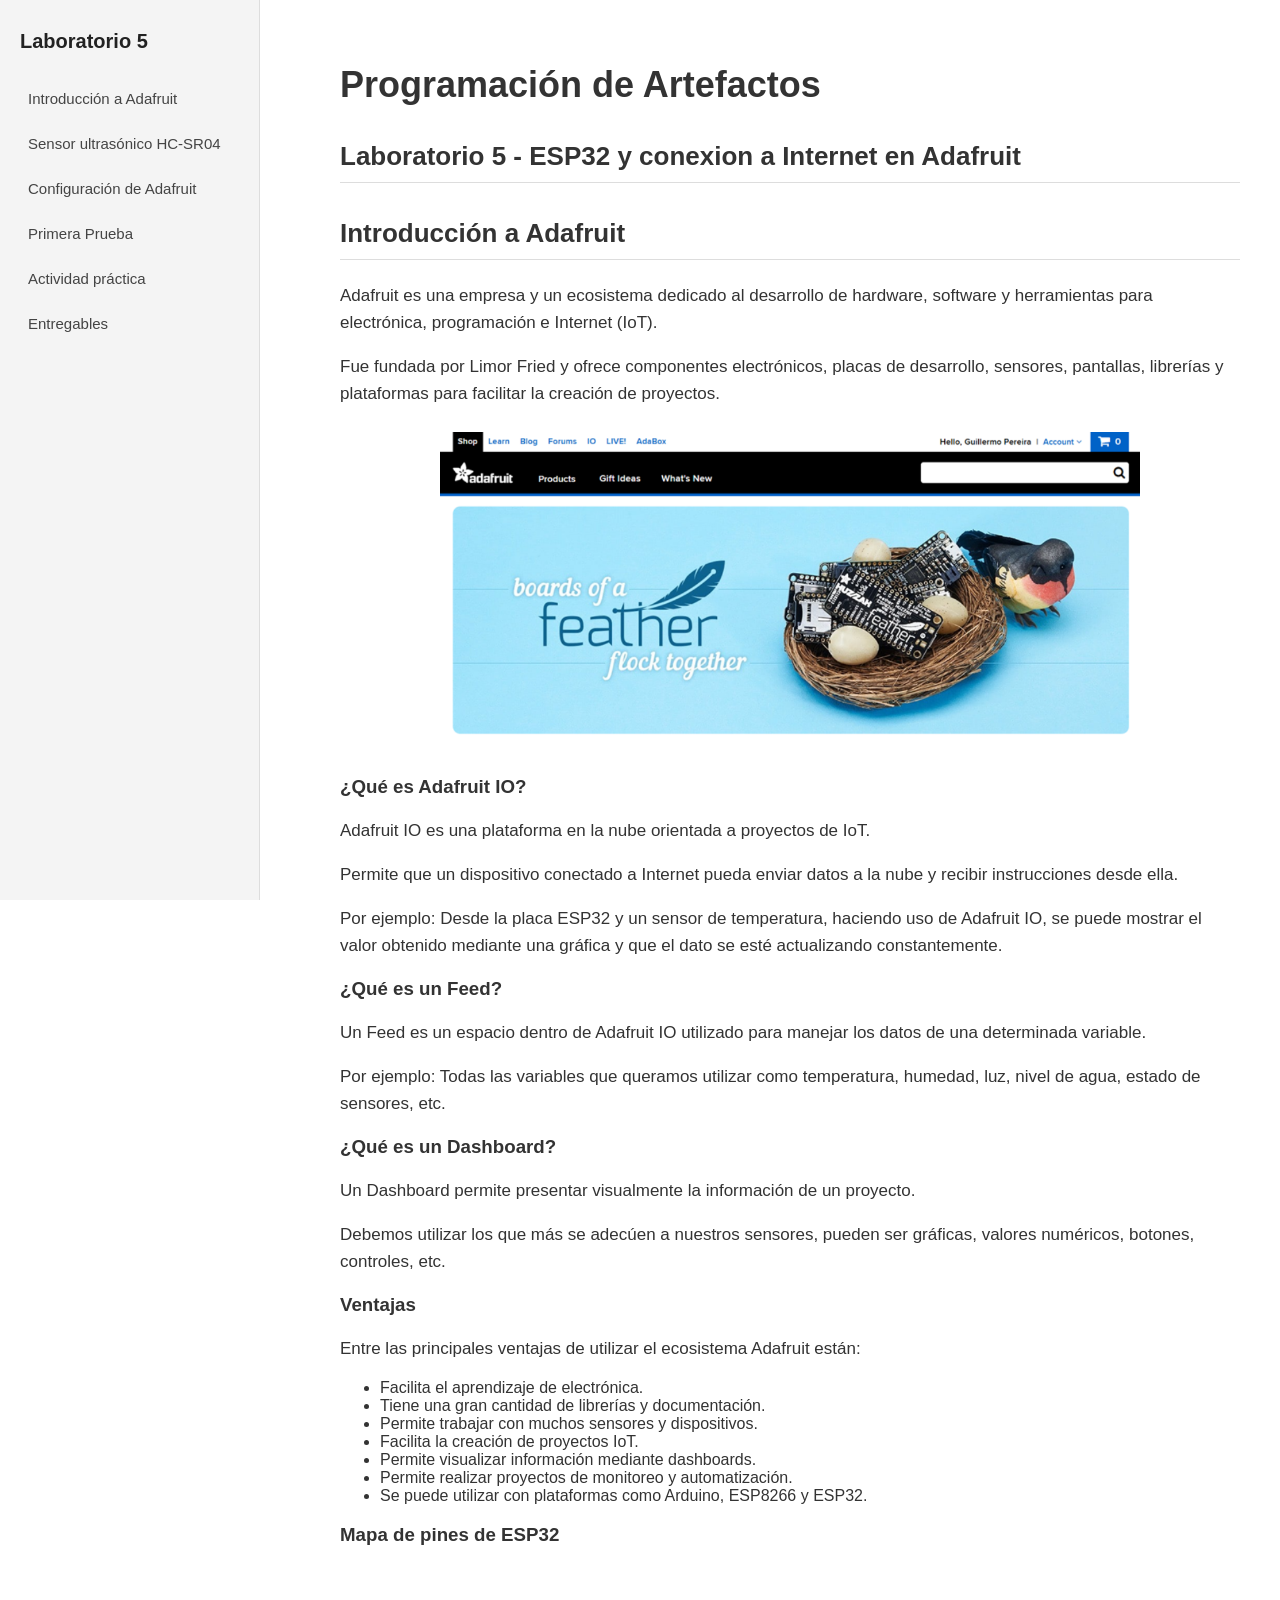
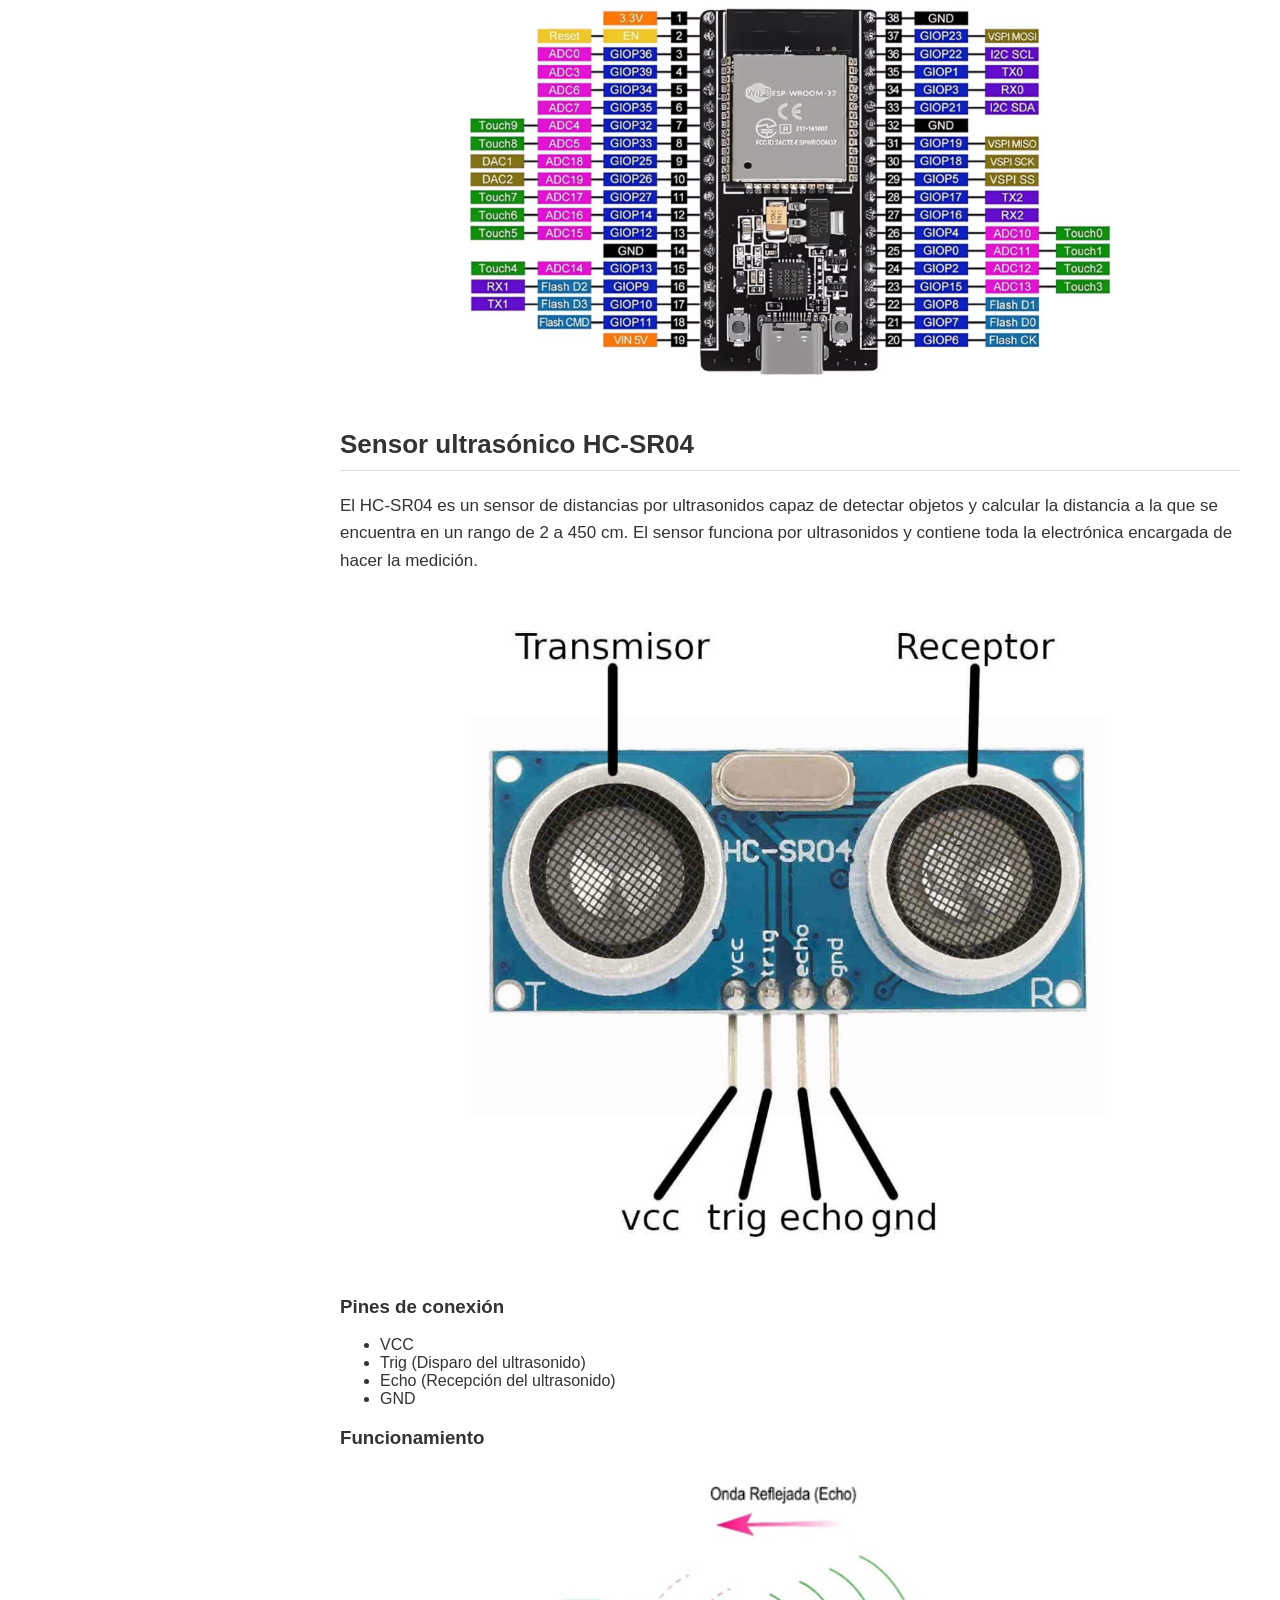
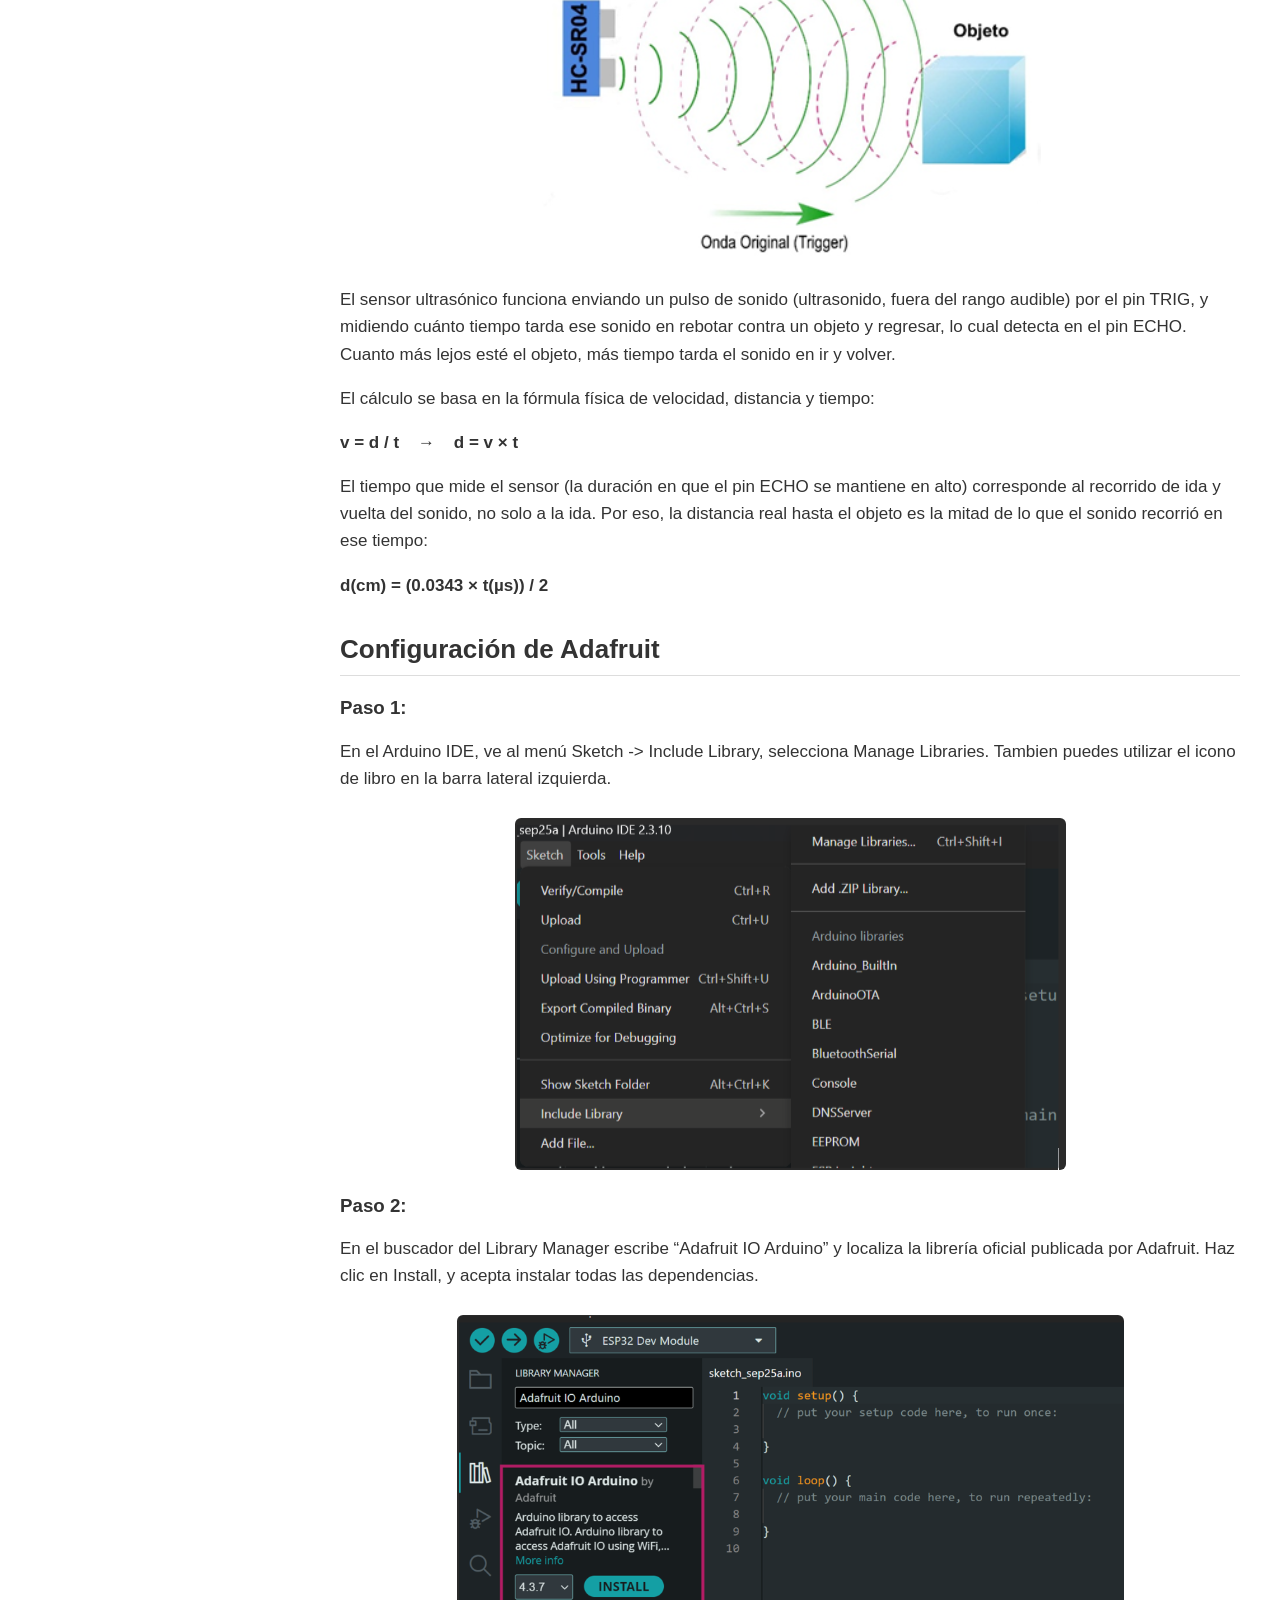
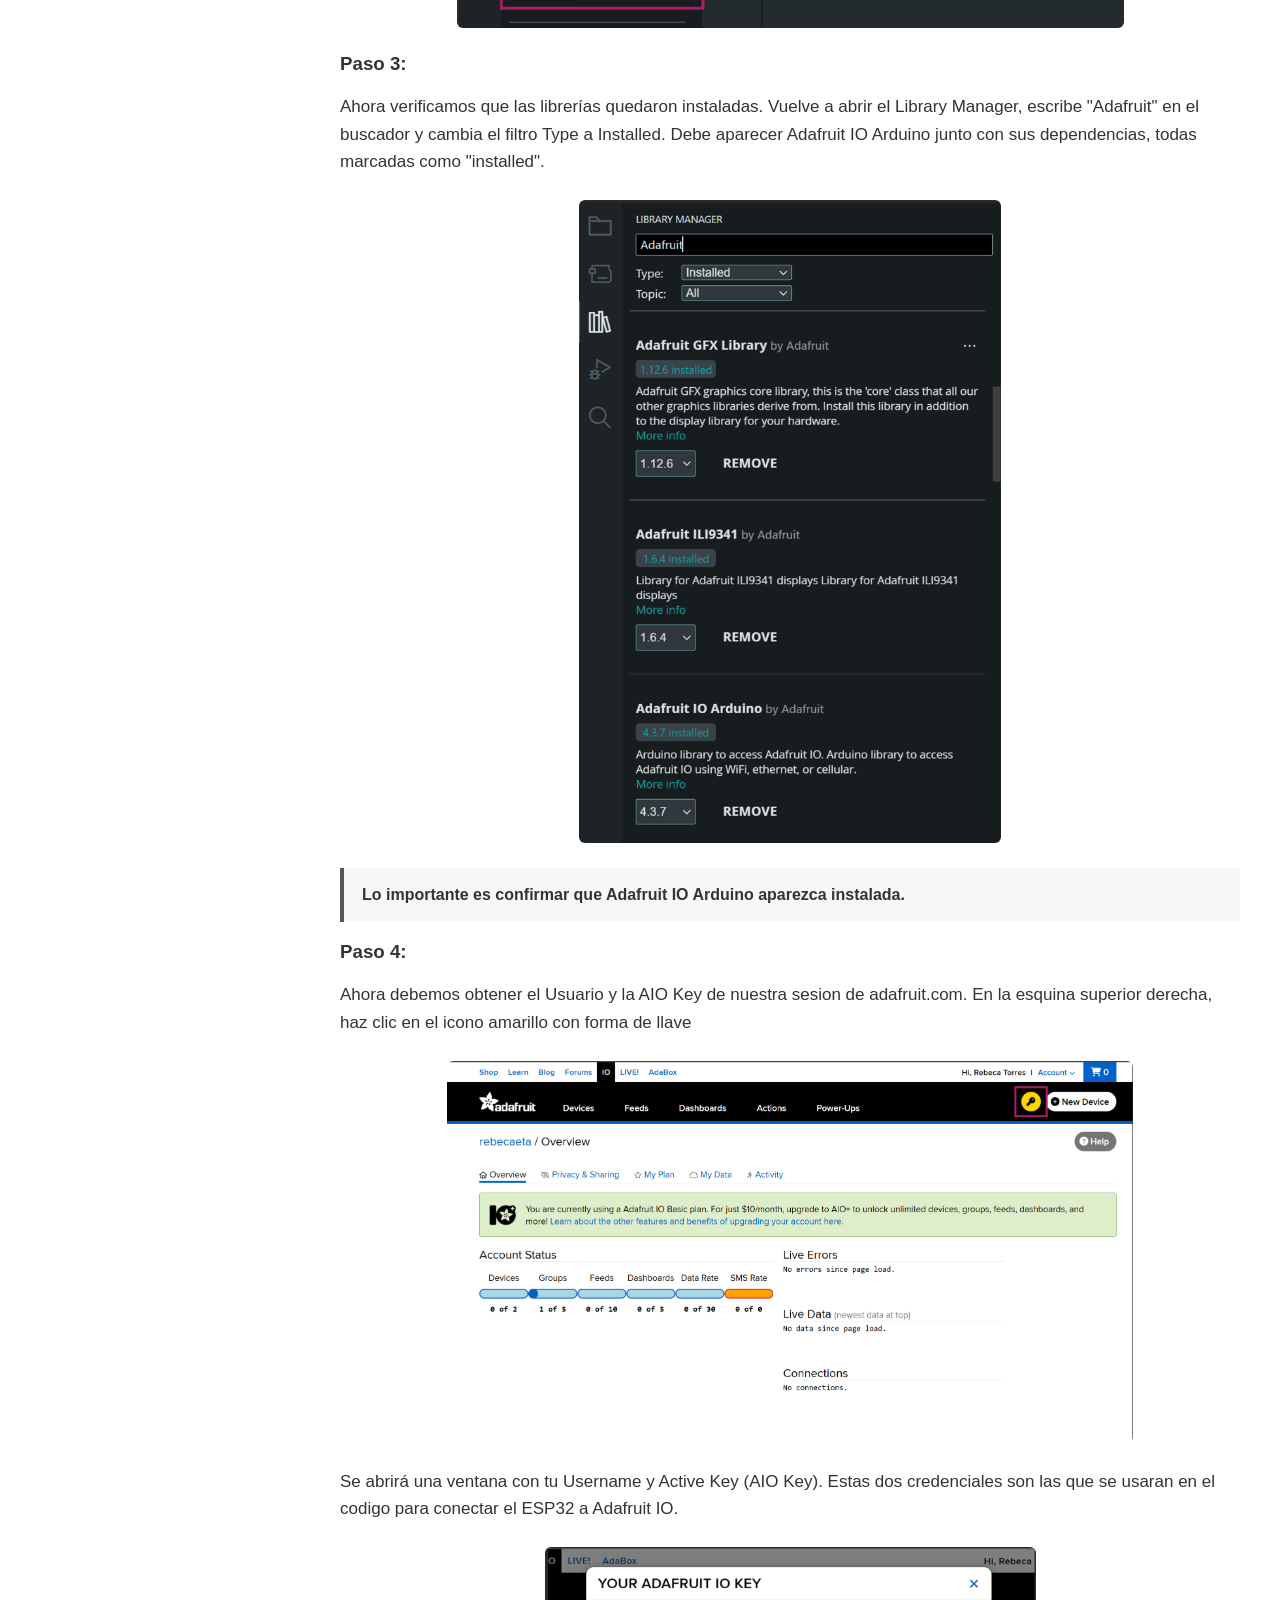
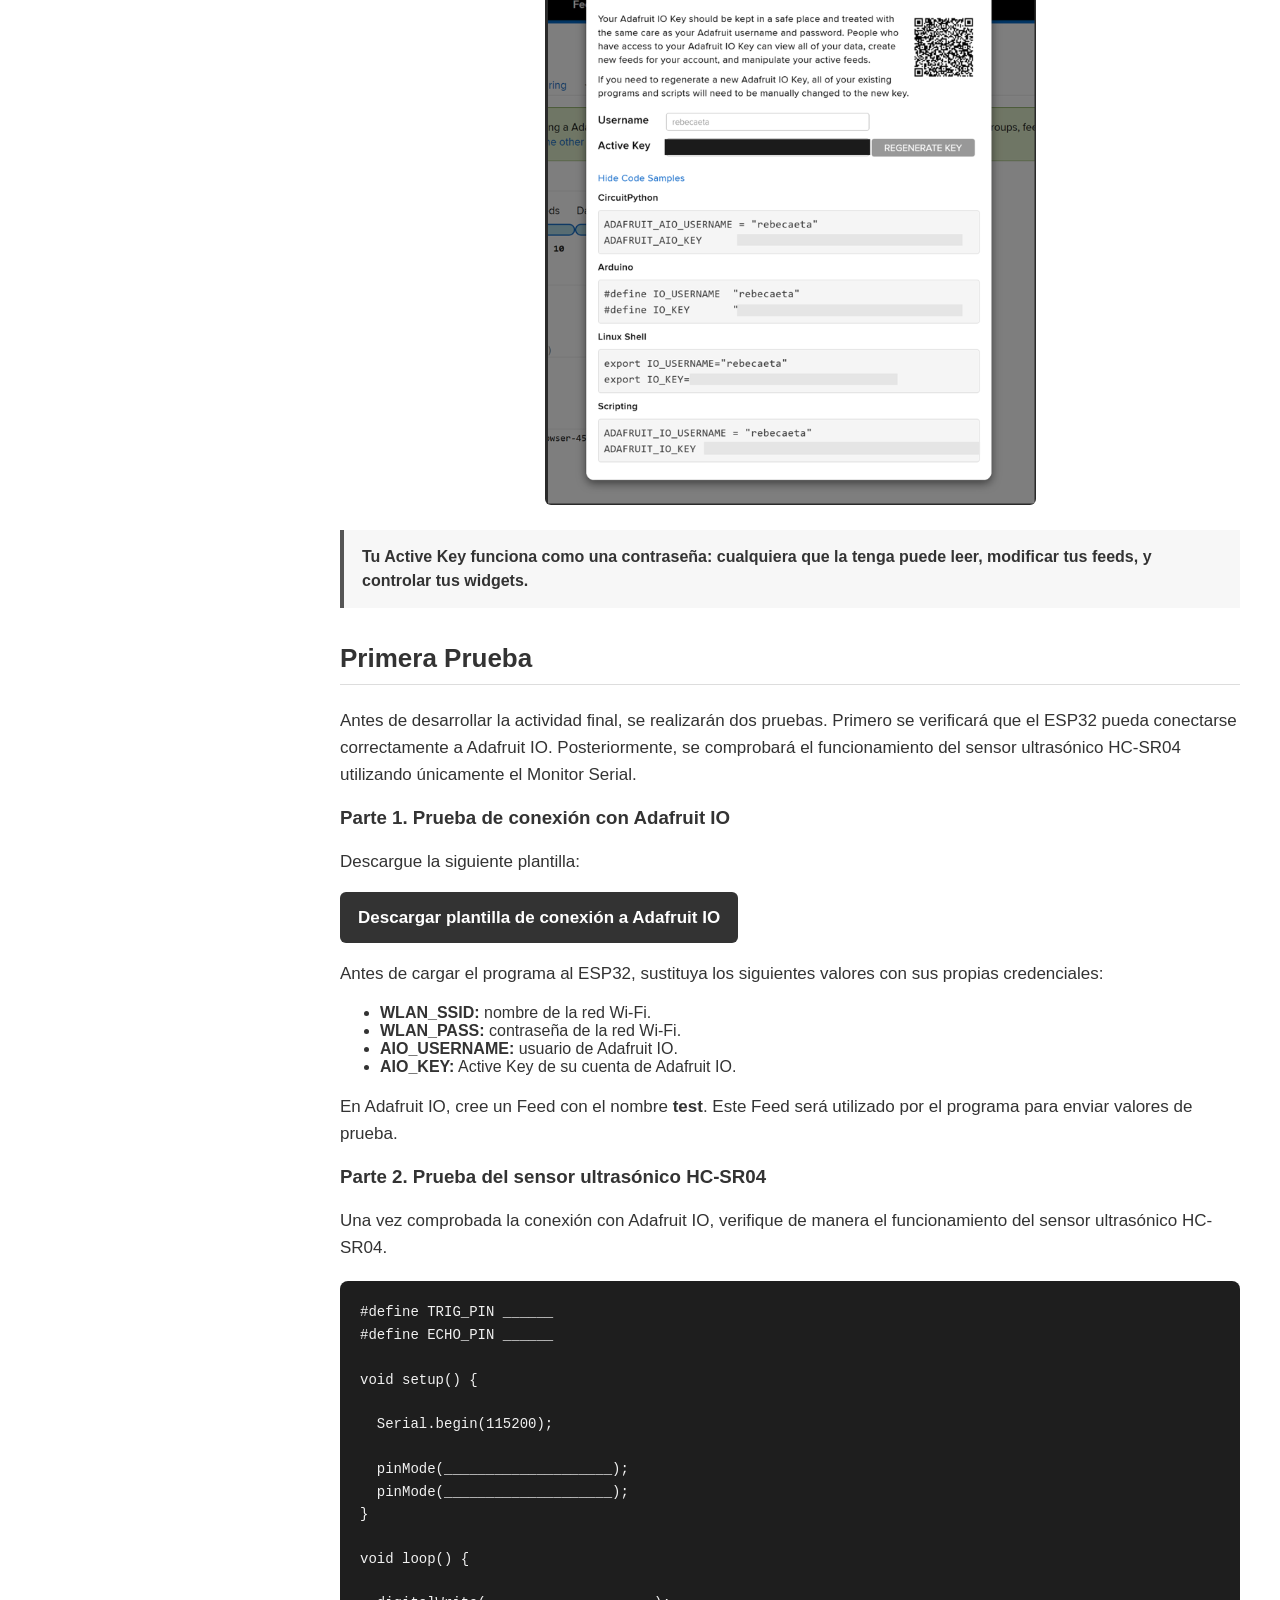
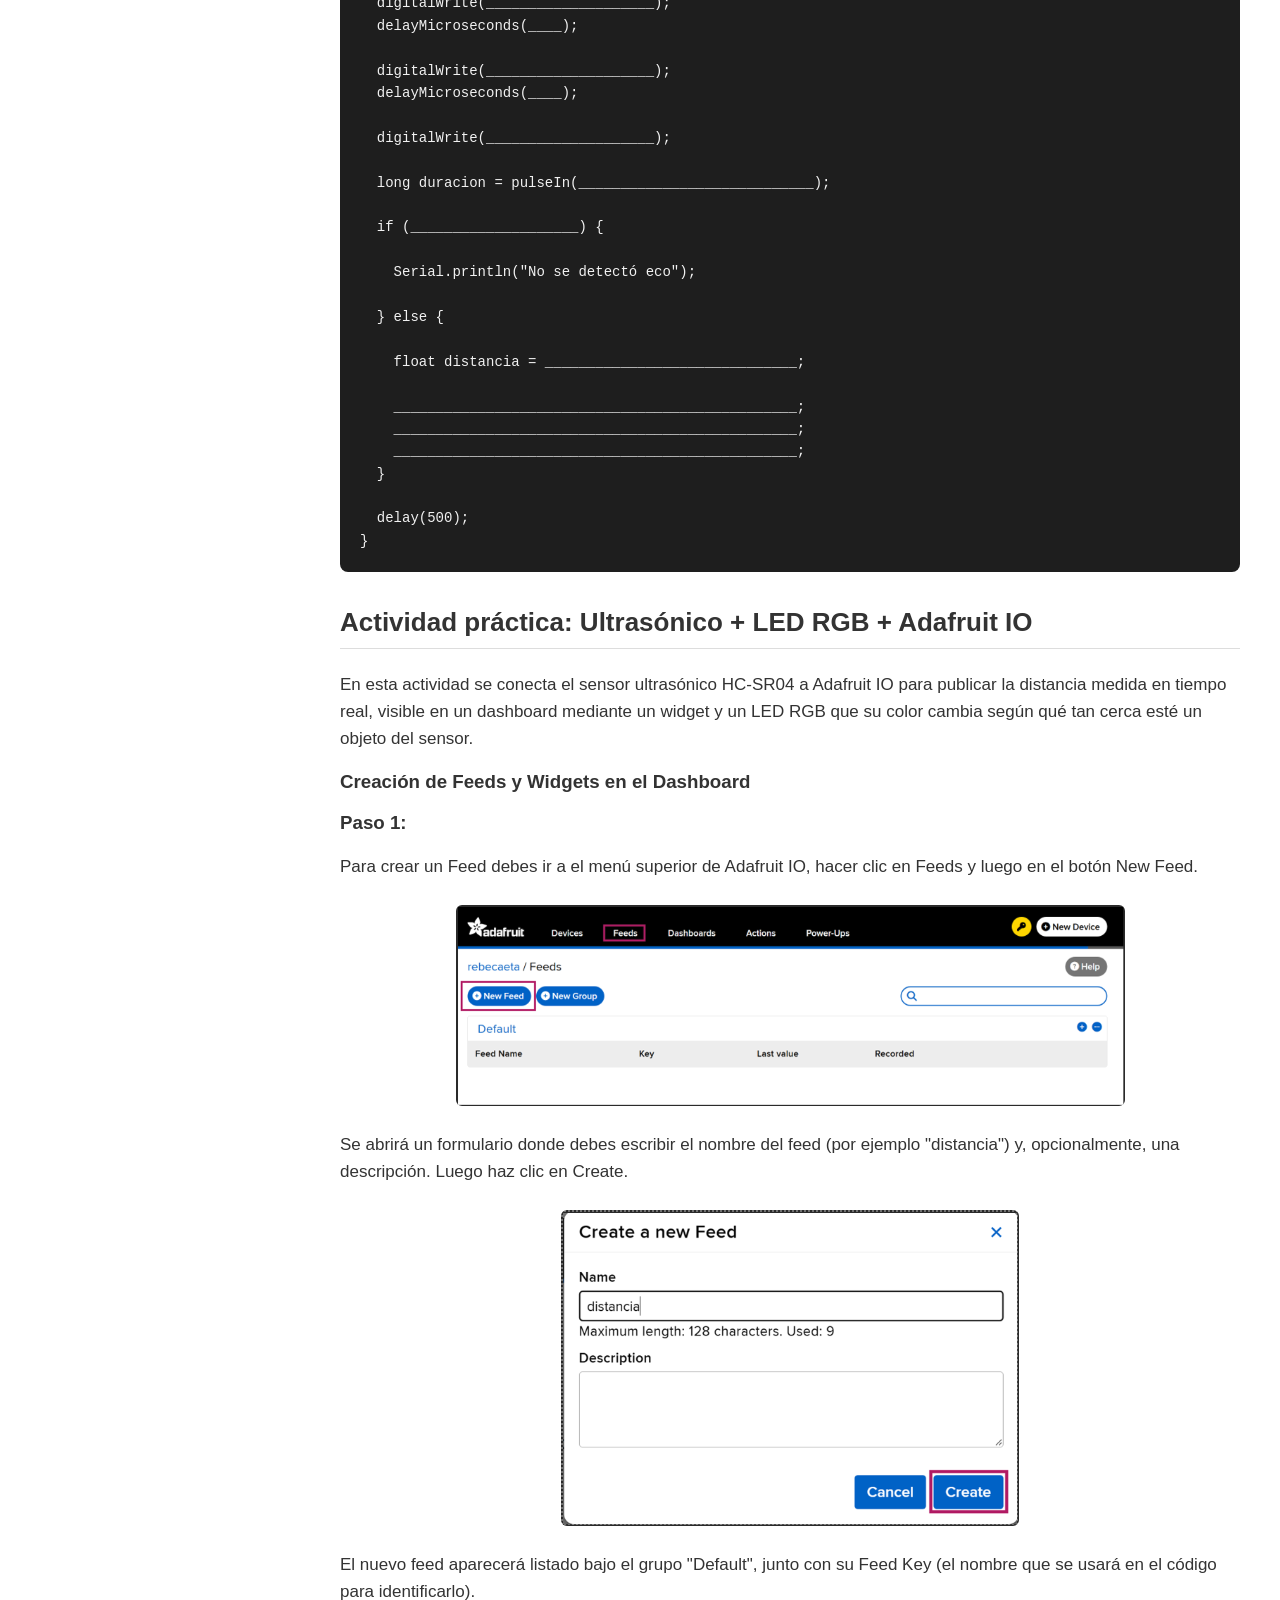
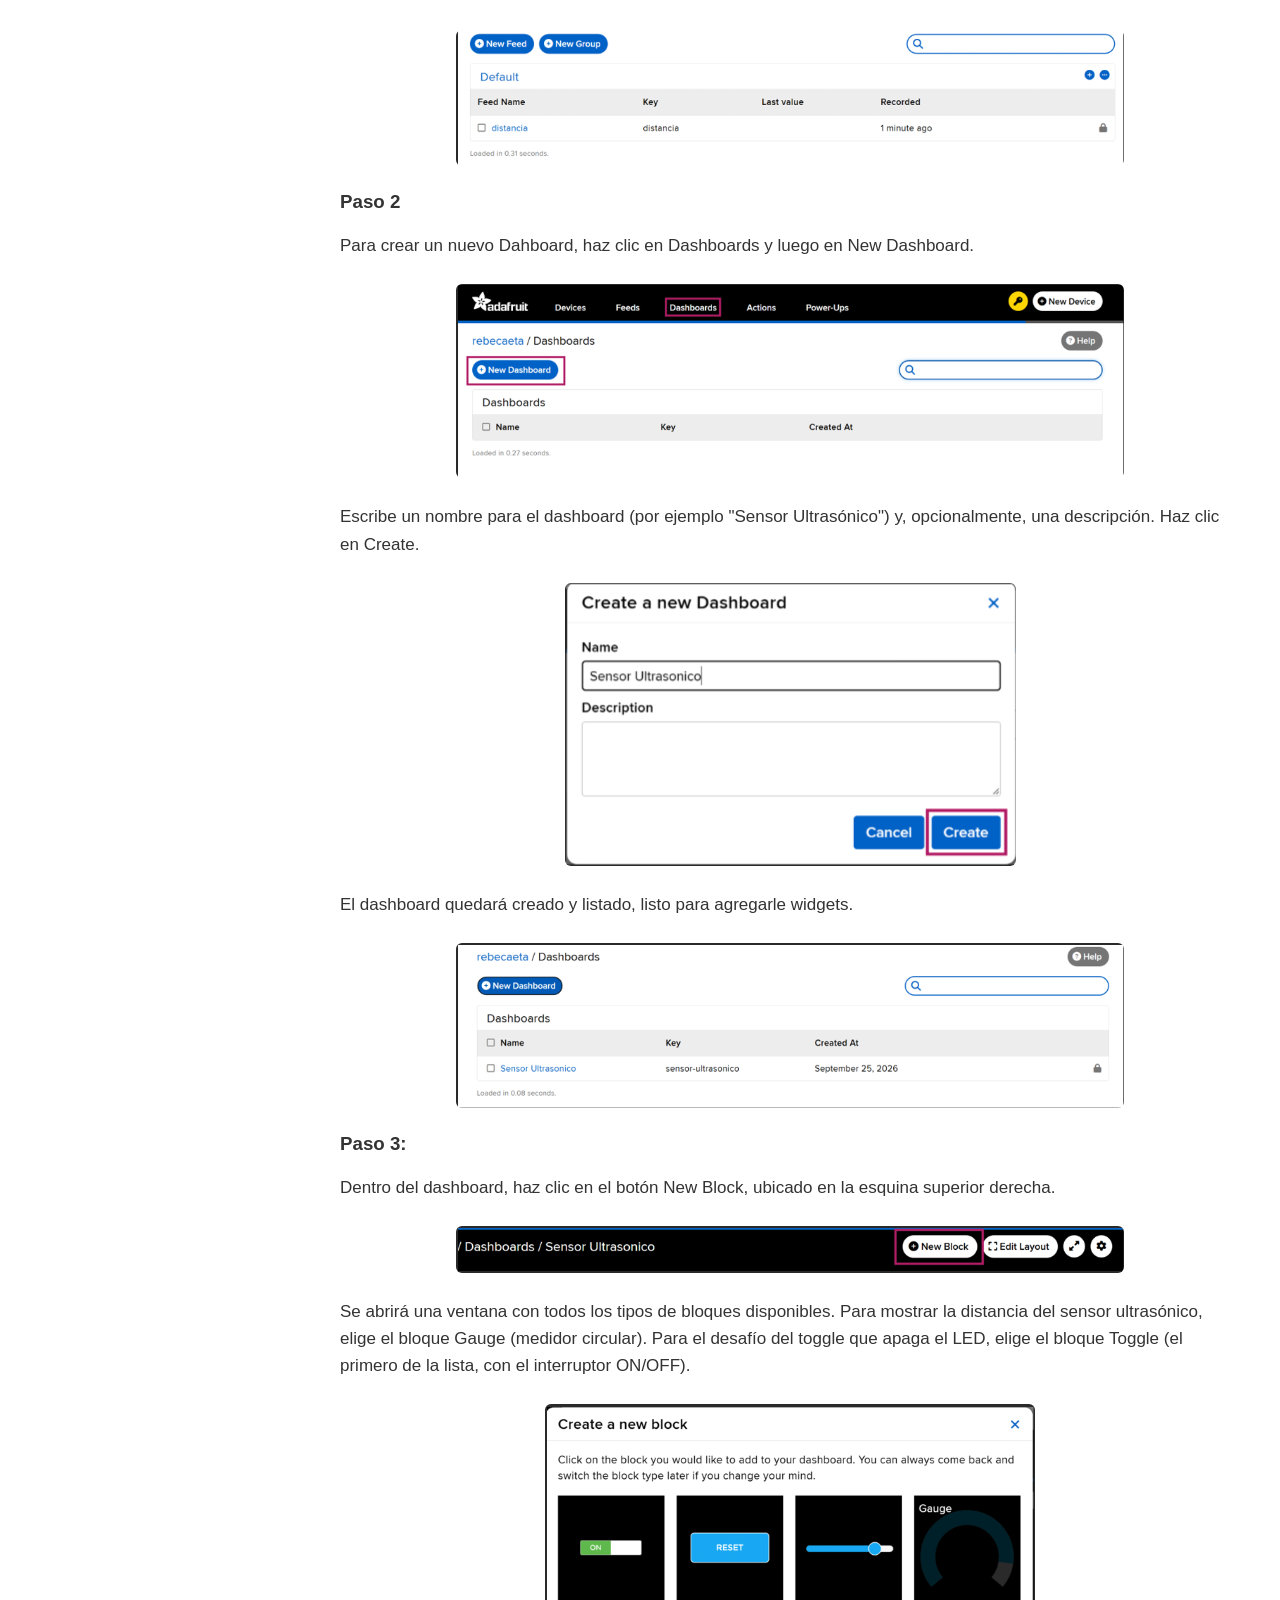
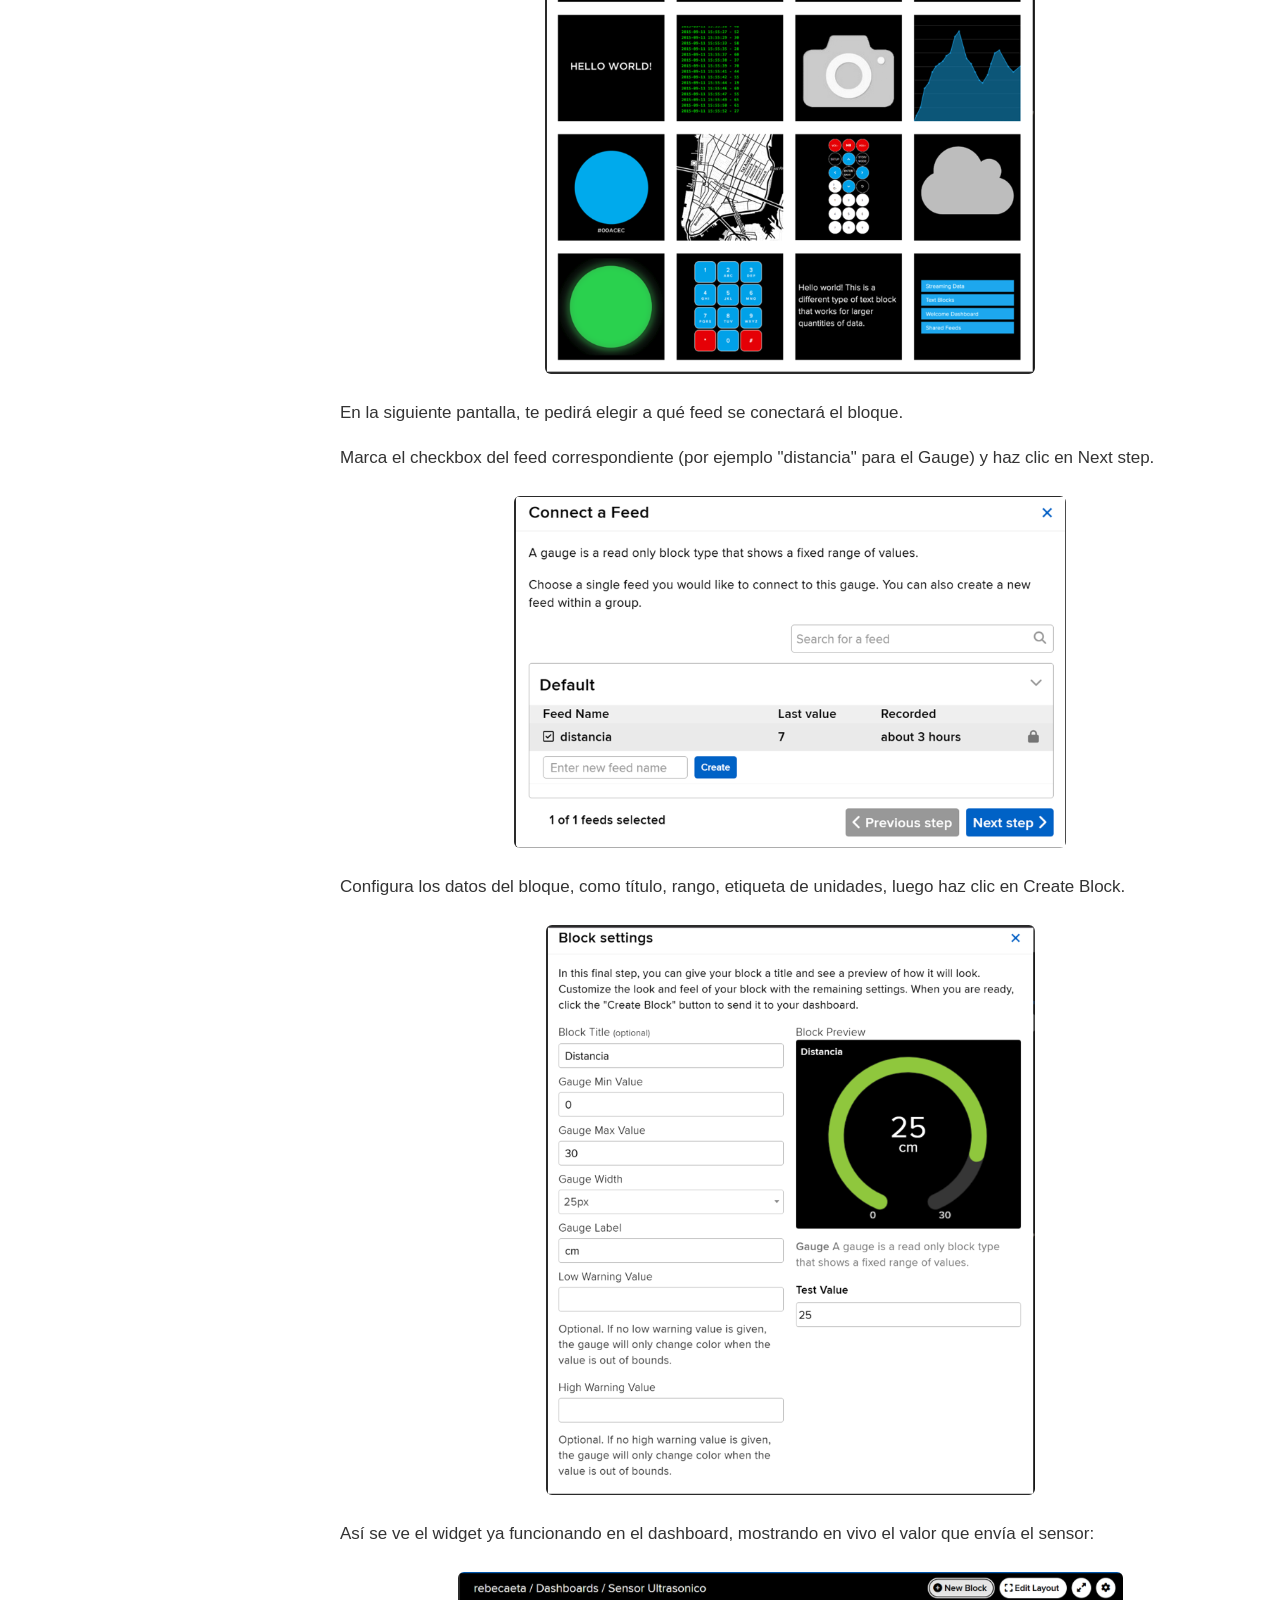
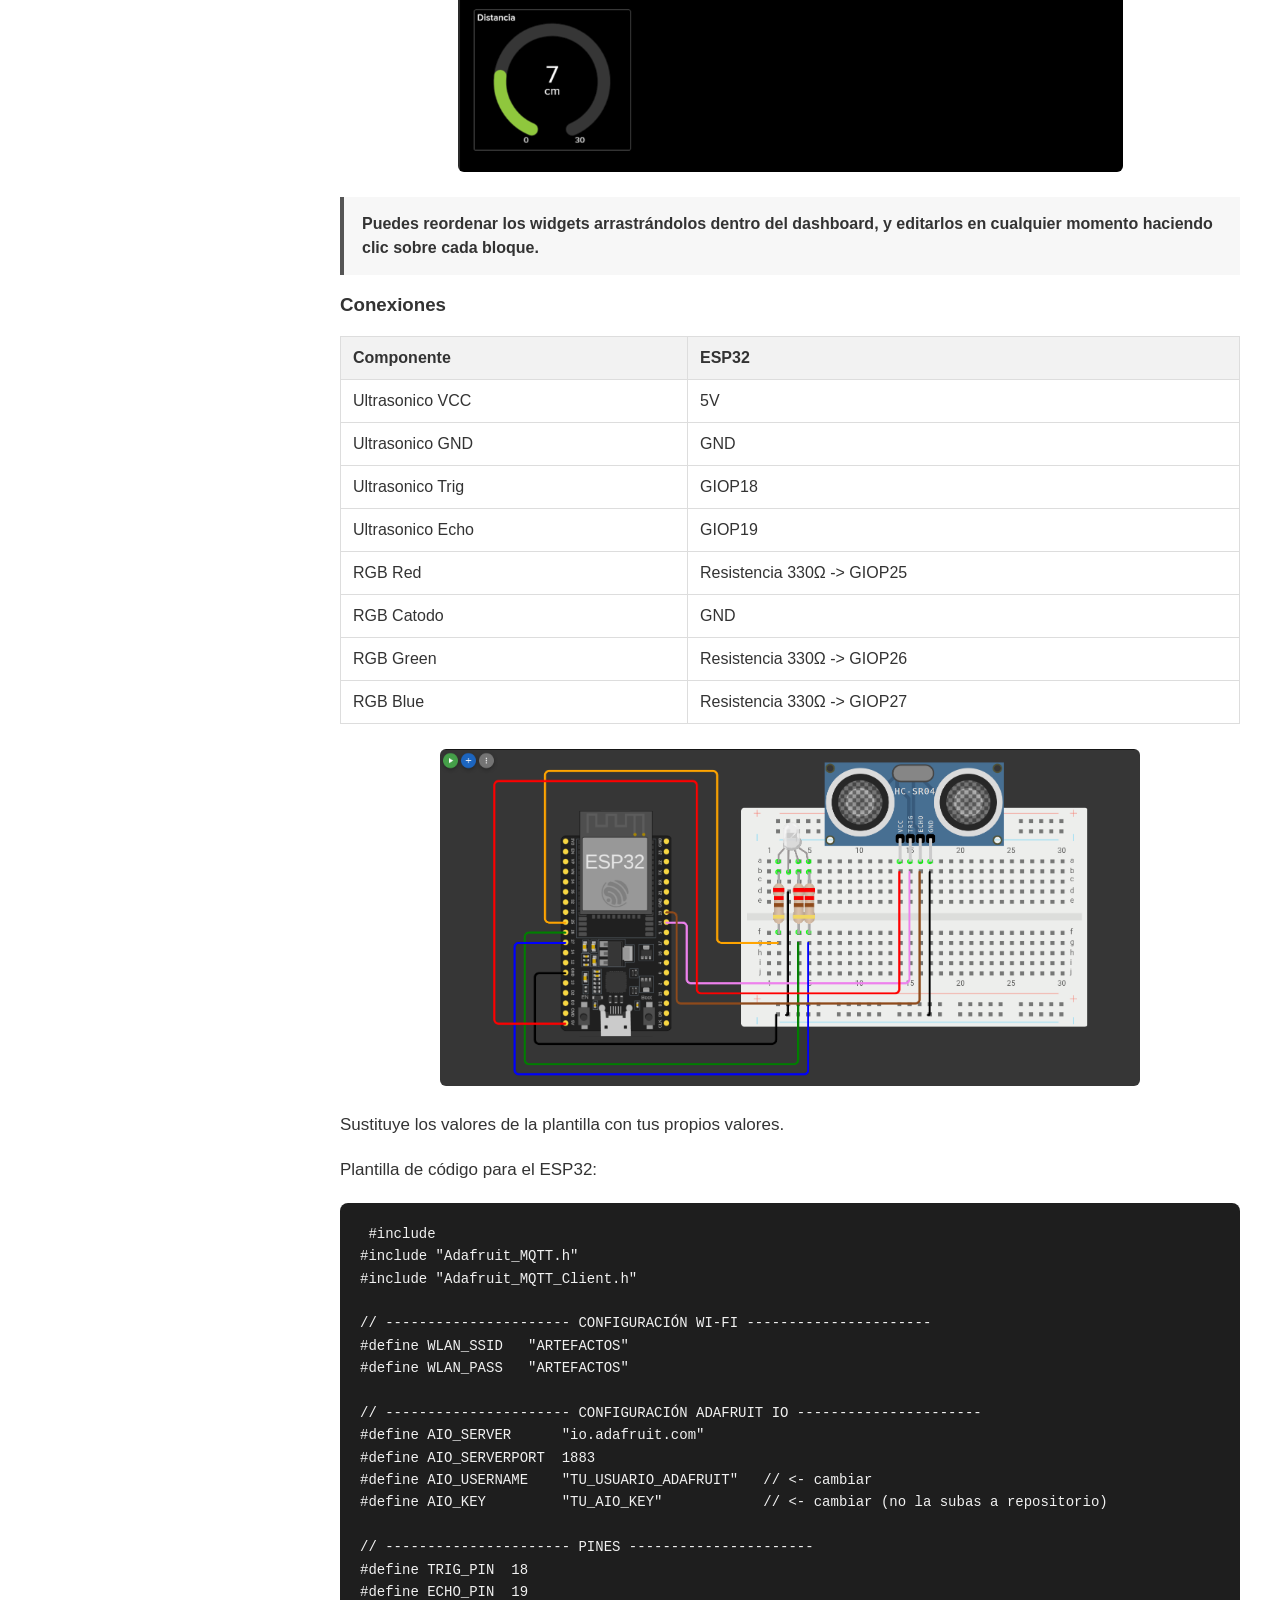
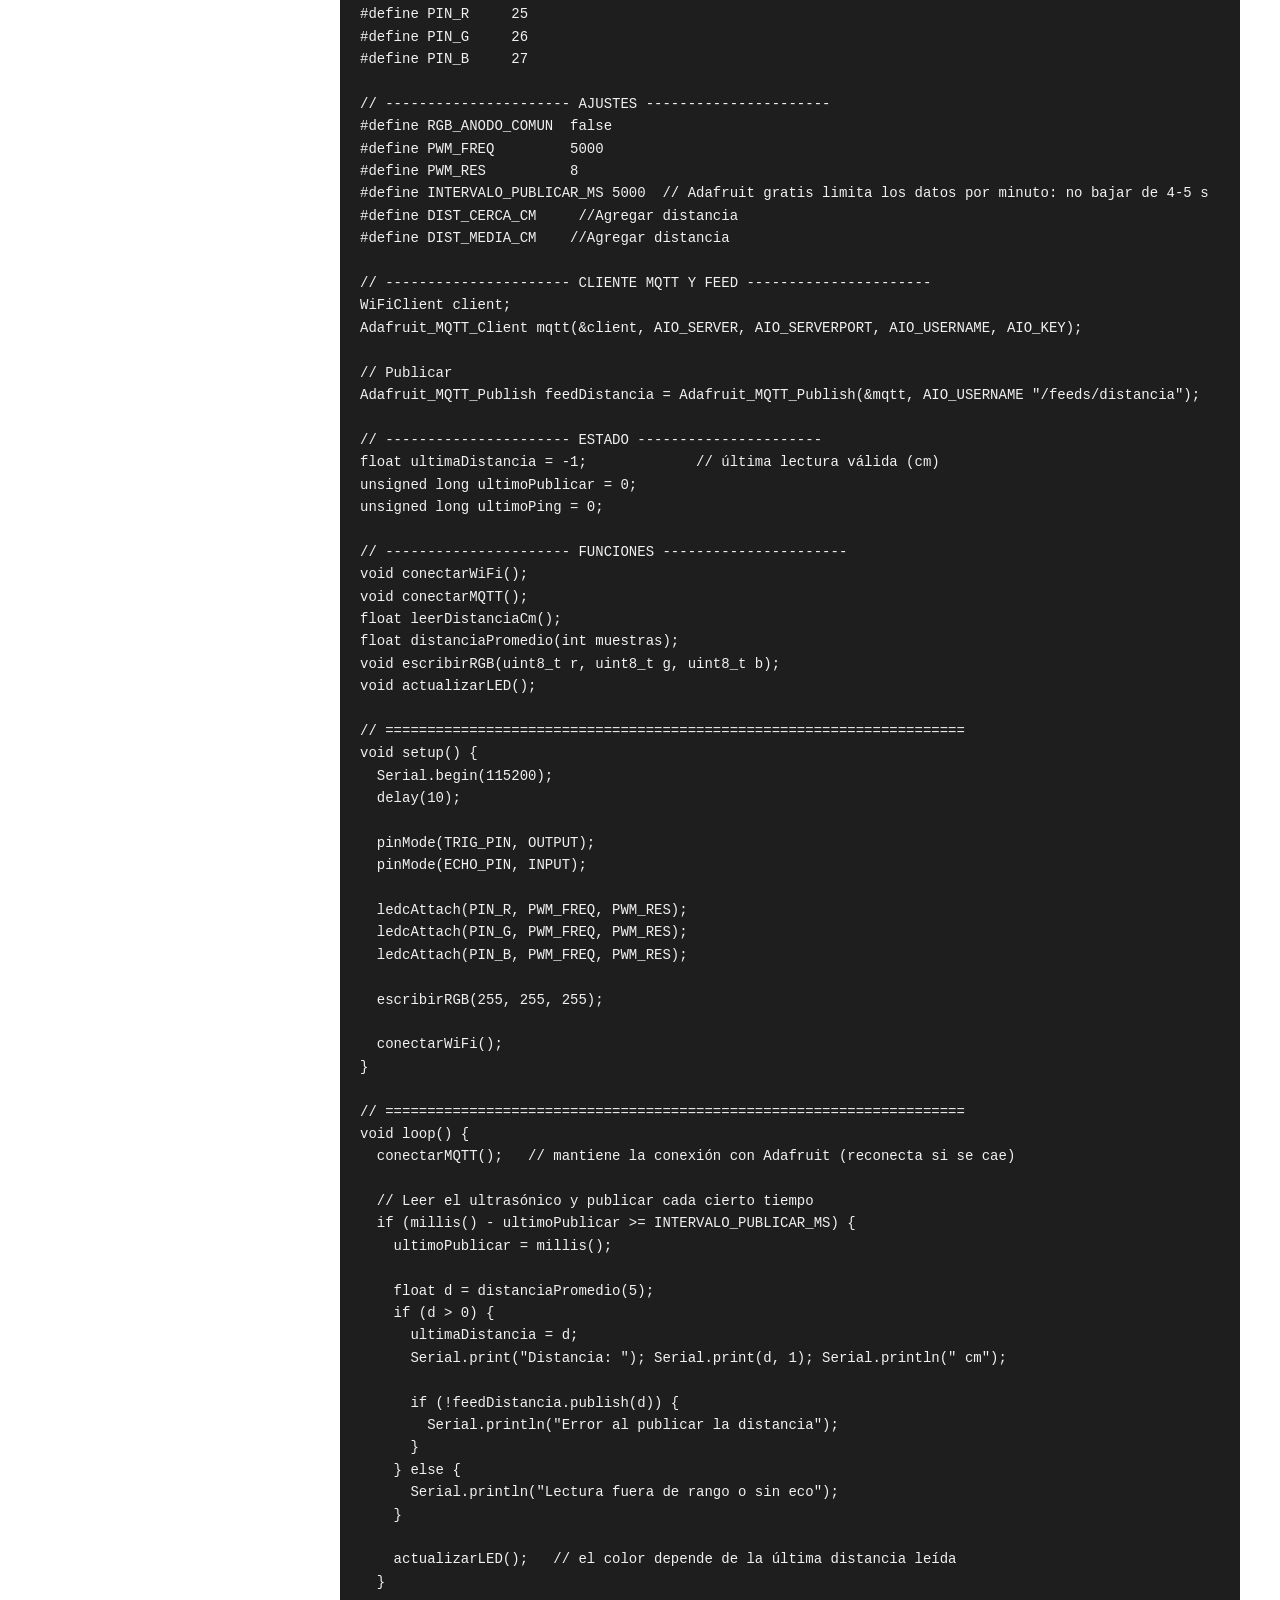
==== laboratorio5/index.html @ 47501abf "Enhance introduction and sensor details in index.html Added detailed introduction to Adafruit and it" ====
<!DOCTYPE html>
<html lang="es">

<head>
    <meta charset="UTF-8">
    <meta name="viewport" content="width=device-width, initial-scale=1.0">
    <title>Programación de Artefactos - Laboratorio 5</title>
    <link rel="stylesheet" href="styles.css">
</head>

<body>

    <nav class="menu-lateral">
        <h3>Laboratorio 5</h3>
        <a href="#introduccion">Introducción a Adafruit</a>
        <a href="#sensor">Sensor ultrasónico HC-SR04</a>
        <a href="#configuracion">Configuración de Adafruit</a>
        <a href="#prueba">Primera Prueba</a>
        <a href="#actividad">Actividad práctica</a>
        <a href="#entregables">Entregables</a>
    </nav>

    <main class="contenedor">
        <h1>Programación de Artefactos</h1>
        <h2>Laboratorio 5 - ESP32 y conexion a Internet en Adafruit</h2>

<section id="introduccion">

    <h2>Introducción a Adafruit</h2>

    <p>
        Adafruit es una empresa y un ecosistema dedicado al desarrollo de hardware,
        software y herramientas para electrónica, programación e Internet (IoT).
    </p>

    <p>
        Fue fundada por Limor Fried y ofrece componentes electrónicos, placas de
        desarrollo, sensores, pantallas, librerías y plataformas para facilitar la
        creación de proyectos.
    </p>

    <img
        src="imagenes/adafruit.png"
        alt="Página de Adafruit"
        class="imagen-instalacion"
    >

    <h3>¿Qué es Adafruit IO?</h3>

    <p>
        Adafruit IO es una plataforma en la nube orientada a proyectos de IoT.
    </p>

    <p>
        Permite que un dispositivo conectado a Internet pueda enviar datos a la
        nube y recibir instrucciones desde ella.
    </p>

    <p>
        Por ejemplo: Desde la placa ESP32 y un sensor de temperatura, haciendo uso
        de Adafruit IO, se puede mostrar el valor obtenido mediante una gráfica y
        que el dato se esté actualizando constantemente.
    </p>

    <h3>¿Qué es un Feed?</h3>

    <p>
        Un Feed es un espacio dentro de Adafruit IO utilizado para manejar los
        datos de una determinada variable.
    </p>

    <p>
        Por ejemplo: Todas las variables que queramos utilizar como temperatura,
        humedad, luz, nivel de agua, estado de sensores, etc.
    </p>

    <h3>¿Qué es un Dashboard?</h3>

    <p>
        Un Dashboard permite presentar visualmente la información de un proyecto.
    </p>

    <p>
        Debemos utilizar los que más se adecúen a nuestros sensores, pueden ser
        gráficas, valores numéricos, botones, controles, etc.
    </p>

    <h3>Ventajas</h3>

    <p>
        Entre las principales ventajas de utilizar el ecosistema Adafruit están:
    </p>

    <ul>
        <li>Facilita el aprendizaje de electrónica.</li>
        <li>Tiene una gran cantidad de librerías y documentación.</li>
        <li>Permite trabajar con muchos sensores y dispositivos.</li>
        <li>Facilita la creación de proyectos IoT.</li>
        <li>Permite visualizar información mediante dashboards.</li>
        <li>Permite realizar proyectos de monitoreo y automatización.</li>
        <li>Se puede utilizar con plataformas como Arduino, ESP8266 y ESP32.</li>
    </ul>

    <h3>Mapa de pines de ESP32</h3>

    <img
        src="imagenes/teoria2-mapa-esp32.png"
        alt="Mapa de pines del ESP32"
        class="imagen-instalacion"
    >

<section id="sensor">

    <h2>Sensor ultrasónico HC-SR04</h2>

    <p>
        El HC-SR04 es un sensor de distancias por ultrasonidos capaz de detectar
        objetos y calcular la distancia a la que se encuentra en un rango de
        2 a 450 cm. El sensor funciona por ultrasonidos y contiene toda la
        electrónica encargada de hacer la medición.
    </p>

    <img
        src="imagenes/teoria3-hcsr04-pines.jpg"
        alt="Pines del sensor ultrasónico HC-SR04"
        class="imagen-instalacion"
    >

    <h3>Pines de conexión</h3>

    <ul>
        <li>VCC</li>
        <li>Trig (Disparo del ultrasonido)</li>
        <li>Echo (Recepción del ultrasonido)</li>
        <li>GND</li>
    </ul>

    <h3>Funcionamiento</h3>

    <img
        src="imagenes/teoria4-hcsr04-funcionamiento.png"
        alt="Funcionamiento del sensor ultrasónico HC-SR04"
        class="imagen-instalacion"
    >

    <p>
        El sensor ultrasónico funciona enviando un pulso de sonido
        (ultrasonido, fuera del rango audible) por el pin TRIG, y midiendo
        cuánto tiempo tarda ese sonido en rebotar contra un objeto y regresar,
        lo cual detecta en el pin ECHO. Cuanto más lejos esté el objeto,
        más tiempo tarda el sonido en ir y volver.
    </p>

    <p>
        El cálculo se basa en la fórmula física de velocidad, distancia y tiempo:
    </p>

    <p>
        <strong>v = d / t &nbsp;&nbsp; → &nbsp;&nbsp; d = v × t</strong>
    </p>

    <p>
        El tiempo que mide el sensor (la duración en que el pin ECHO se mantiene
        en alto) corresponde al recorrido de ida y vuelta del sonido, no solo a
        la ida. Por eso, la distancia real hasta el objeto es la mitad de lo que
        el sonido recorrió en ese tiempo:
    </p>

    <p>
        <strong>d(cm) = (0.0343 × t(µs)) / 2</strong>
    </p>

</section>

        <section id="configuracion">
            <h2>Configuración de Adafruit</h2>
            <h3>Paso 1:</h3>
            <p>En el Arduino IDE, ve al menú Sketch -> Include Library, selecciona Manage Libraries. 
            Tambien puedes utilizar el icono de libro en la barra lateral izquierda.</p>
            <img
            src="imagenes/adafruit1.png"
            alt="Abrir Library Manager"
            class="imagen-instalacion">
            <h3>Paso 2:</h3>
            <p>En el buscador del Library Manager escribe “Adafruit IO Arduino” y localiza la librería oficial publicada por Adafruit. 
            Haz clic en Install, y acepta instalar todas las dependencias.</p>
            <img
            src="imagenes/adafruit2.png"
            alt="Instalar librería"
            class="imagen-instalacion">
            <h3>Paso 3:</h3>
            <p>Ahora verificamos que las librerías quedaron instaladas. Vuelve a abrir el Library Manager, escribe "Adafruit" en el buscador y cambia el filtro Type a Installed.
            Debe aparecer Adafruit IO Arduino junto con sus dependencias, todas marcadas como "installed". </p>
            <img
            src="imagenes/adafruit3.png"
            alt="Verificar instalación de librerías"
            class="imagen-instalacion">
            <div class="advertencia">
            <strong>Lo importante es confirmar que Adafruit IO Arduino aparezca instalada. </strong>
            </div>
            <h3>Paso 4:</h3>
            <p>Ahora debemos obtener el Usuario y la AIO Key de nuestra sesion de adafruit.com. 
            En la esquina superior derecha, haz clic en el icono amarillo con forma de llave </p>
            <img
            src="imagenes/adafruit4.png"
            alt="Obtener AIO Key"
            class="imagen-instalacion">
            <p>Se abrirá una ventana con tu Username y Active Key (AIO Key). Estas dos credenciales son las que se usaran en el codigo para conectar el ESP32 a Adafruit IO.</p>
            <img
            src="imagenes/adafruit5.png"
            alt="Obtener AIO Key"
            class="imagen-instalacion">
            <div class="advertencia">
            <strong>Tu Active Key funciona como una contraseña: cualquiera que la tenga puede leer, modificar tus feeds, y controlar tus widgets. </strong>
            </div>
        </section>

<section id="prueba">

    <h2>Primera Prueba</h2>

    <p>
        Antes de desarrollar la actividad final, se realizarán dos pruebas. 
        Primero se verificará que el ESP32 pueda conectarse
        correctamente a Adafruit IO. Posteriormente, se comprobará el
        funcionamiento del sensor ultrasónico HC-SR04 utilizando únicamente
        el Monitor Serial.
    </p>


    <h3>Parte 1. Prueba de conexión con Adafruit IO</h3>

    <p>
        Descargue la siguiente plantilla:
    </p>

    <p>
        <a href="archivos/plantillaAdafruitIO.ino"
           download
           class="boton-descarga">
            Descargar plantilla de conexión a Adafruit IO
        </a>
    </p>

    <p>
        Antes de cargar el programa al ESP32, sustituya los siguientes
        valores con sus propias credenciales:
    </p>

    <ul>
        <li><strong>WLAN_SSID:</strong> nombre de la red Wi-Fi.</li>
        <li><strong>WLAN_PASS:</strong> contraseña de la red Wi-Fi.</li>
        <li><strong>AIO_USERNAME:</strong> usuario de Adafruit IO.</li>
        <li><strong>AIO_KEY:</strong> Active Key de su cuenta de Adafruit IO.</li>
    </ul>

    <p>
        En Adafruit IO, cree un Feed con el nombre
        <strong>test</strong>. Este Feed será utilizado por el programa
        para enviar valores de prueba.
    </p>
    <h3>Parte 2. Prueba del sensor ultrasónico HC-SR04</h3>

    <p>
        Una vez comprobada la conexión con Adafruit IO, verifique de manera
        el funcionamiento del sensor ultrasónico HC-SR04.
    </p>
    
<pre><code>#define TRIG_PIN ______
#define ECHO_PIN ______

void setup() {

  Serial.begin(115200);

  pinMode(____________________);
  pinMode(____________________);
}

void loop() {

  digitalWrite(____________________);
  delayMicroseconds(____);

  digitalWrite(____________________);
  delayMicroseconds(____);

  digitalWrite(____________________);

  long duracion = pulseIn(____________________________);

  if (____________________) {

    Serial.println("No se detectó eco");

  } else {

    float distancia = ______________________________;

    ________________________________________________;
    ________________________________________________;
    ________________________________________________;
  }

  delay(500);
}</code></pre>
</section>
        <section id="actividad">
            <h2>Actividad práctica: Ultrasónico + LED RGB + Adafruit IO</h2>
<p>
    En esta actividad se conecta el sensor ultrasónico HC-SR04 a Adafruit IO para publicar
    la distancia medida en tiempo real, visible en un dashboard mediante un widget y un LED RGB que su color cambia según qué tan cerca esté un objeto del sensor.
</p>
            <h3>Creación de Feeds y Widgets en el Dashboard </h3>
            <h3>Paso 1:</h3>
            <p>Para crear un Feed debes ir a el menú superior de Adafruit IO, hacer clic en Feeds y luego en el botón New Feed.</p>
            <img src="imagenes/adafruit6.png" alt="Crear un nuevo Feed" class="imagen-instalacion">
            <p>Se abrirá un formulario donde debes escribir el nombre del feed (por ejemplo "distancia") y, opcionalmente, una descripción. Luego haz clic en Create. </p>
            <img src="imagenes/adafruit7.png" alt="Formulario para crear un nuevo Feed" class="imagen-instalacion">
            <p>El nuevo feed aparecerá listado bajo el grupo "Default", junto con su Feed Key (el nombre que se usará en el código para identificarlo). </p>
            <img src="imagenes/adafruit8.png" alt="Feed creado" class="imagen-instalacion">
            <h3>Paso 2</h3>
            <p>Para crear un nuevo Dahboard, haz clic en Dashboards y luego en New Dashboard. </p>
            <img src="imagenes/adafruit9.png" alt="Crear un nuevo Dashboard" class="imagen-instalacion">
            <p>Escribe un nombre para el dashboard (por ejemplo "Sensor Ultrasónico") y, opcionalmente, una descripción. Haz clic en Create. </p>
            <img src="imagenes/adafruit10.png" alt="Formulario para crear un nuevo Dashboard" class="imagen-instalacion">
            <p>El dashboard quedará creado y listado, listo para agregarle widgets.</p>
            <img src="imagenes/adafruit11.png" alt="Dashboard creado" class="imagen-instalacion">

            <h3>Paso 3:</h3>
            <p>Dentro del dashboard, haz clic en el botón New Block, ubicado en la esquina superior derecha. </p>
            <img src="imagenes/adafruit12.png" alt="Agregar un nuevo bloque al dashboard" class="imagen-instalacion">
            <p>Se abrirá una ventana con todos los tipos de bloques disponibles. Para mostrar la distancia del sensor ultrasónico, elige el bloque Gauge (medidor circular). Para el desafío del toggle que apaga el LED, elige el bloque Toggle (el primero de la lista, con el interruptor ON/OFF). </p>
            <img src="imagenes/adafruit13.png" alt="Elegir tipo de bloque" class="imagen-instalacion">
            <p>En la siguiente pantalla, te pedirá elegir a qué feed se conectará el bloque.  </p>
            <p>Marca el checkbox del feed correspondiente (por ejemplo "distancia" para el Gauge) y haz clic en Next step. </p>
            <img src="imagenes/adafruit14.png" alt="Elegir feed para el bloque" class="imagen-instalacion">
            <p>Configura los datos del bloque, como título, rango, etiqueta de unidades, luego haz clic en Create Block. </p>
            <img src="imagenes/adafruit15.png" alt="Configurar bloque" class="imagen-instalacion">
            <p>Así se ve el widget ya funcionando en el dashboard, mostrando en vivo el valor que envía el sensor: </p>
            <img src="imagenes/adafruit16.png" alt="Widget funcionando" class="imagen-instalacion">
            <div class="advertencia">
            <strong>Puedes reordenar los widgets arrastrándolos dentro del dashboard, y editarlos en cualquier momento haciendo clic sobre cada bloque. </strong>
            </div>

            <h3>Conexiones</h3>
            <table class="tabla-pines">
                <tr>
                    <th>Componente</th>
                    <th>ESP32</th>
                </tr>
                <tr>
                    <td>Ultrasonico VCC</td>
                    <td>5V</td>
                </tr>
                <tr>
                    <td>Ultrasonico GND</td>
                    <td>GND</td>
                </tr>
                <tr>
                    <td>Ultrasonico Trig</td>
                    <td>GIOP18</td>
                </tr>
                <tr>
                    <td>Ultrasonico Echo</td>
                    <td>GIOP19</td>
                </tr>
                 <tr>
                    <td>RGB Red</td>
                    <td>Resistencia 330Ω -> GIOP25</td>
                </tr>
                 <tr>
                    <td>RGB Catodo</td>
                    <td>GND</td>
                </tr>
                 <tr>
                    <td>RGB Green</td>
                    <td>Resistencia 330Ω -> GIOP26</td>
                </tr>
                <tr>
                    <td>RGB Blue</td>
                    <td>Resistencia 330Ω -> GIOP27</td>
                </tr>
            </table>
            <img src="imagenes/Circuito.png" alt="Circuito" class="imagen-instalacion">

        <p>Sustituye los valores de la plantilla con tus propios valores.</p>
        <p>Plantilla de código para el ESP32:</p>

<pre><code> #include <WiFi.h>                      
#include "Adafruit_MQTT.h"
#include "Adafruit_MQTT_Client.h"

// ---------------------- CONFIGURACIÓN WI-FI ----------------------
#define WLAN_SSID   "ARTEFACTOS"
#define WLAN_PASS   "ARTEFACTOS"

// ---------------------- CONFIGURACIÓN ADAFRUIT IO ----------------------
#define AIO_SERVER      "io.adafruit.com"
#define AIO_SERVERPORT  1883
#define AIO_USERNAME    "TU_USUARIO_ADAFRUIT"   // <- cambiar
#define AIO_KEY         "TU_AIO_KEY"            // <- cambiar (no la subas a repositorio)

// ---------------------- PINES ----------------------
#define TRIG_PIN  18
#define ECHO_PIN  19
#define PIN_R     25
#define PIN_G     26
#define PIN_B     27

// ---------------------- AJUSTES ----------------------
#define RGB_ANODO_COMUN  false      
#define PWM_FREQ         5000
#define PWM_RES          8         
#define INTERVALO_PUBLICAR_MS 5000  // Adafruit gratis limita los datos por minuto: no bajar de 4-5 s
#define DIST_CERCA_CM     //Agregar distancia  
#define DIST_MEDIA_CM    //Agregar distancia   

// ---------------------- CLIENTE MQTT Y FEED ----------------------
WiFiClient client;
Adafruit_MQTT_Client mqtt(&client, AIO_SERVER, AIO_SERVERPORT, AIO_USERNAME, AIO_KEY);

// Publicar
Adafruit_MQTT_Publish feedDistancia = Adafruit_MQTT_Publish(&mqtt, AIO_USERNAME "/feeds/distancia");

// ---------------------- ESTADO ----------------------
float ultimaDistancia = -1;             // última lectura válida (cm)
unsigned long ultimoPublicar = 0;
unsigned long ultimoPing = 0;

// ---------------------- FUNCIONES ----------------------
void conectarWiFi();
void conectarMQTT();
float leerDistanciaCm();
float distanciaPromedio(int muestras);
void escribirRGB(uint8_t r, uint8_t g, uint8_t b);
void actualizarLED();

// =====================================================================
void setup() {
  Serial.begin(115200);
  delay(10);

  pinMode(TRIG_PIN, OUTPUT);
  pinMode(ECHO_PIN, INPUT);

  ledcAttach(PIN_R, PWM_FREQ, PWM_RES);
  ledcAttach(PIN_G, PWM_FREQ, PWM_RES);
  ledcAttach(PIN_B, PWM_FREQ, PWM_RES);

  escribirRGB(255, 255, 255); 

  conectarWiFi();
}

// =====================================================================
void loop() {
  conectarMQTT();   // mantiene la conexión con Adafruit (reconecta si se cae)

  // Leer el ultrasónico y publicar cada cierto tiempo
  if (millis() - ultimoPublicar >= INTERVALO_PUBLICAR_MS) {
    ultimoPublicar = millis();

    float d = distanciaPromedio(5);
    if (d > 0) {
      ultimaDistancia = d;
      Serial.print("Distancia: "); Serial.print(d, 1); Serial.println(" cm");

      if (!feedDistancia.publish(d)) {
        Serial.println("Error al publicar la distancia");
      }
    } else {
      Serial.println("Lectura fuera de rango o sin eco");
    }

    actualizarLED();   // el color depende de la última distancia leída
  }

  // Mantener viva la conexión MQTT
  if (millis() - ultimoPing >= 30000) {
    ultimoPing = millis();
    mqtt.ping();
  }
}

// =====================================================================
//  ULTRASÓNICO HC-SR04
// =====================================================================
float leerDistanciaCm() {
  // Pulso de 10 us en TRIG
  digitalWrite(TRIG_PIN, LOW);
  delayMicroseconds(2);
  digitalWrite(TRIG_PIN, HIGH);
  delayMicroseconds(10);
  digitalWrite(TRIG_PIN, LOW);

  // Tiempo que ECHO permanece en alto
  long duracion = pulseIn(ECHO_PIN, HIGH, 30000);
  if (duracion == 0) return -1;   // no hubo eco

  float distancia = 0;   // <- reemplazar esta línea con formula

  // Rango útil del sensor: 2 a 100 cm
  if (distancia < 2 || distancia > 100) return -1;
  return distancia;
}

// Promedia varias lecturas para reducir el ruido
float distanciaPromedio(int muestras) {
  float suma = 0;
  int validas = 0;
  for (int i = 0; i < muestras; i++) {
    float d = leerDistanciaCm();
    if (d > 0) { suma += d; validas++; }
    delay(40);   // espera entre mediciones para que no se mezclen los ecos
  }
  return (validas > 0) ? suma / validas : -1;
}

// =====================================================================
//  LED RGB
// =====================================================================
void escribirRGB(uint8_t r, uint8_t g, uint8_t b) {
  if (RGB_ANODO_COMUN) {         
    r = 255 - r;  g = 255 - g;  b = 255 - b;
  }
  ledcWrite(PIN_R, r);
  ledcWrite(PIN_G, g);
  ledcWrite(PIN_B, b);
}

// El color debe cambiar solo según la última distancia leída.
void actualizarLED() {
  if (ultimaDistancia <= 0) {
    escribirRGB(255, 255, 255);   // aún no hay lectura válida -> blanco
    return;
  }

  // Usando las variables declaradas anteriormente que color mostrar:
  //   - Si ultimaDistancia es menor a DIST_CERCA_CM       -> rojo
  //   - Si ultimaDistancia es menor a DIST_MEDIA_CM        -> amarillo
  //   - Si ultimaDistancia es mayor o igual a DIST_MEDIA_CM -> verde
}

// =====================================================================
//  CONEXIONES
// =====================================================================
void conectarWiFi() {
  Serial.print("Conectando a "); Serial.println(WLAN_SSID);
  WiFi.begin(WLAN_SSID, WLAN_PASS);
  while (WiFi.status() != WL_CONNECTED) {
    delay(500);
    Serial.print(".");
  }
  Serial.println();
  Serial.print("WiFi conectado. IP: "); Serial.println(WiFi.localIP());
}

void conectarMQTT() {
  if (mqtt.connected()) return;

  Serial.print("Conectando a Adafruit IO... ");
  int8_t ret;
  uint8_t intentos = 3;
  while ((ret = mqtt.connect()) != 0) {     
    Serial.println(mqtt.connectErrorString(ret));
    Serial.println("Reintentando en 5 segundos...");
    mqtt.disconnect();
    delay(5000);
    if (--intentos == 0) {
      Serial.println("No se pudo conectar. Reiniciando la ESP32...");
      ESP.restart();
    }
  }
  Serial.println("¡Conectado a Adafruit IO!");
}
</code></pre>

<h3>Desafío: apagar el LED desde Adafruit con un Toggle</h3>
<p>
    Se debera agregar un botón tipo Toggle en el dashboard que permita encender o apagar el LED RGB desde Adafruit IO.
</p>
<p>
    Para esto es necesario crear un <strong>nuevo feed</strong>. A diferencia del feed
    <code>distancia</code>, este feed no lo publica el ESP32, sino que el ESP32 se <strong>suscribe</strong>
    a él para recibir los cambios que la persona haga desde el dashboard.
</p>

<ul>
    <li>Declarar una nueva suscripción con <code>Adafruit_MQTT_Subscribe</code> apuntando al nuevo feed.</li>
    <li>Suscribirse a ese feed dentro de <code>setup()</code> con <code>mqtt.subscribe(...)</code>.</li>
    <li>Dentro de <code>loop()</code>, revisar con <code>mqtt.readSubscription()</code> si llegó un mensaje nuevo de ese feed.</li>
</ul>
<div class="advertencia">
    <strong>Ambos feeds son independientes:</strong> uno se usa para publicar y el otro para recibir. No deben compartir el mismo nombre.
</div>            
        </section>

        <section id="entregables">

    <h2>Entregables</h2>

    <p>
        Al finalizar el laboratorio, deberá entregar las siguientes evidencias:
    </p>

    <ol class="lista-entregables">

        <li>
            <strong>Captura de pantalla de la prueba de la conexion del ESP32 a Adafruit IO.</strong>
            La captura deberá mostrar el código ejecutándose y el feed de prueba en Adafruit IO.
        </li>

        <li>
            <strong>Enlace al repositorio de GitHub.</strong>
            El repositorio deberá contener los dos programas desarrollados durante la actividad:
            <ul>
                <li>Código de prueba del sensor Ultrasonico.</li>
                <li>Código de integración del sensor Ultrasonico con Adafruit IO y el LED RGB.</li>
            </ul>
        </li>

        <li>
            <strong>Foto del circuito armado.</strong>
        </li>

    </ol>

</section>
    </main>

</body>

</html>
---- laboratorio5/styles.css ----
body {
    font-family: Arial, Helvetica, sans-serif;
    margin: 0;
    background-color: #ffffff;
    color: #333333;
}

.contenedor {
    max-width: 1000px;
    margin: 0 auto;
    padding: 40px;
}

h1 {
    font-size: 36px;
    margin-bottom: 10px;
}

h2 {
    font-size: 26px;
    margin-top: 35px;
    border-bottom: 1px solid #dddddd;
    padding-bottom: 10px;
}

p {
    font-size: 17px;
    line-height: 1.6;
}

.menu-lateral {
    position: fixed;
    top: 0;
    left: 0;
    width: 260px;
    height: 100vh;

    background-color: #f4f4f4;
    border-right: 1px solid #dddddd;

    padding: 30px 20px;
    box-sizing: border-box;

    overflow-y: auto;
}

.menu-lateral h3 {
    margin-top: 0;
    margin-bottom: 25px;

    font-size: 20px;
    color: #222222;
}

.menu-lateral a {
    display: block;

    color: #444444;
    text-decoration: none;

    font-size: 15px;
    line-height: 1.4;

    padding: 10px 8px;
    margin-bottom: 4px;

    border-radius: 5px;
}

.menu-lateral a:hover {
    background-color: #e5e5e5;
    color: #000000;
}

.contenedor {
    max-width: 1000px;
    margin-left: 300px;
    padding: 40px;
}

.imagen-pinout {
    display: block;
    max-width: 750px;
    width: 100%;
    height: auto;
    margin: 25px auto;
}

.tabla-pines {
    width: 100%;
    border-collapse: collapse;
    margin-top: 20px;
    margin-bottom: 25px;
}

.tabla-pines th,
.tabla-pines td {
    border: 1px solid #dddddd;
    padding: 12px;
    text-align: left;
}

.tabla-pines th {
    background-color: #f2f2f2;
}

.advertencia {
    background-color: #f7f7f7;
    border-left: 4px solid #555555;
    padding: 15px 18px;
    margin-top: 25px;
    line-height: 1.5;
}
.texto-justificado {
    text-align: justify;
}

.texto-justificado p {
    margin-bottom: 18px;
}

pre {
    background-color: #1e1e1e;
    padding: 20px;
    border-radius: 8px;
    overflow-x: auto;
    margin: 20px 0;
}

pre code {
    color: #f1f1f1;
    font-family: Consolas, Monaco, monospace;
    font-size: 14px;
    line-height: 1.6;
}
.imagen-prueba {
    display: block;
    width: 75%;
    max-width: 800px;
    height: auto;
    margin: 25px auto;
    border-radius: 6px;
}

.imagen-instalacion {
    display: block;
    width: auto;
    max-width: 700px;
    height: auto;

    margin-top: 25px;
    margin-bottom: 25px;
    margin-left: auto;
    margin-right: auto;

    border-radius: 6px;
}

.imagen-instalacion.pequena {
    max-width: 350px;
}

.url-configuracion {
    background-color: #f4f4f4;
    border-left: 4px solid #555555;
    padding: 15px;
    margin: 20px 0;
    font-family: Consolas, Monaco, monospace;
    font-size: 14px;
    overflow-wrap: anywhere;
}

.boton-descarga {
    display: inline-block;
    padding: 12px 18px;
    background-color: #333333;
    color: white;
    text-decoration: none;
    border-radius: 6px;
    font-weight: bold;
}

.boton-descarga:hover {
    background-color: #555555;
}
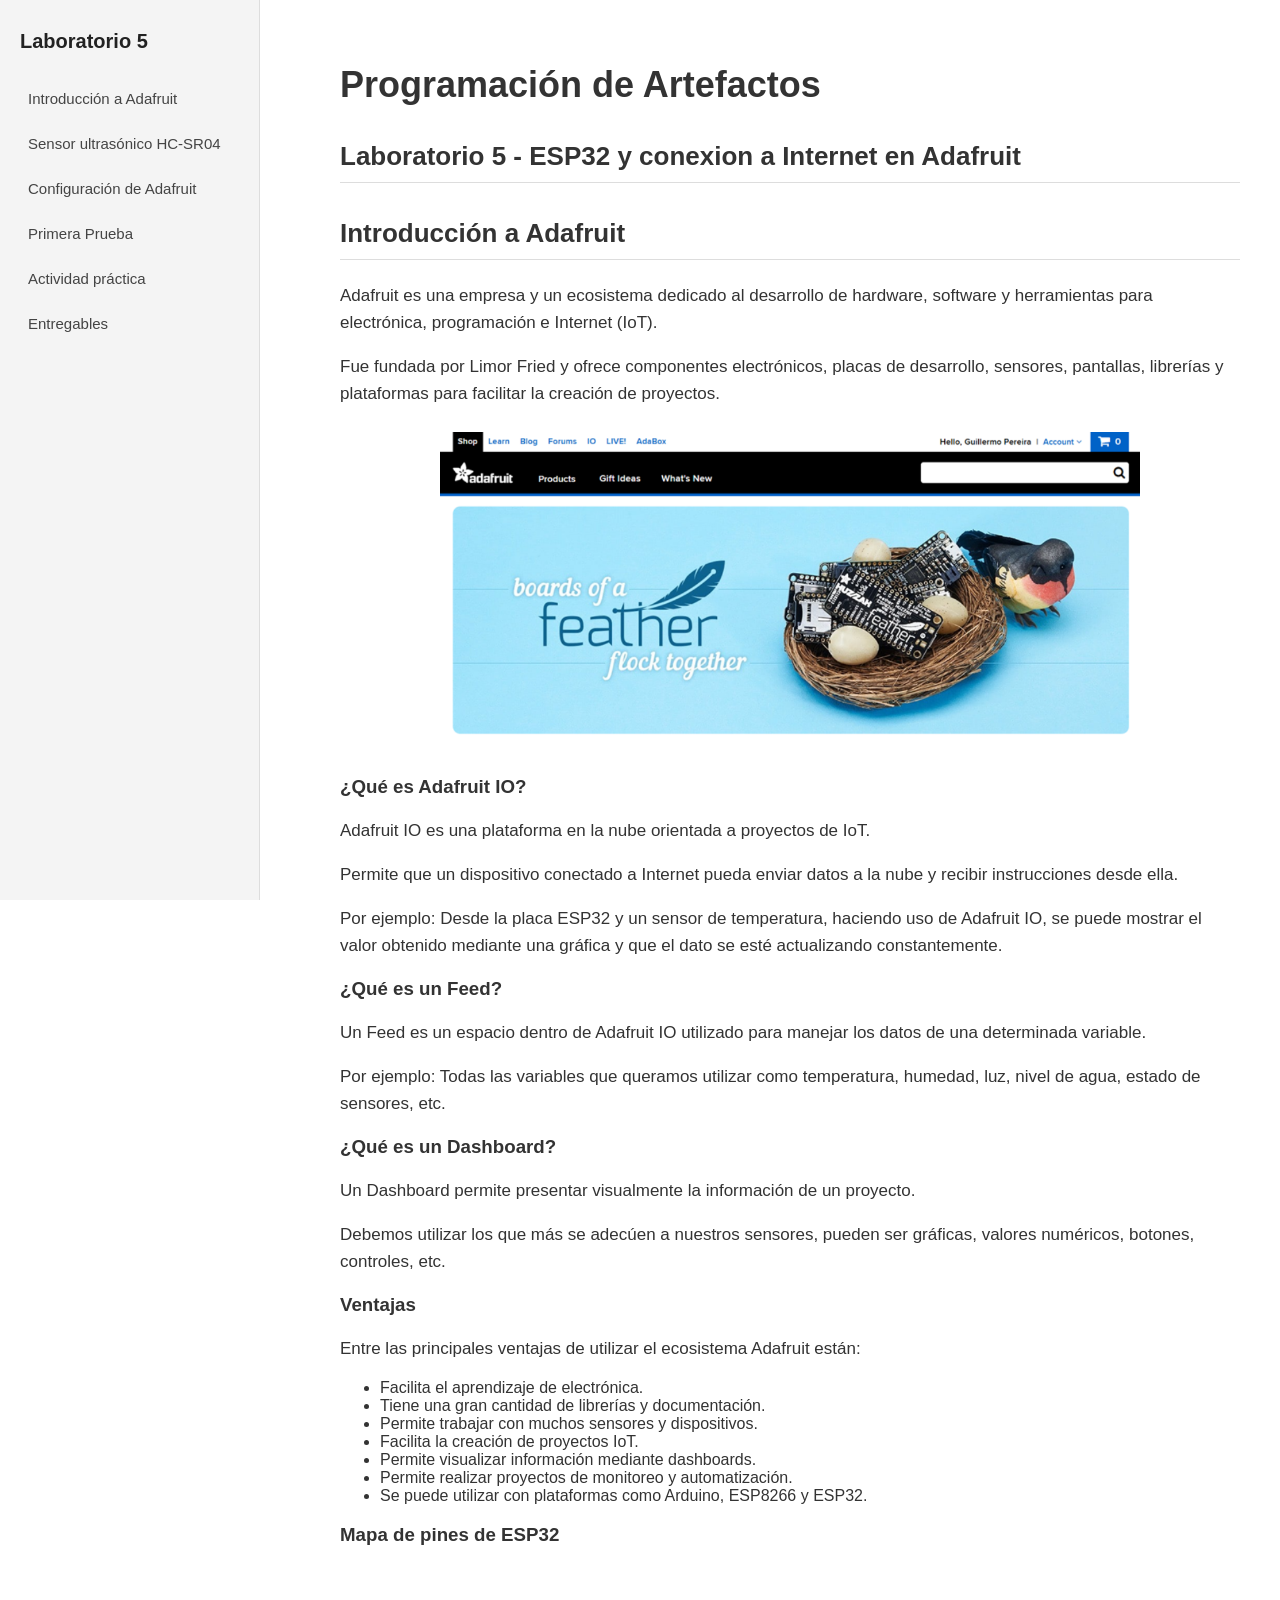
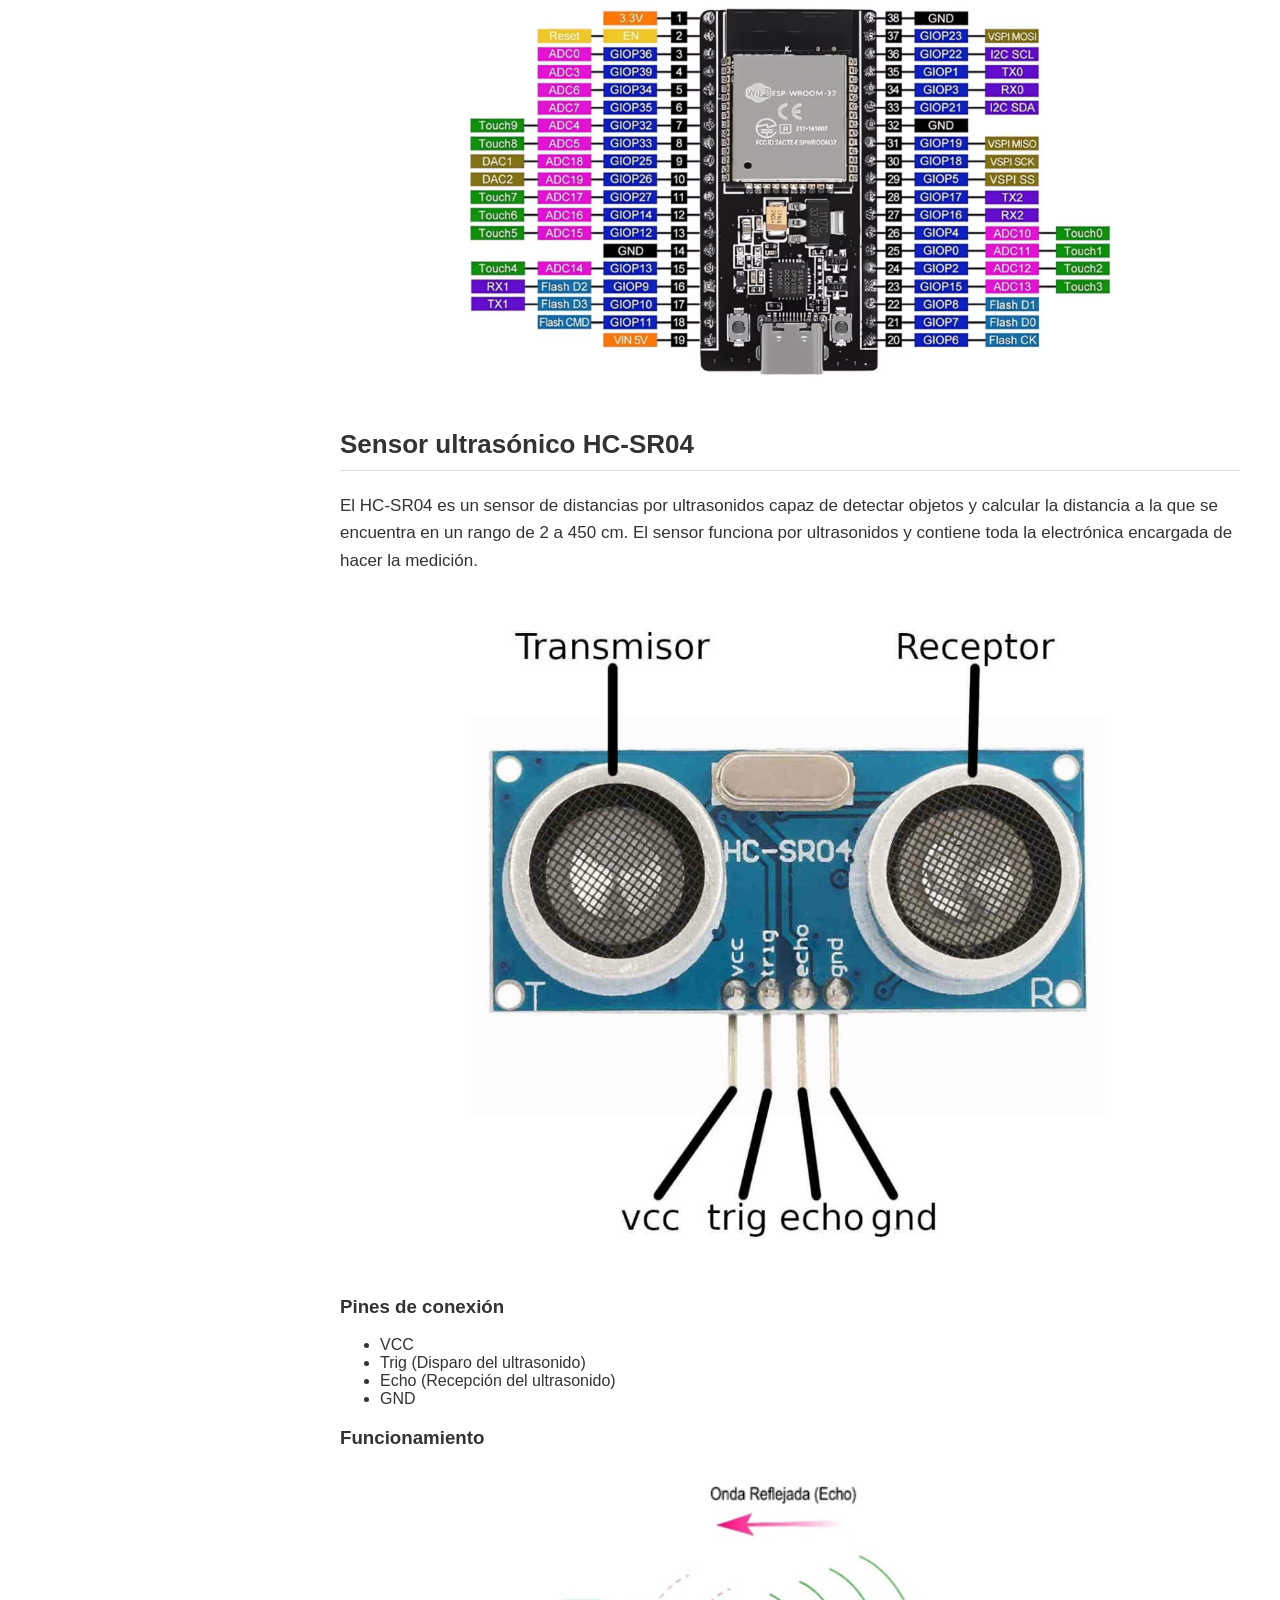
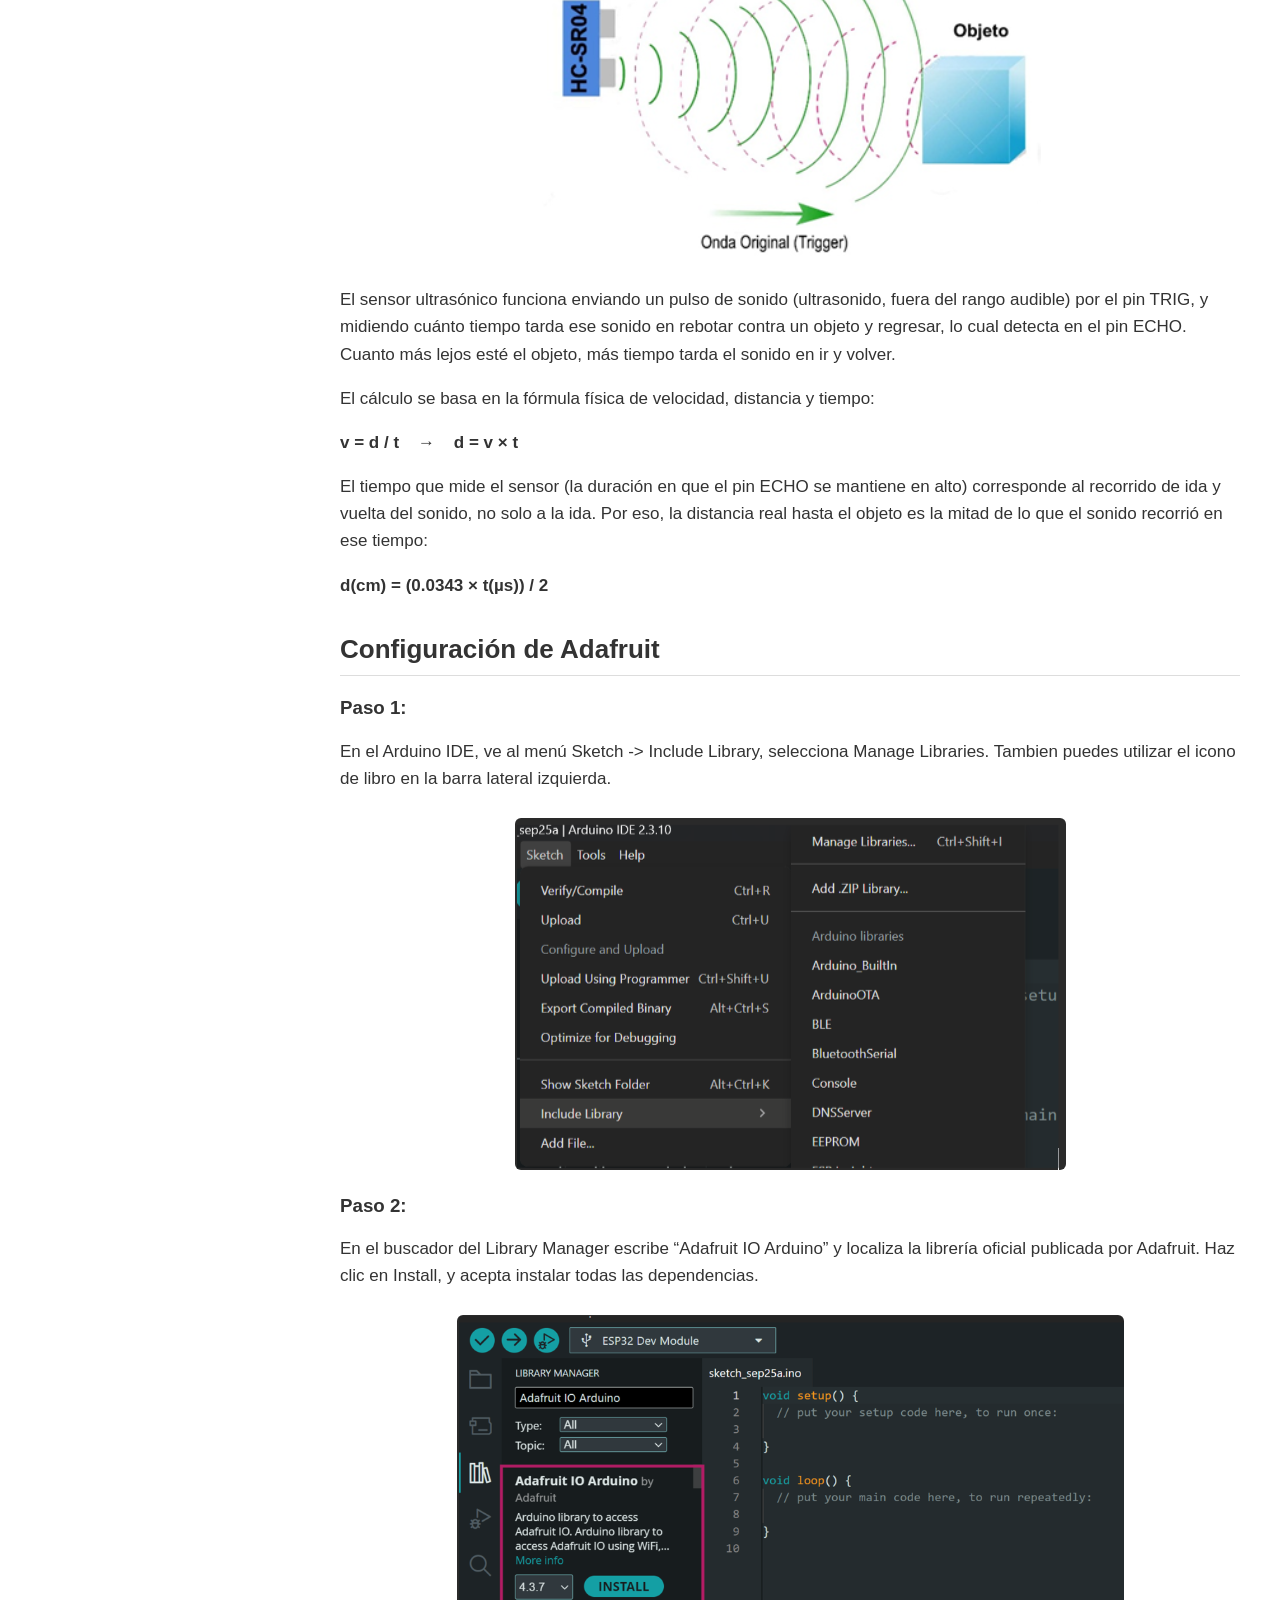
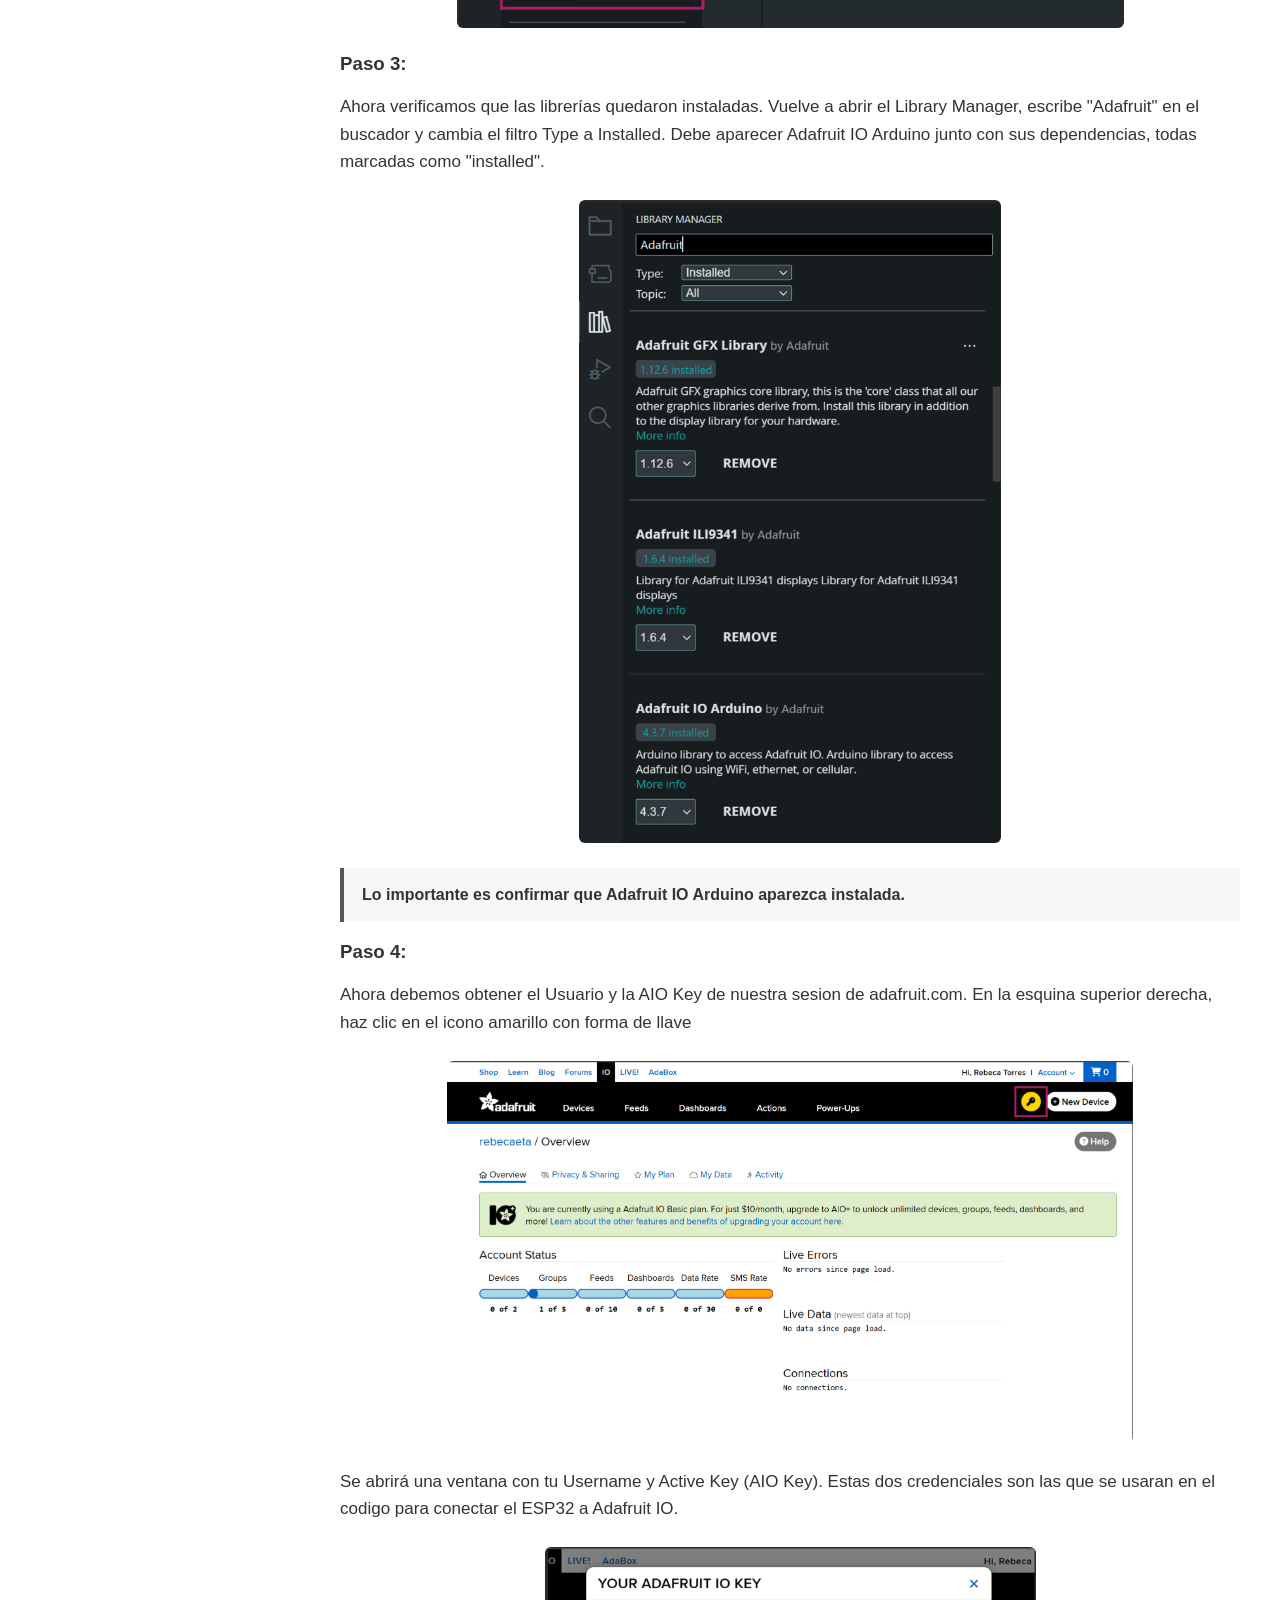
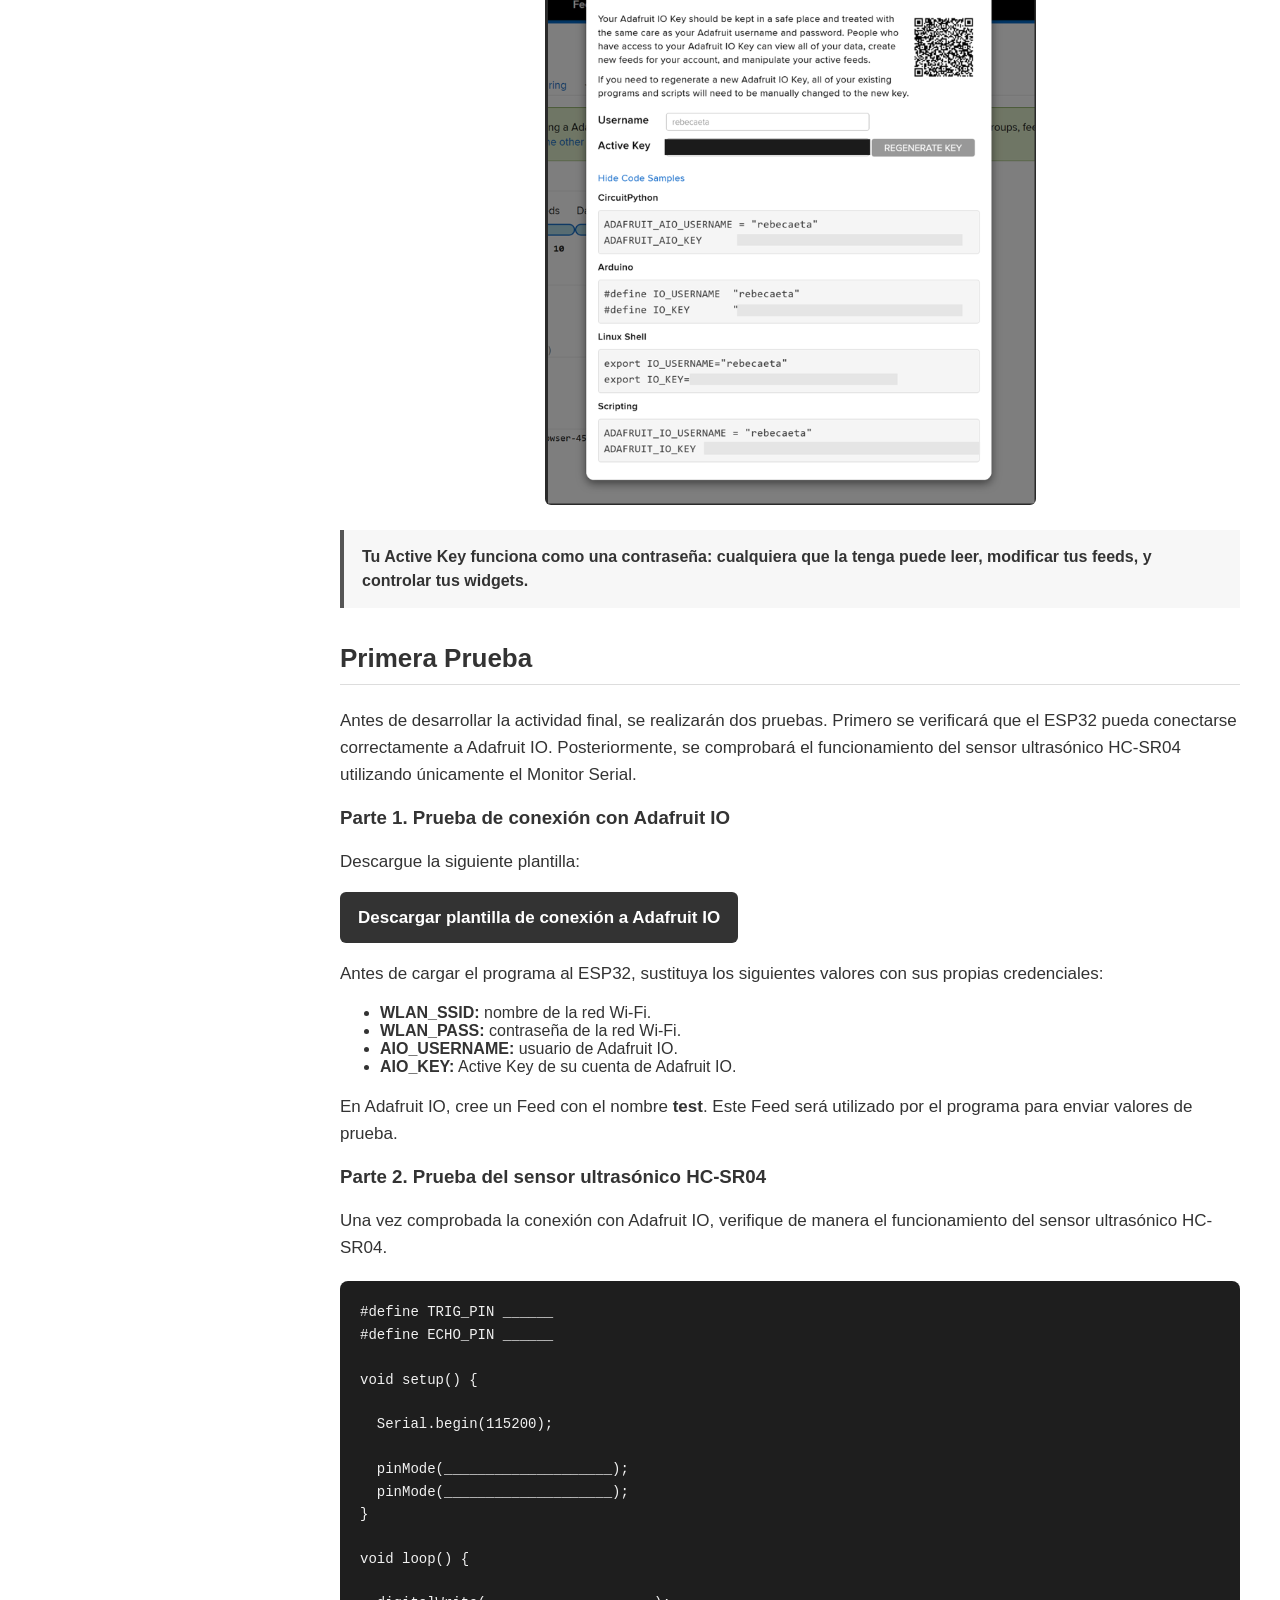
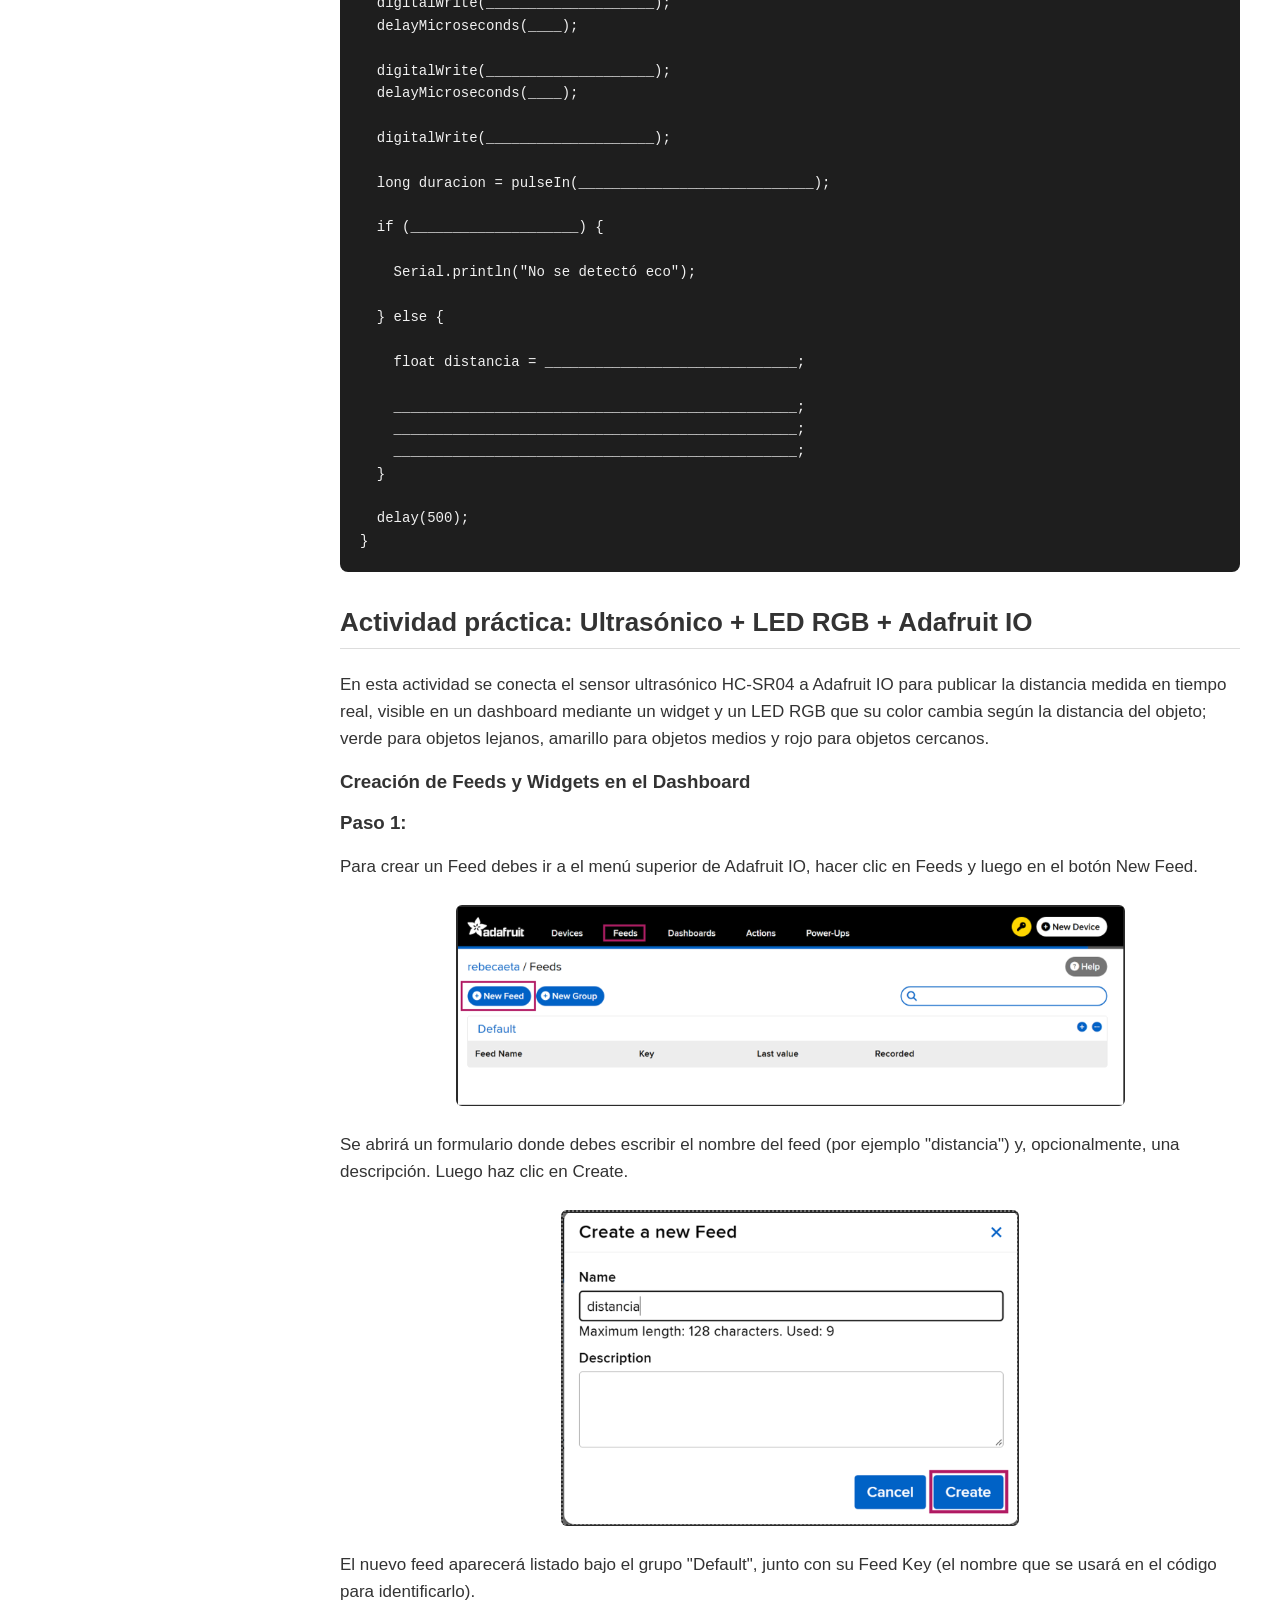
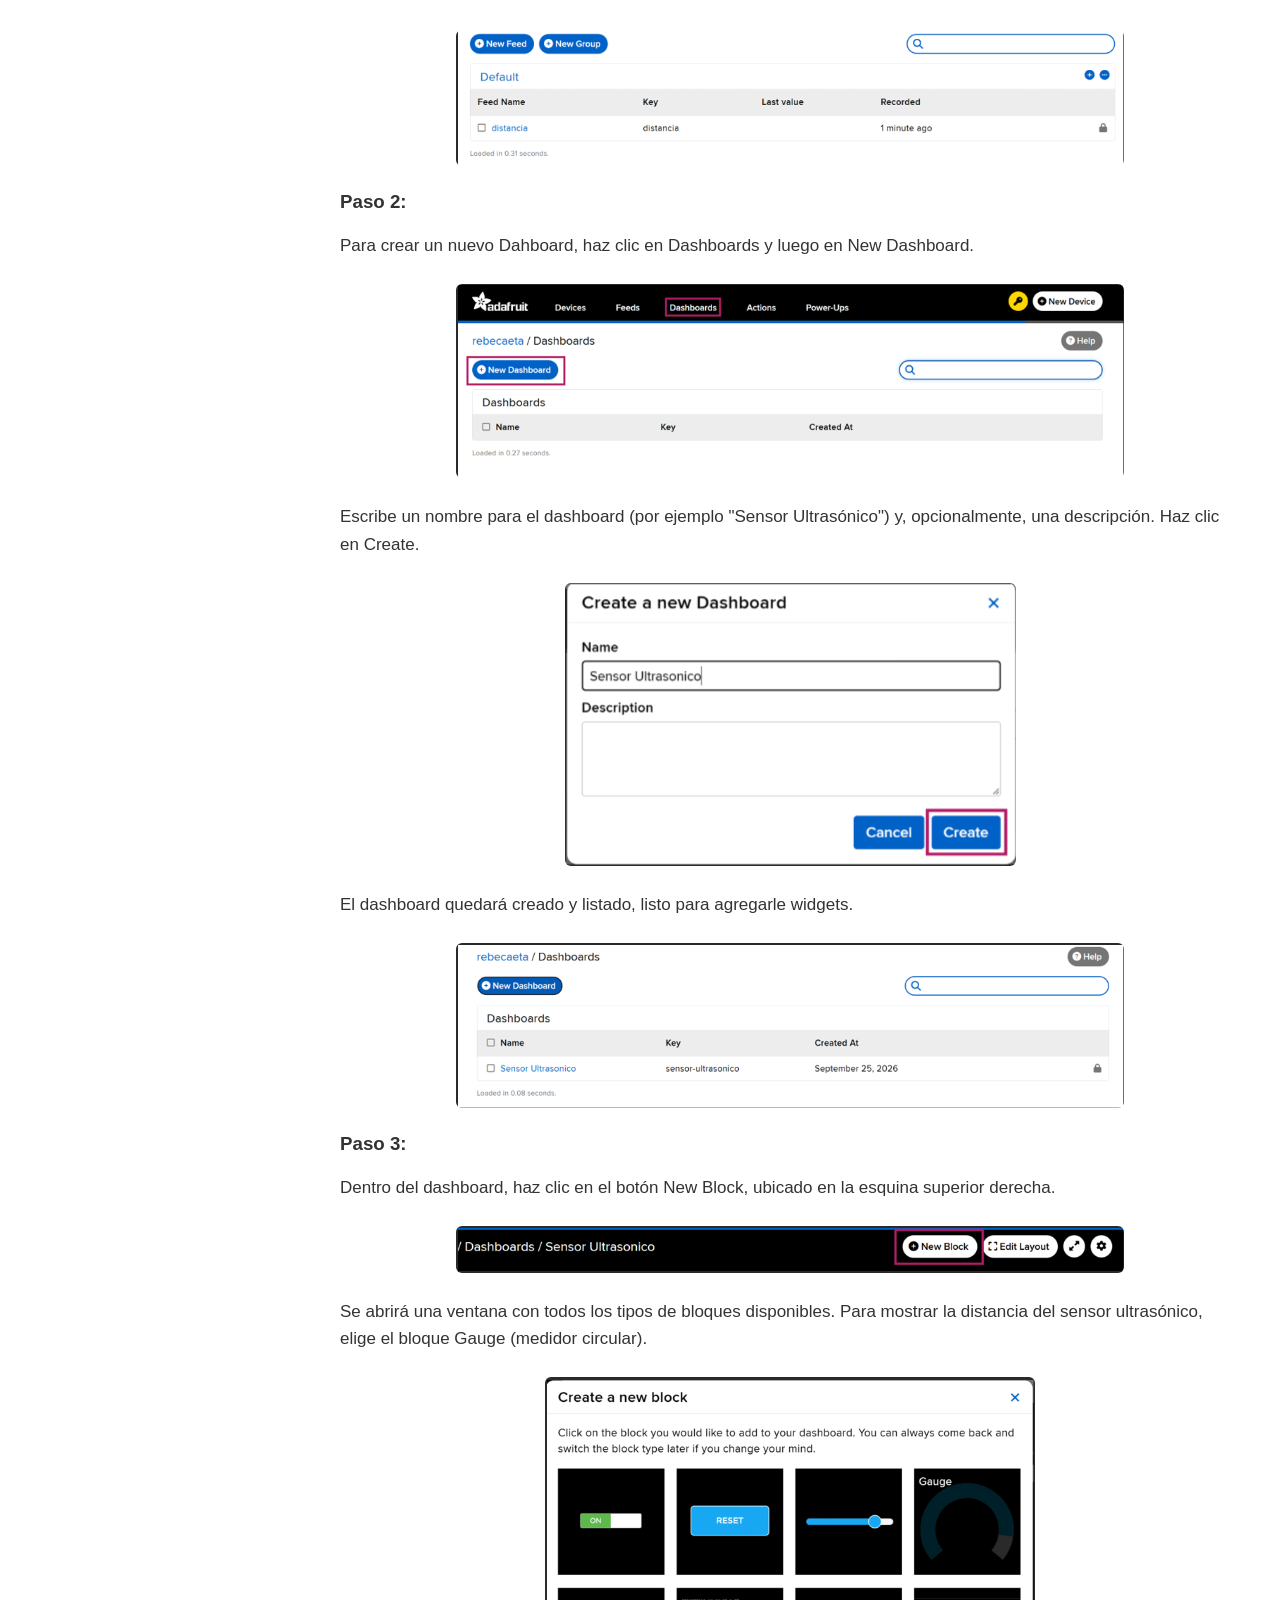
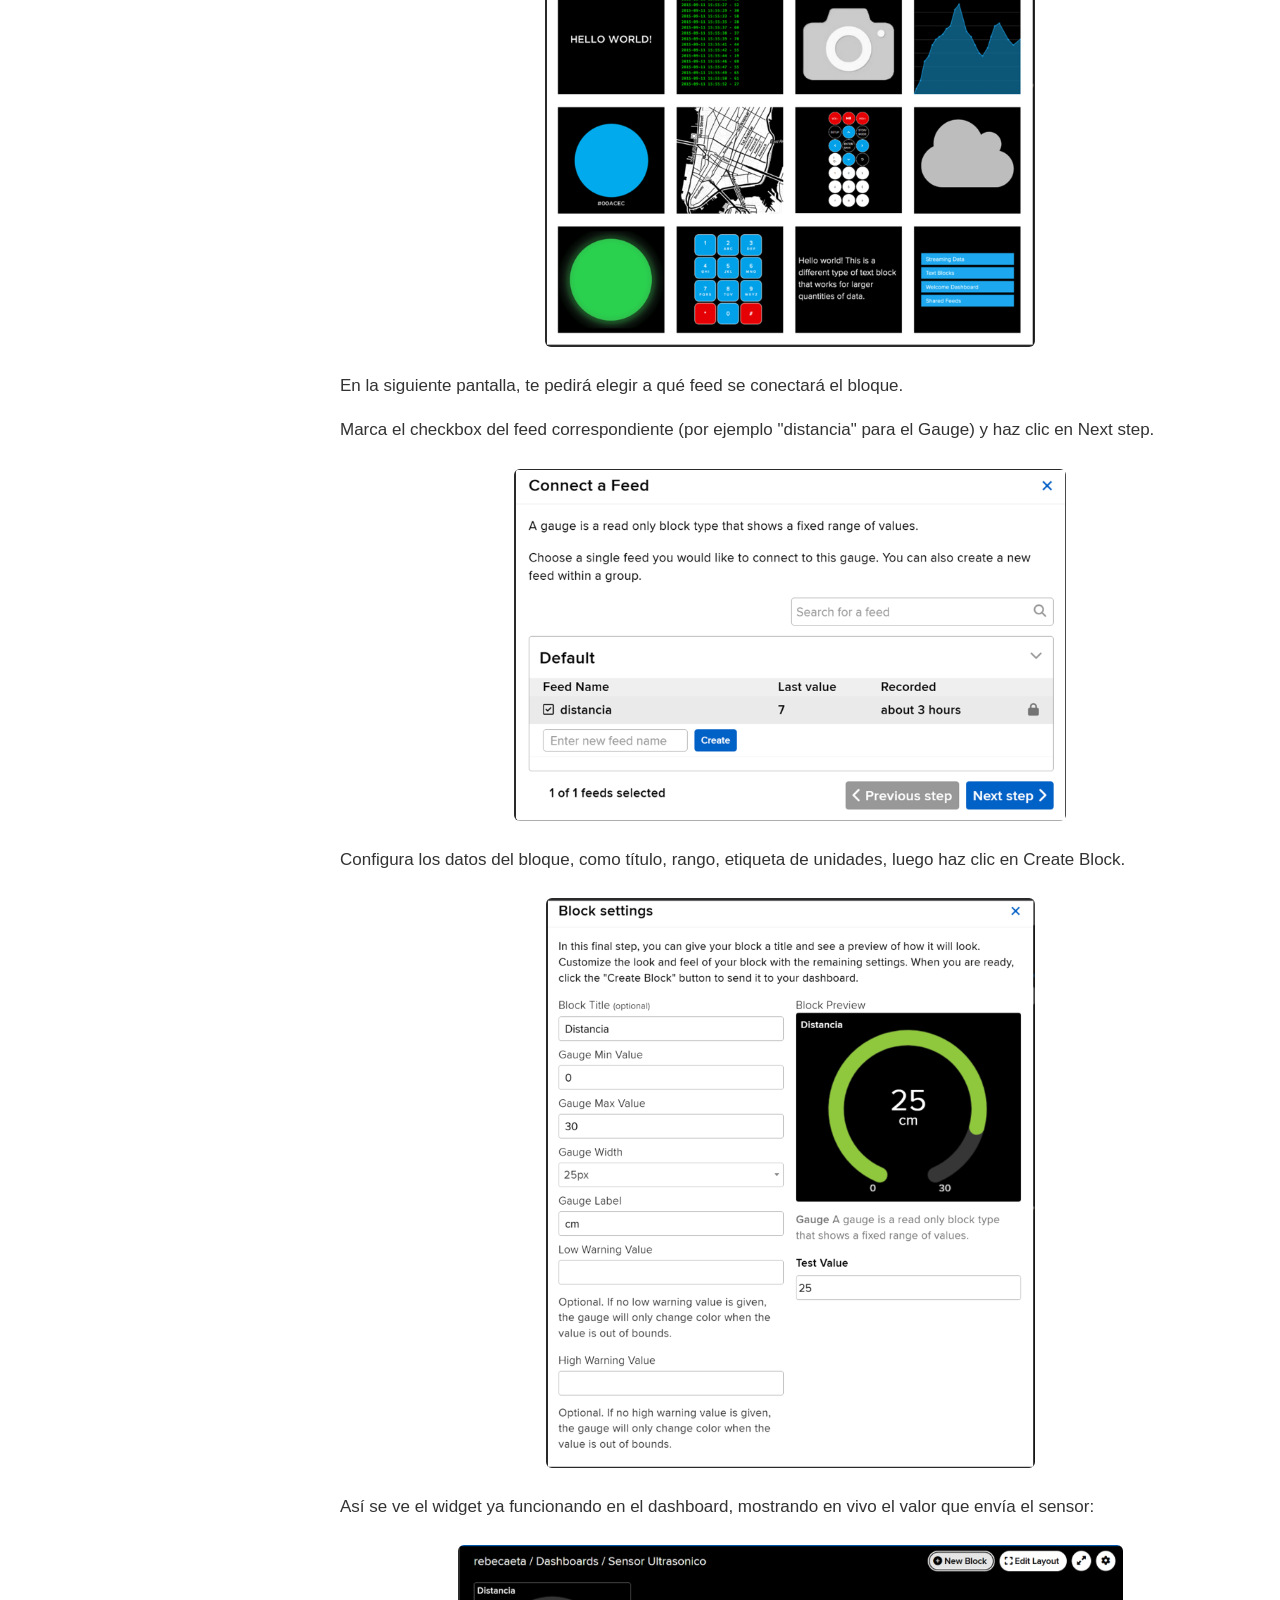
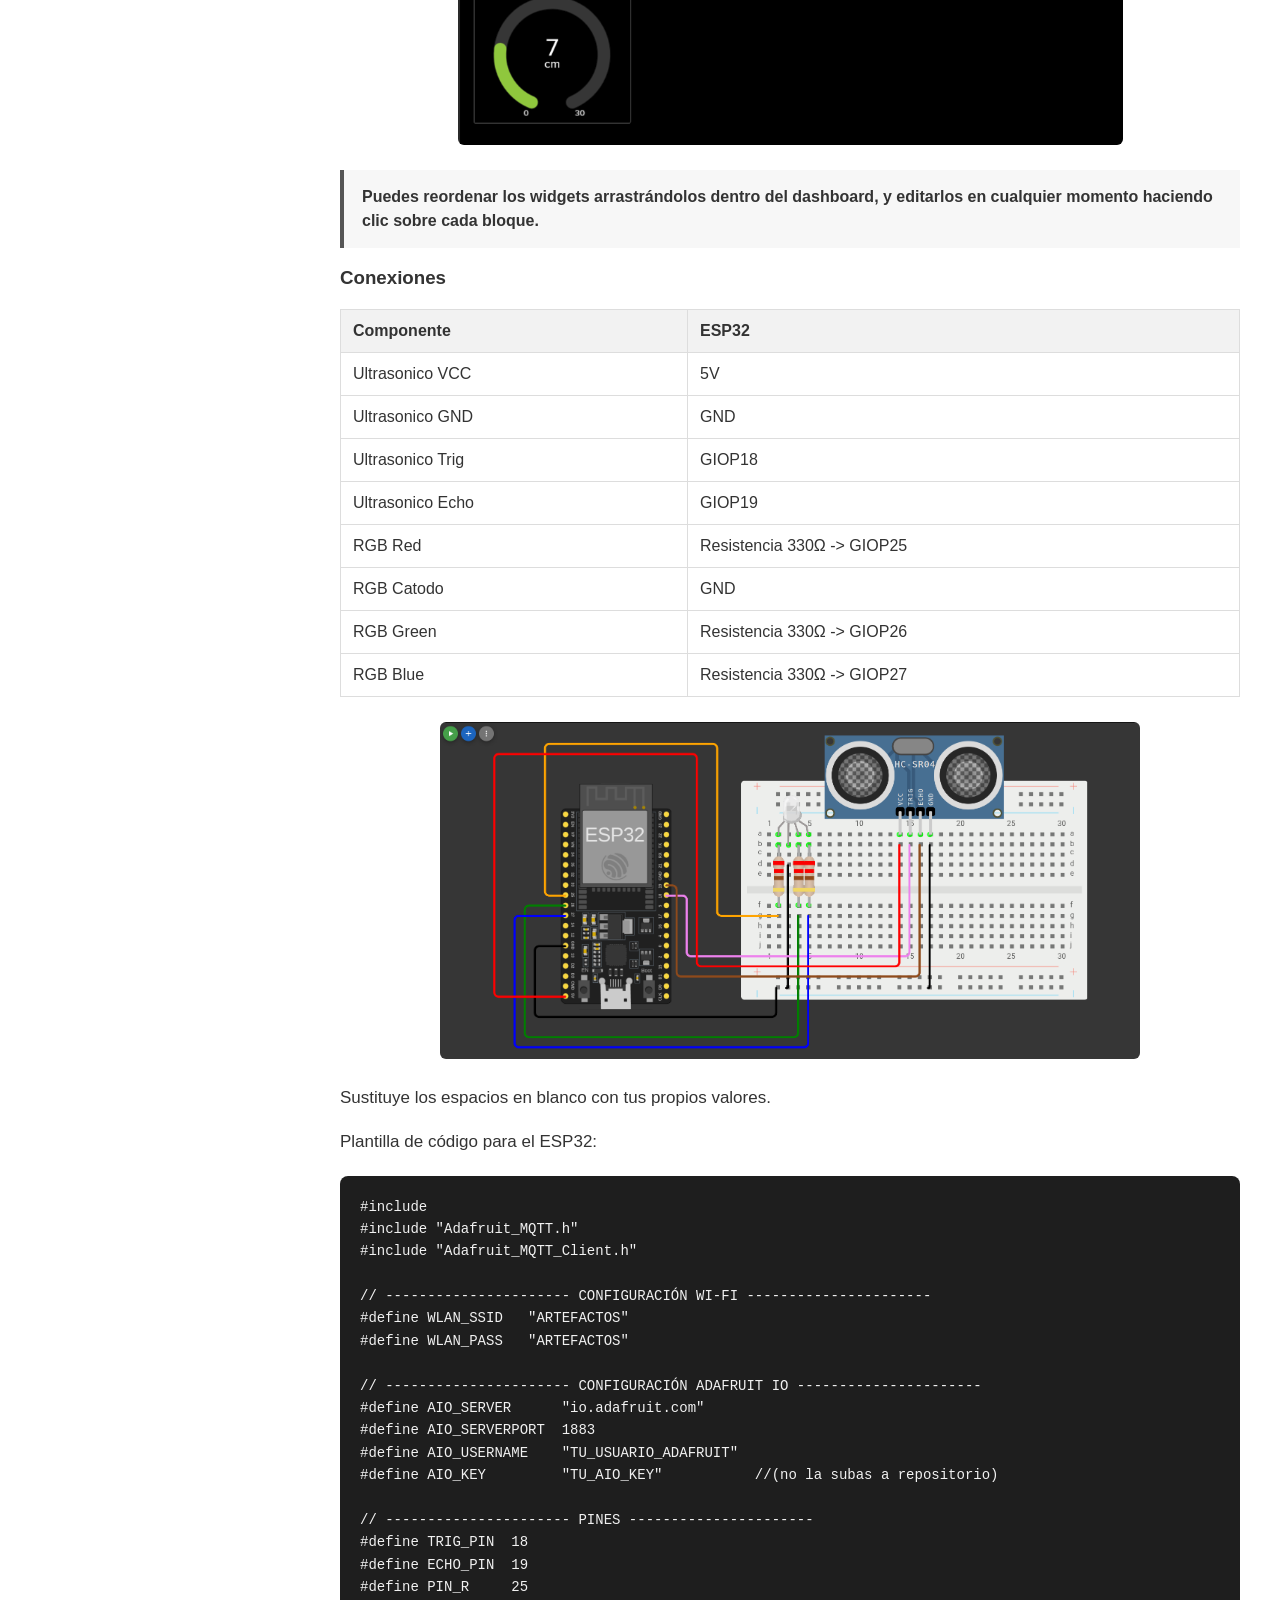
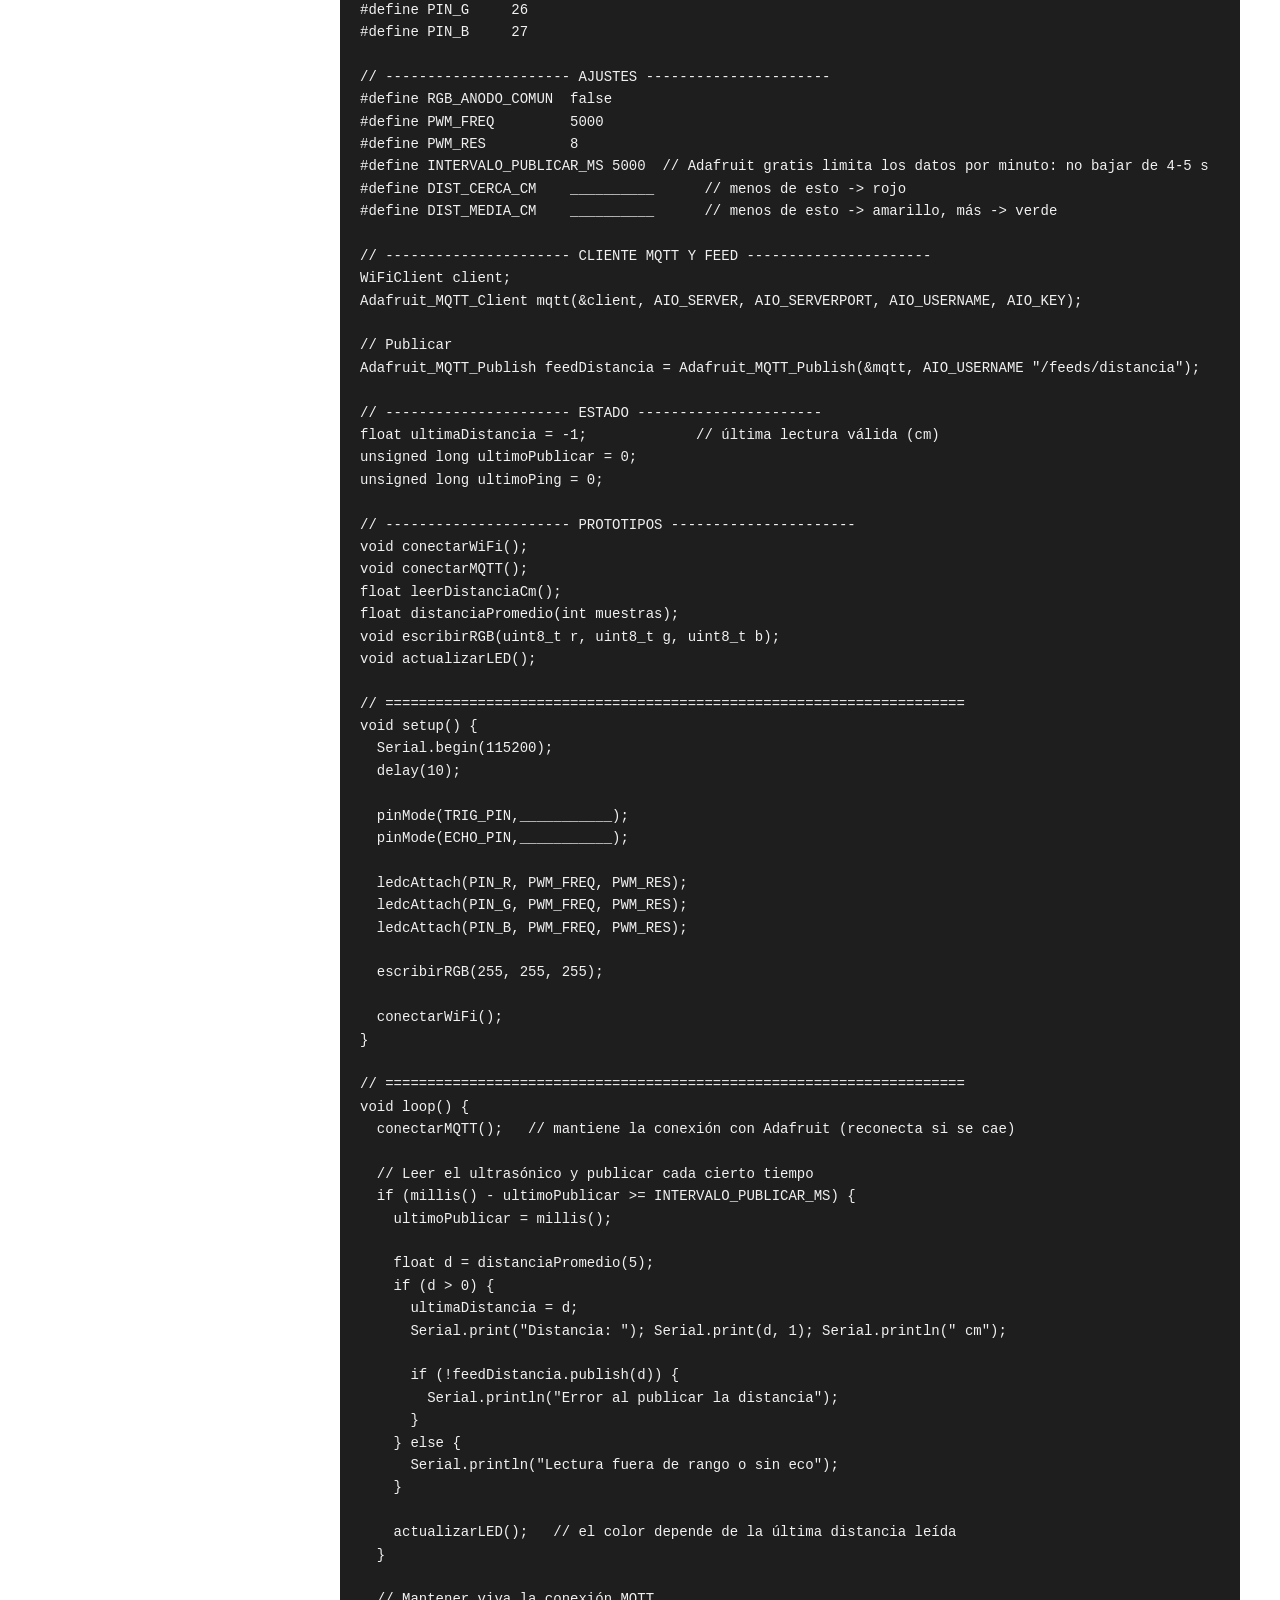
==== commit 73b5bfc2: "Correccion de codigo" ====
--- a/laboratorio5/index.html
+++ b/laboratorio5/index.html
@@ -309,7 +309,7 @@
             <h2>Actividad práctica: Ultrasónico + LED RGB + Adafruit IO</h2>
 <p>
     En esta actividad se conecta el sensor ultrasónico HC-SR04 a Adafruit IO para publicar
-    la distancia medida en tiempo real, visible en un dashboard mediante un widget y un LED RGB que su color cambia según qué tan cerca esté un objeto del sensor.
+    la distancia medida en tiempo real, visible en un dashboard mediante un widget y un LED RGB que su color cambia según la distancia del objeto; verde para objetos lejanos, amarillo para objetos medios y rojo para objetos cercanos.
 </p>
             <h3>Creación de Feeds y Widgets en el Dashboard </h3>
             <h3>Paso 1:</h3>
@@ -319,7 +319,7 @@
             <img src="imagenes/adafruit7.png" alt="Formulario para crear un nuevo Feed" class="imagen-instalacion">
             <p>El nuevo feed aparecerá listado bajo el grupo "Default", junto con su Feed Key (el nombre que se usará en el código para identificarlo). </p>
             <img src="imagenes/adafruit8.png" alt="Feed creado" class="imagen-instalacion">
-            <h3>Paso 2</h3>
+            <h3>Paso 2:</h3>
             <p>Para crear un nuevo Dahboard, haz clic en Dashboards y luego en New Dashboard. </p>
             <img src="imagenes/adafruit9.png" alt="Crear un nuevo Dashboard" class="imagen-instalacion">
             <p>Escribe un nombre para el dashboard (por ejemplo "Sensor Ultrasónico") y, opcionalmente, una descripción. Haz clic en Create. </p>
@@ -330,7 +330,7 @@
             <h3>Paso 3:</h3>
             <p>Dentro del dashboard, haz clic en el botón New Block, ubicado en la esquina superior derecha. </p>
             <img src="imagenes/adafruit12.png" alt="Agregar un nuevo bloque al dashboard" class="imagen-instalacion">
-            <p>Se abrirá una ventana con todos los tipos de bloques disponibles. Para mostrar la distancia del sensor ultrasónico, elige el bloque Gauge (medidor circular). Para el desafío del toggle que apaga el LED, elige el bloque Toggle (el primero de la lista, con el interruptor ON/OFF). </p>
+            <p>Se abrirá una ventana con todos los tipos de bloques disponibles. Para mostrar la distancia del sensor ultrasónico, elige el bloque Gauge (medidor circular). </p>
             <img src="imagenes/adafruit13.png" alt="Elegir tipo de bloque" class="imagen-instalacion">
             <p>En la siguiente pantalla, te pedirá elegir a qué feed se conectará el bloque.  </p>
             <p>Marca el checkbox del feed correspondiente (por ejemplo "distancia" para el Gauge) y haz clic en Next step. </p>
@@ -384,10 +384,10 @@
             </table>
             <img src="imagenes/Circuito.png" alt="Circuito" class="imagen-instalacion">
 
-        <p>Sustituye los valores de la plantilla con tus propios valores.</p>
+        <p>Sustituye los espacios en blanco con tus propios valores.</p>
         <p>Plantilla de código para el ESP32:</p>
 
-<pre><code> #include <WiFi.h>                      
+<pre><code>#include <WiFi.h>                     
 #include "Adafruit_MQTT.h"
 #include "Adafruit_MQTT_Client.h"
 
@@ -398,12 +398,12 @@
 // ---------------------- CONFIGURACIÓN ADAFRUIT IO ----------------------
 #define AIO_SERVER      "io.adafruit.com"
 #define AIO_SERVERPORT  1883
-#define AIO_USERNAME    "TU_USUARIO_ADAFRUIT"   // <- cambiar
-#define AIO_KEY         "TU_AIO_KEY"            // <- cambiar (no la subas a repositorio)
+#define AIO_USERNAME    "TU_USUARIO_ADAFRUIT"   
+#define AIO_KEY         "TU_AIO_KEY"           //(no la subas a repositorio)
 
 // ---------------------- PINES ----------------------
 #define TRIG_PIN  18
-#define ECHO_PIN  19
+#define ECHO_PIN  19  
 #define PIN_R     25
 #define PIN_G     26
 #define PIN_B     27
@@ -413,8 +413,8 @@
 #define PWM_FREQ         5000
 #define PWM_RES          8         
 #define INTERVALO_PUBLICAR_MS 5000  // Adafruit gratis limita los datos por minuto: no bajar de 4-5 s
-#define DIST_CERCA_CM     //Agregar distancia  
-#define DIST_MEDIA_CM    //Agregar distancia   
+#define DIST_CERCA_CM    __________      // menos de esto -> rojo
+#define DIST_MEDIA_CM    __________      // menos de esto -> amarillo, más -> verde
 
 // ---------------------- CLIENTE MQTT Y FEED ----------------------
 WiFiClient client;
@@ -428,7 +428,7 @@
 unsigned long ultimoPublicar = 0;
 unsigned long ultimoPing = 0;
 
-// ---------------------- FUNCIONES ----------------------
+// ---------------------- PROTOTIPOS ----------------------
 void conectarWiFi();
 void conectarMQTT();
 float leerDistanciaCm();
@@ -441,14 +441,14 @@
   Serial.begin(115200);
   delay(10);
 
-  pinMode(TRIG_PIN, OUTPUT);
-  pinMode(ECHO_PIN, INPUT);
+  pinMode(TRIG_PIN,___________);
+  pinMode(ECHO_PIN,___________);
 
   ledcAttach(PIN_R, PWM_FREQ, PWM_RES);
   ledcAttach(PIN_G, PWM_FREQ, PWM_RES);
   ledcAttach(PIN_B, PWM_FREQ, PWM_RES);
 
-  escribirRGB(255, 255, 255); 
+  escribirRGB(255, 255, 255);   
 
   conectarWiFi();
 }
@@ -487,18 +487,16 @@
 //  ULTRASÓNICO HC-SR04
 // =====================================================================
 float leerDistanciaCm() {
-  // Pulso de 10 us en TRIG
   digitalWrite(TRIG_PIN, LOW);
   delayMicroseconds(2);
   digitalWrite(TRIG_PIN, HIGH);
   delayMicroseconds(10);
   digitalWrite(TRIG_PIN, LOW);
 
-  // Tiempo que ECHO permanece en alto
-  long duracion = pulseIn(ECHO_PIN, HIGH, 30000);
+  long duracion = pulseIn(ECHO_PIN,_________, 30000);
   if (duracion == 0) return -1;   // no hubo eco
 
-  float distancia = 0;   // <- reemplazar esta línea con formula
+  float distancia = ______________________________;
 
   // Rango útil del sensor: 2 a 100 cm
   if (distancia < 2 || distancia > 100) return -1;
@@ -521,7 +519,7 @@
 //  LED RGB
 // =====================================================================
 void escribirRGB(uint8_t r, uint8_t g, uint8_t b) {
-  if (RGB_ANODO_COMUN) {         
+  if (RGB_ANODO_COMUN) {          
     r = 255 - r;  g = 255 - g;  b = 255 - b;
   }
   ledcWrite(PIN_R, r);
@@ -532,14 +530,17 @@
 // El color debe cambiar solo según la última distancia leída.
 void actualizarLED() {
   if (ultimaDistancia <= 0) {
-    escribirRGB(255, 255, 255);   // aún no hay lectura válida -> blanco
+    escribirRGB(255, 255, 255);   
     return;
   }
 
-  // Usando las variables declaradas anteriormente que color mostrar:
-  //   - Si ultimaDistancia es menor a DIST_CERCA_CM       -> rojo
-  //   - Si ultimaDistancia es menor a DIST_MEDIA_CM        -> amarillo
-  //   - Si ultimaDistancia es mayor o igual a DIST_MEDIA_CM -> verde
+  if (____________________________) {
+    ________________________________________________;
+  } else if (____________________________) {
+    ________________________________________________;
+  } else {
+    ________________________________________________;
+  }
 }
 
 // =====================================================================
@@ -562,7 +563,7 @@
   Serial.print("Conectando a Adafruit IO... ");
   int8_t ret;
   uint8_t intentos = 3;
-  while ((ret = mqtt.connect()) != 0) {     
+  while ((ret = mqtt.connect()) != 0) {         
     Serial.println(mqtt.connectErrorString(ret));
     Serial.println("Reintentando en 5 segundos...");
     mqtt.disconnect();
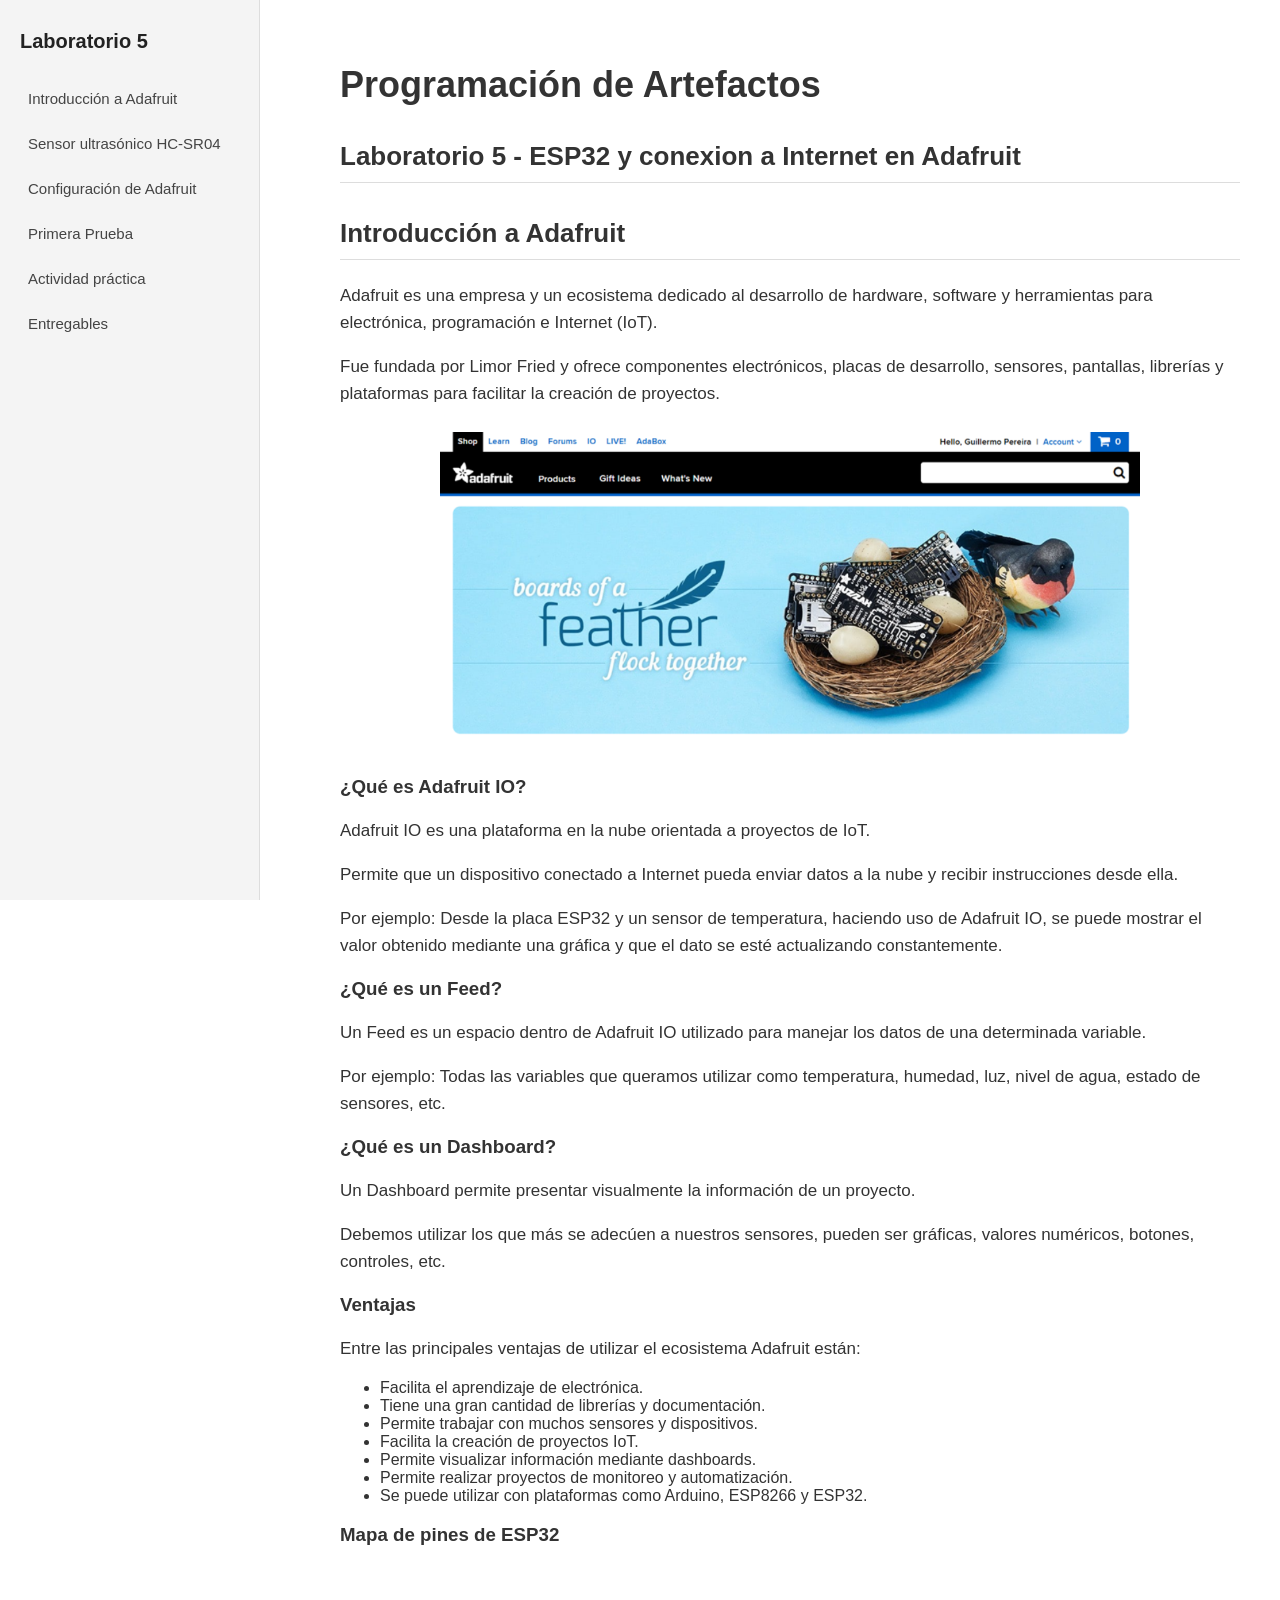
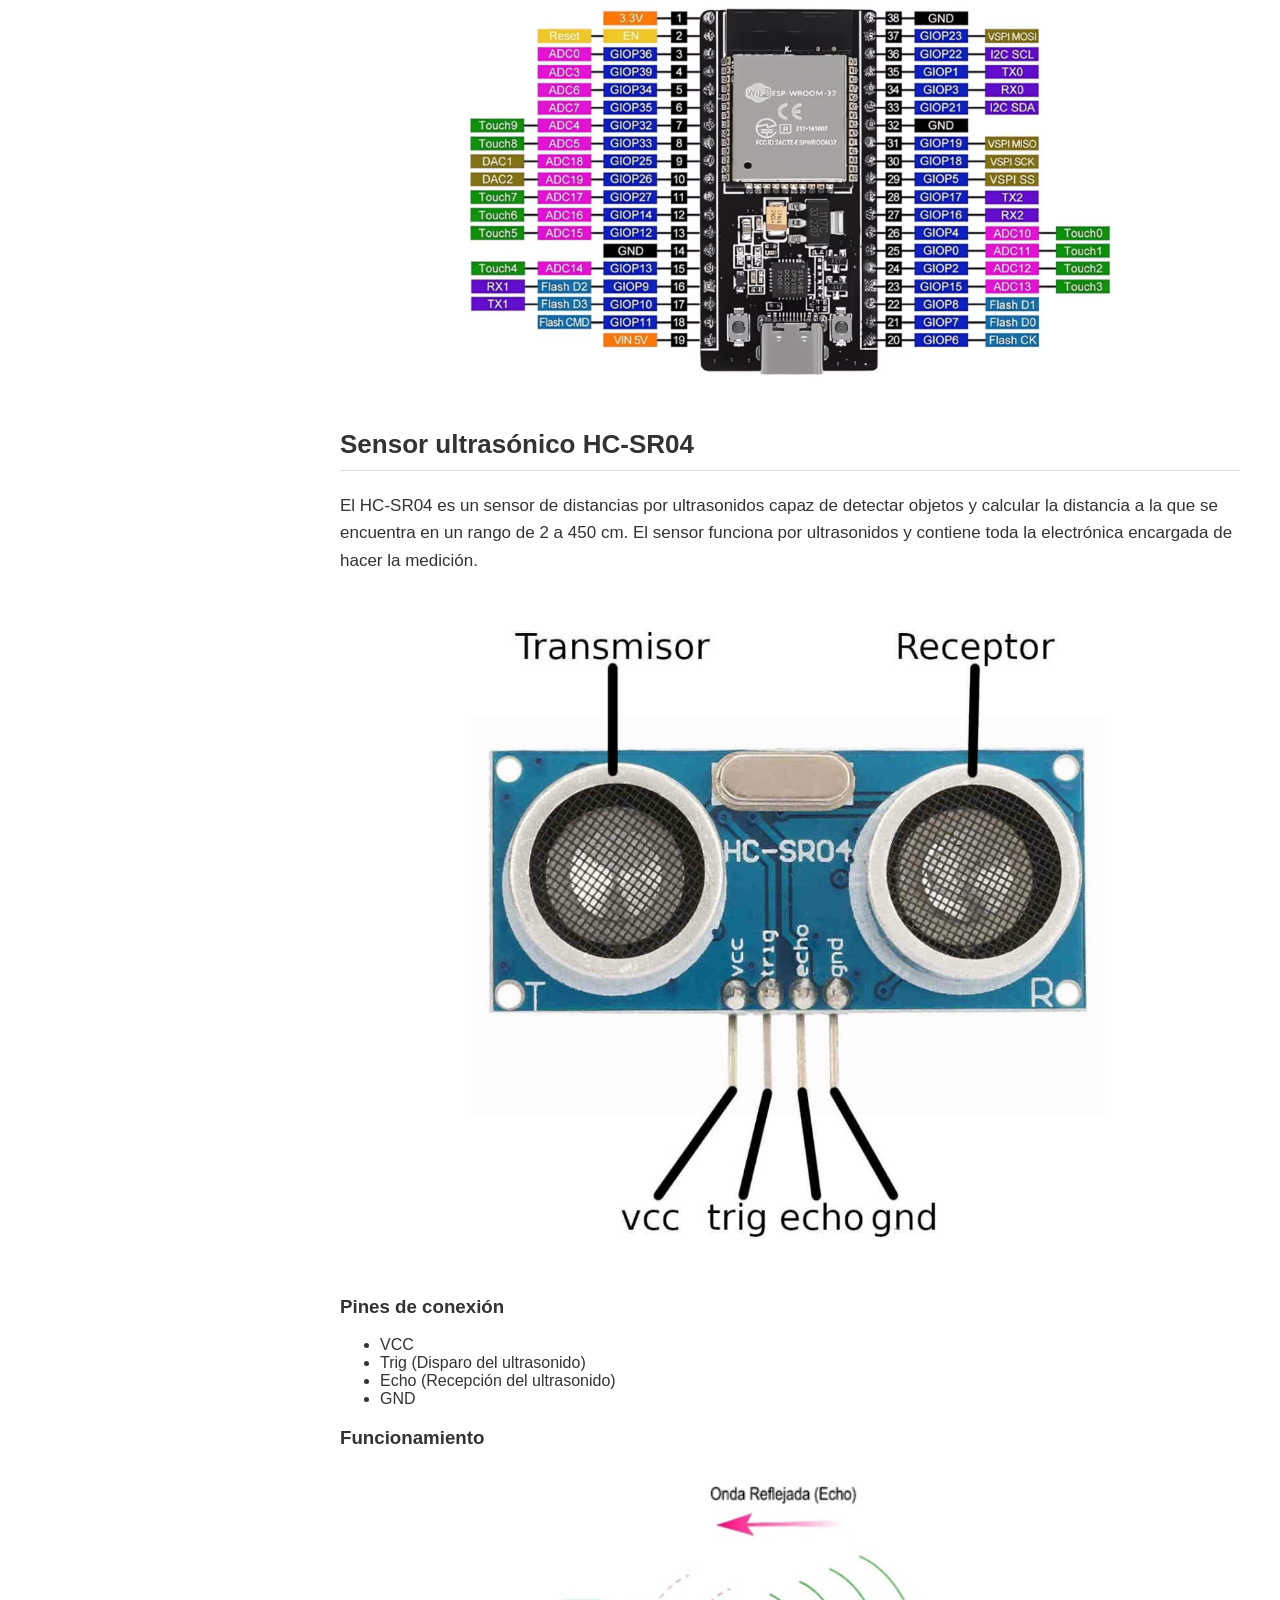
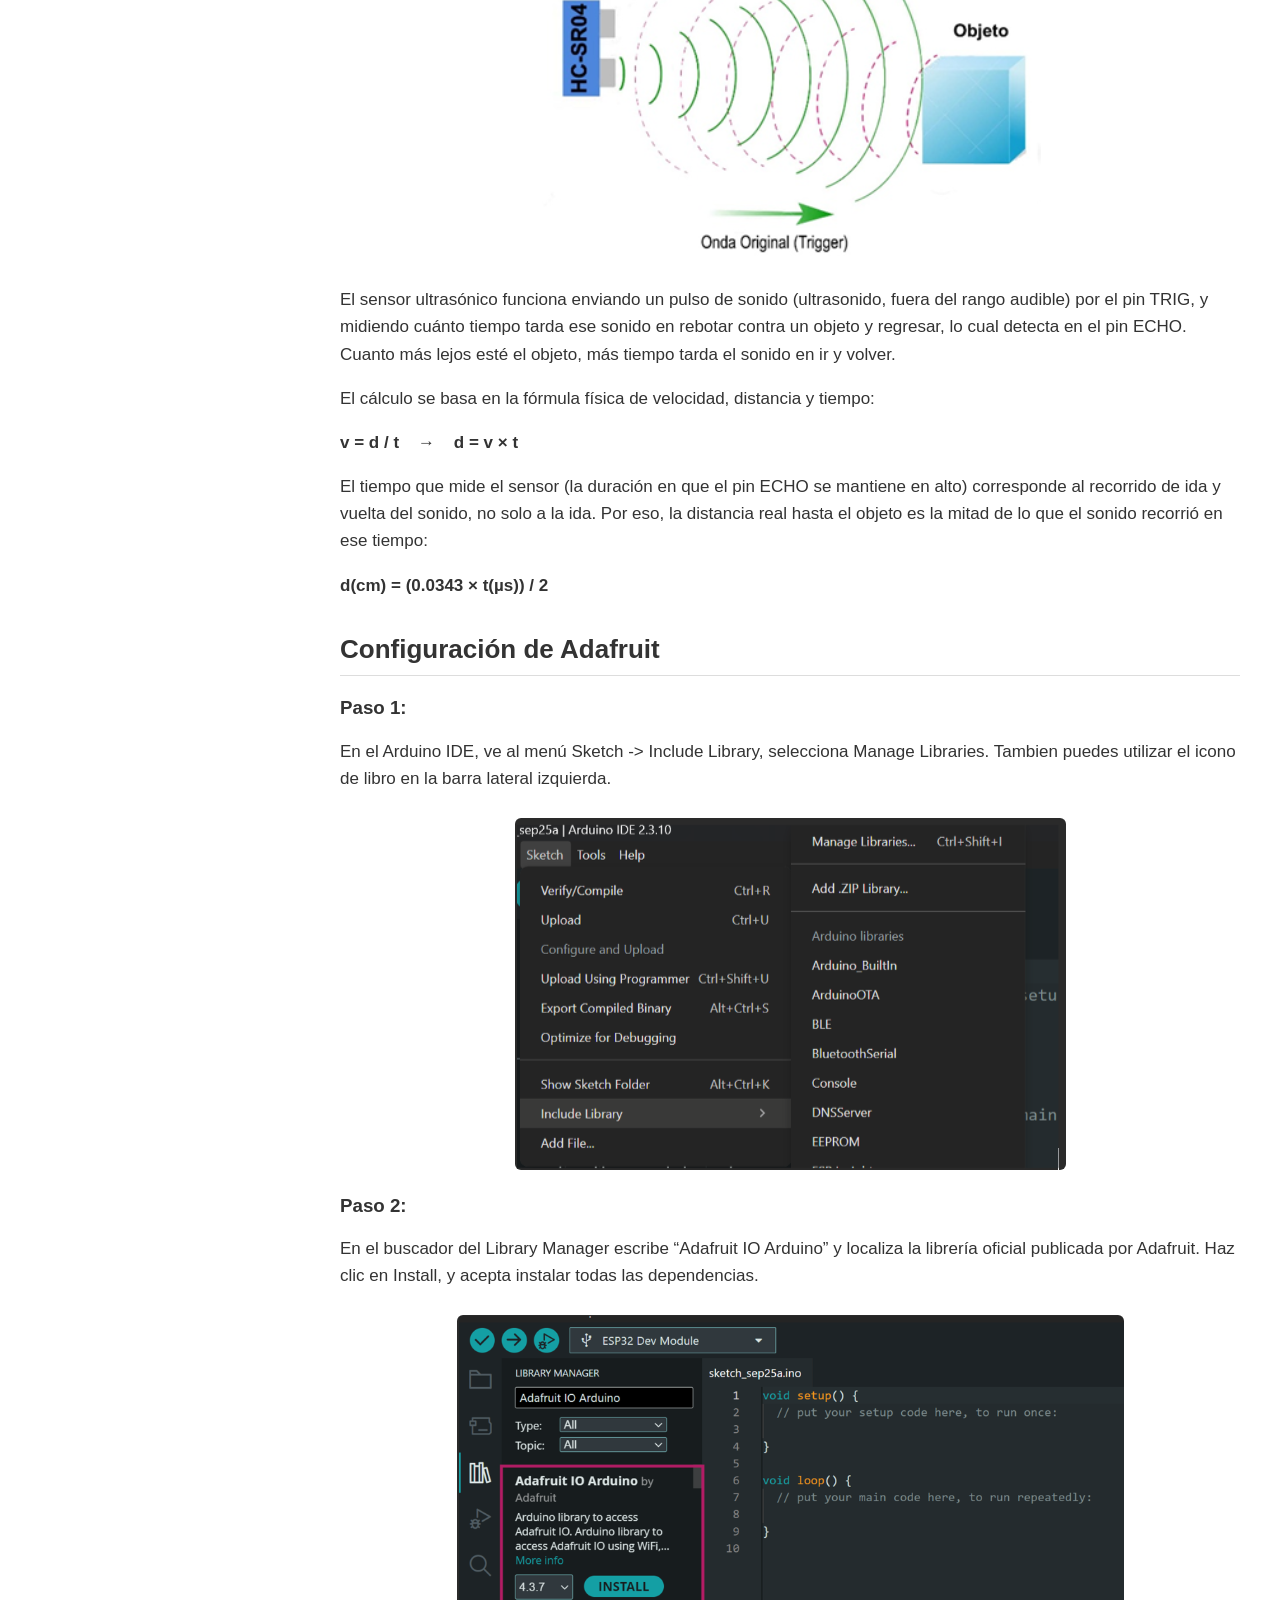
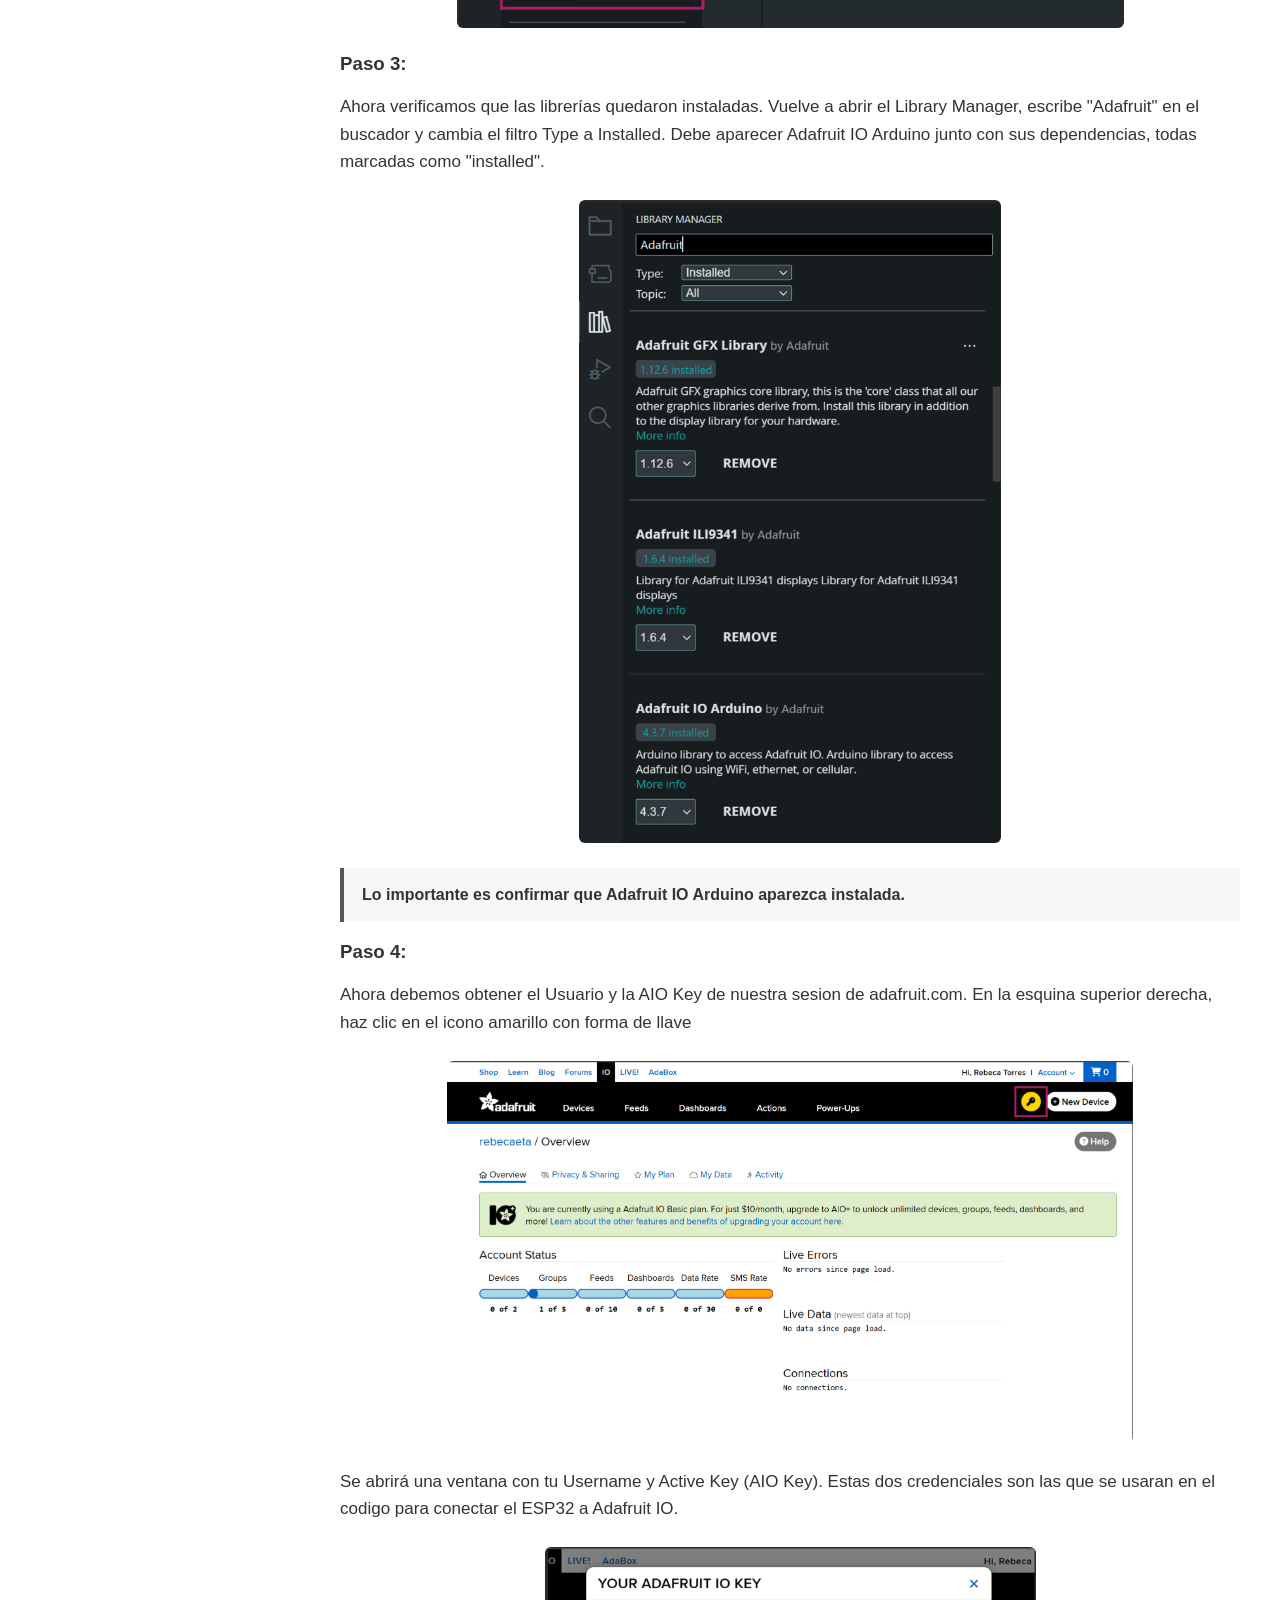
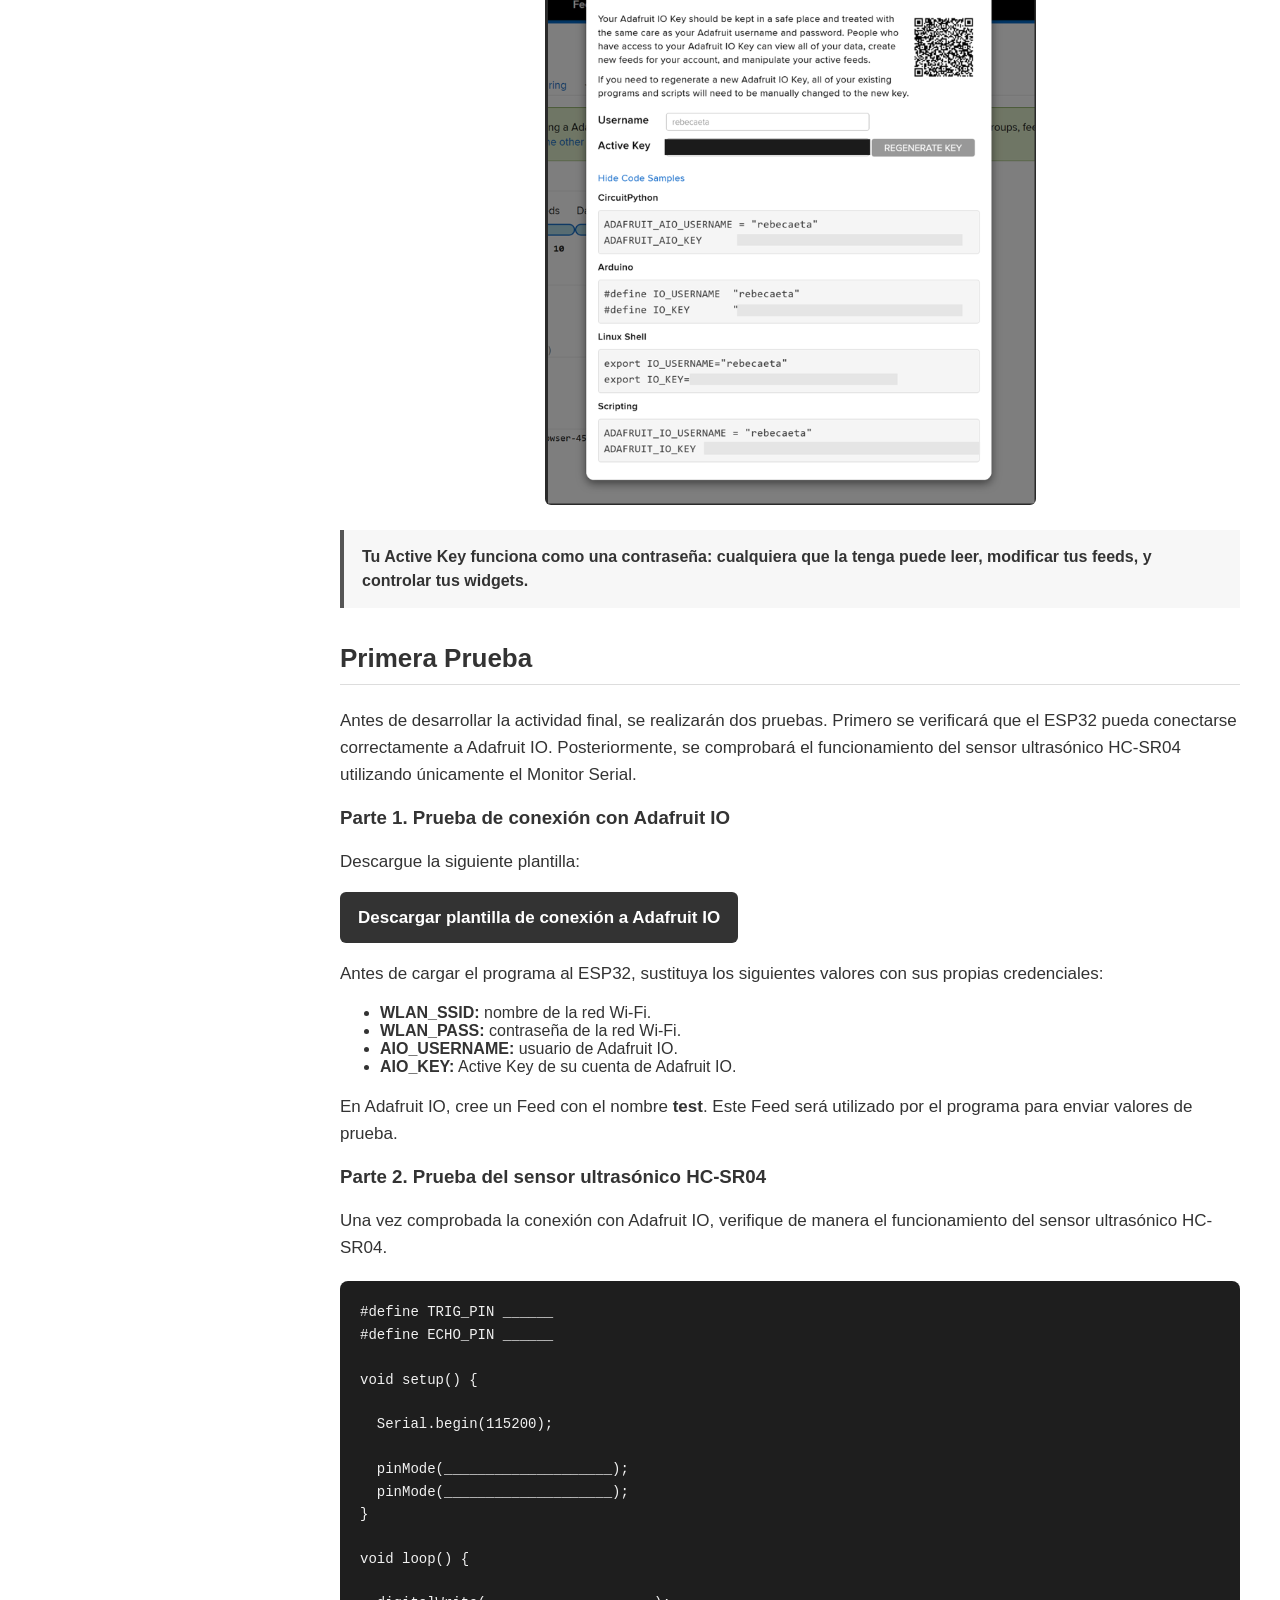
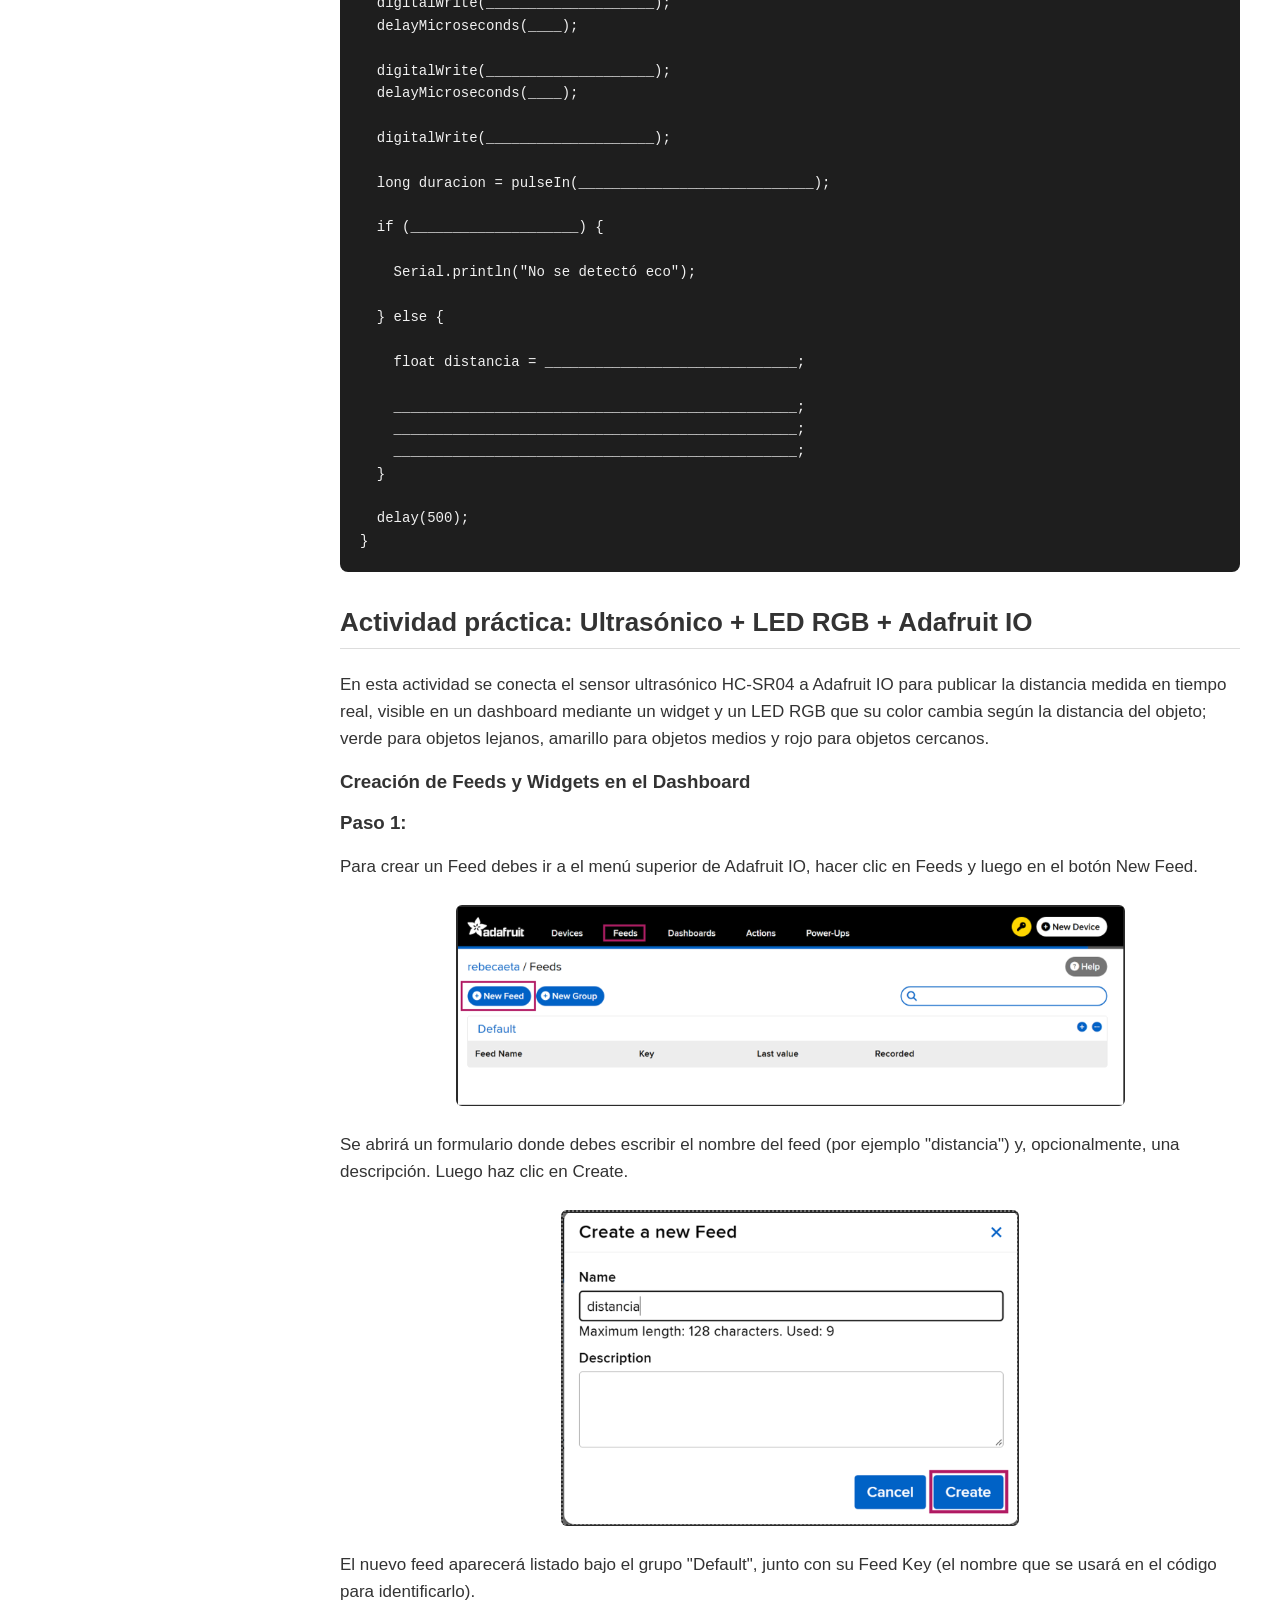
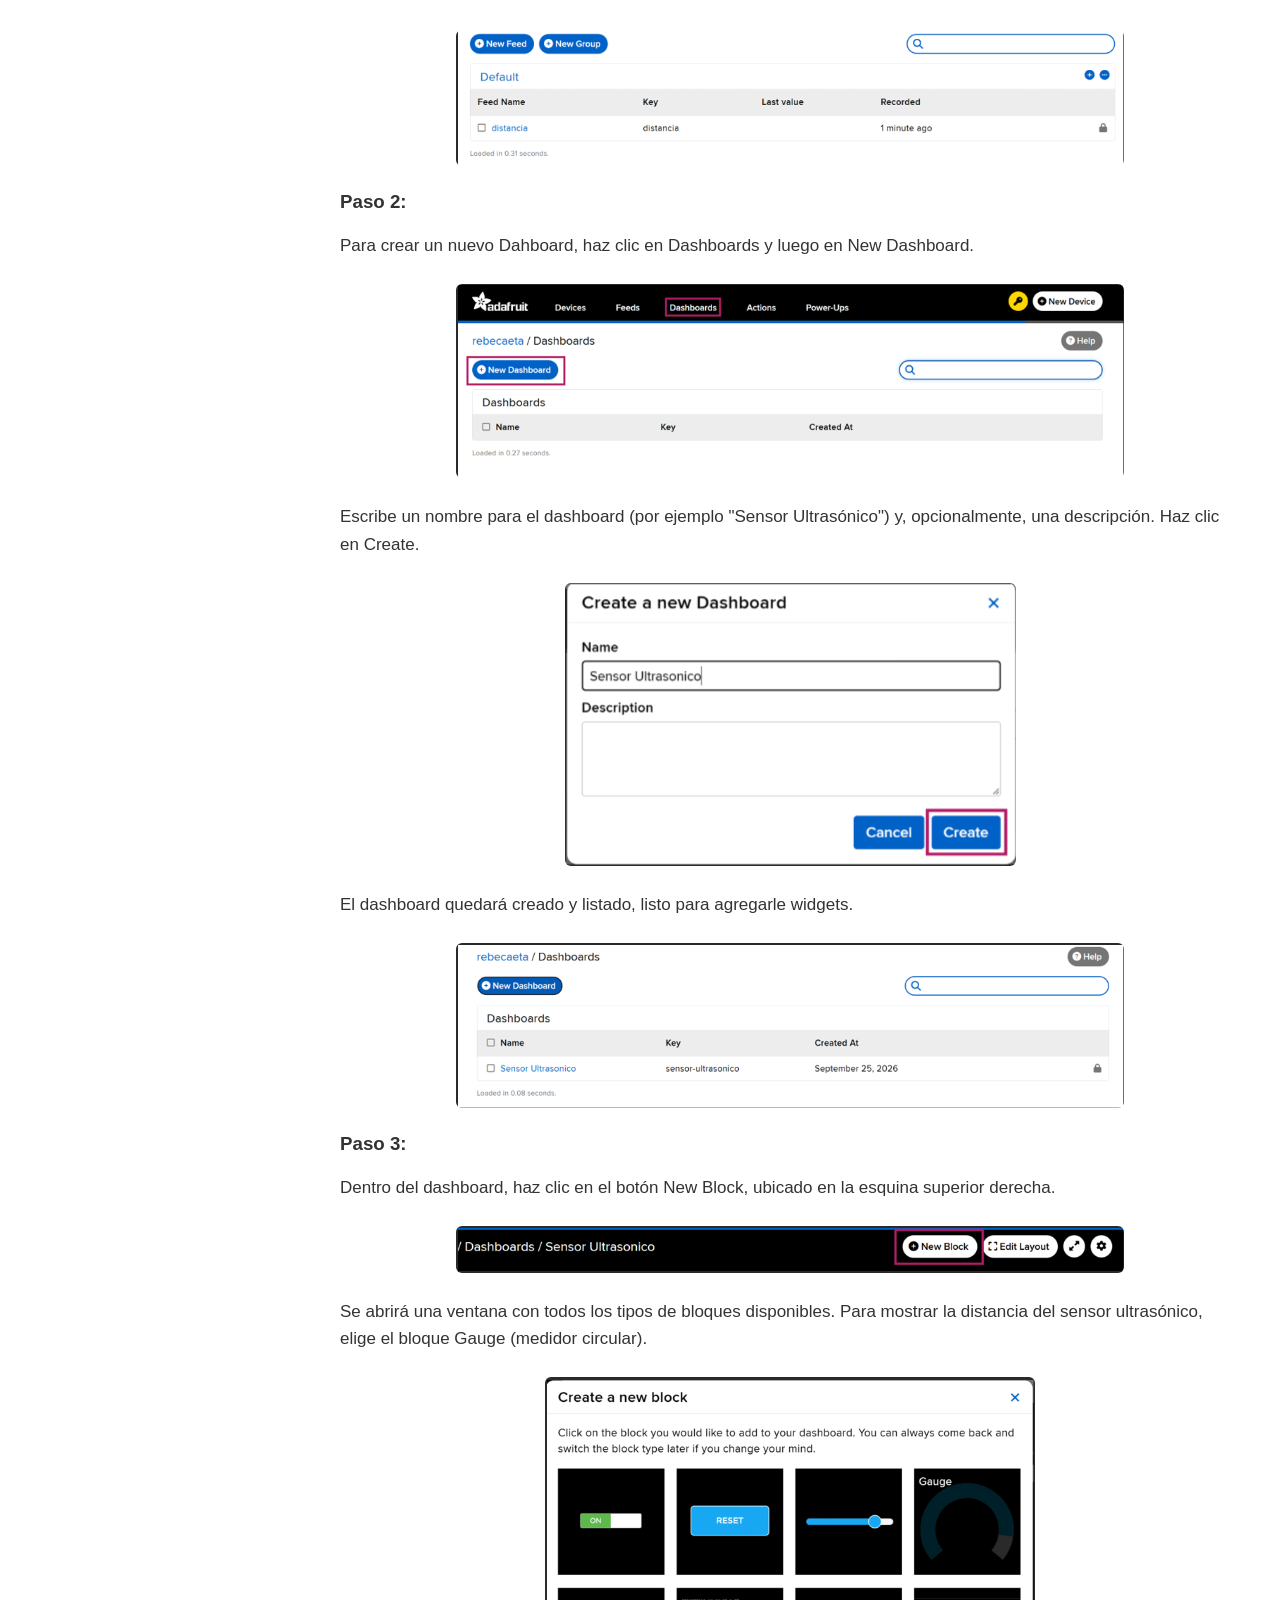
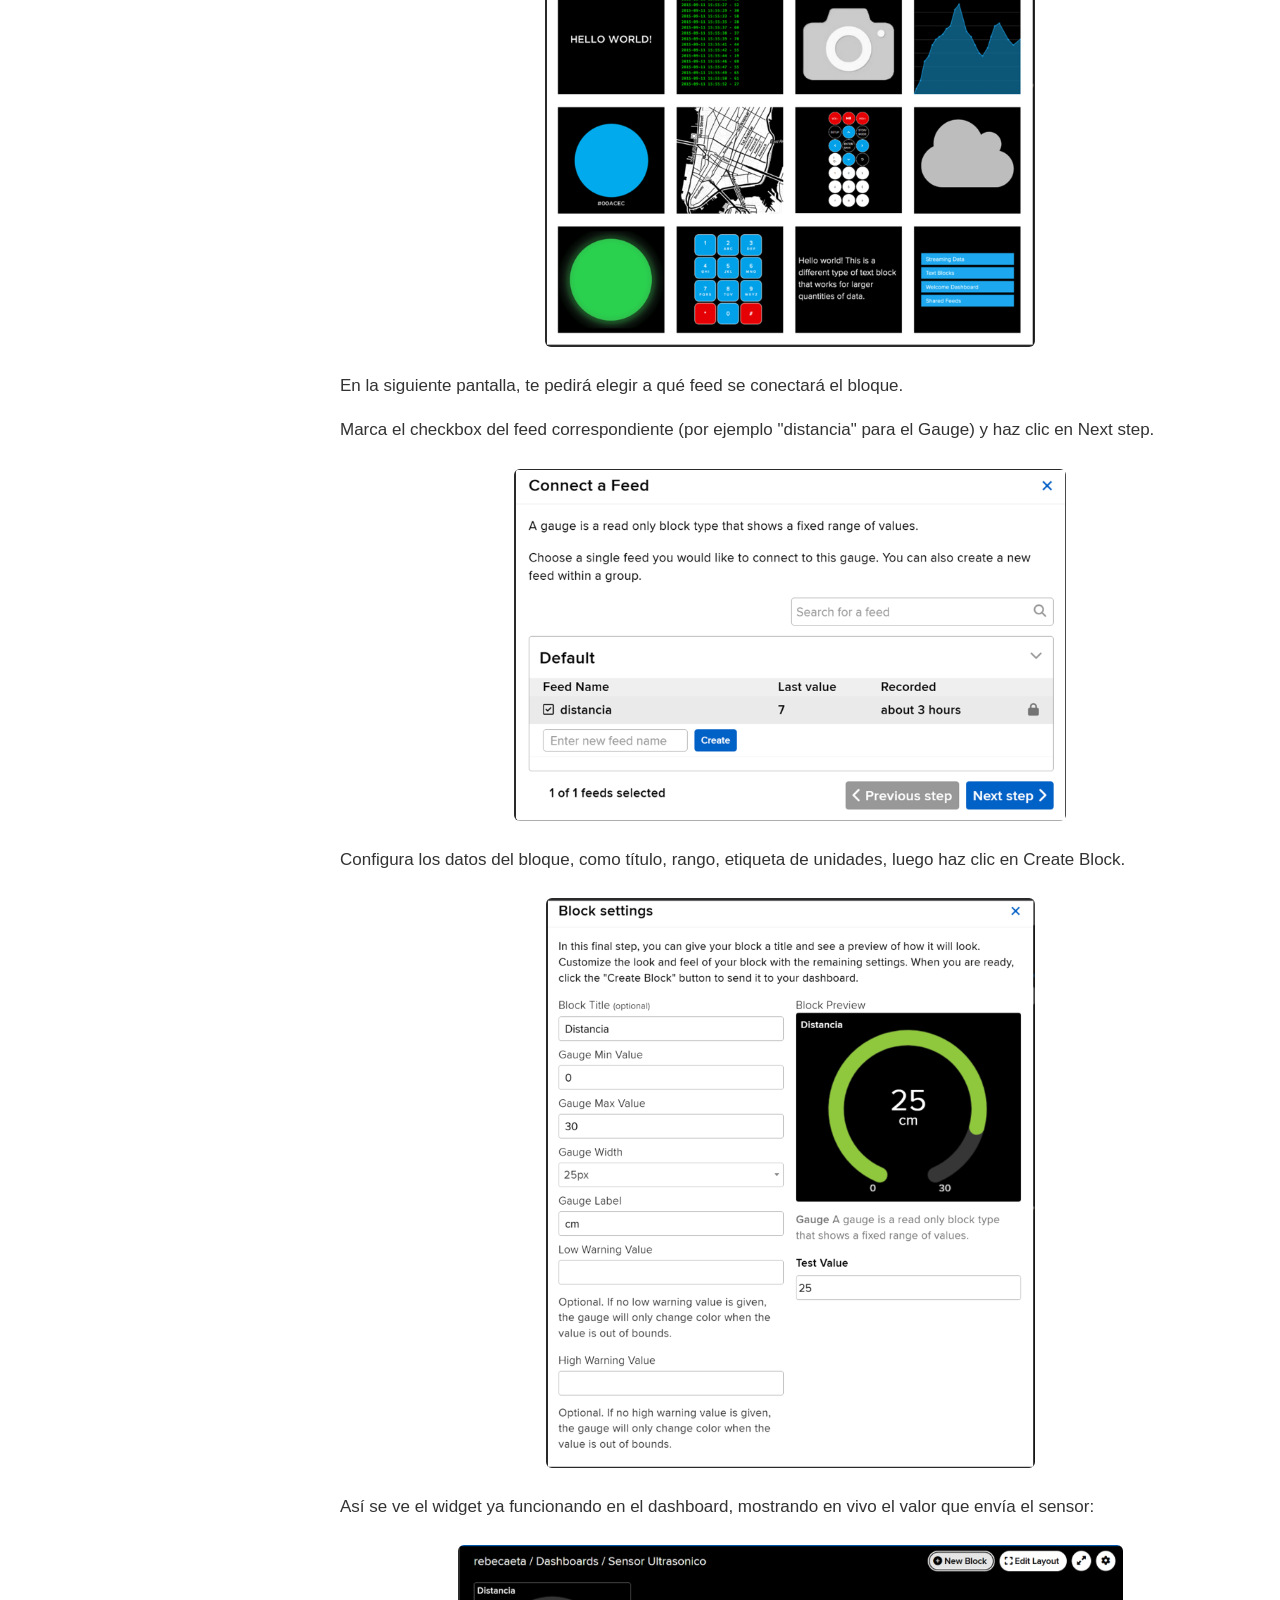
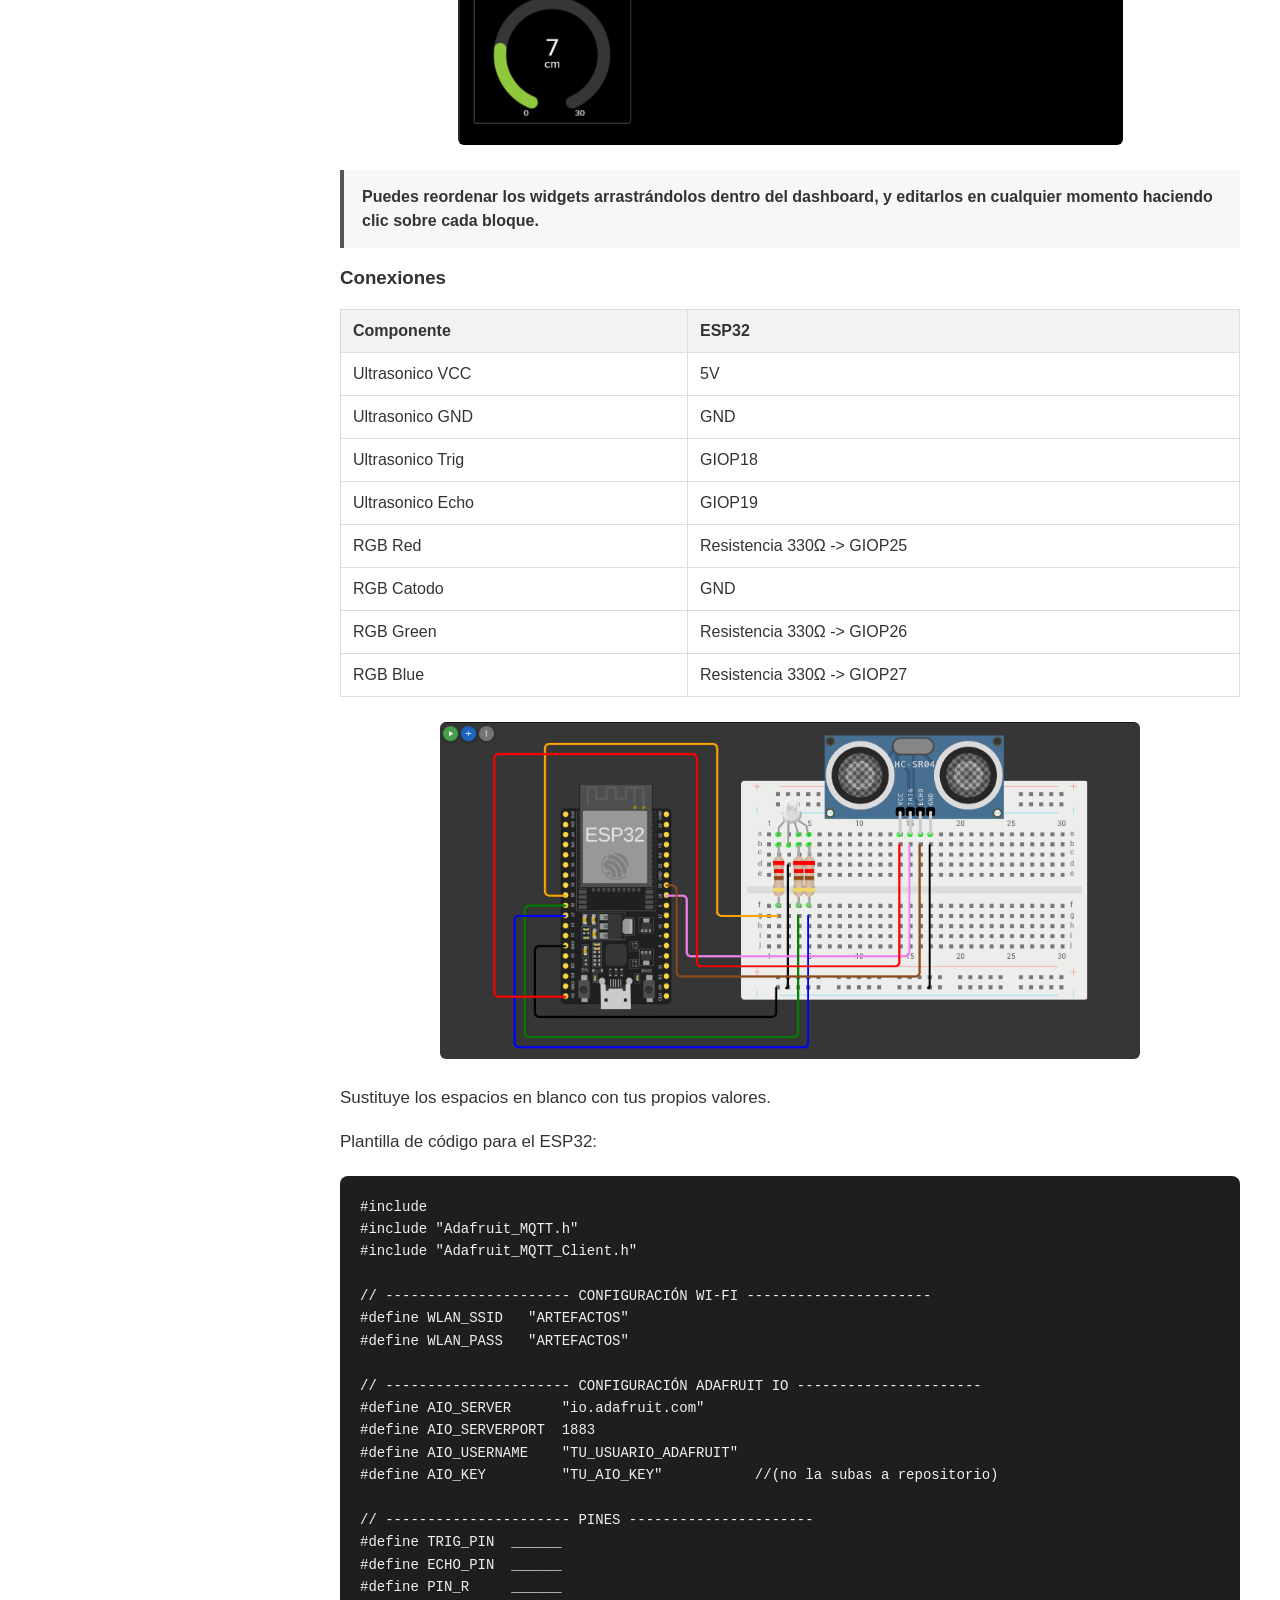
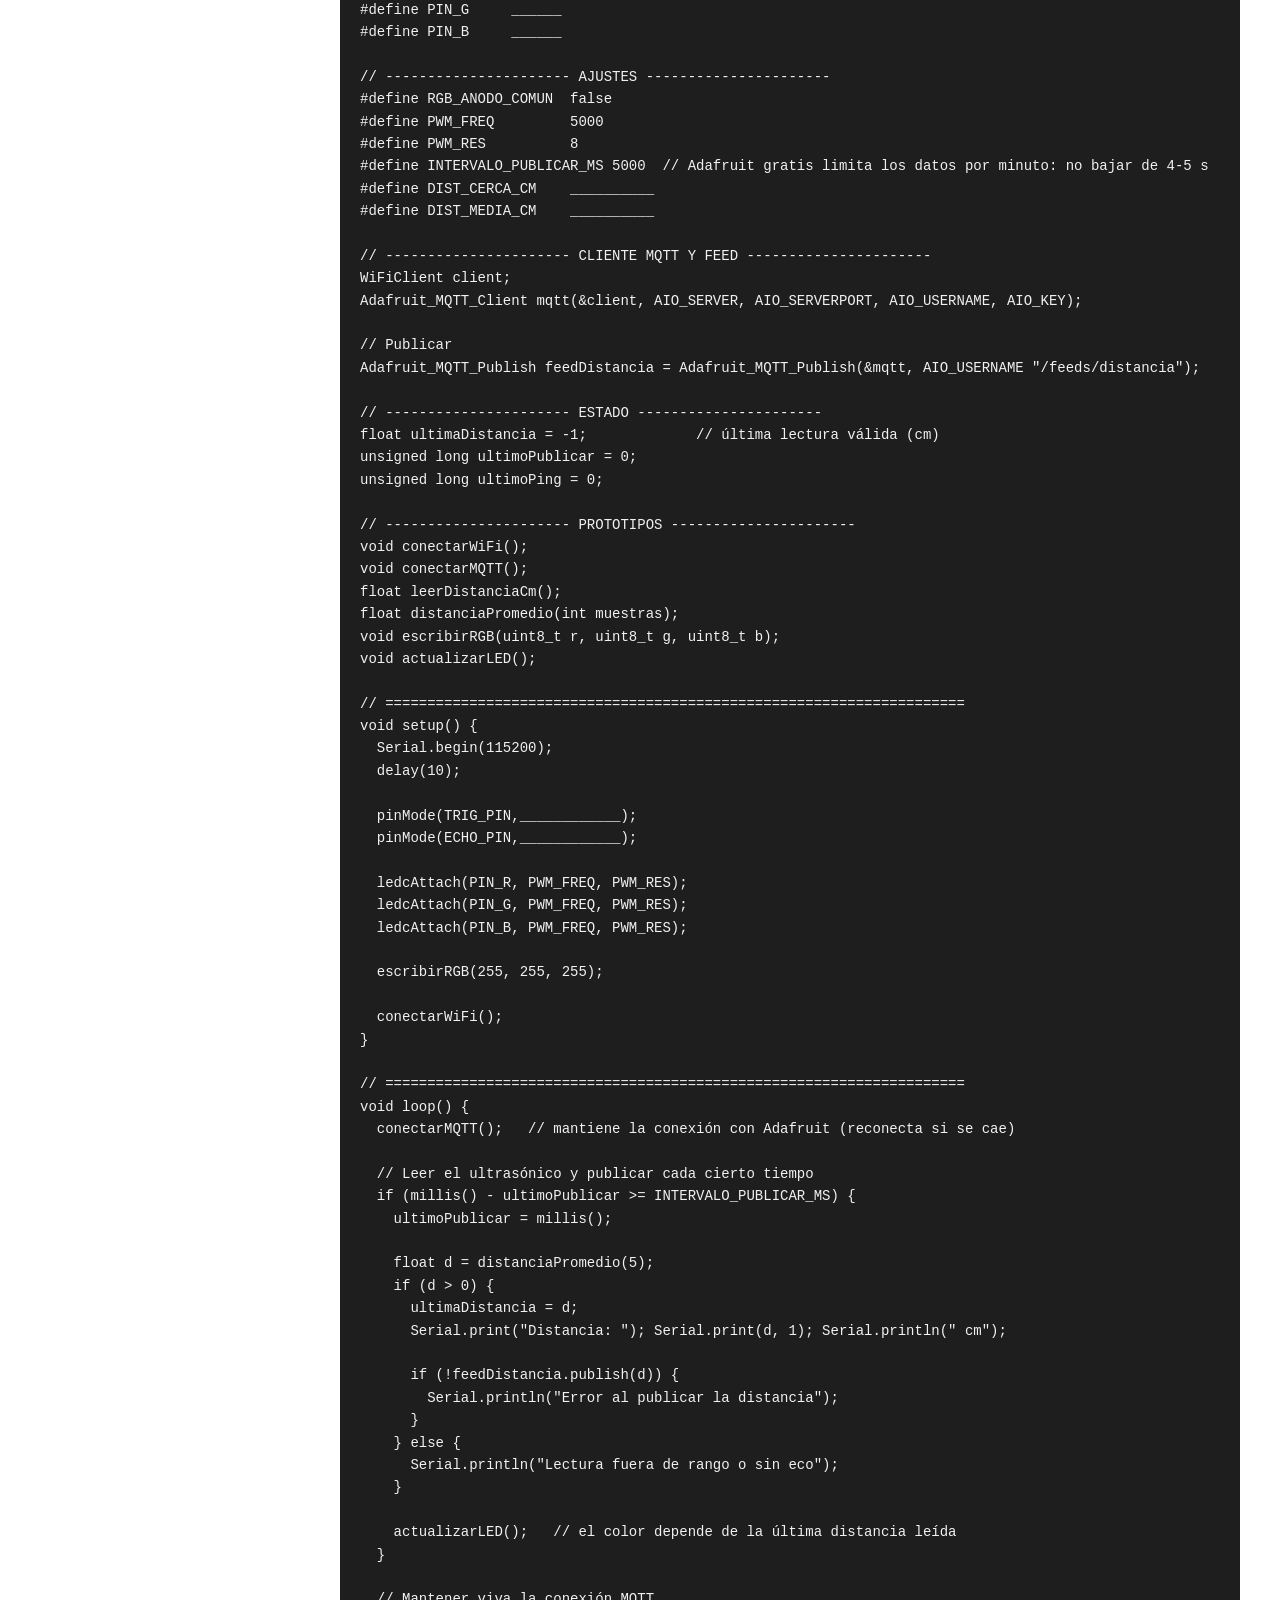
==== commit 6e071b60: "Cambio de definicion de pines" ====
--- a/laboratorio5/index.html
+++ b/laboratorio5/index.html
@@ -402,19 +402,19 @@
 #define AIO_KEY         "TU_AIO_KEY"           //(no la subas a repositorio)
 
 // ---------------------- PINES ----------------------
-#define TRIG_PIN  18
-#define ECHO_PIN  19  
-#define PIN_R     25
-#define PIN_G     26
-#define PIN_B     27
+#define TRIG_PIN  ______
+#define ECHO_PIN  ______
+#define PIN_R     ______
+#define PIN_G     ______
+#define PIN_B     ______
 
 // ---------------------- AJUSTES ----------------------
 #define RGB_ANODO_COMUN  false      
 #define PWM_FREQ         5000
 #define PWM_RES          8         
 #define INTERVALO_PUBLICAR_MS 5000  // Adafruit gratis limita los datos por minuto: no bajar de 4-5 s
-#define DIST_CERCA_CM    __________      // menos de esto -> rojo
-#define DIST_MEDIA_CM    __________      // menos de esto -> amarillo, más -> verde
+#define DIST_CERCA_CM    __________     
+#define DIST_MEDIA_CM    __________    
 
 // ---------------------- CLIENTE MQTT Y FEED ----------------------
 WiFiClient client;
@@ -441,8 +441,8 @@
   Serial.begin(115200);
   delay(10);
 
-  pinMode(TRIG_PIN,___________);
-  pinMode(ECHO_PIN,___________);
+  pinMode(TRIG_PIN,____________);
+  pinMode(ECHO_PIN,____________);
 
   ledcAttach(PIN_R, PWM_FREQ, PWM_RES);
   ledcAttach(PIN_G, PWM_FREQ, PWM_RES);
@@ -493,7 +493,7 @@
   delayMicroseconds(10);
   digitalWrite(TRIG_PIN, LOW);
 
-  long duracion = pulseIn(ECHO_PIN,_________, 30000);
+  long duracion = pulseIn(ECHO_PIN,__________, 30000);
   if (duracion == 0) return -1;   // no hubo eco
 
   float distancia = ______________________________;
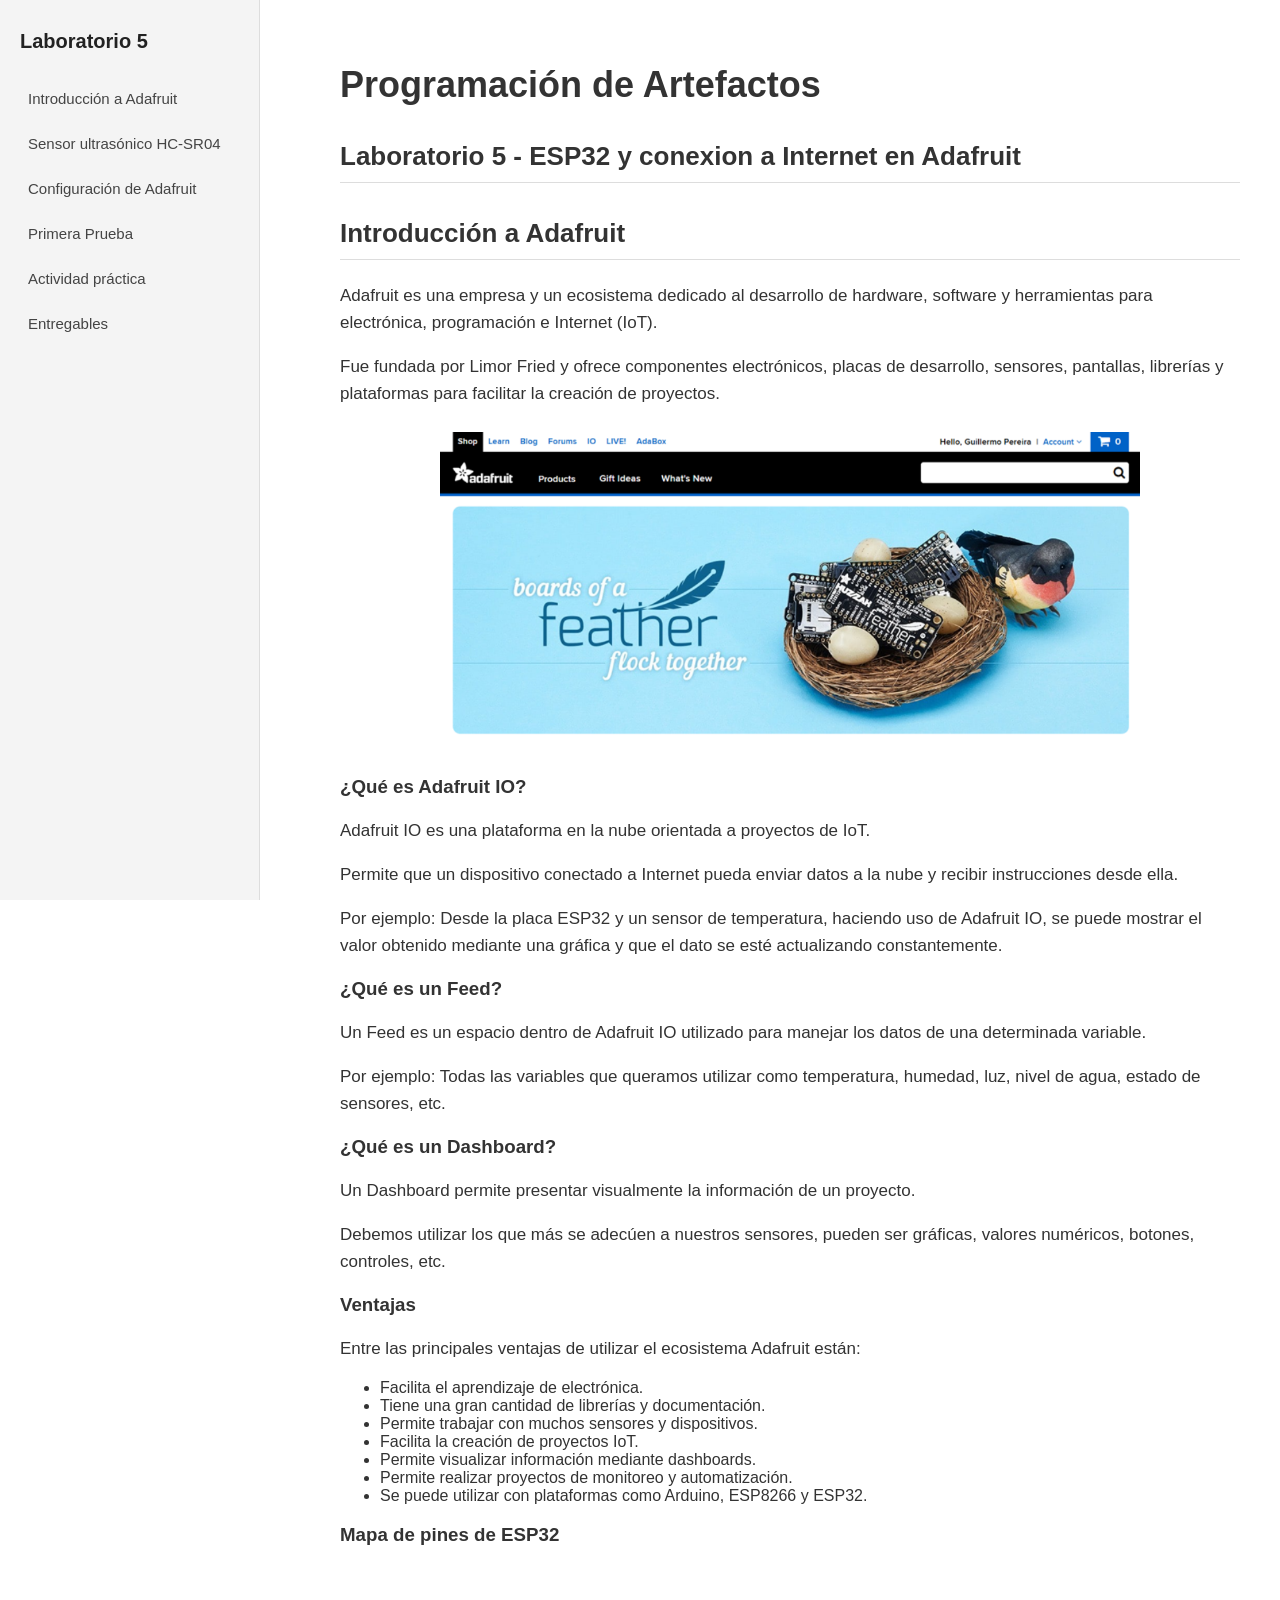
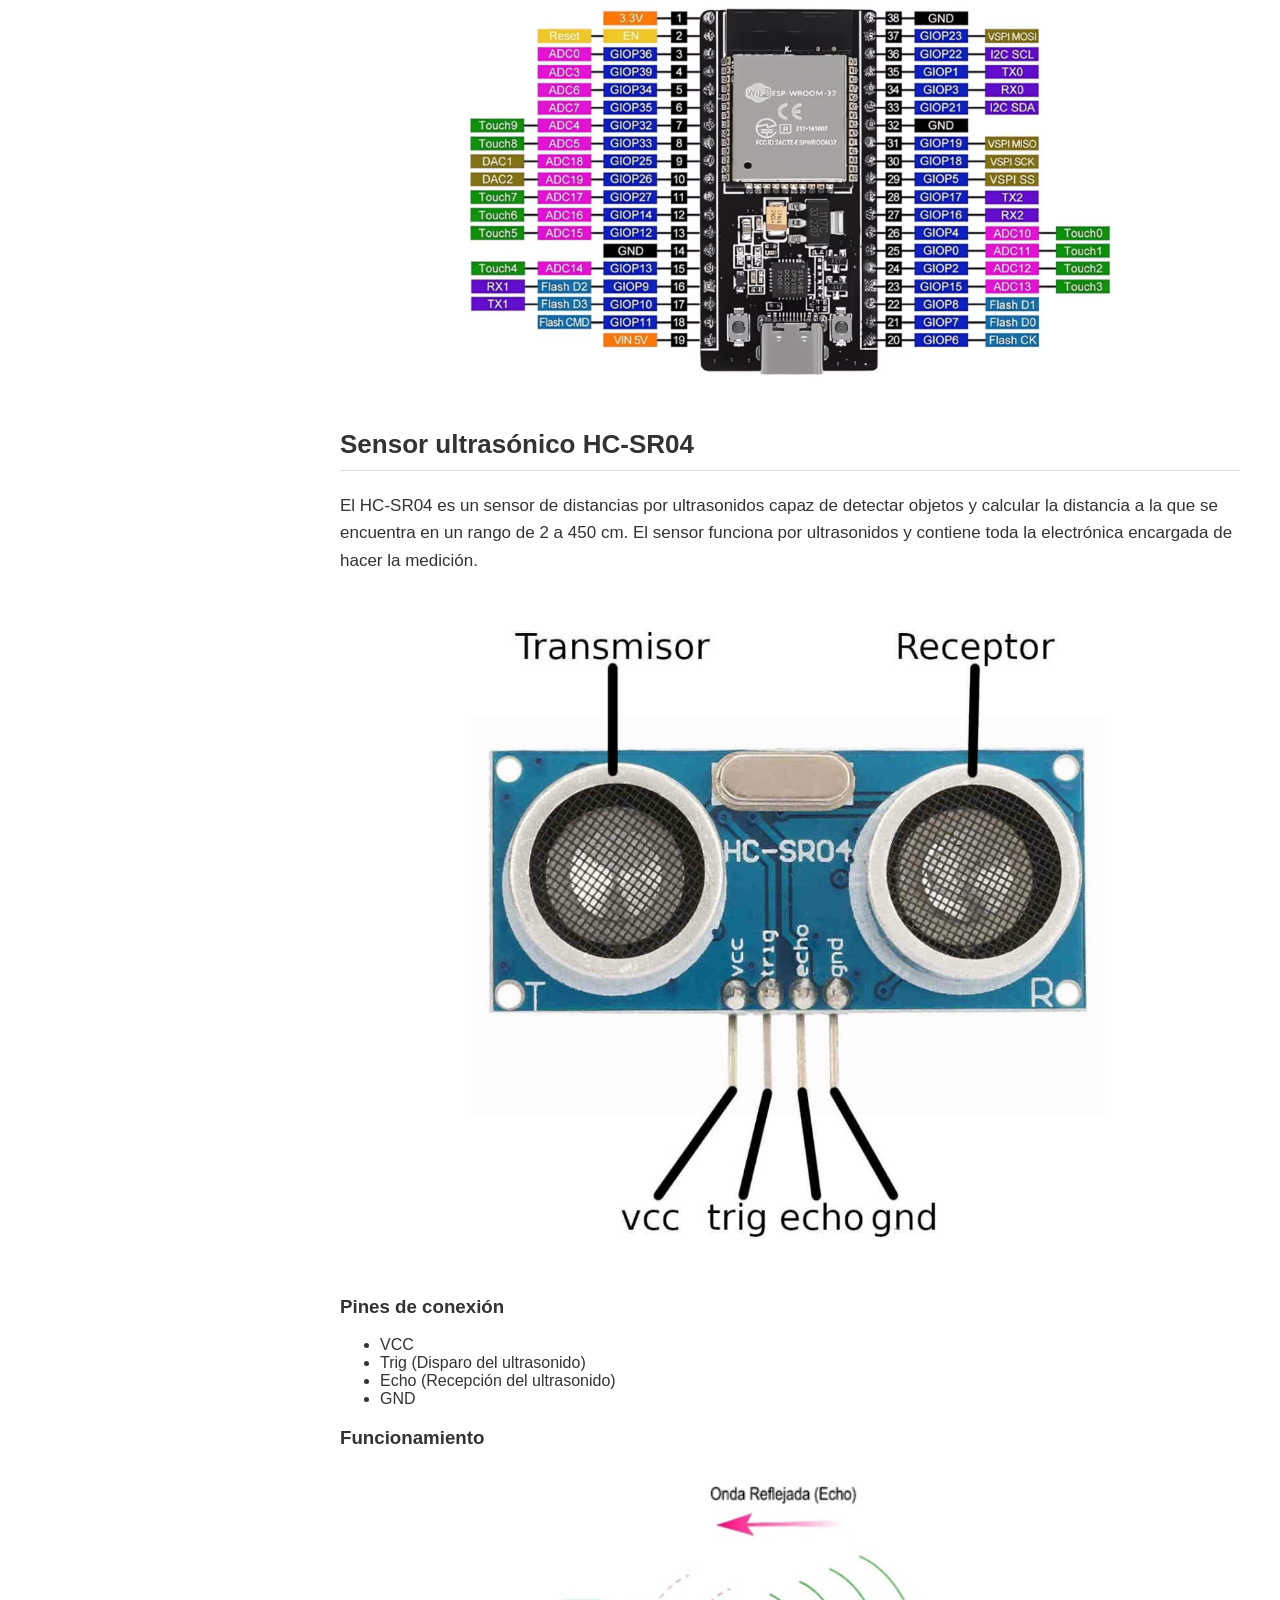
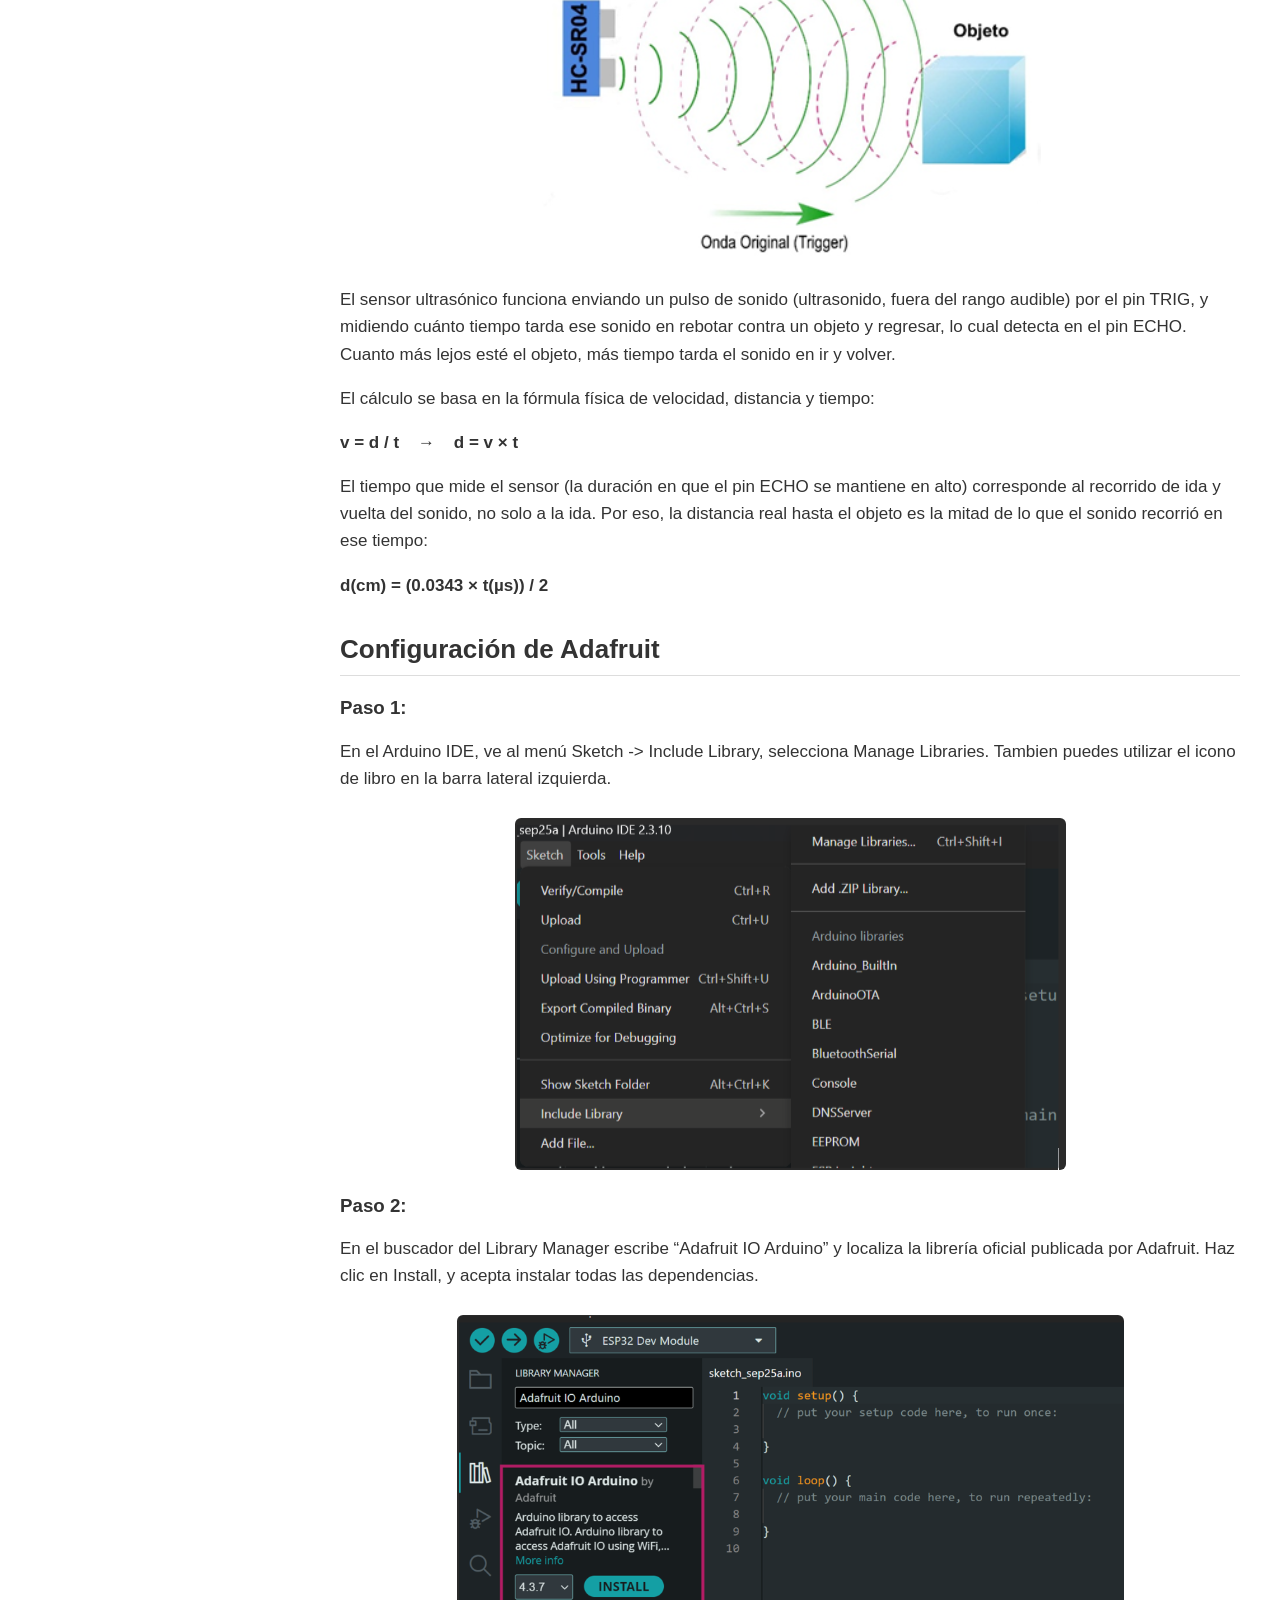
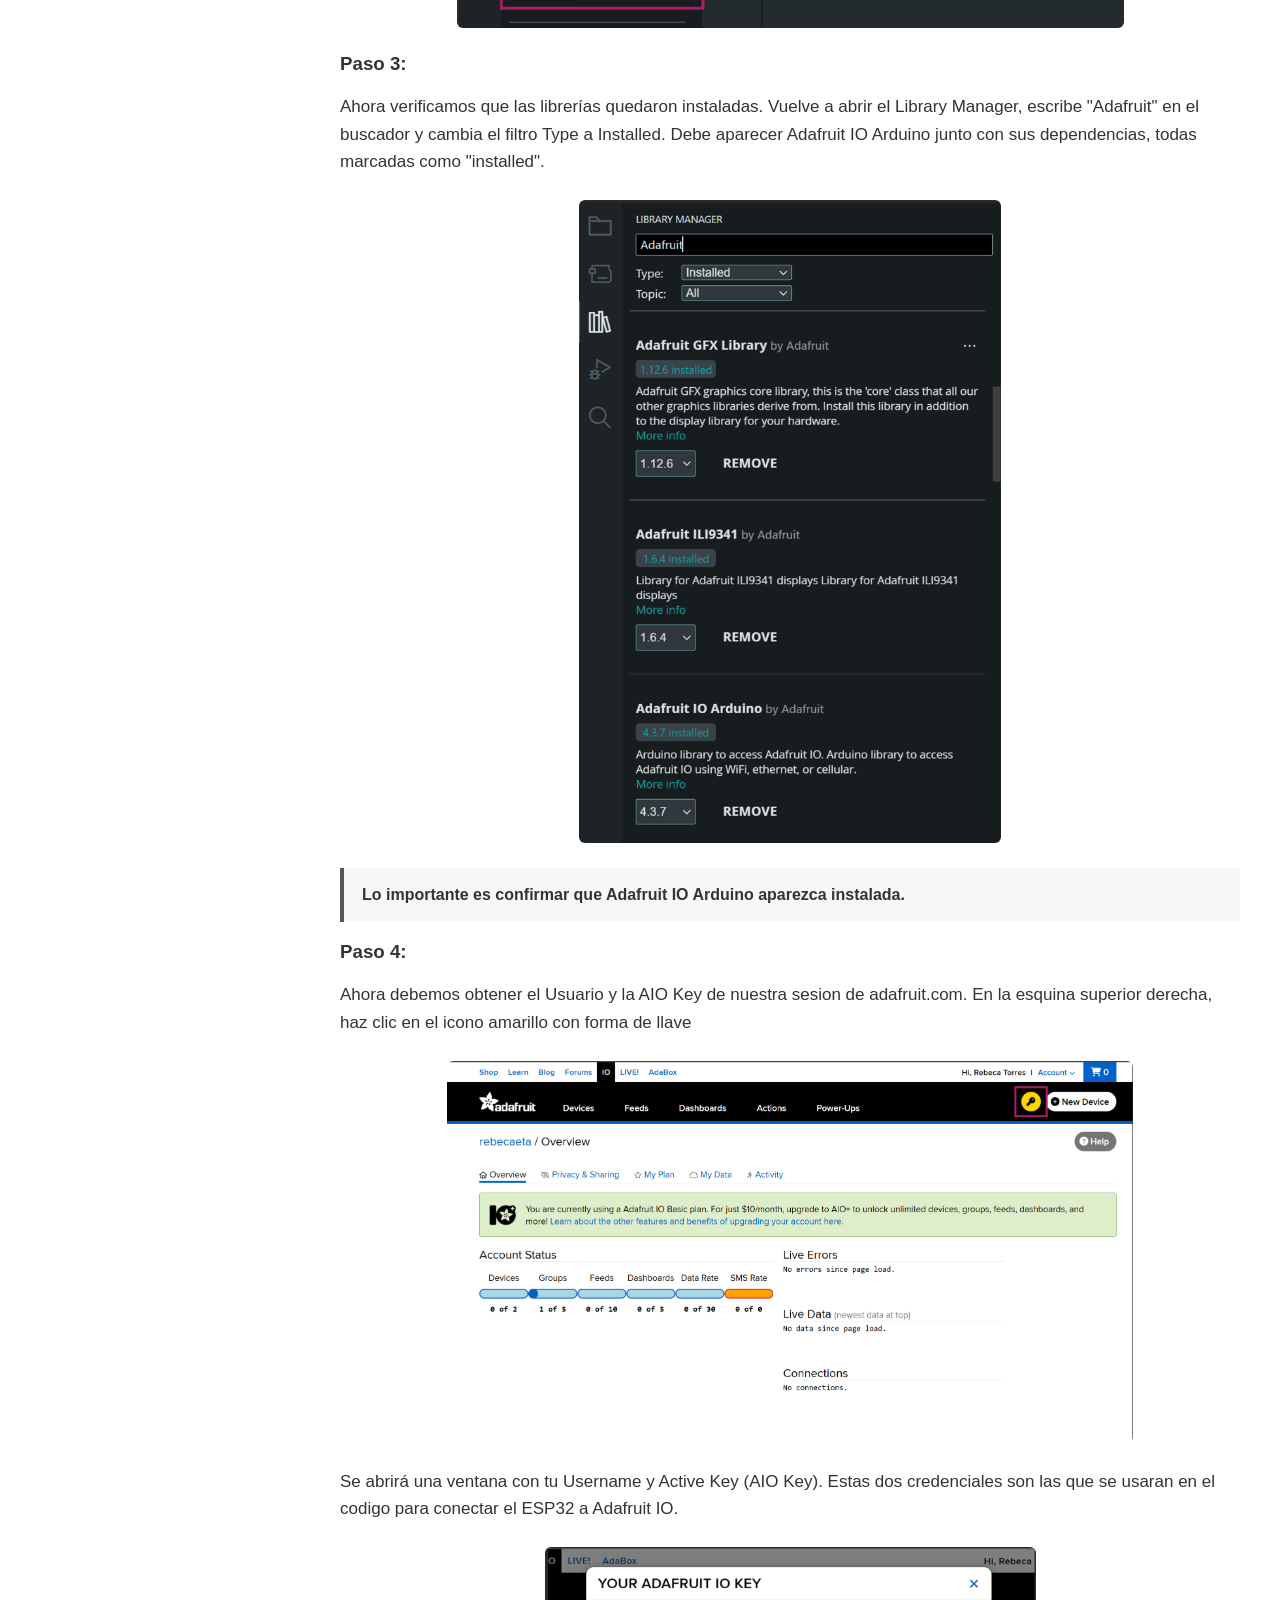
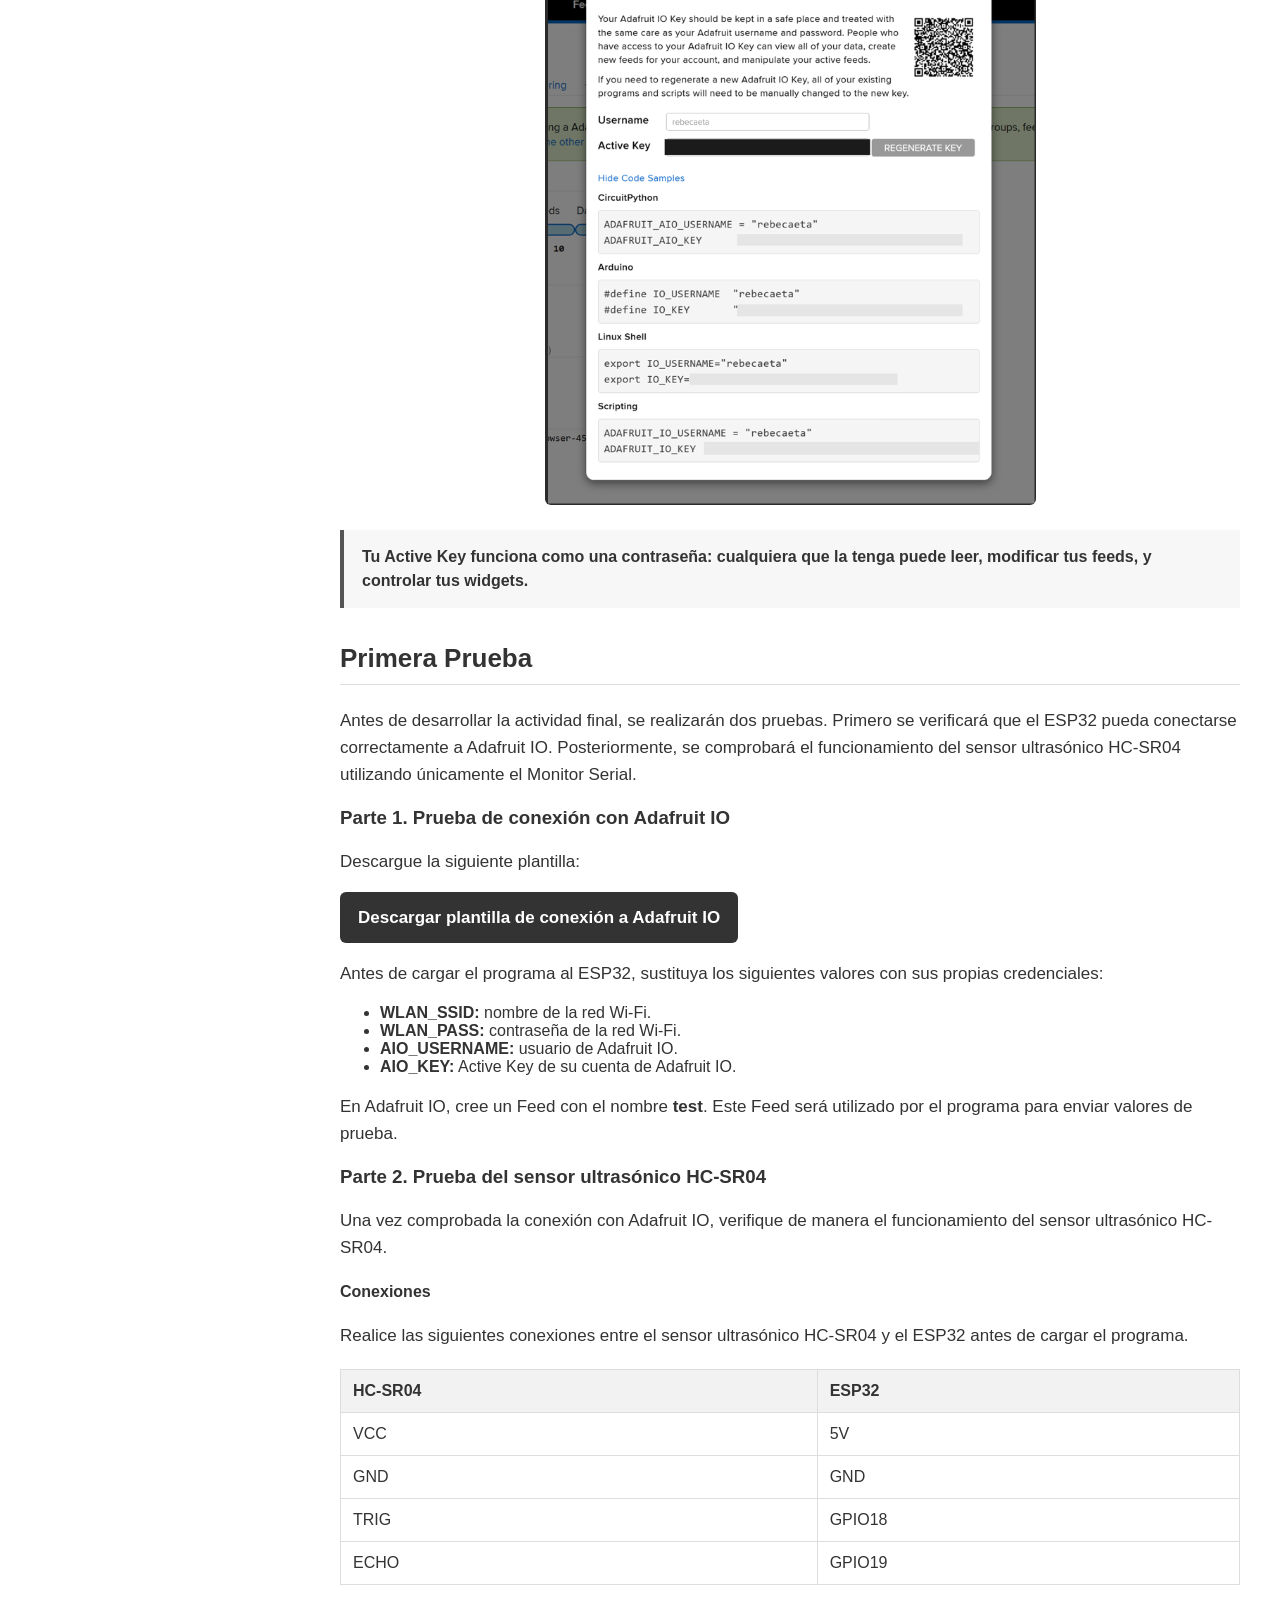
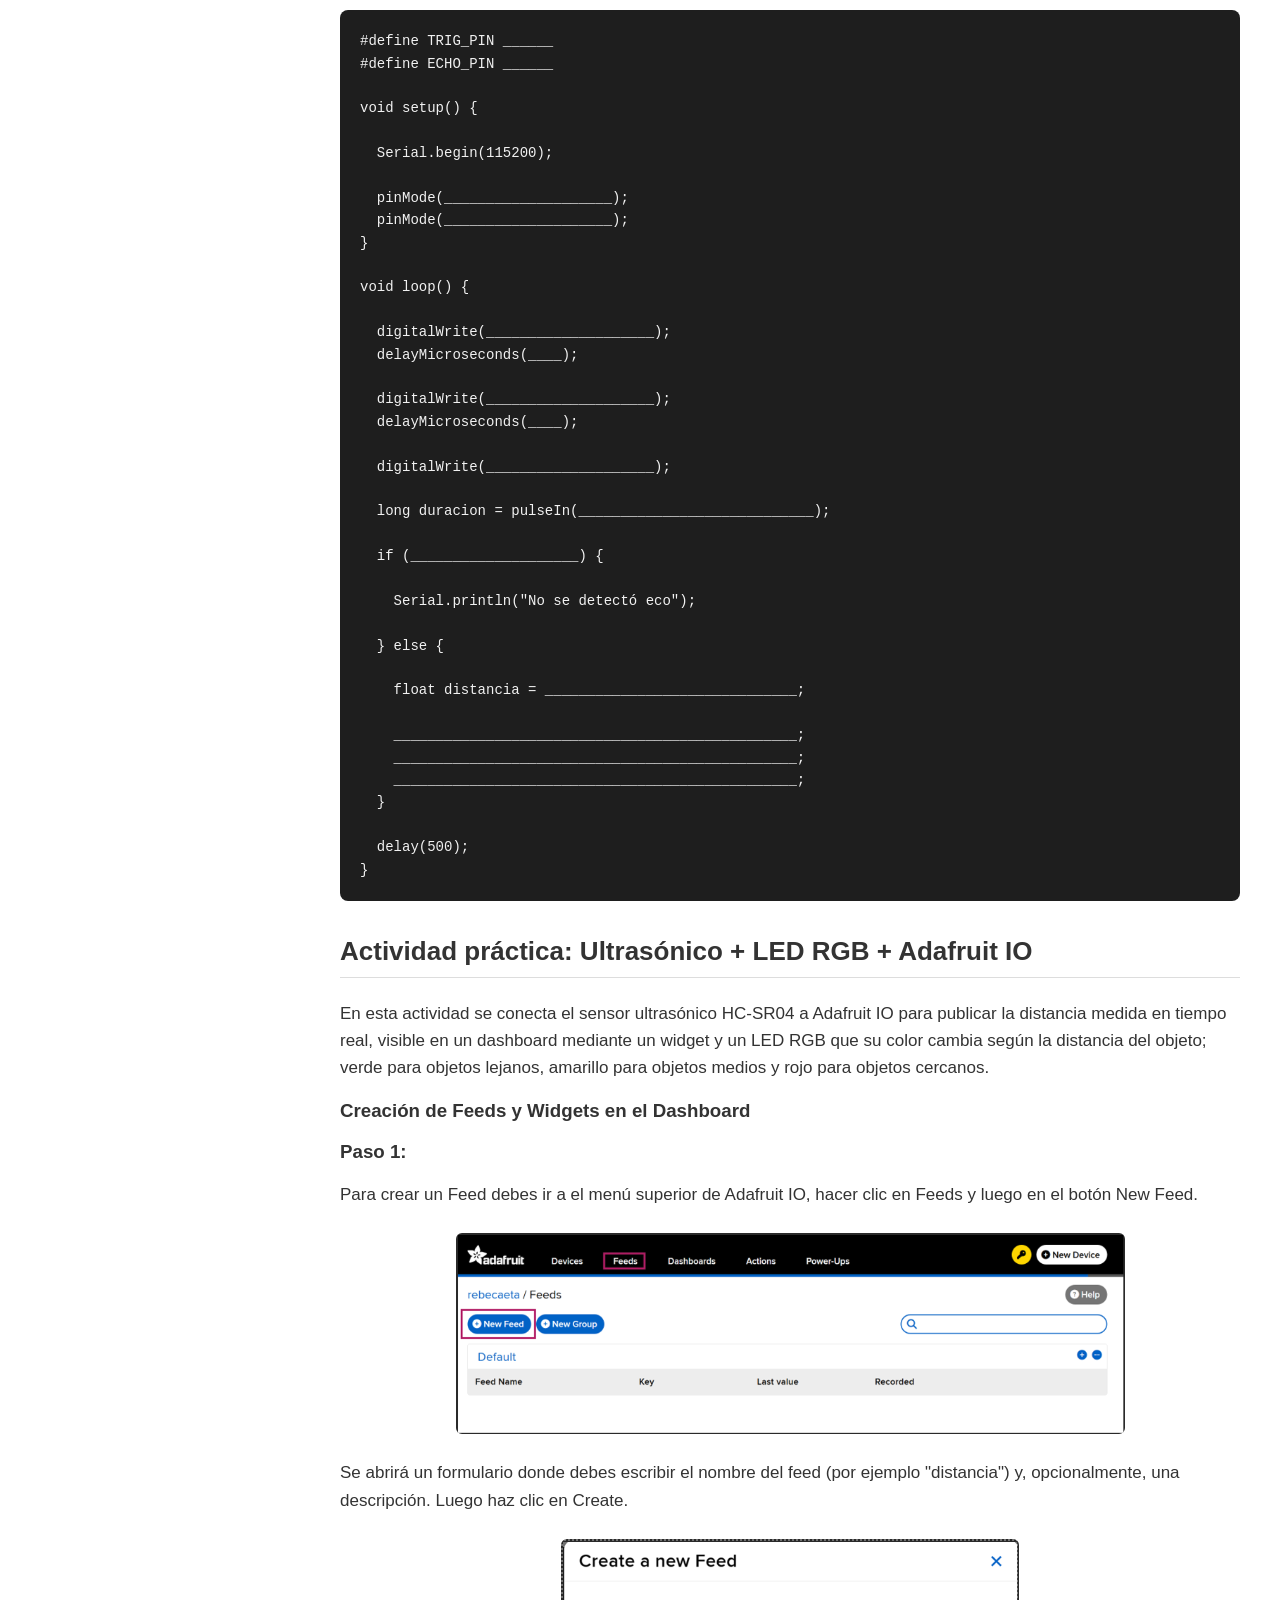
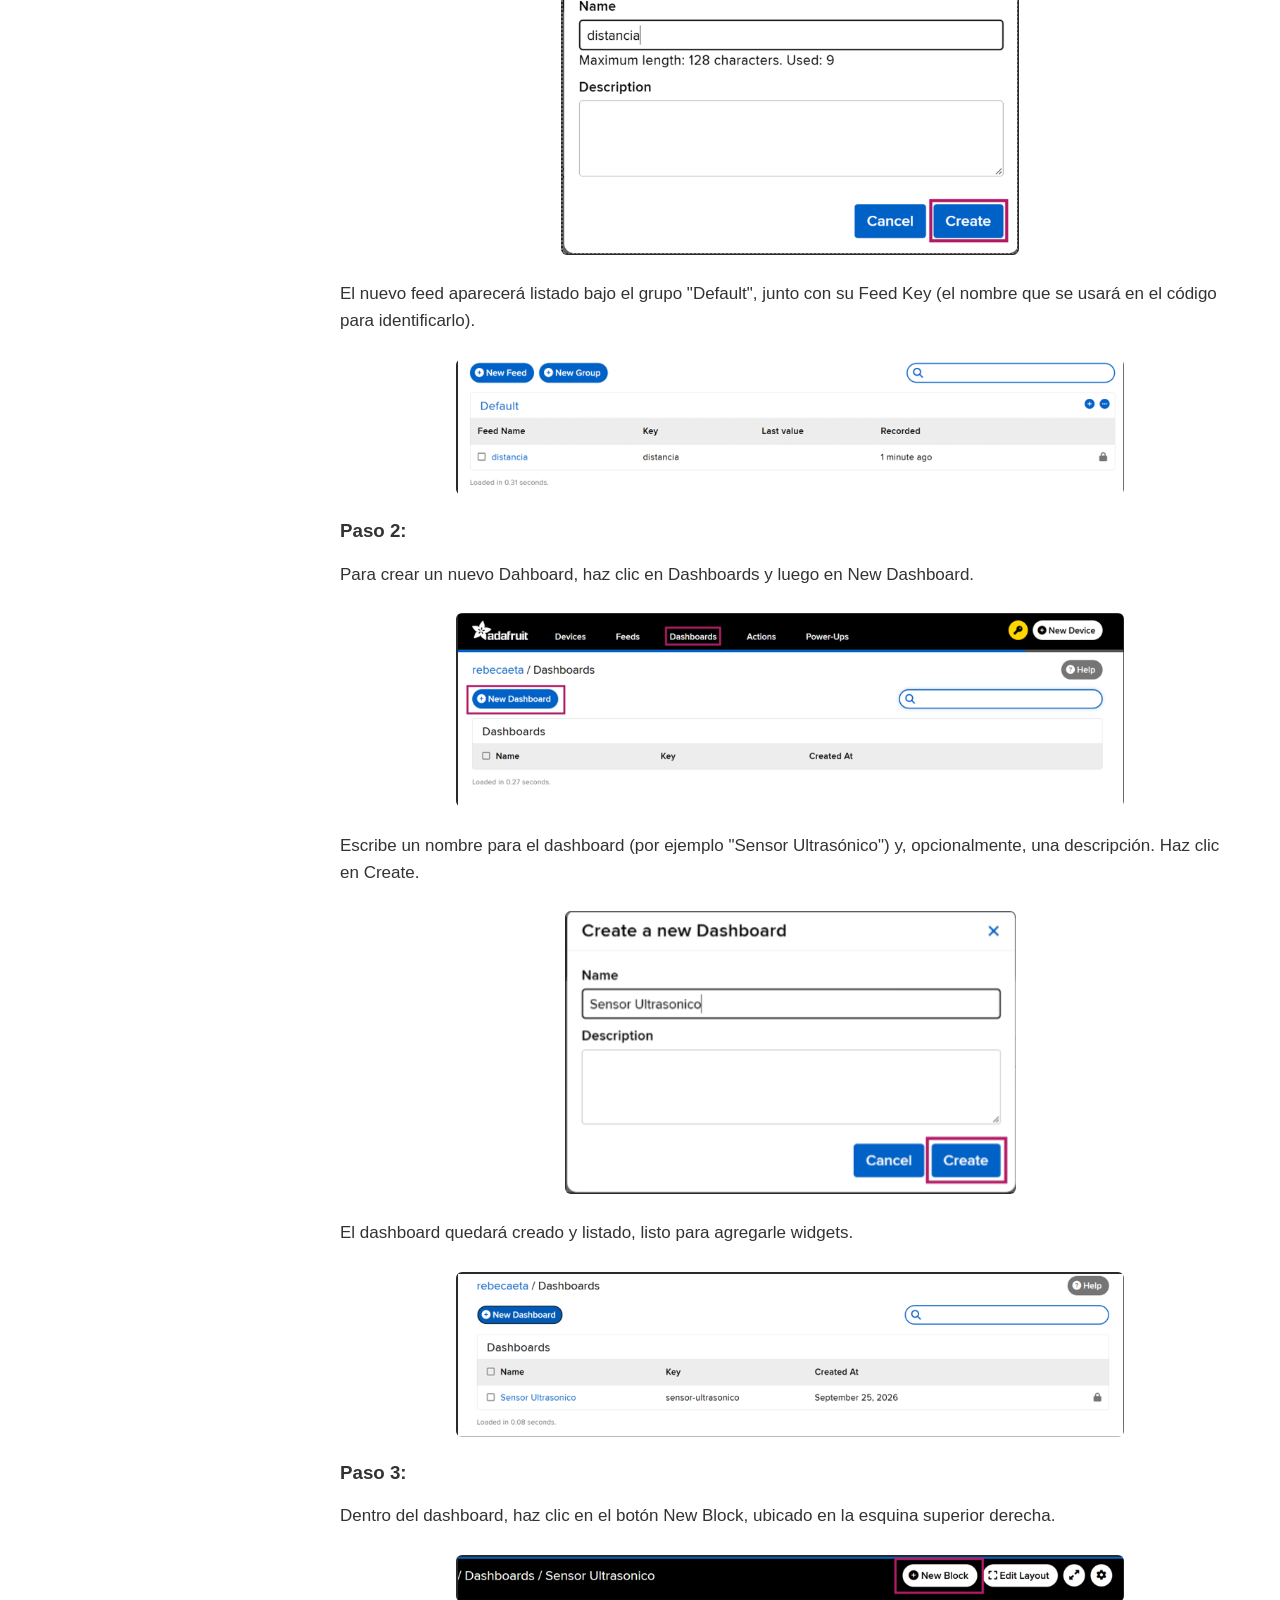
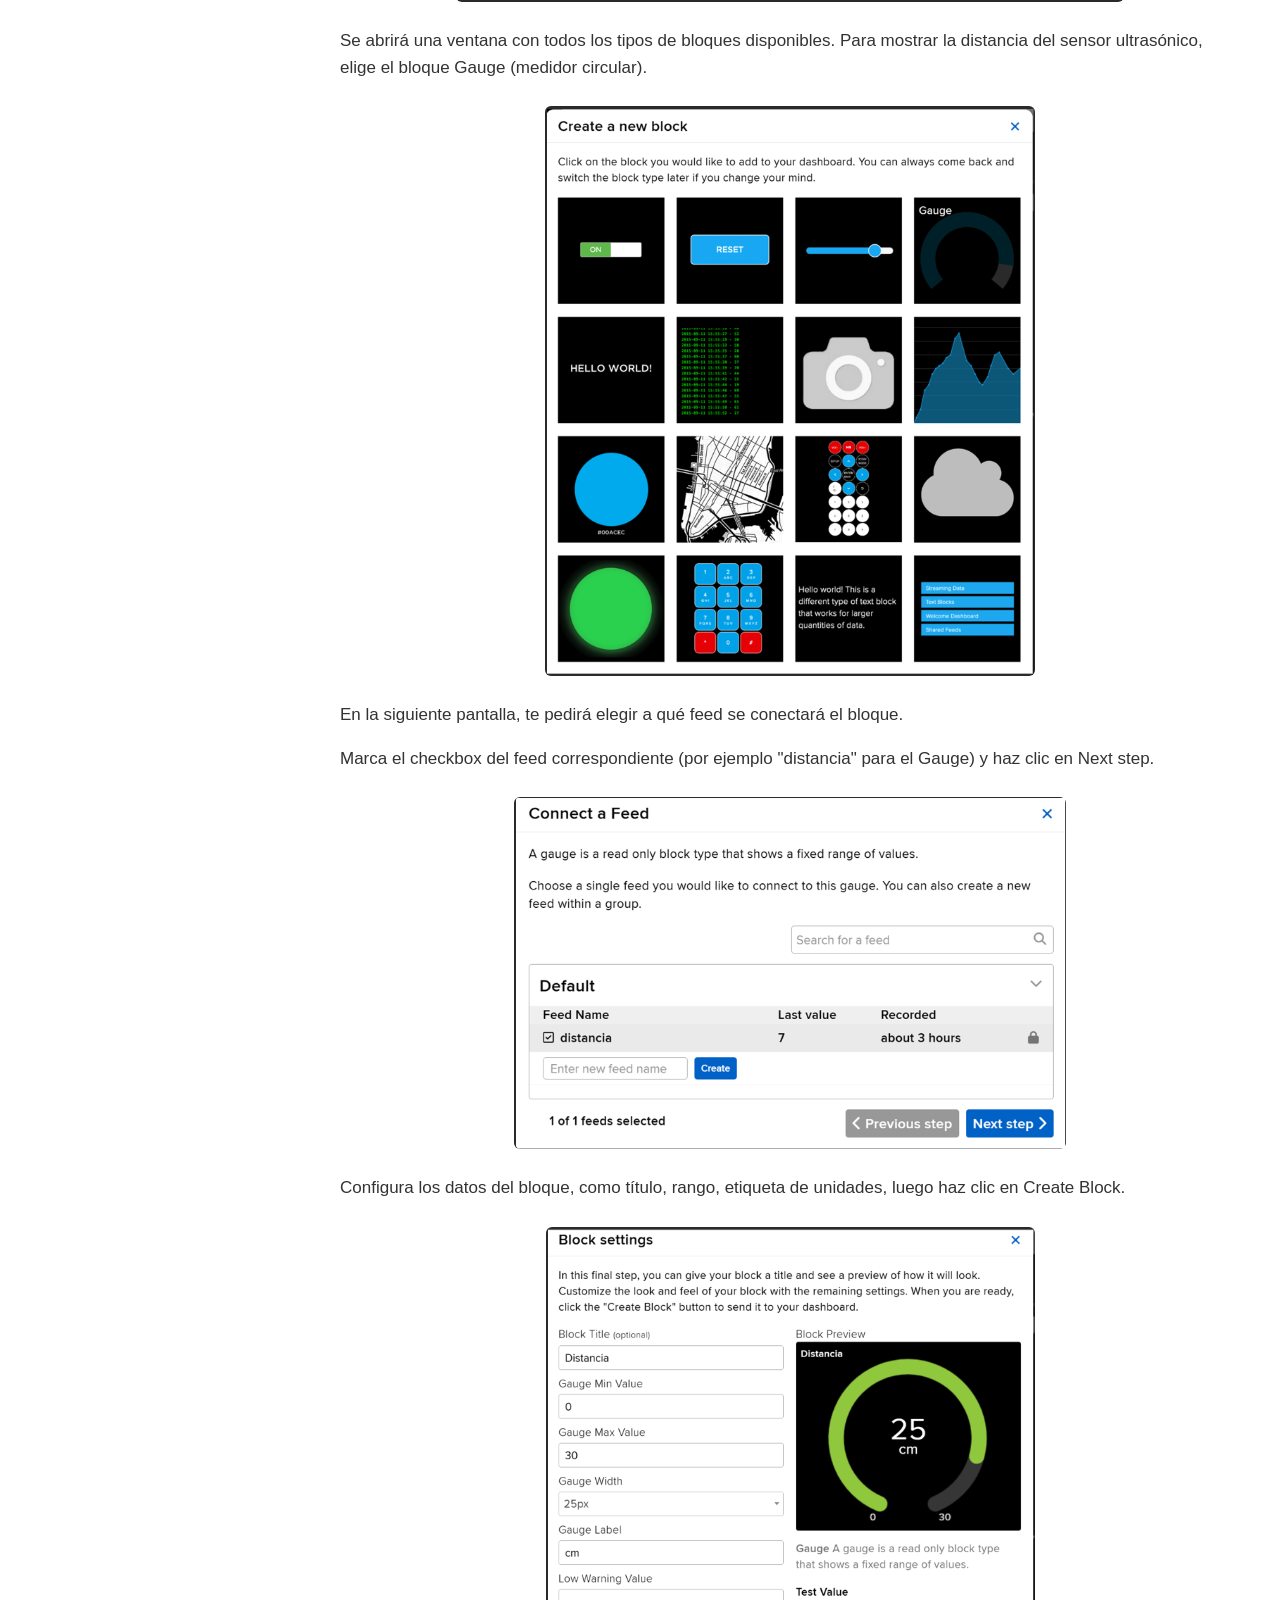
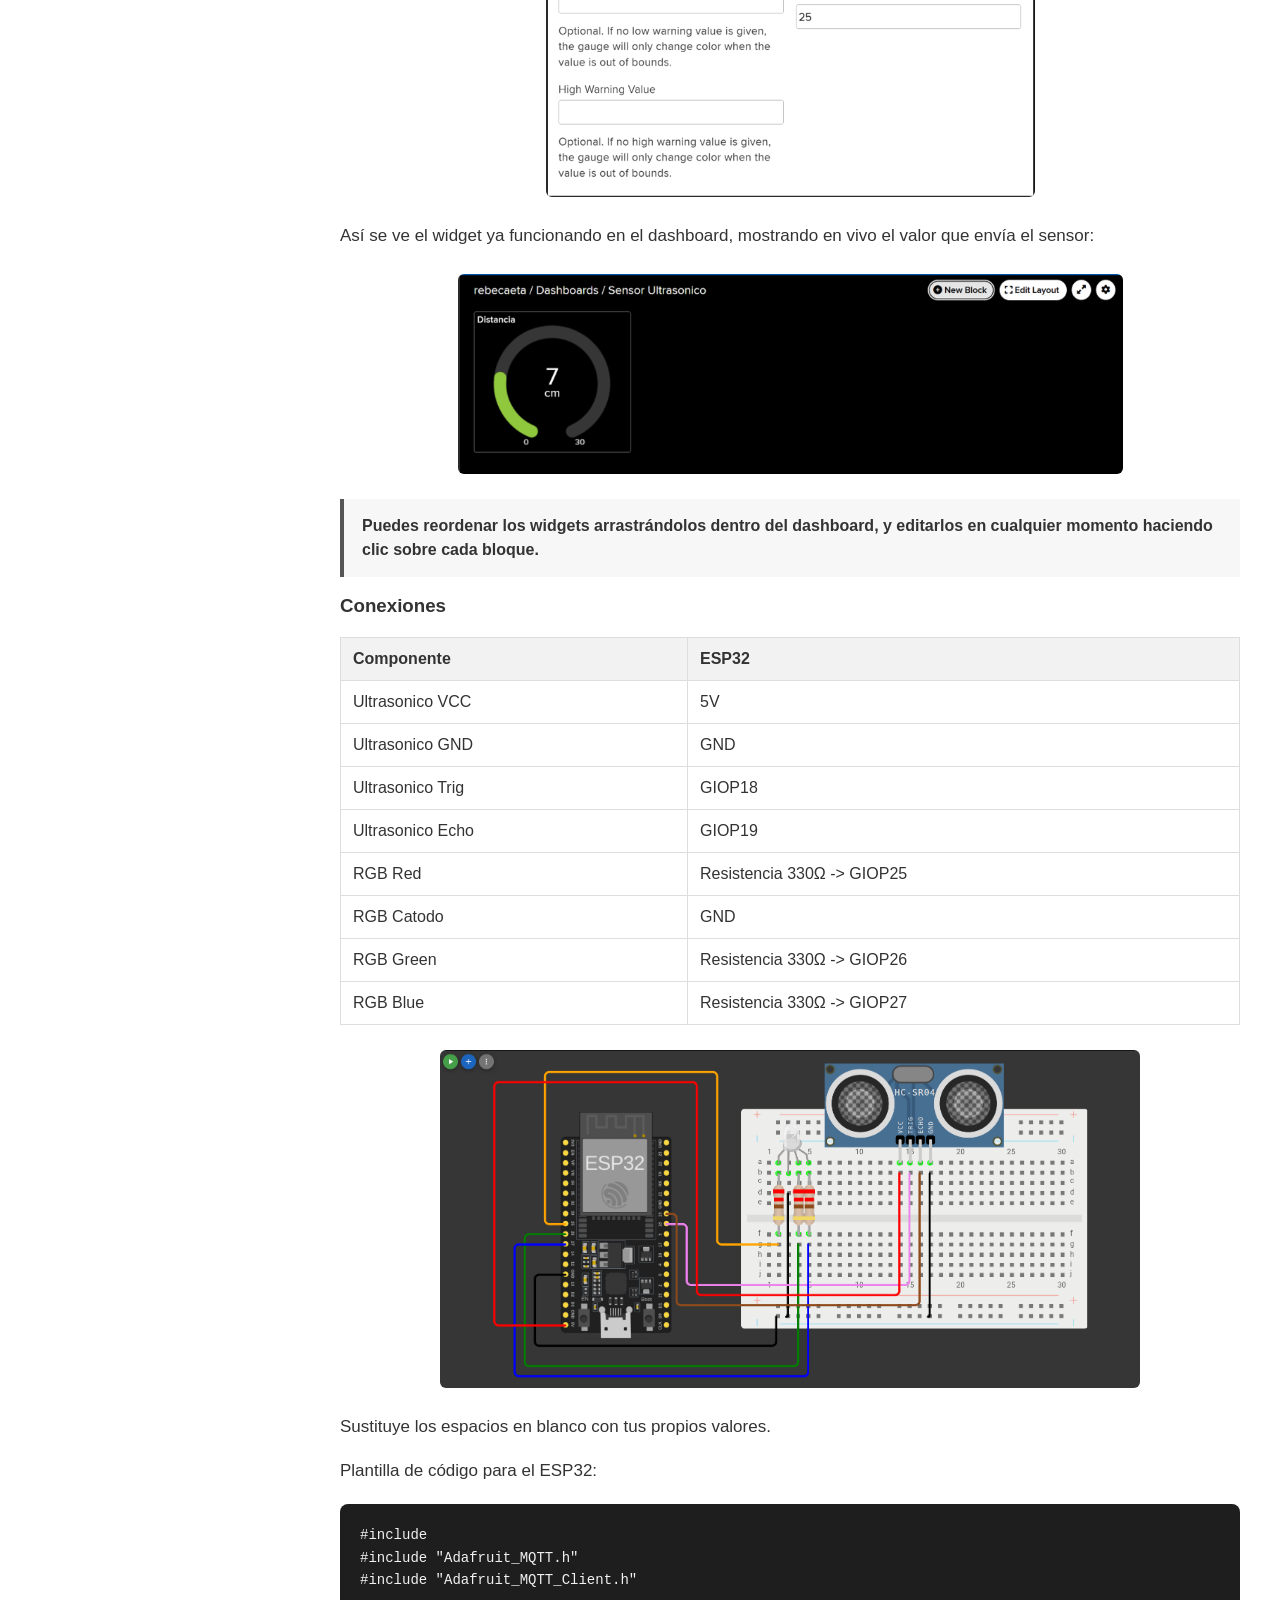
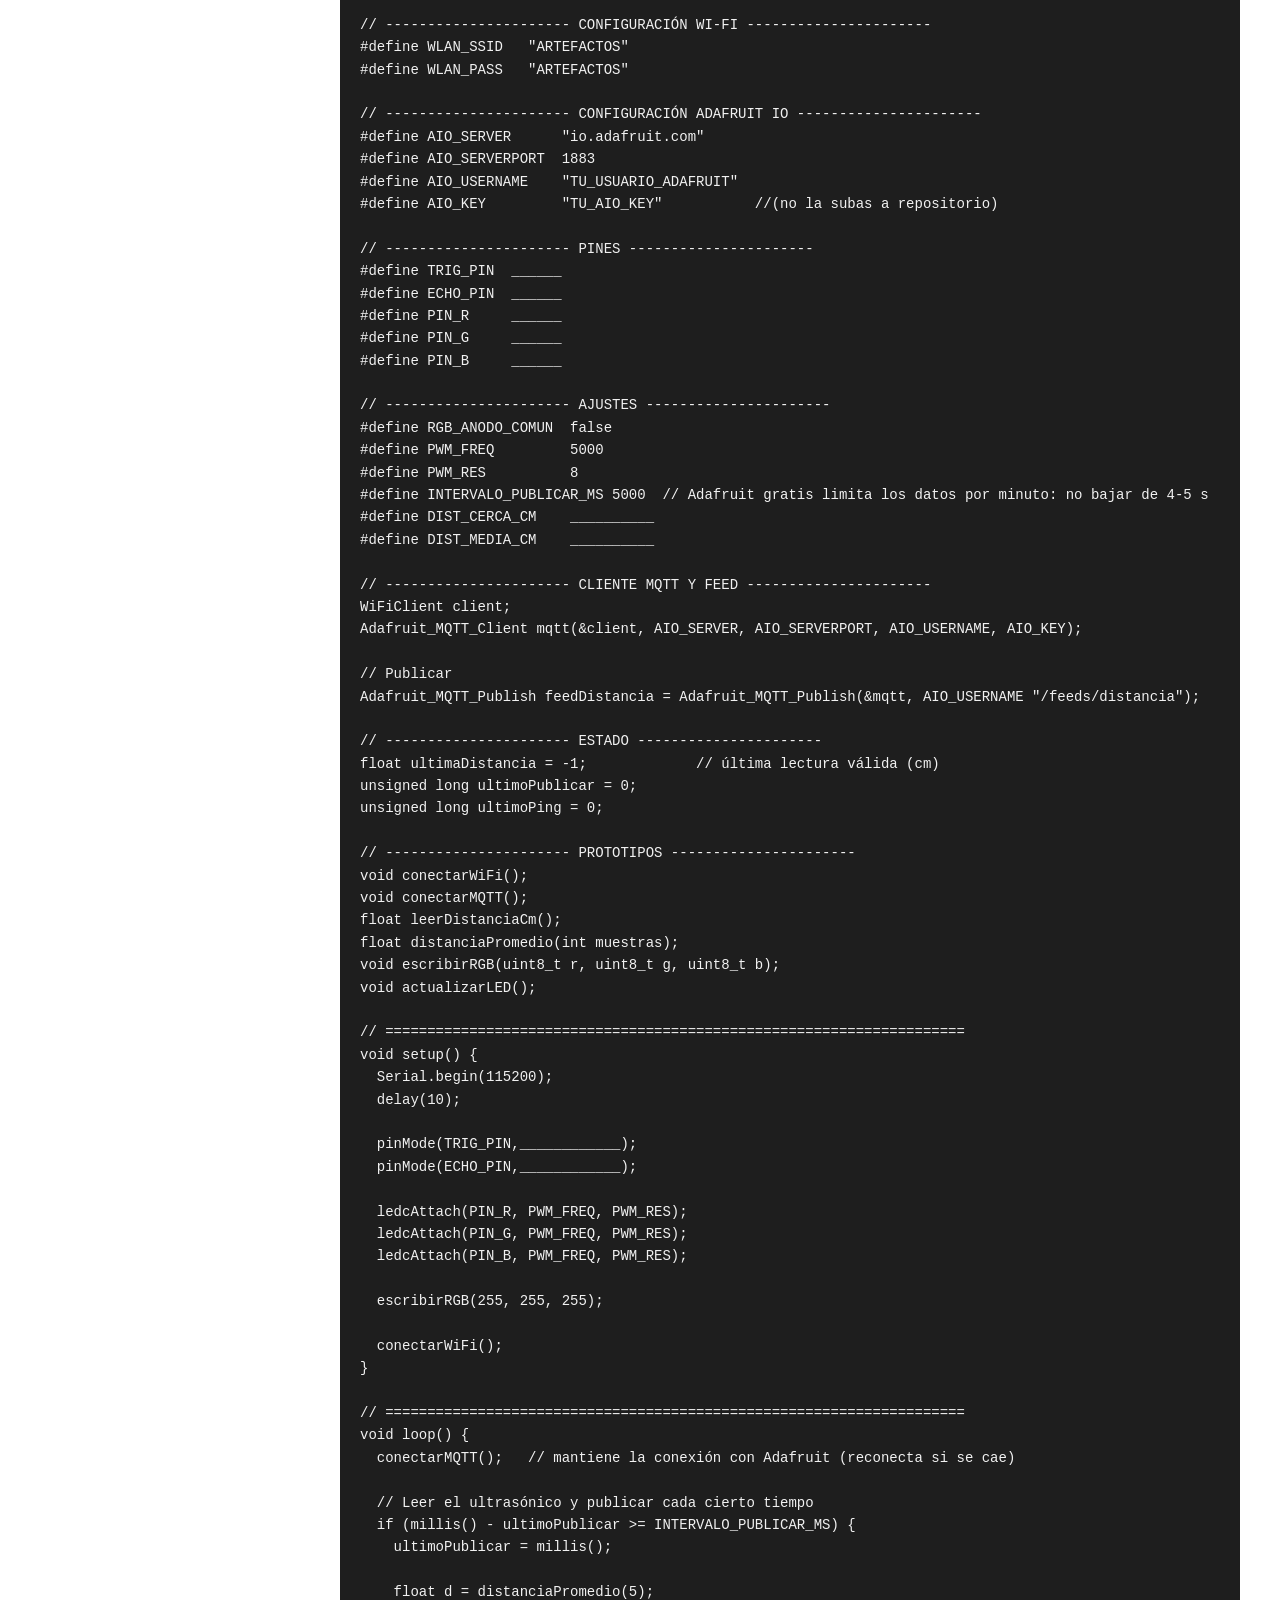
==== commit 6d7c1e88: "Document HC-SR04 connections in index.html Added connection details for HC-SR04 sensor to ESP32." ====
--- a/laboratorio5/index.html
+++ b/laboratorio5/index.html
@@ -265,6 +265,41 @@
         Una vez comprobada la conexión con Adafruit IO, verifique de manera
         el funcionamiento del sensor ultrasónico HC-SR04.
     </p>
+<h4>Conexiones</h4>
+
+<p>
+    Realice las siguientes conexiones entre el sensor ultrasónico HC-SR04
+    y el ESP32 antes de cargar el programa.
+</p>
+
+<table class="tabla-pines">
+
+    <tr>
+        <th>HC-SR04</th>
+        <th>ESP32</th>
+    </tr>
+
+    <tr>
+        <td>VCC</td>
+        <td>5V</td>
+    </tr>
+
+    <tr>
+        <td>GND</td>
+        <td>GND</td>
+    </tr>
+
+    <tr>
+        <td>TRIG</td>
+        <td>GPIO18</td>
+    </tr>
+
+    <tr>
+        <td>ECHO</td>
+        <td>GPIO19</td>
+    </tr>
+
+</table>
     
 <pre><code>#define TRIG_PIN ______
 #define ECHO_PIN ______
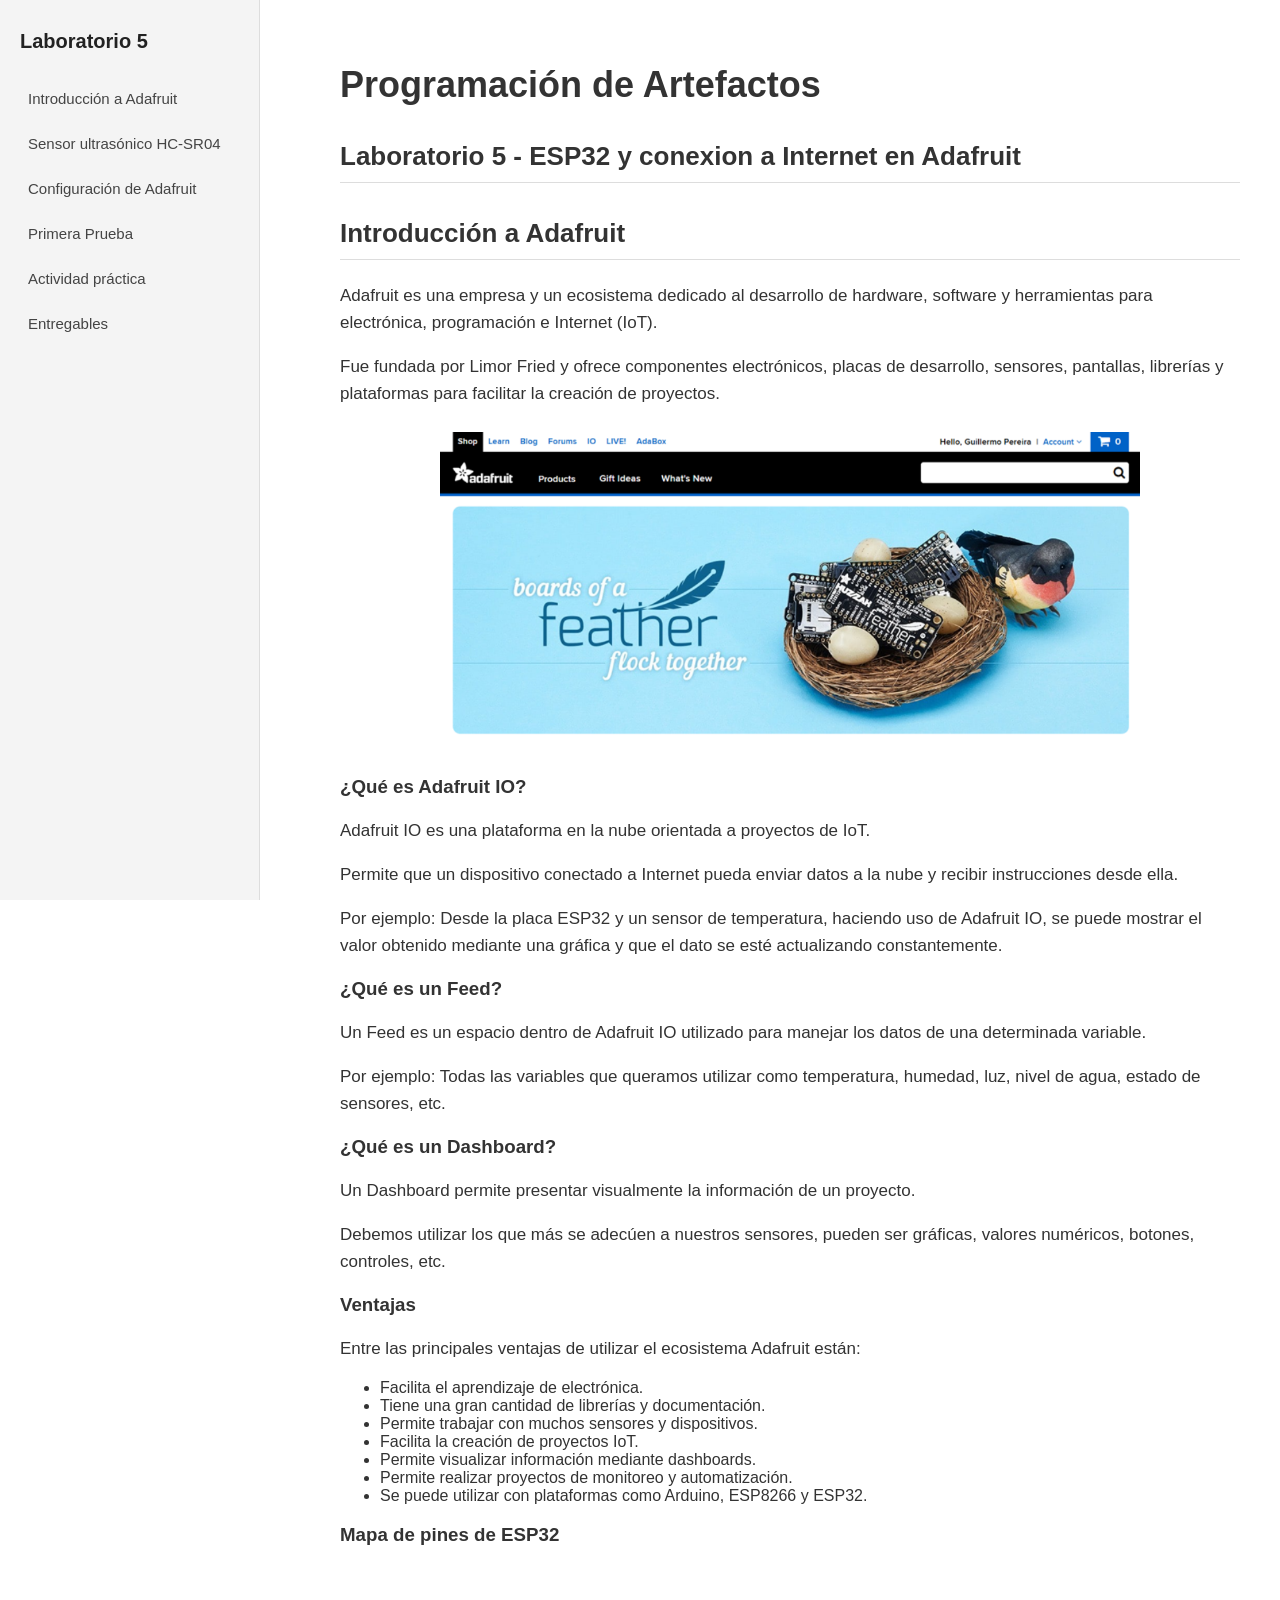
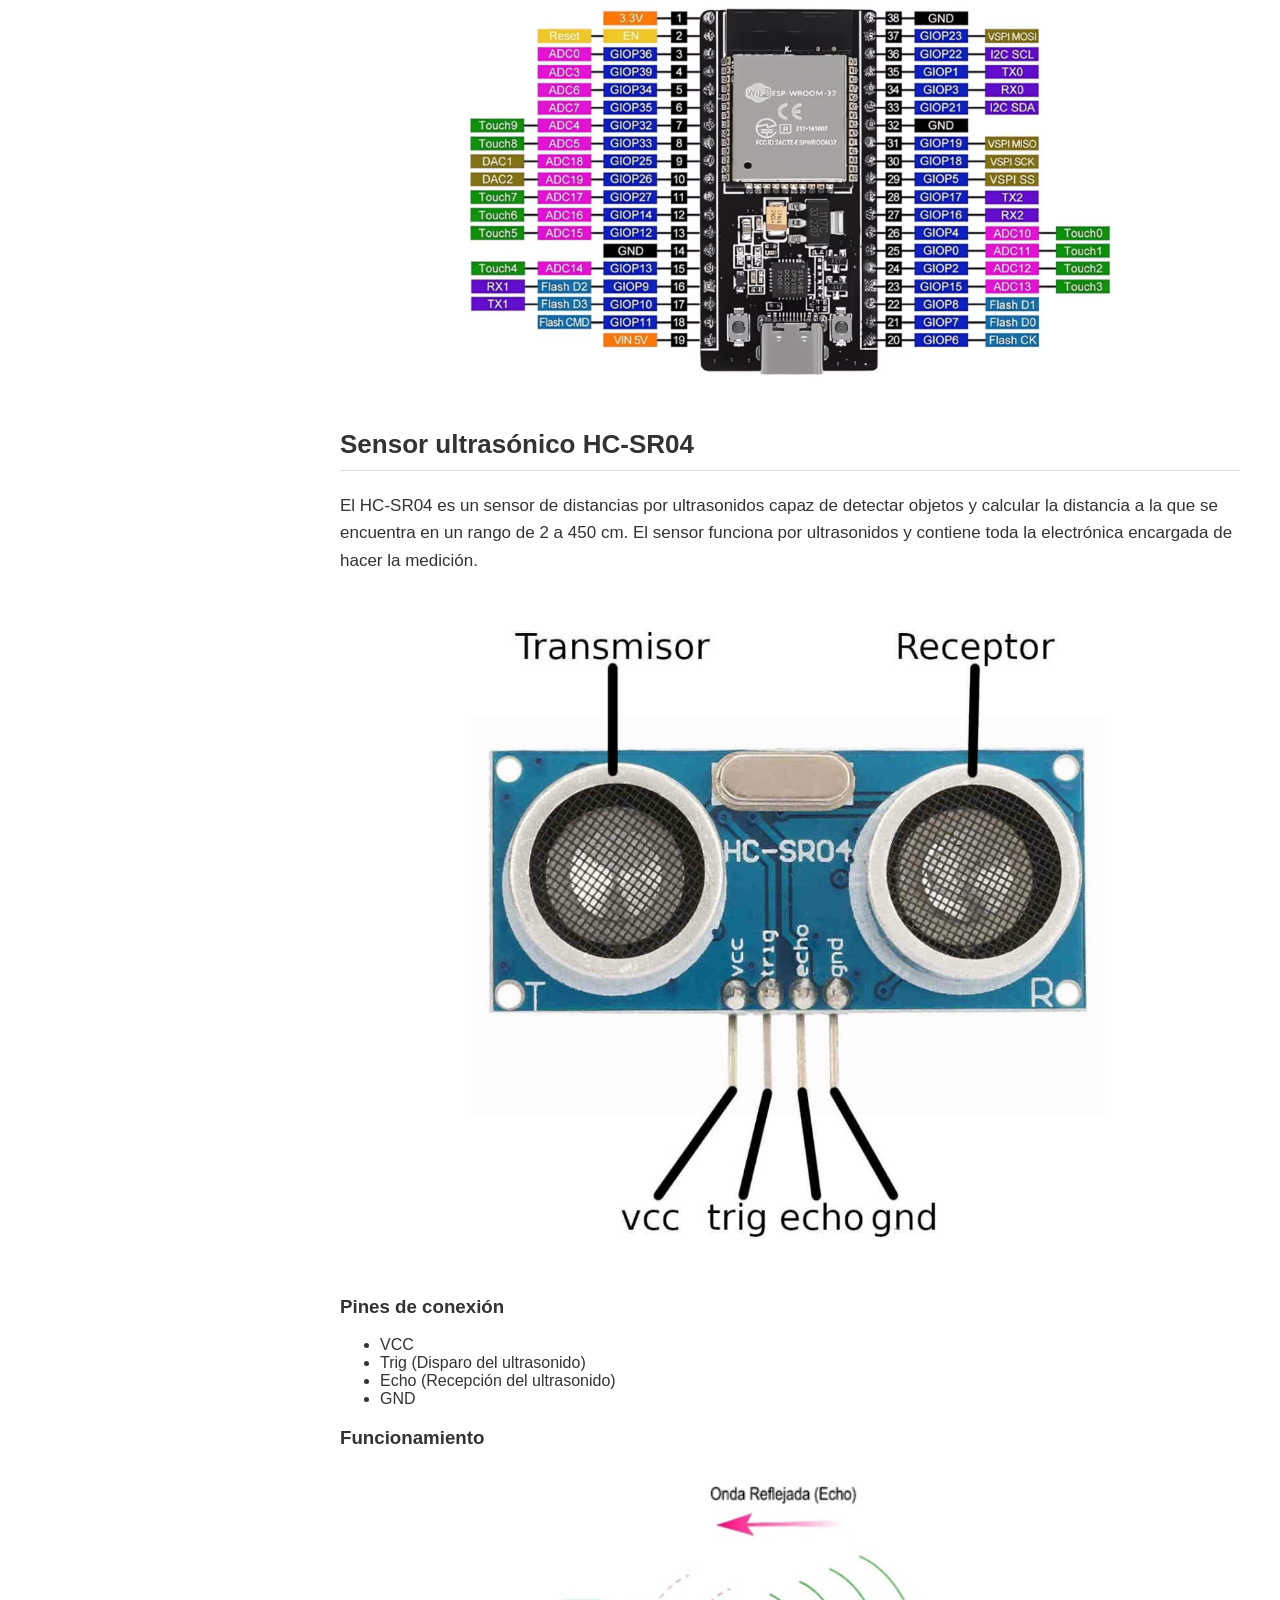
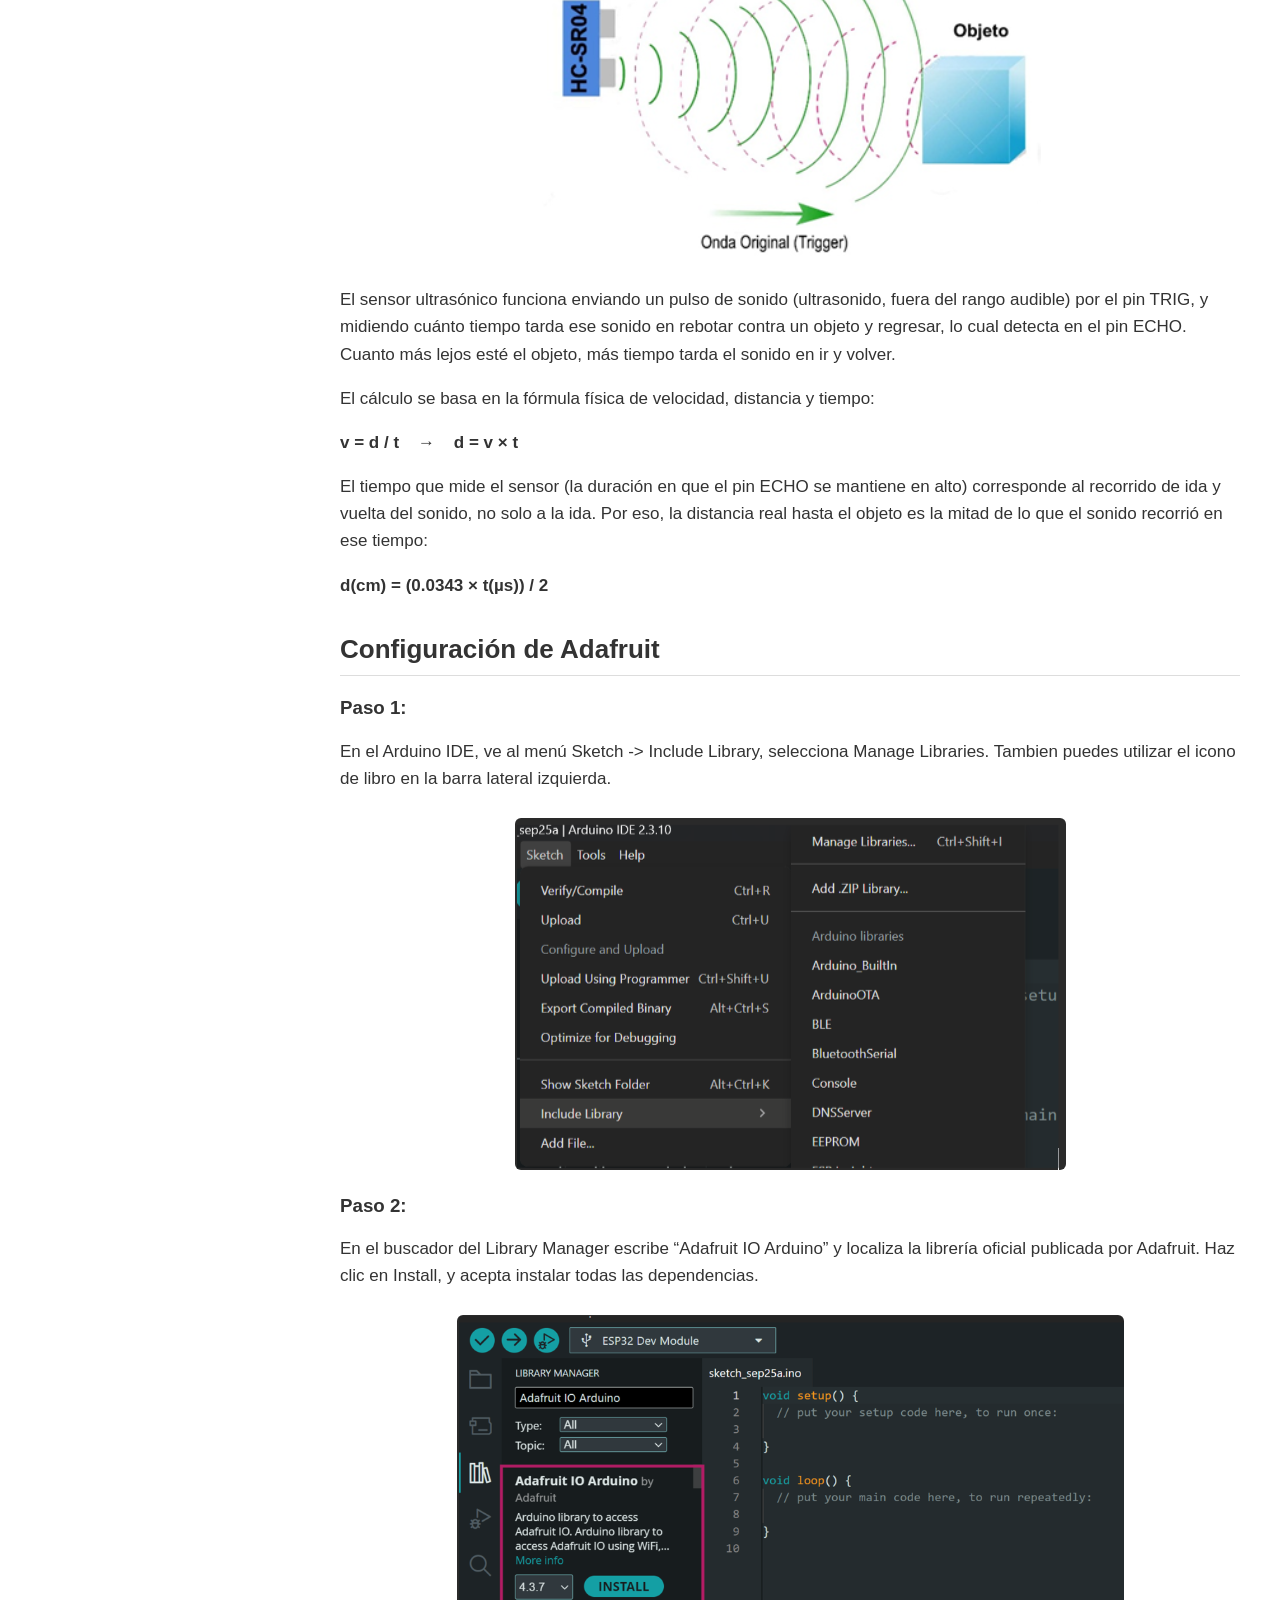
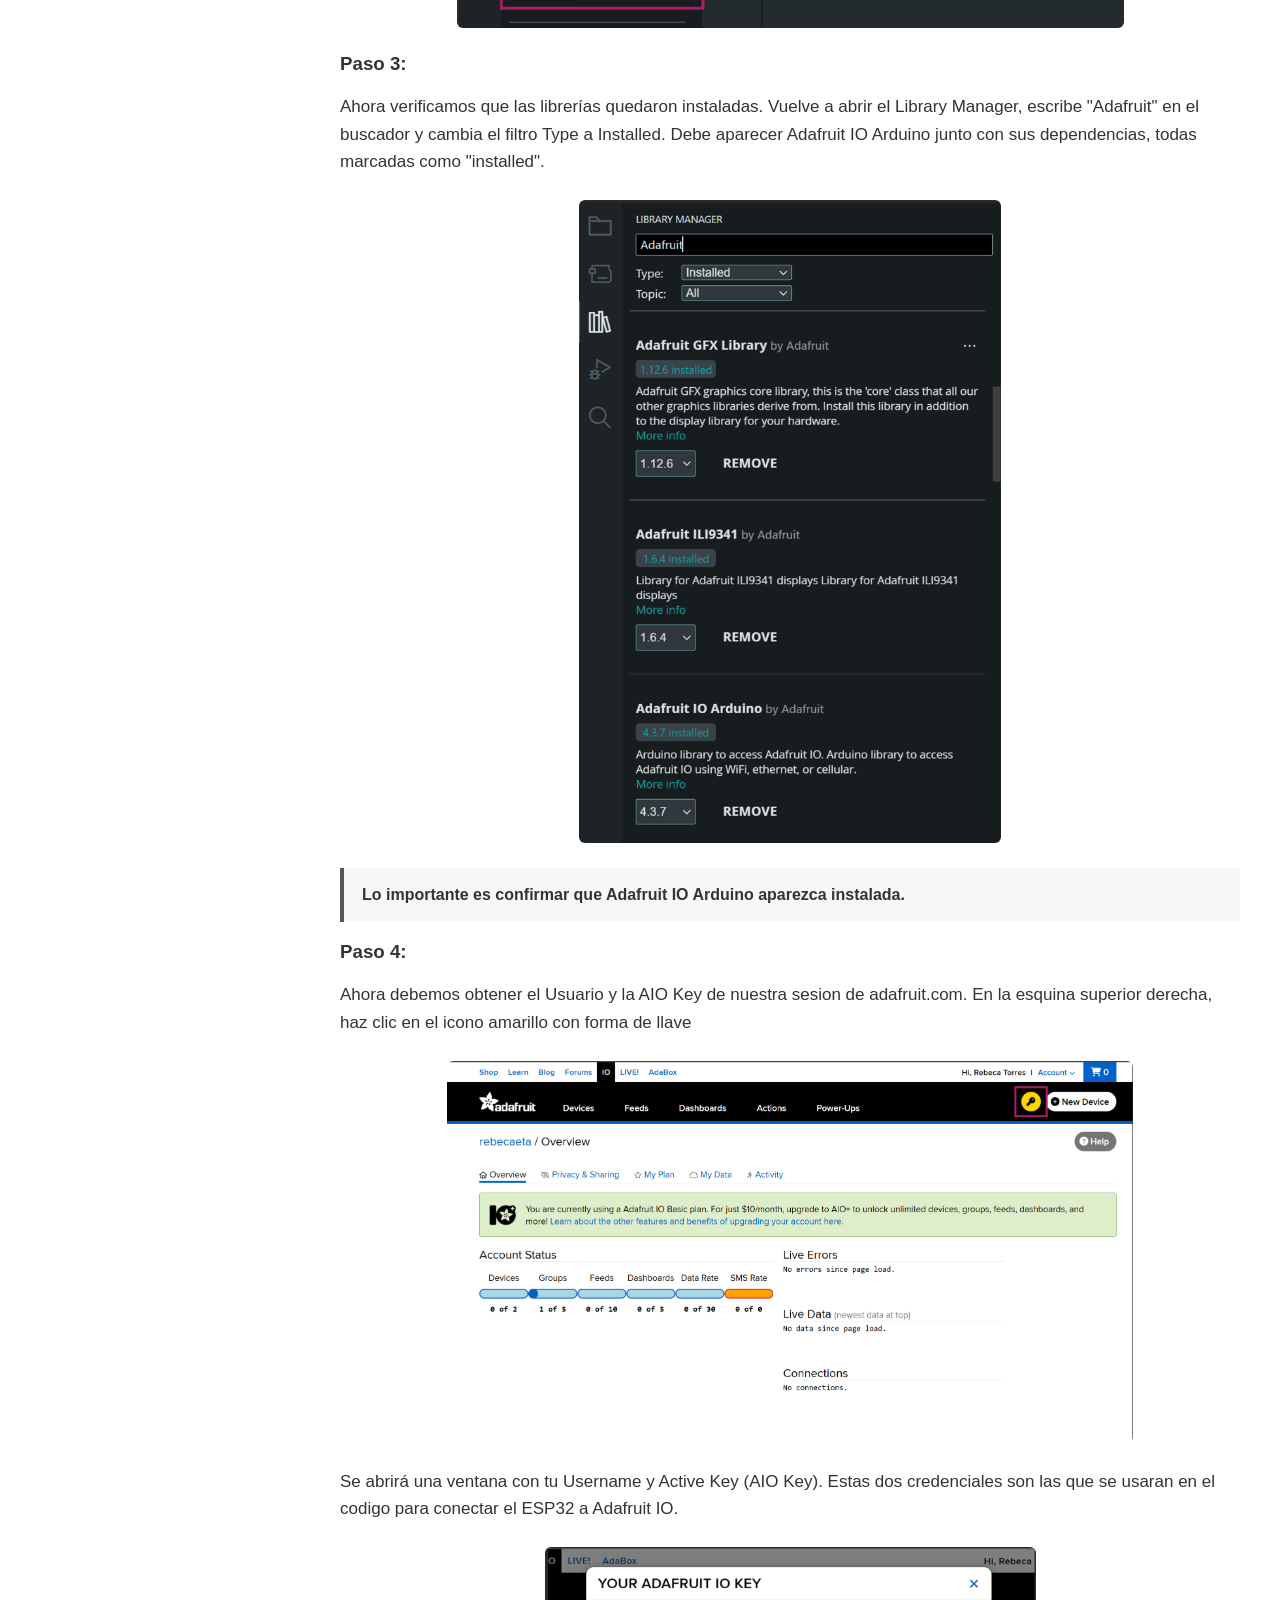
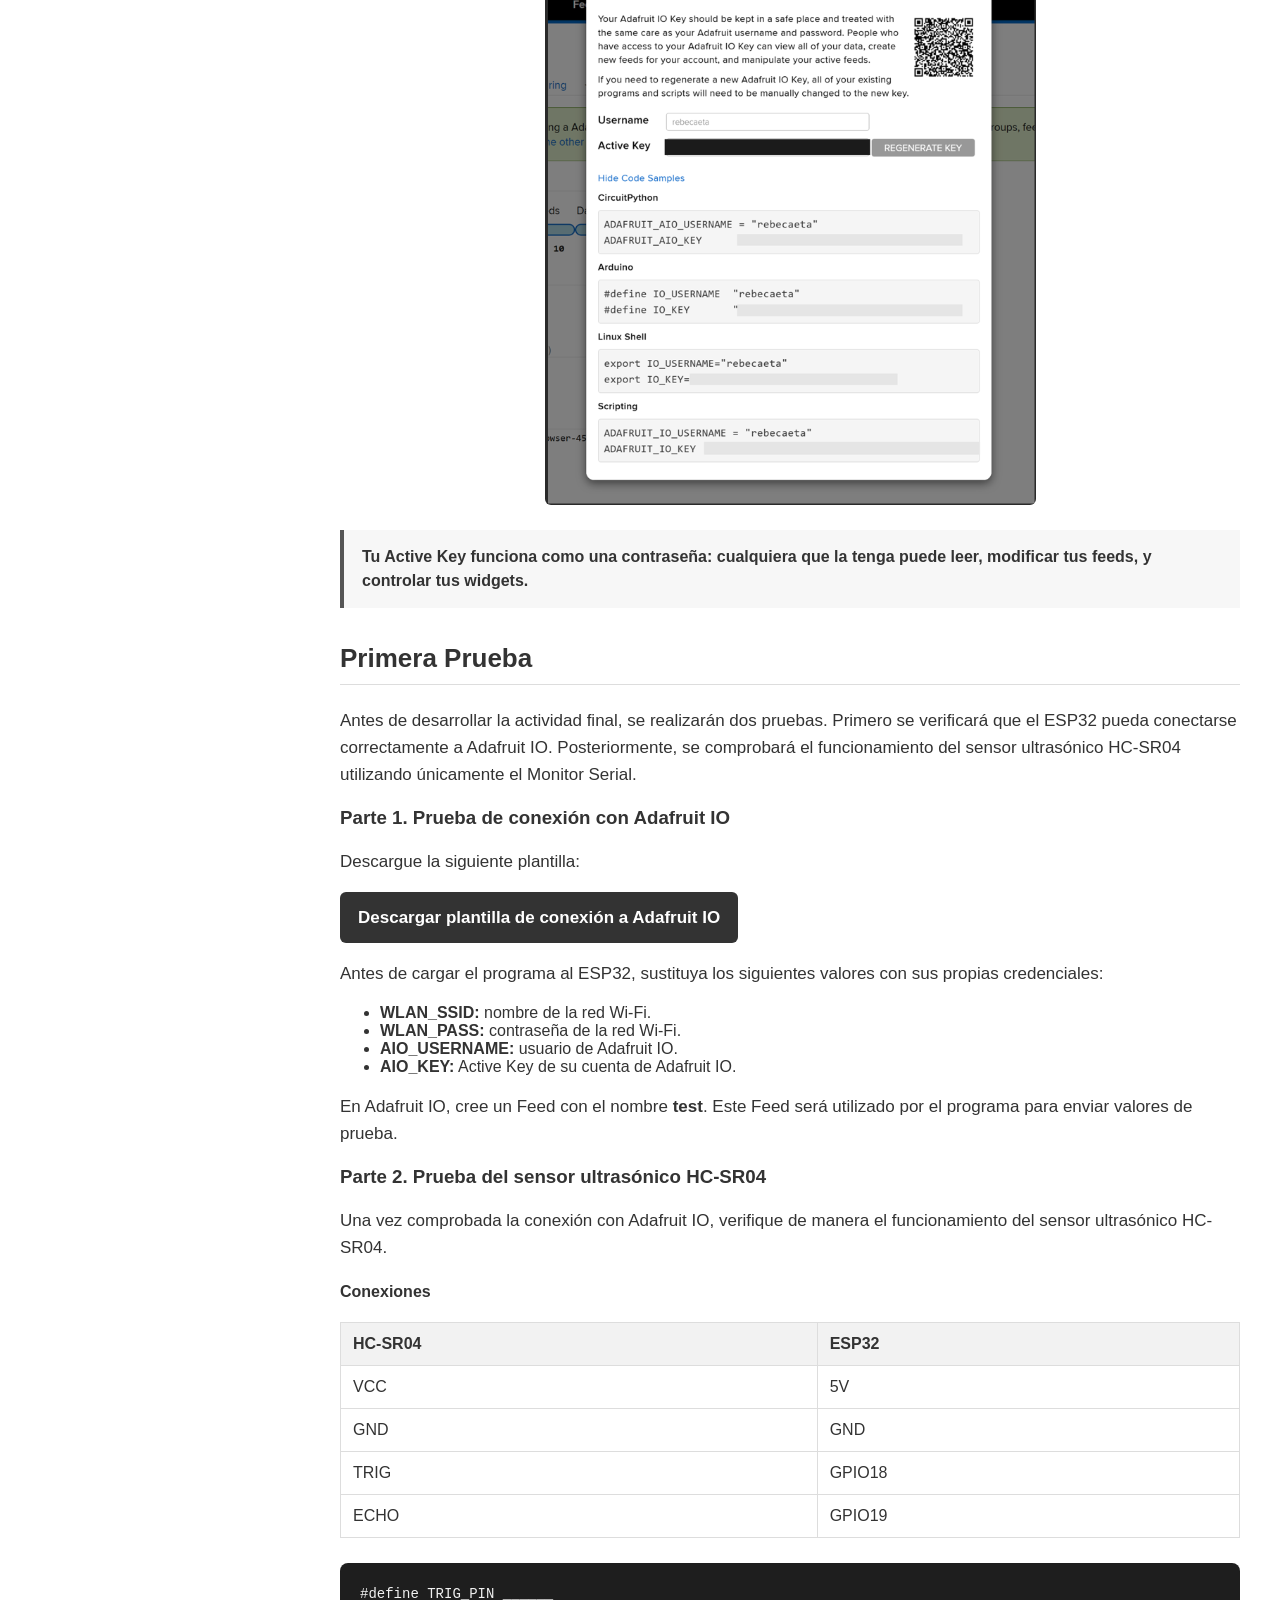
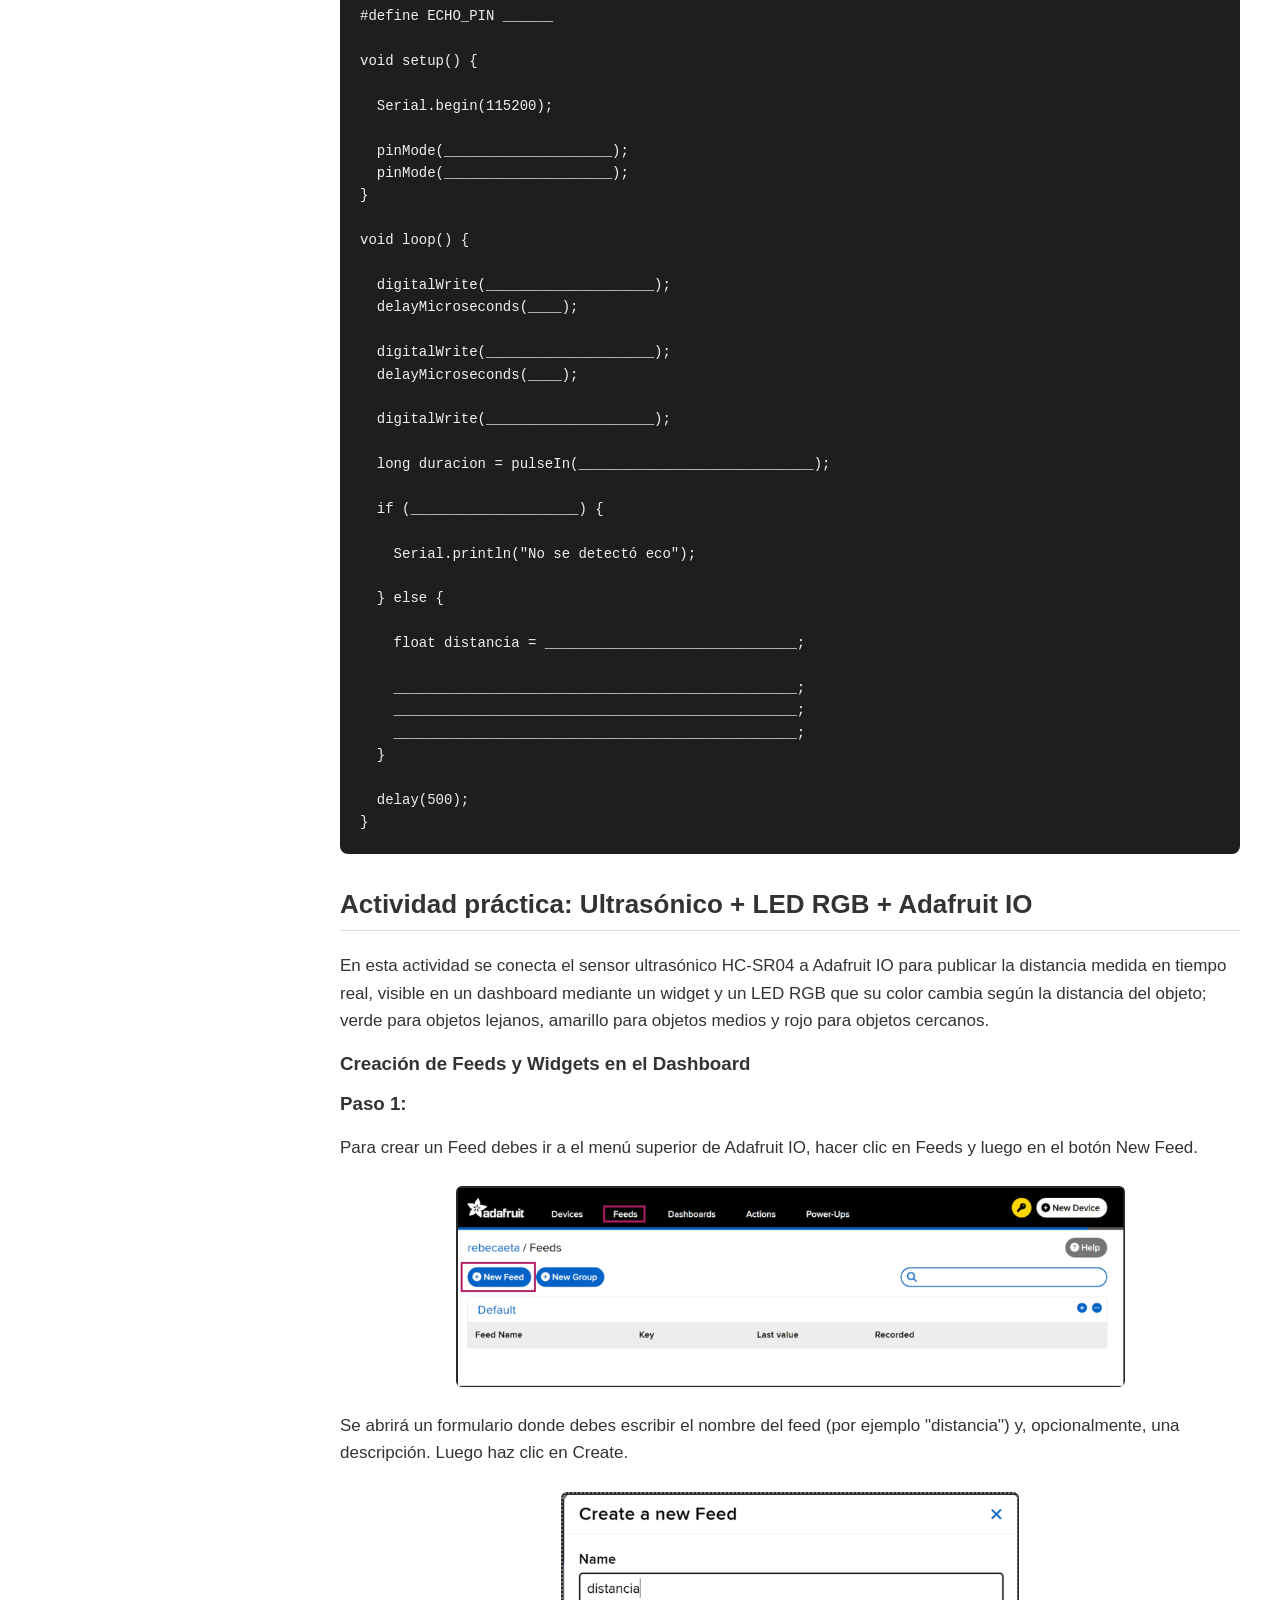
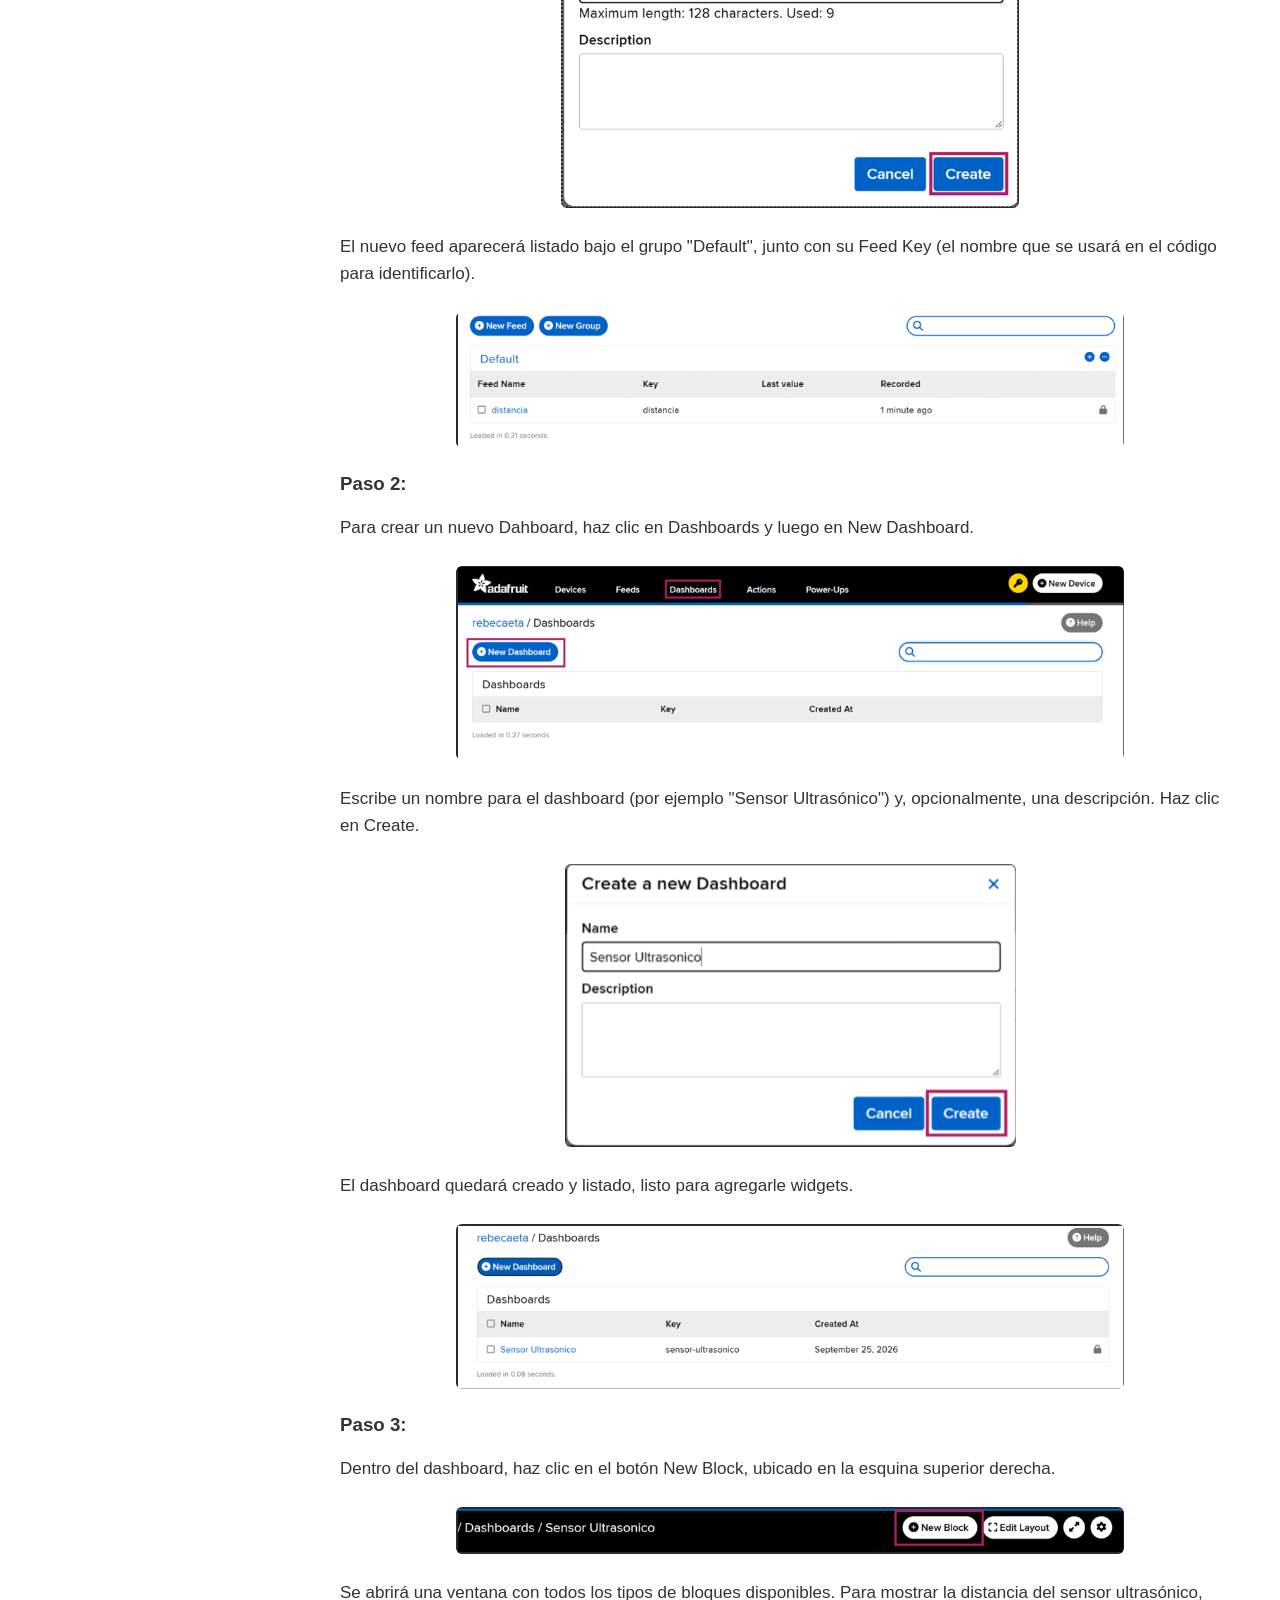
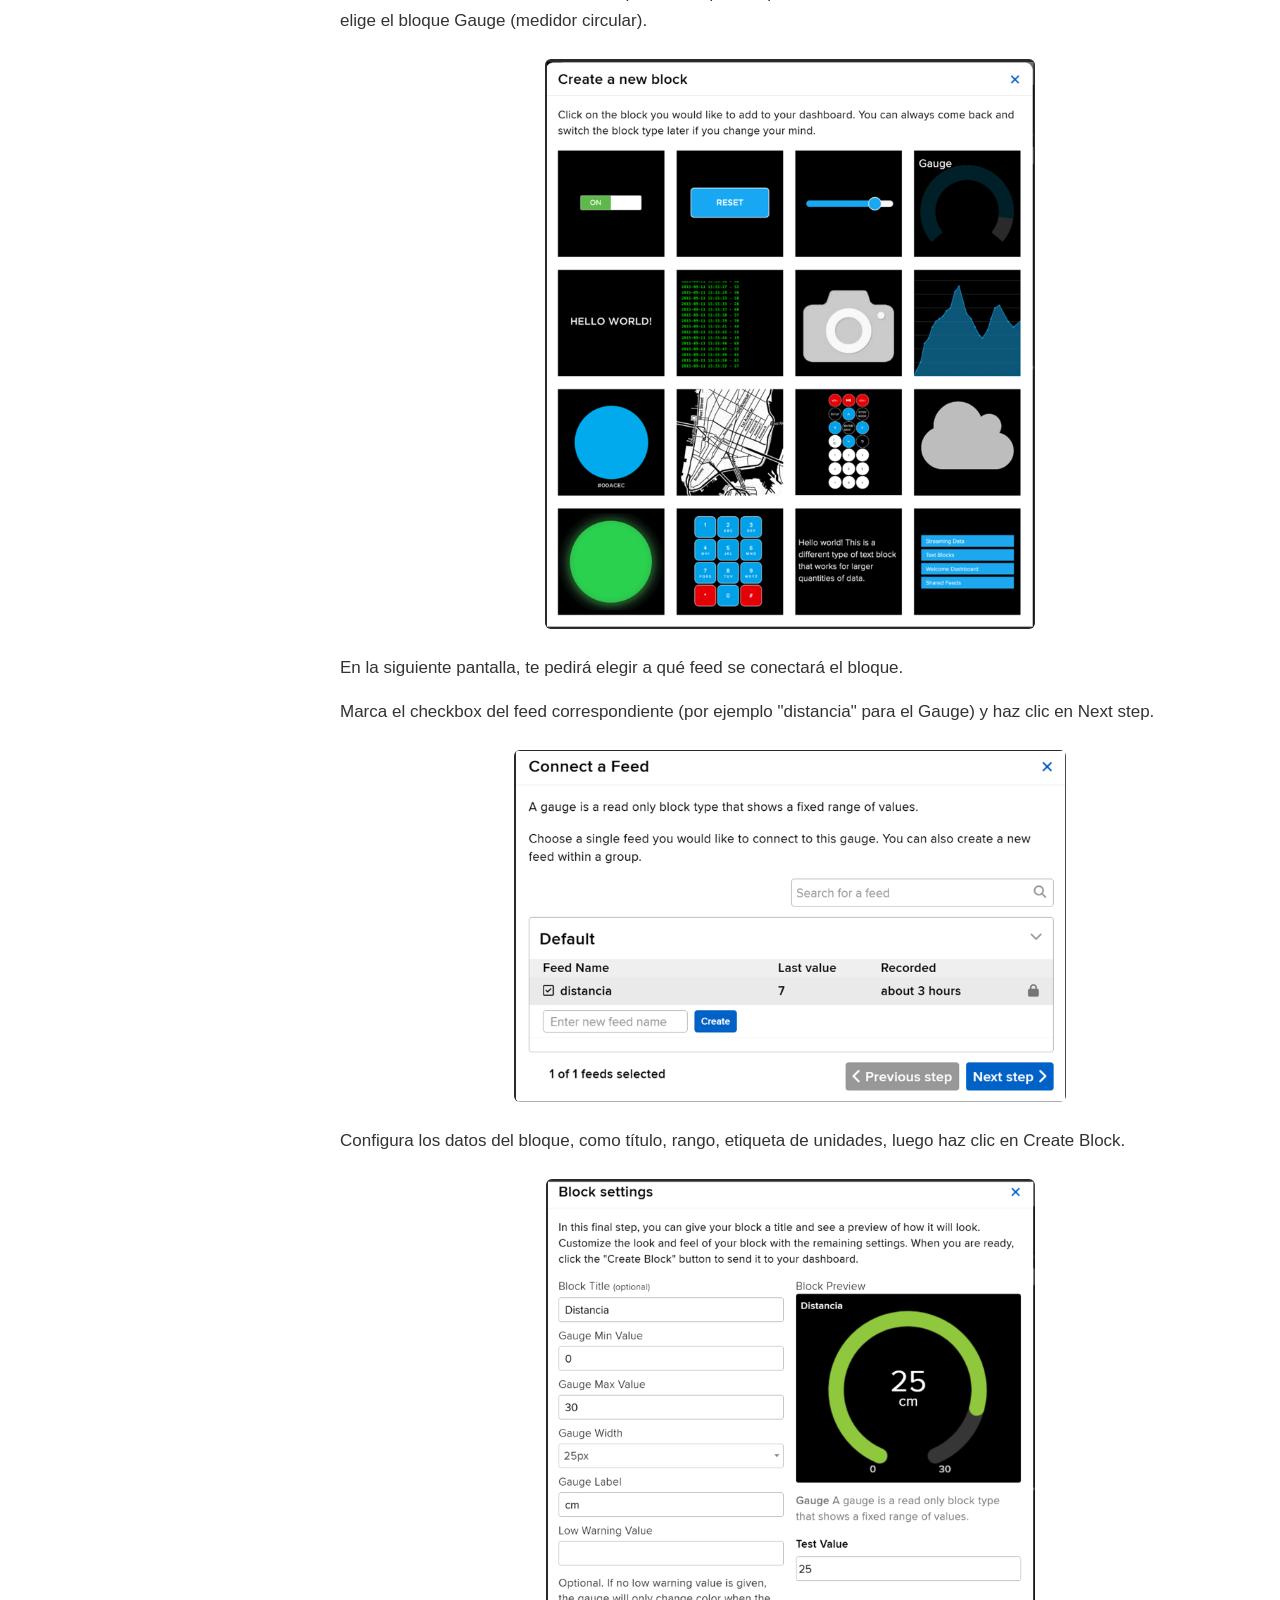
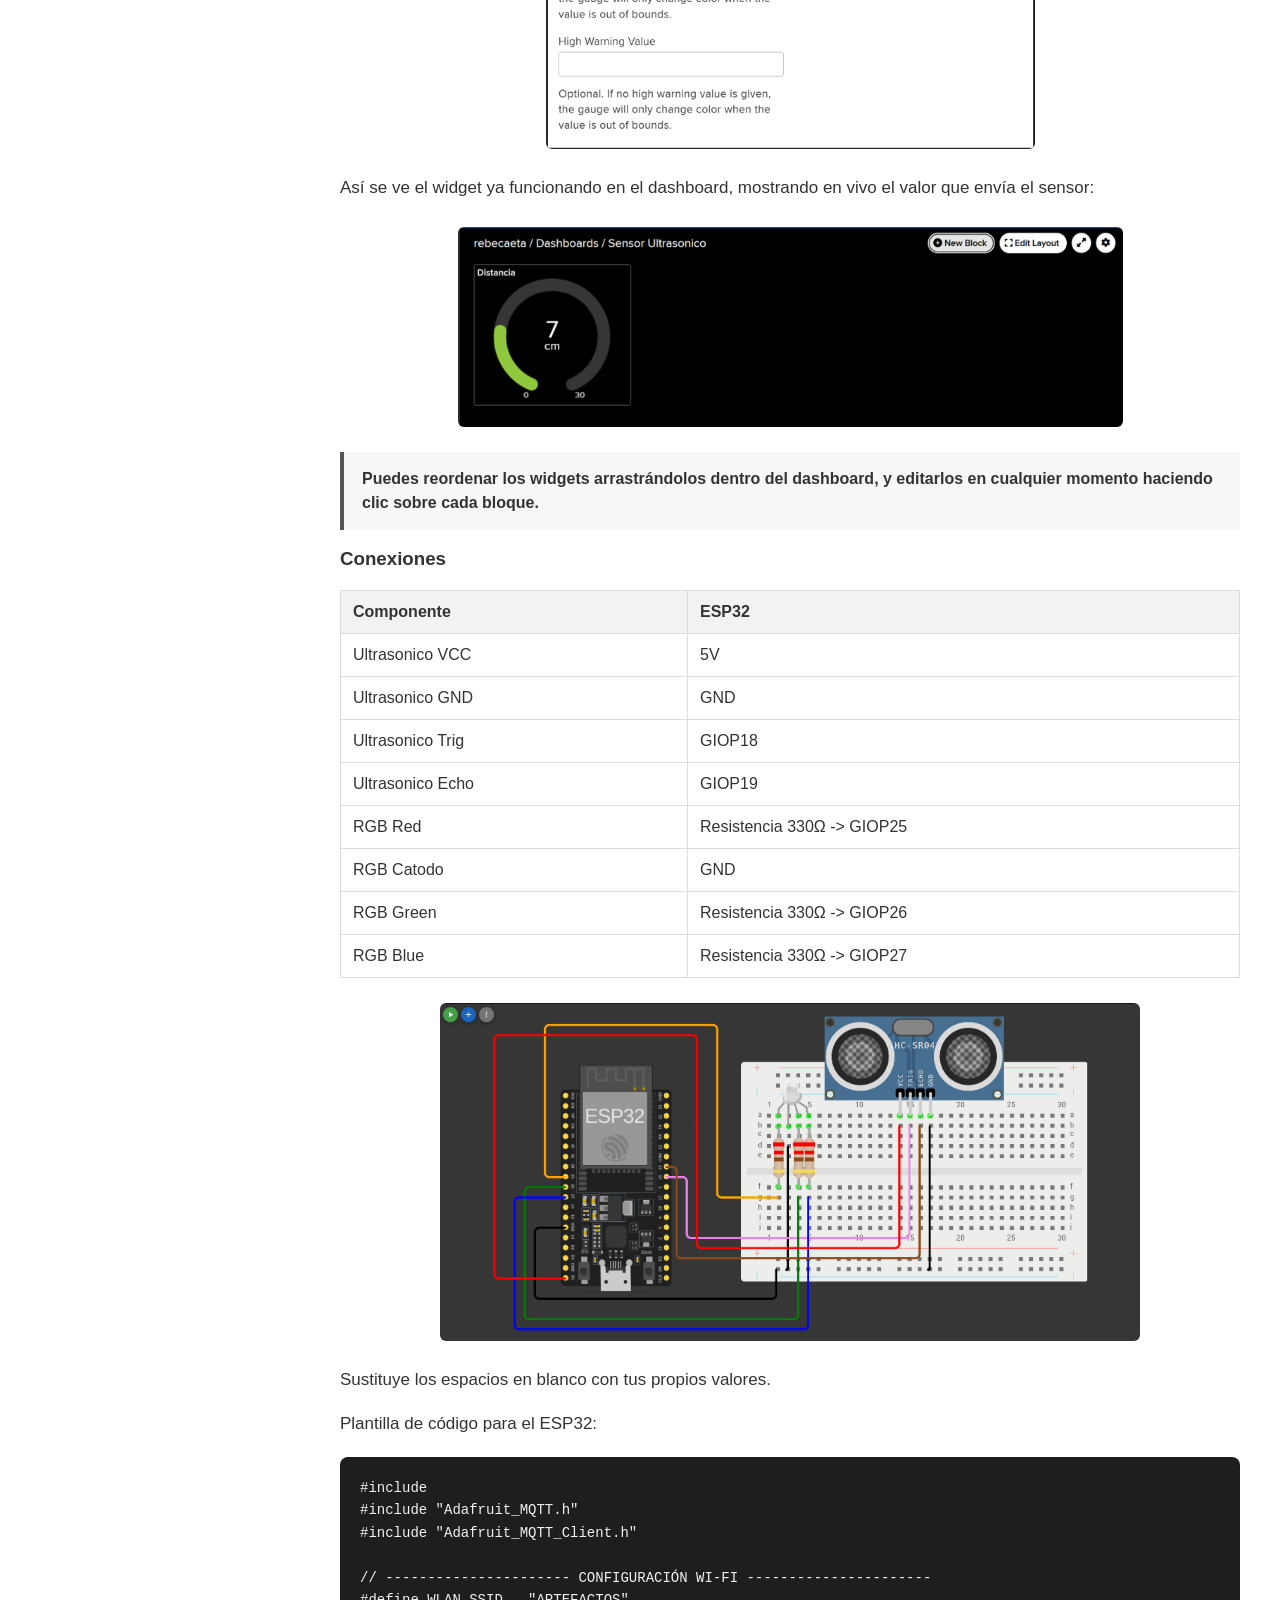
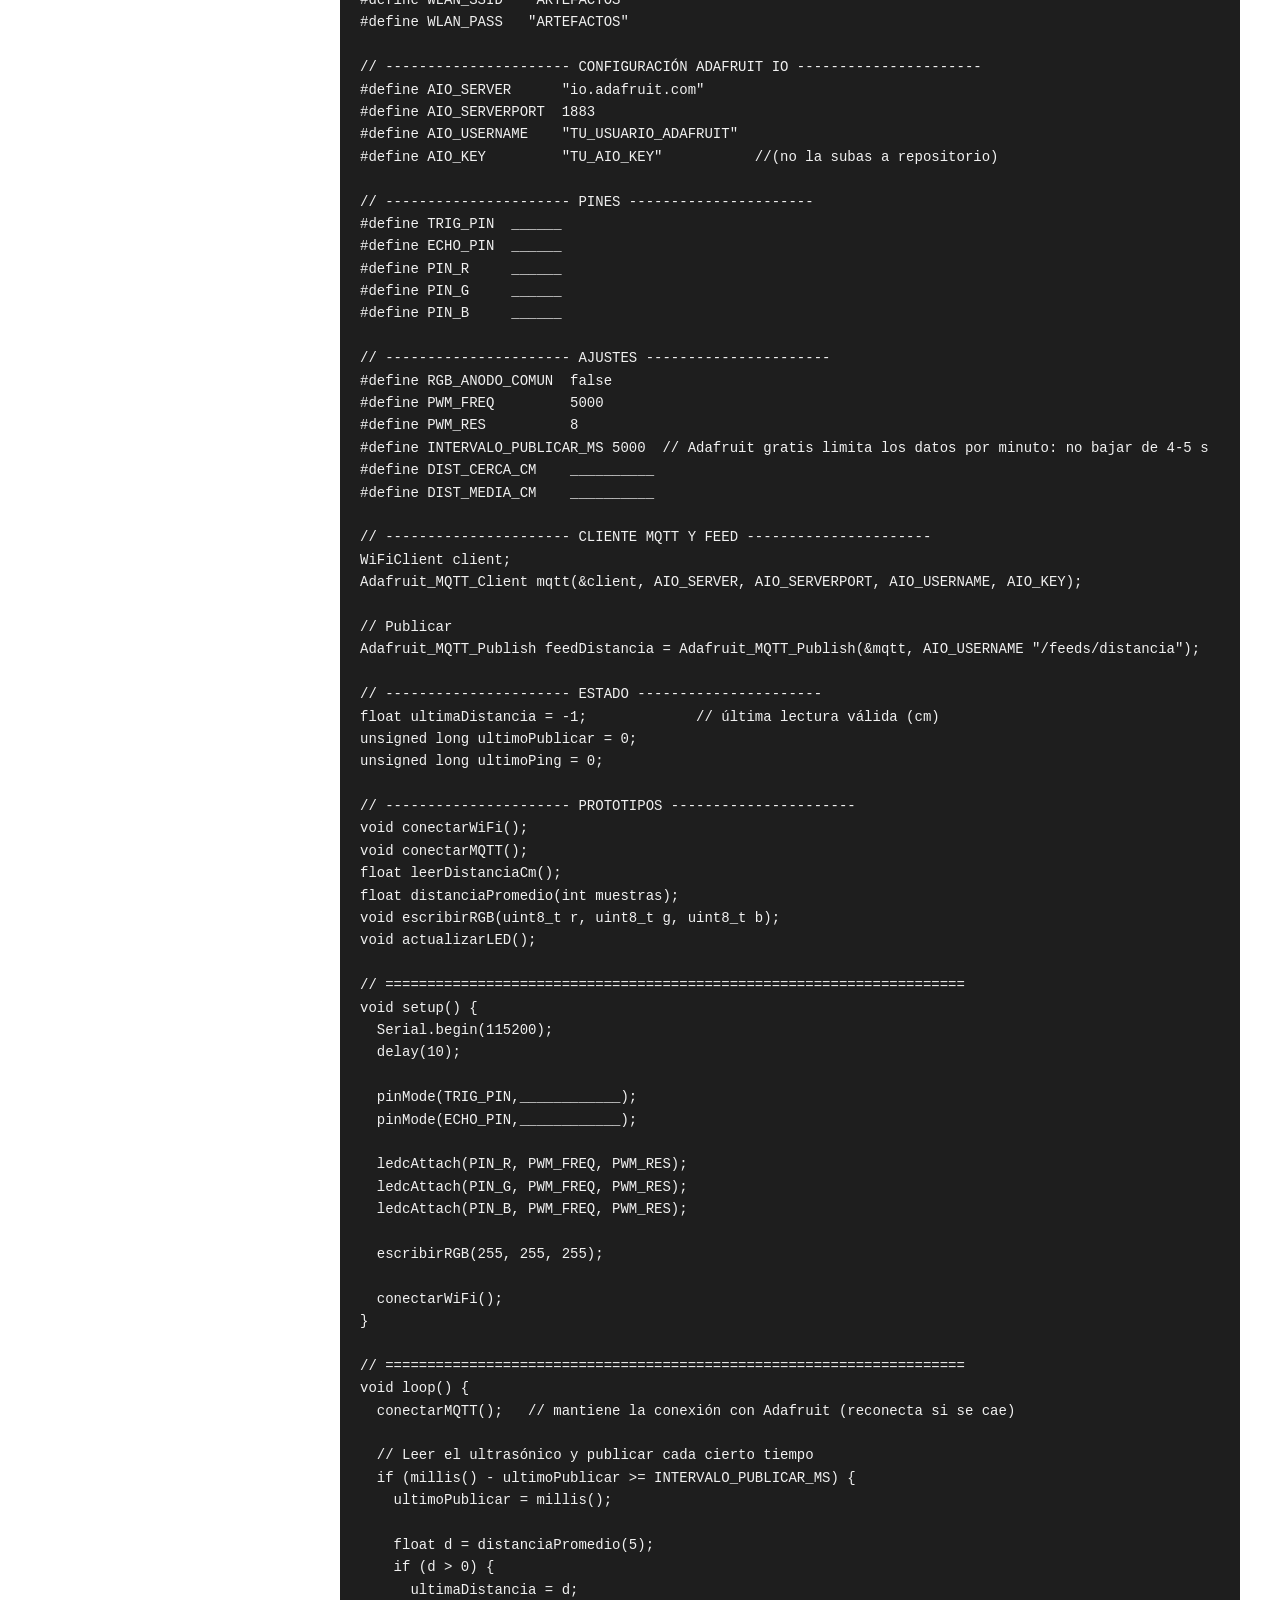
==== commit e8ed90ef: "Remove connection instructions for HC-SR04 sensor Removed instructions for connecting the HC-SR04 se" ====
--- a/laboratorio5/index.html
+++ b/laboratorio5/index.html
@@ -267,11 +267,6 @@
     </p>
 <h4>Conexiones</h4>
 
-<p>
-    Realice las siguientes conexiones entre el sensor ultrasónico HC-SR04
-    y el ESP32 antes de cargar el programa.
-</p>
-
 <table class="tabla-pines">
 
     <tr>
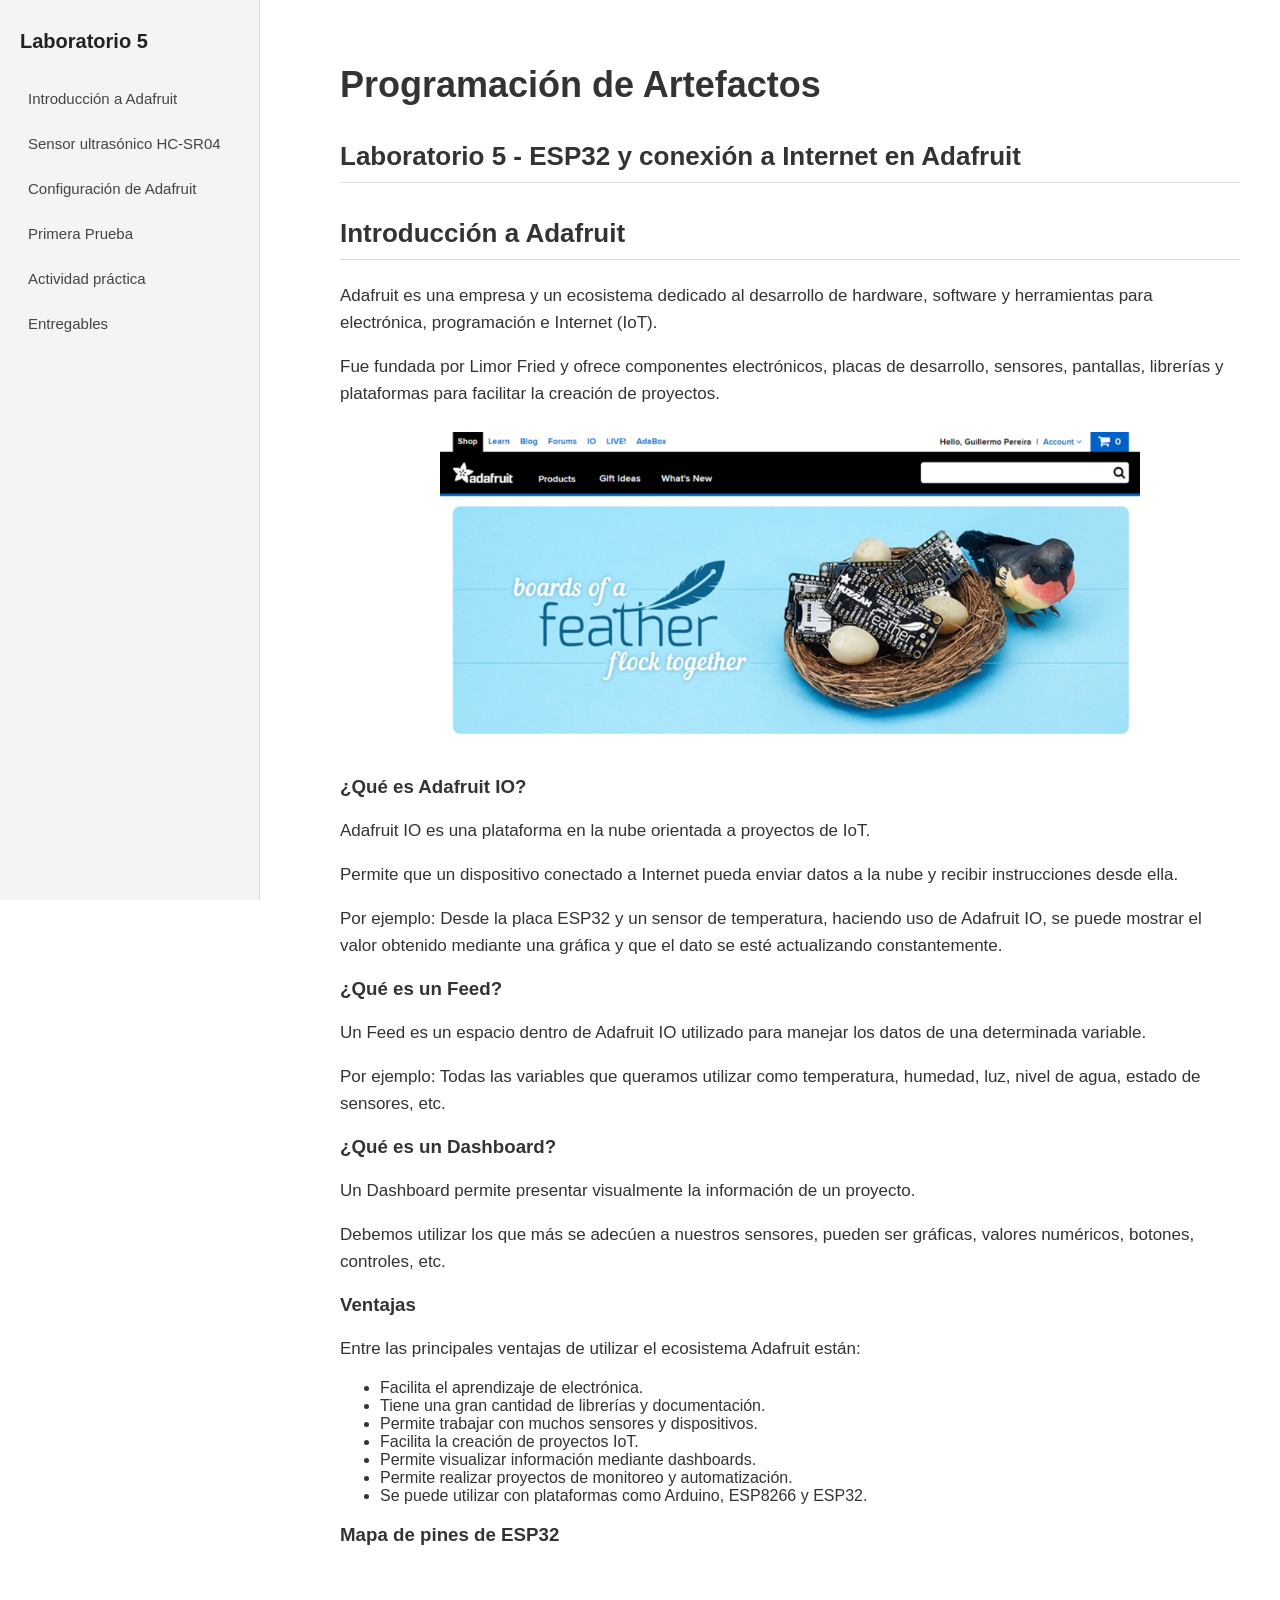
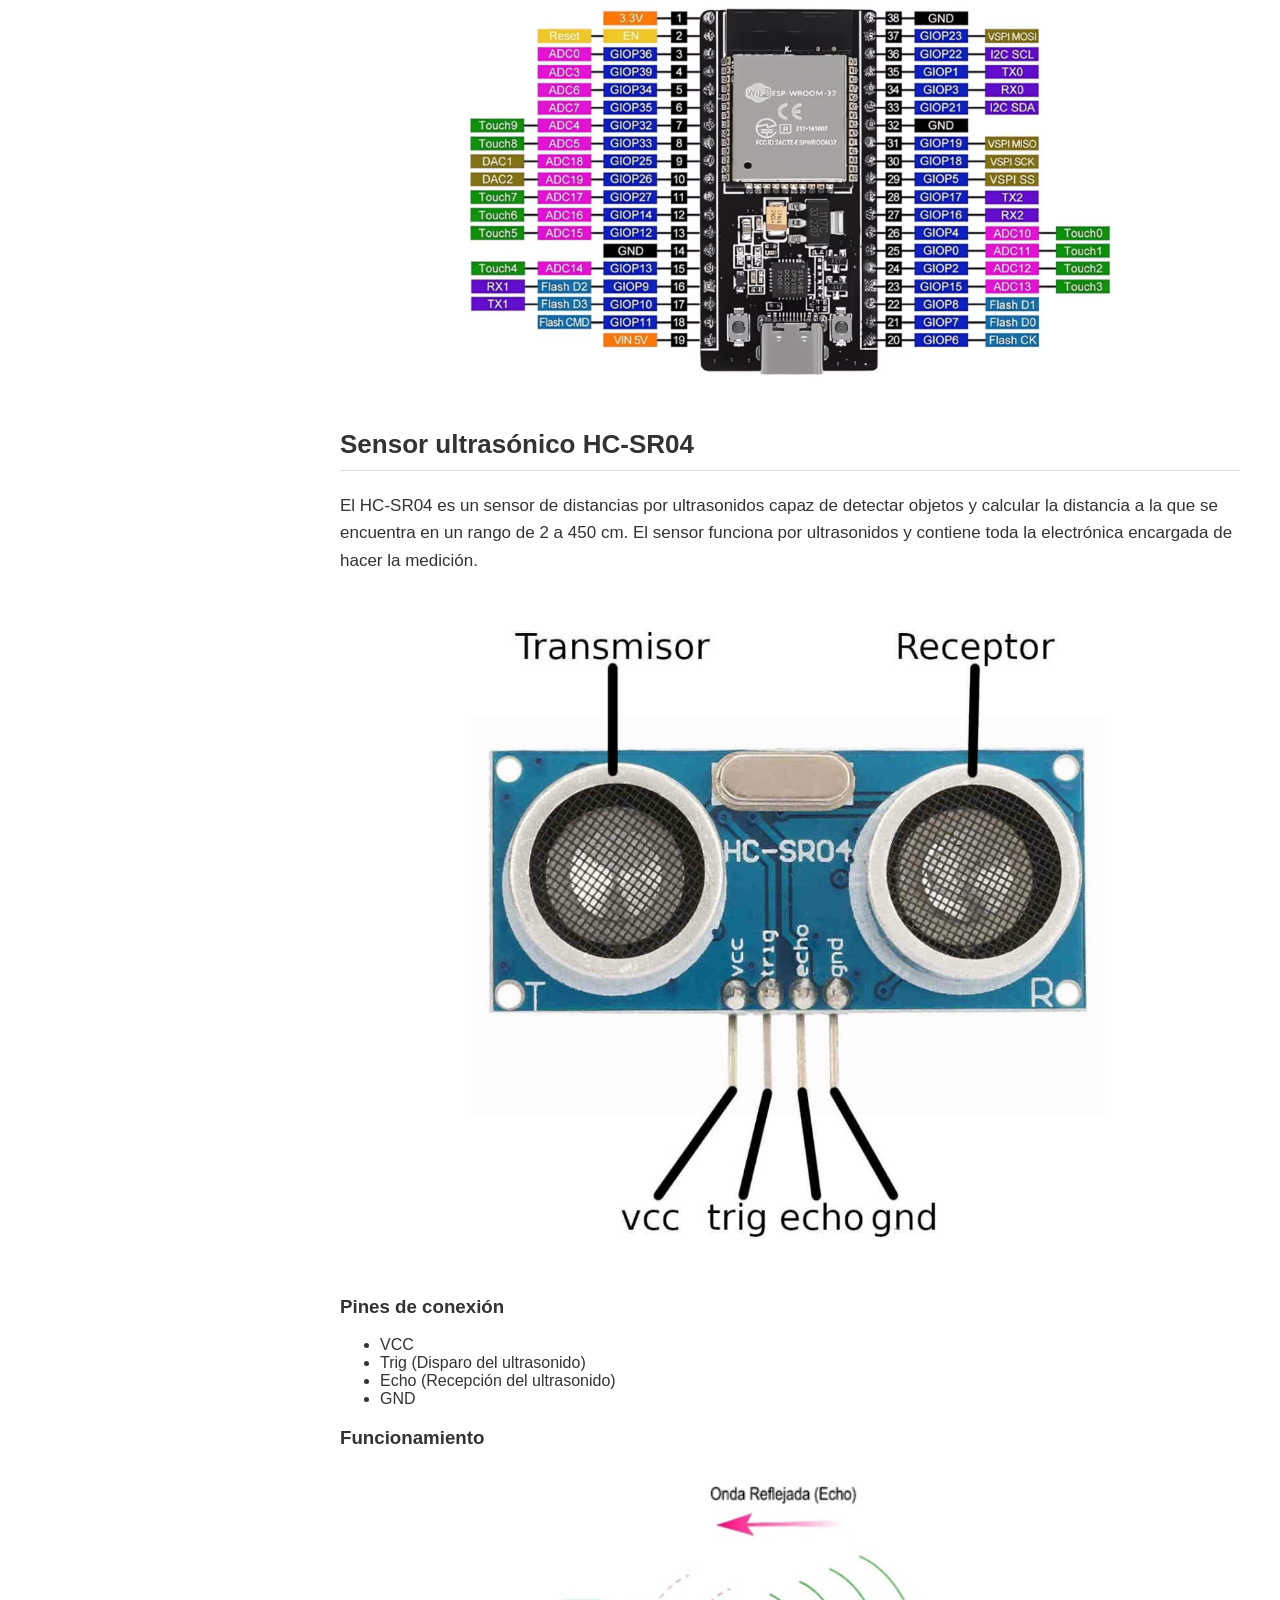
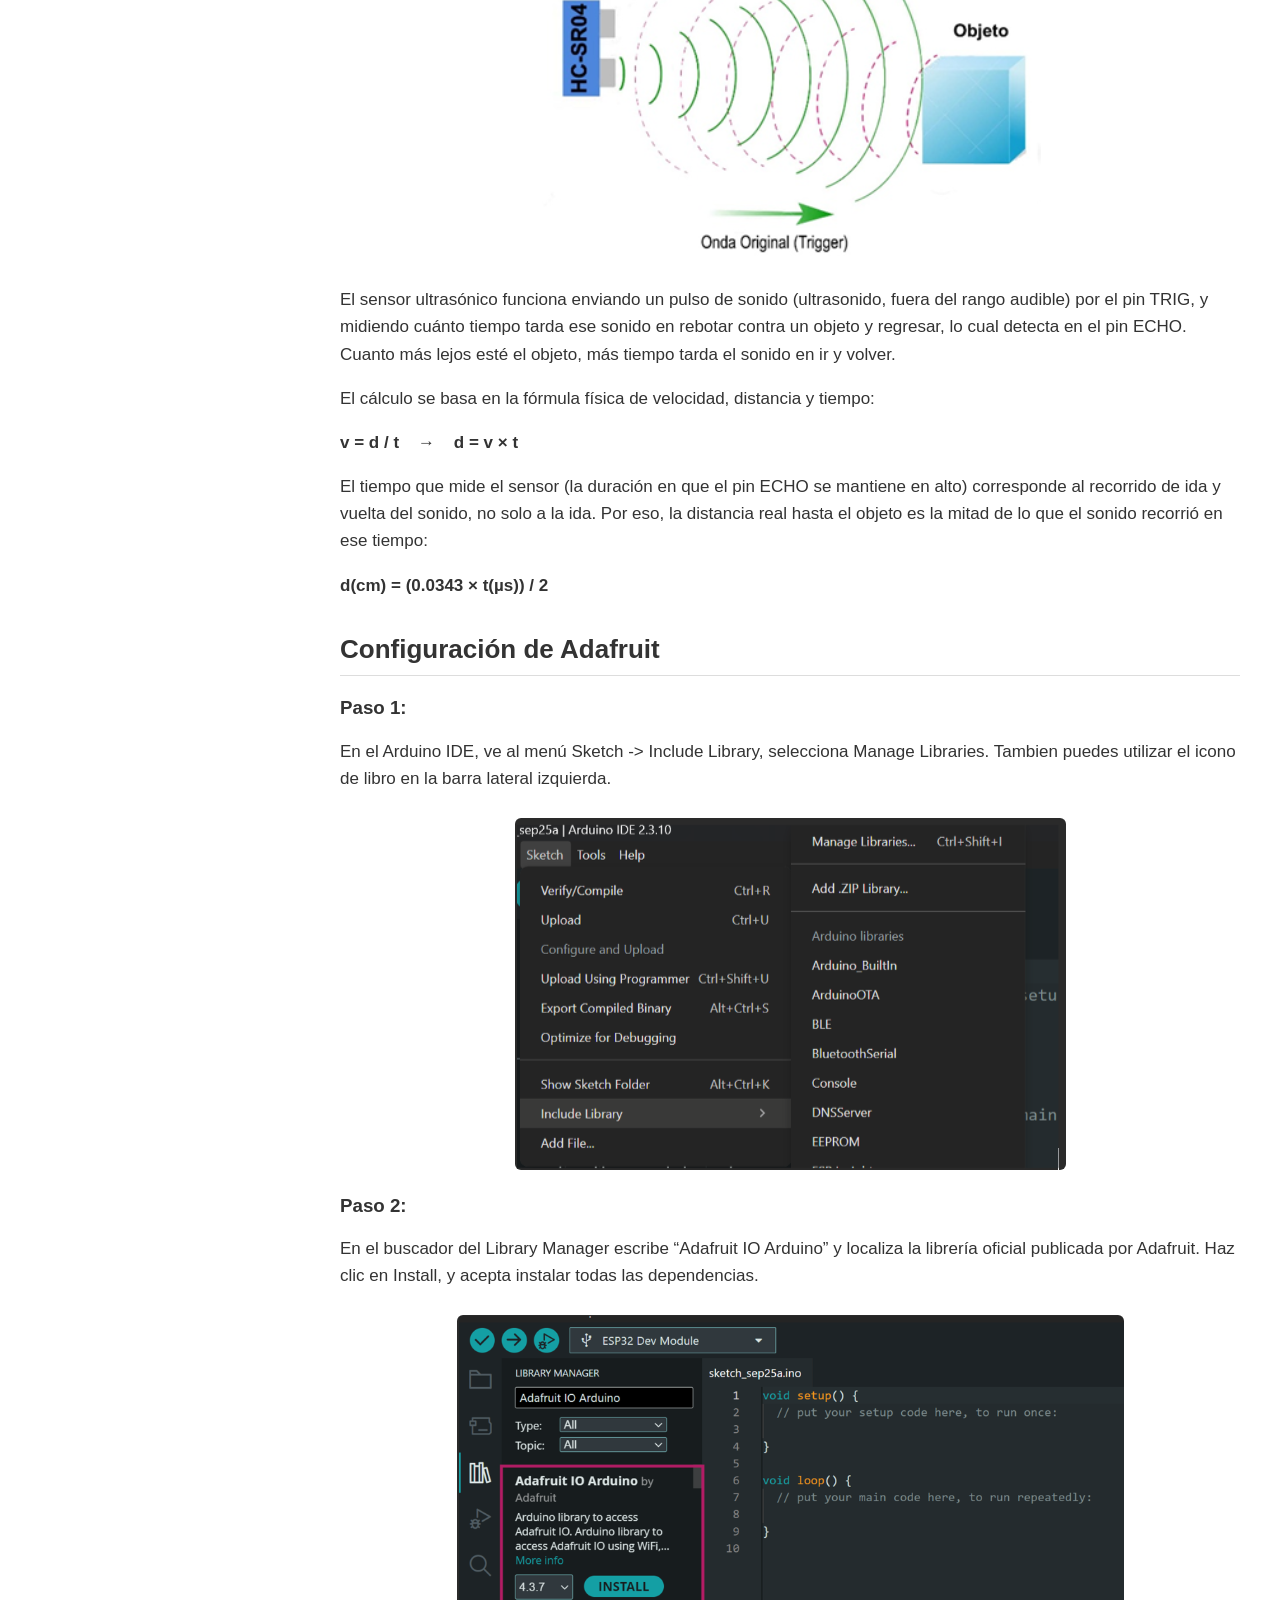
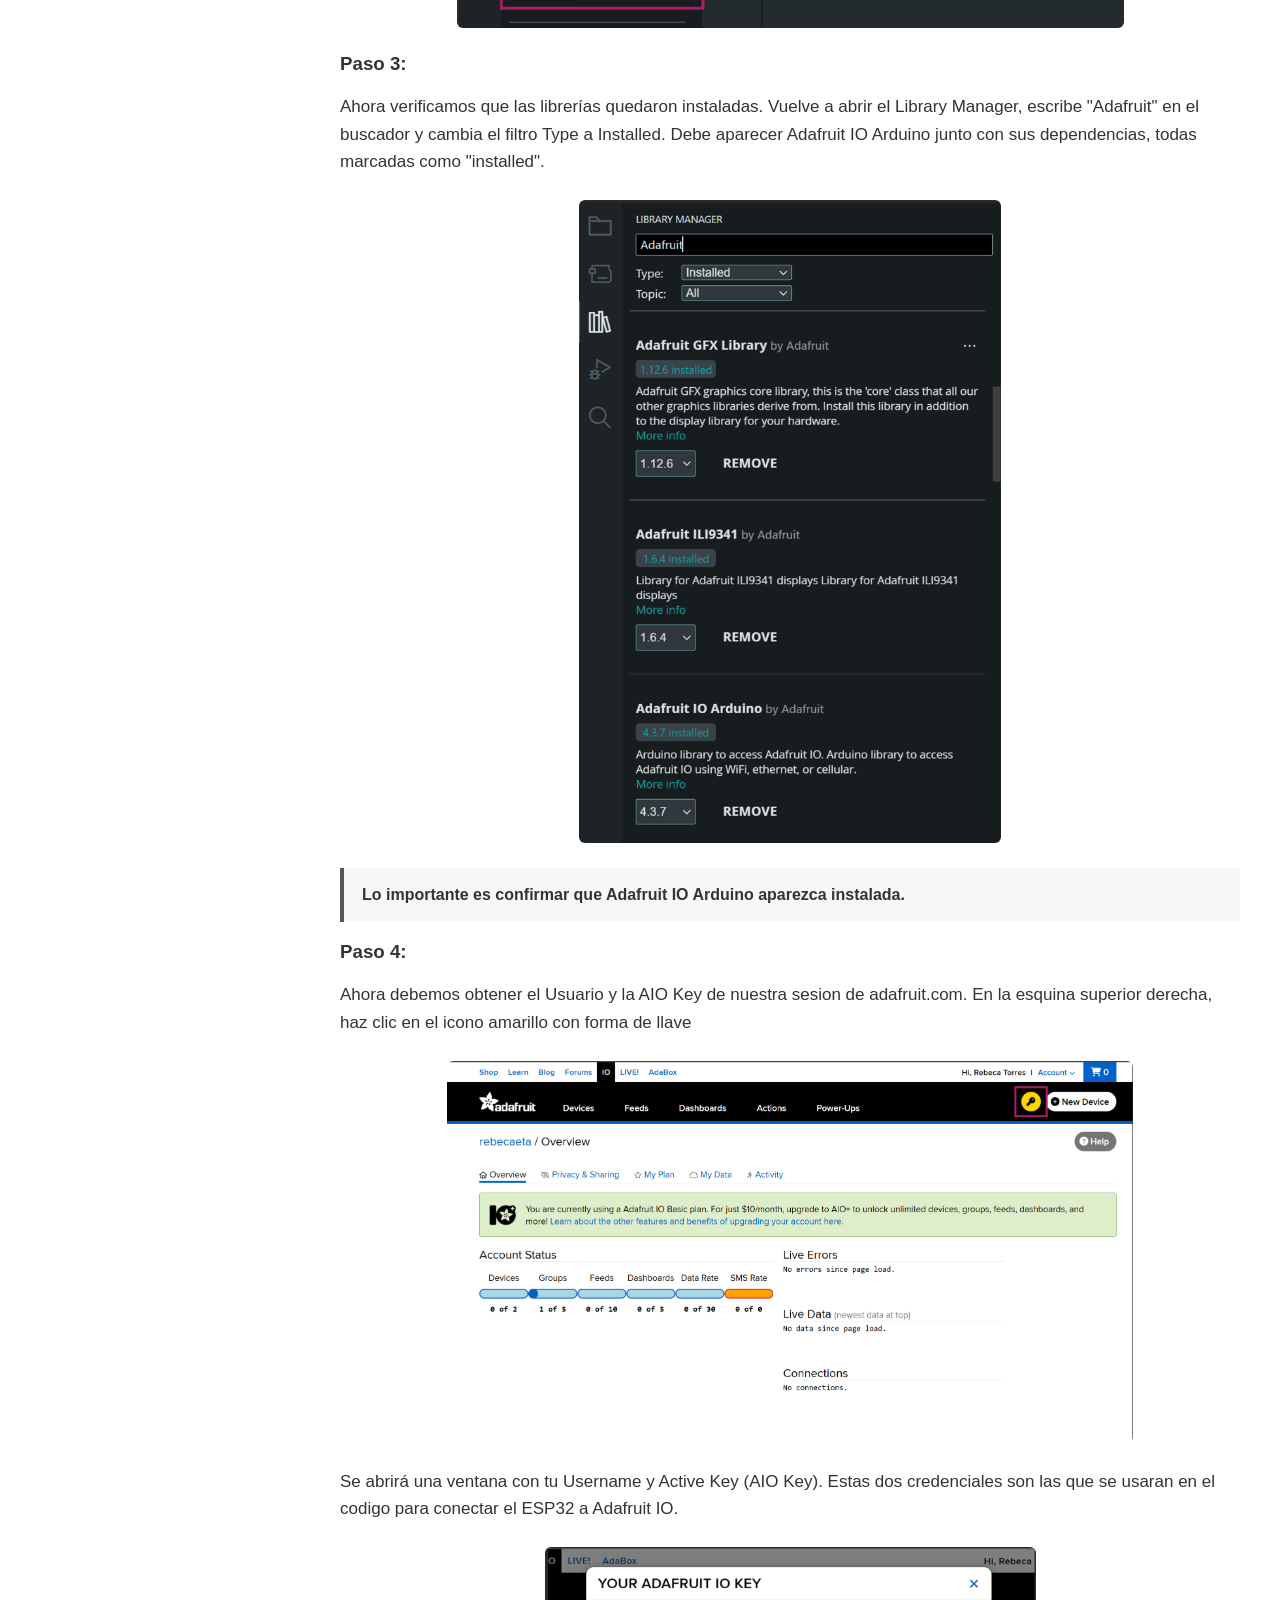
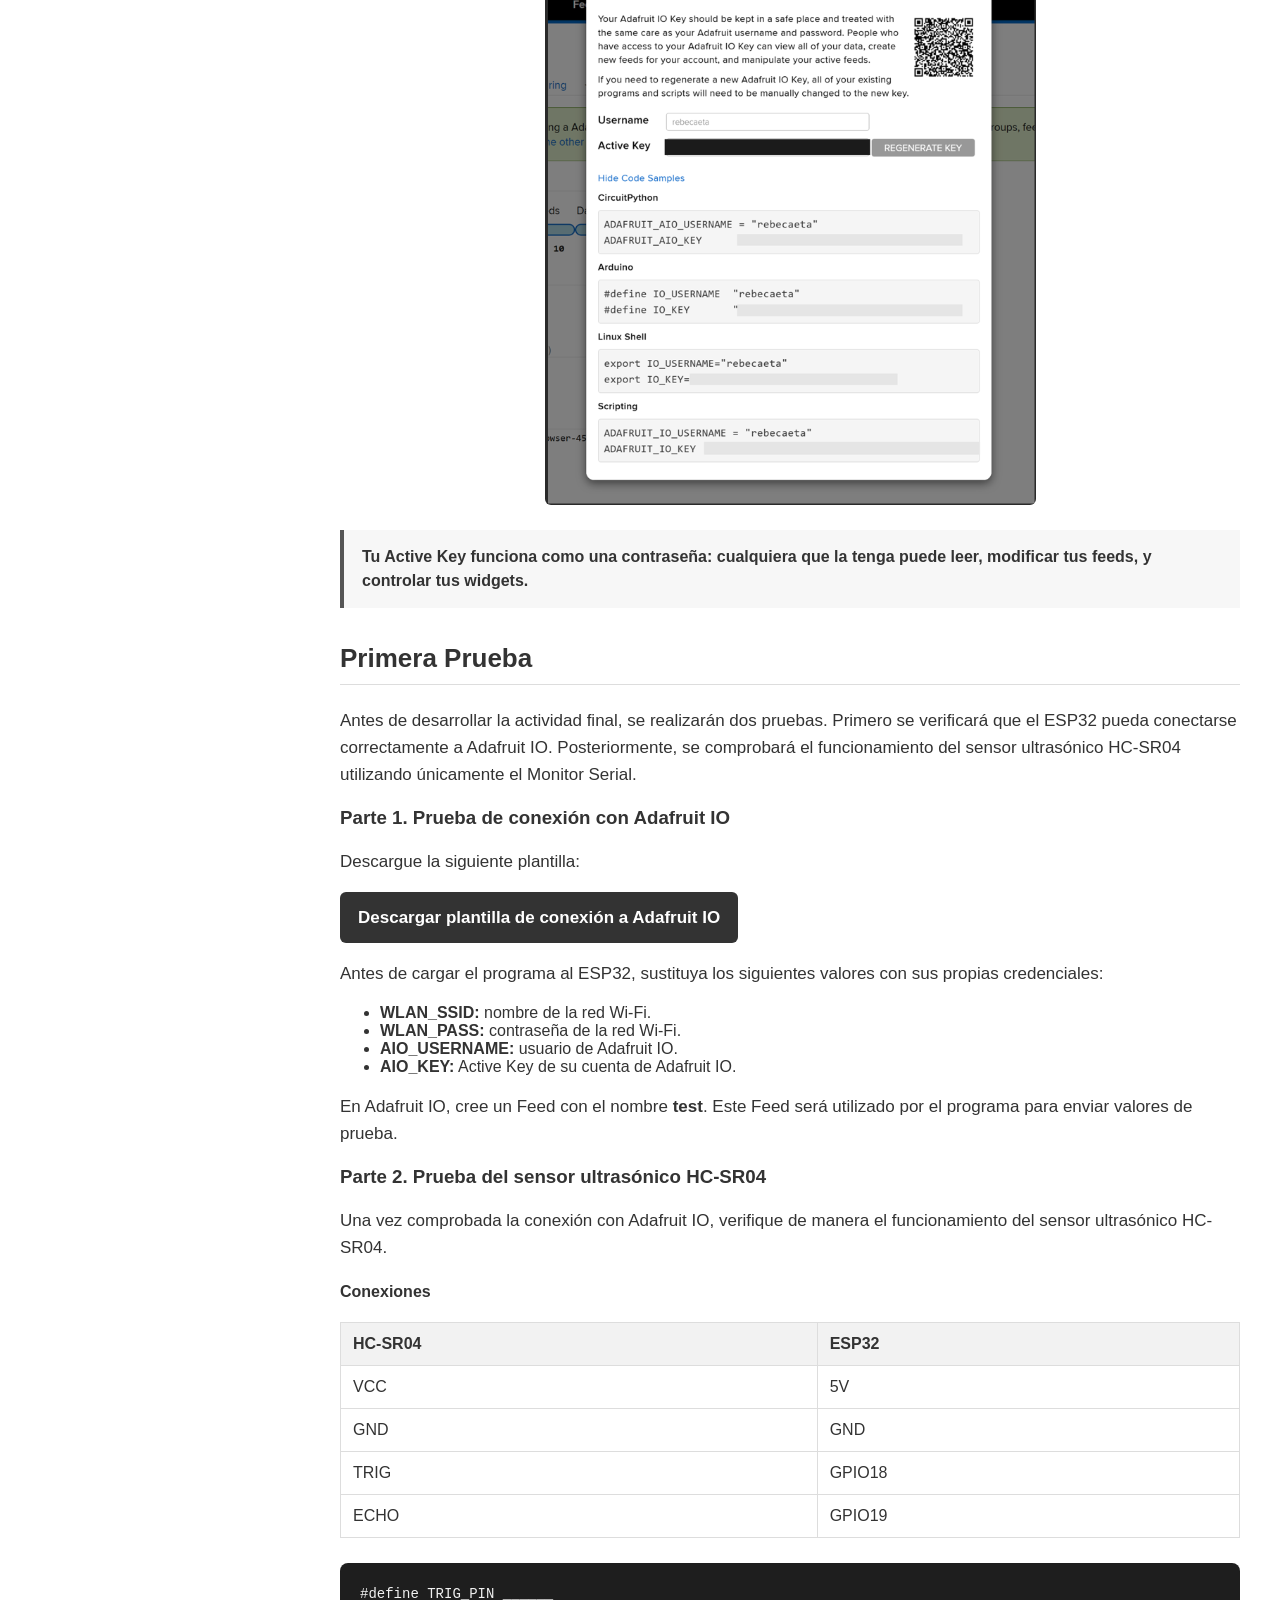
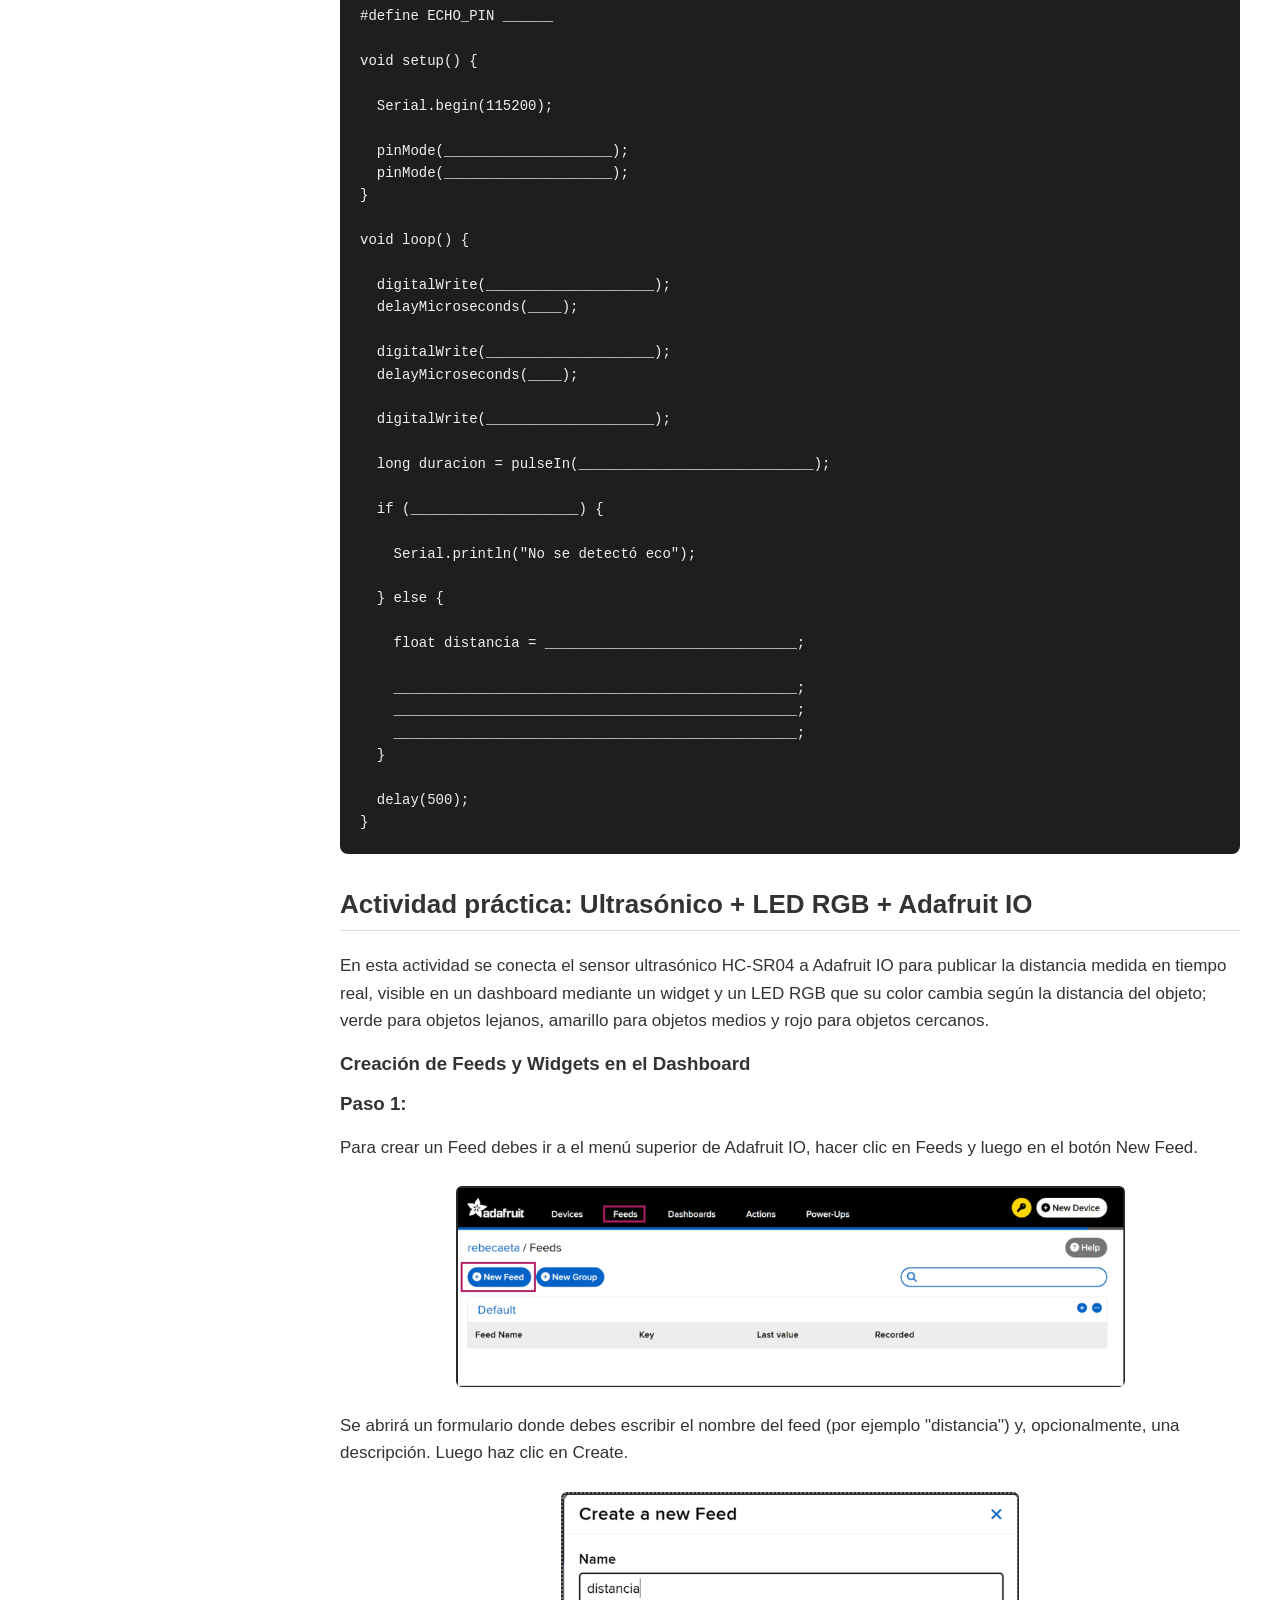
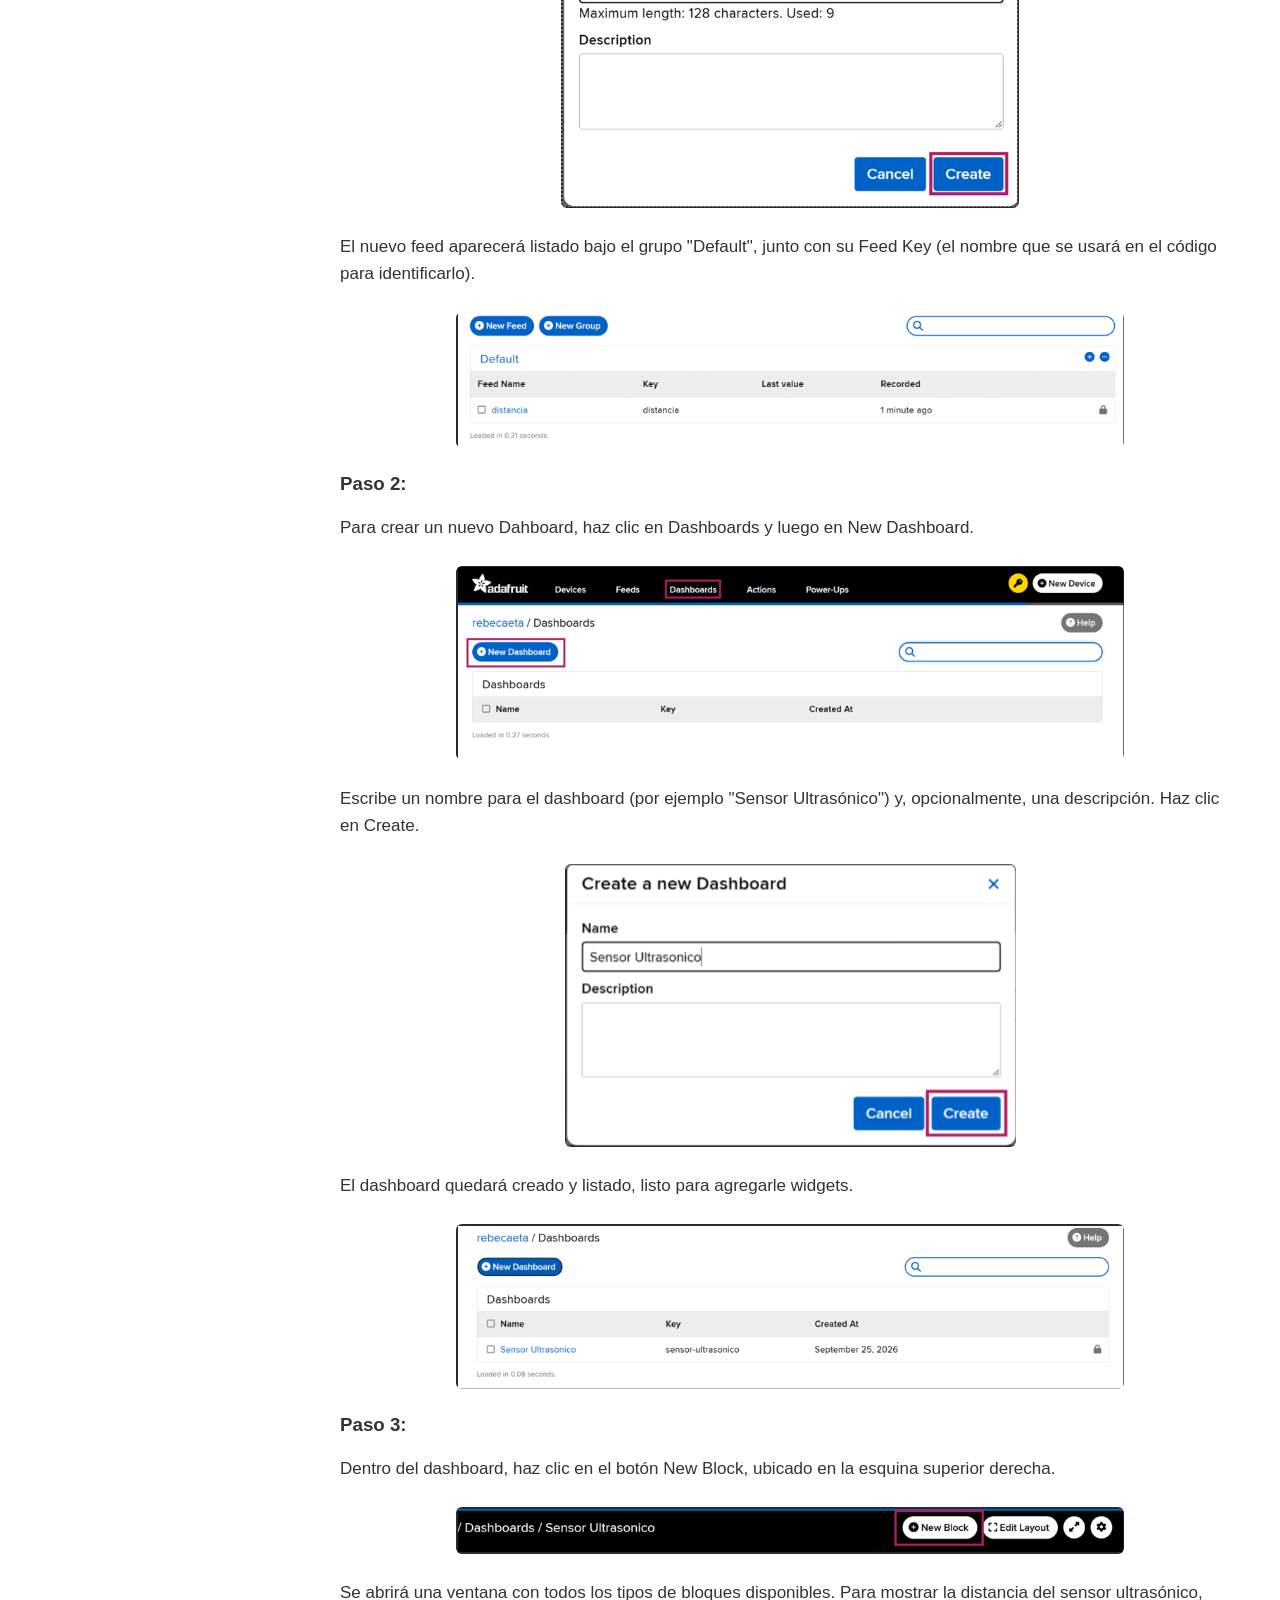
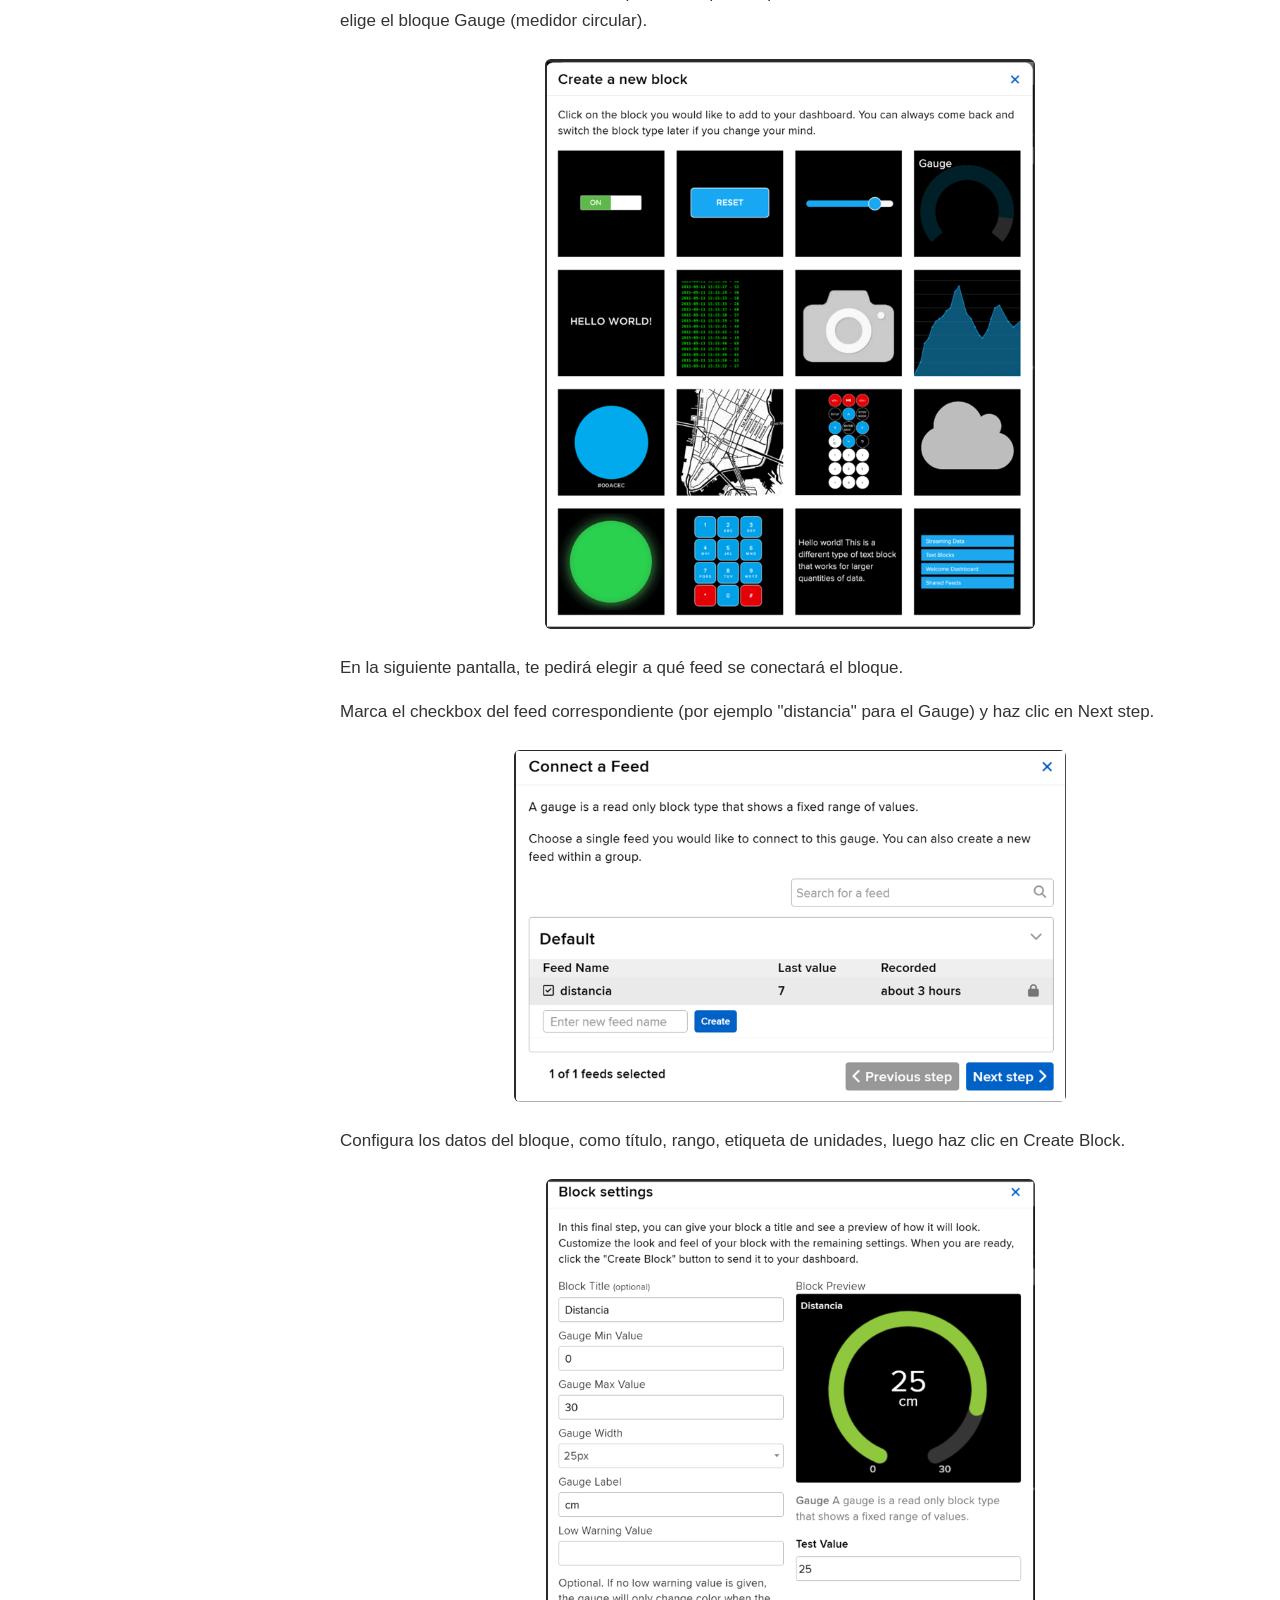
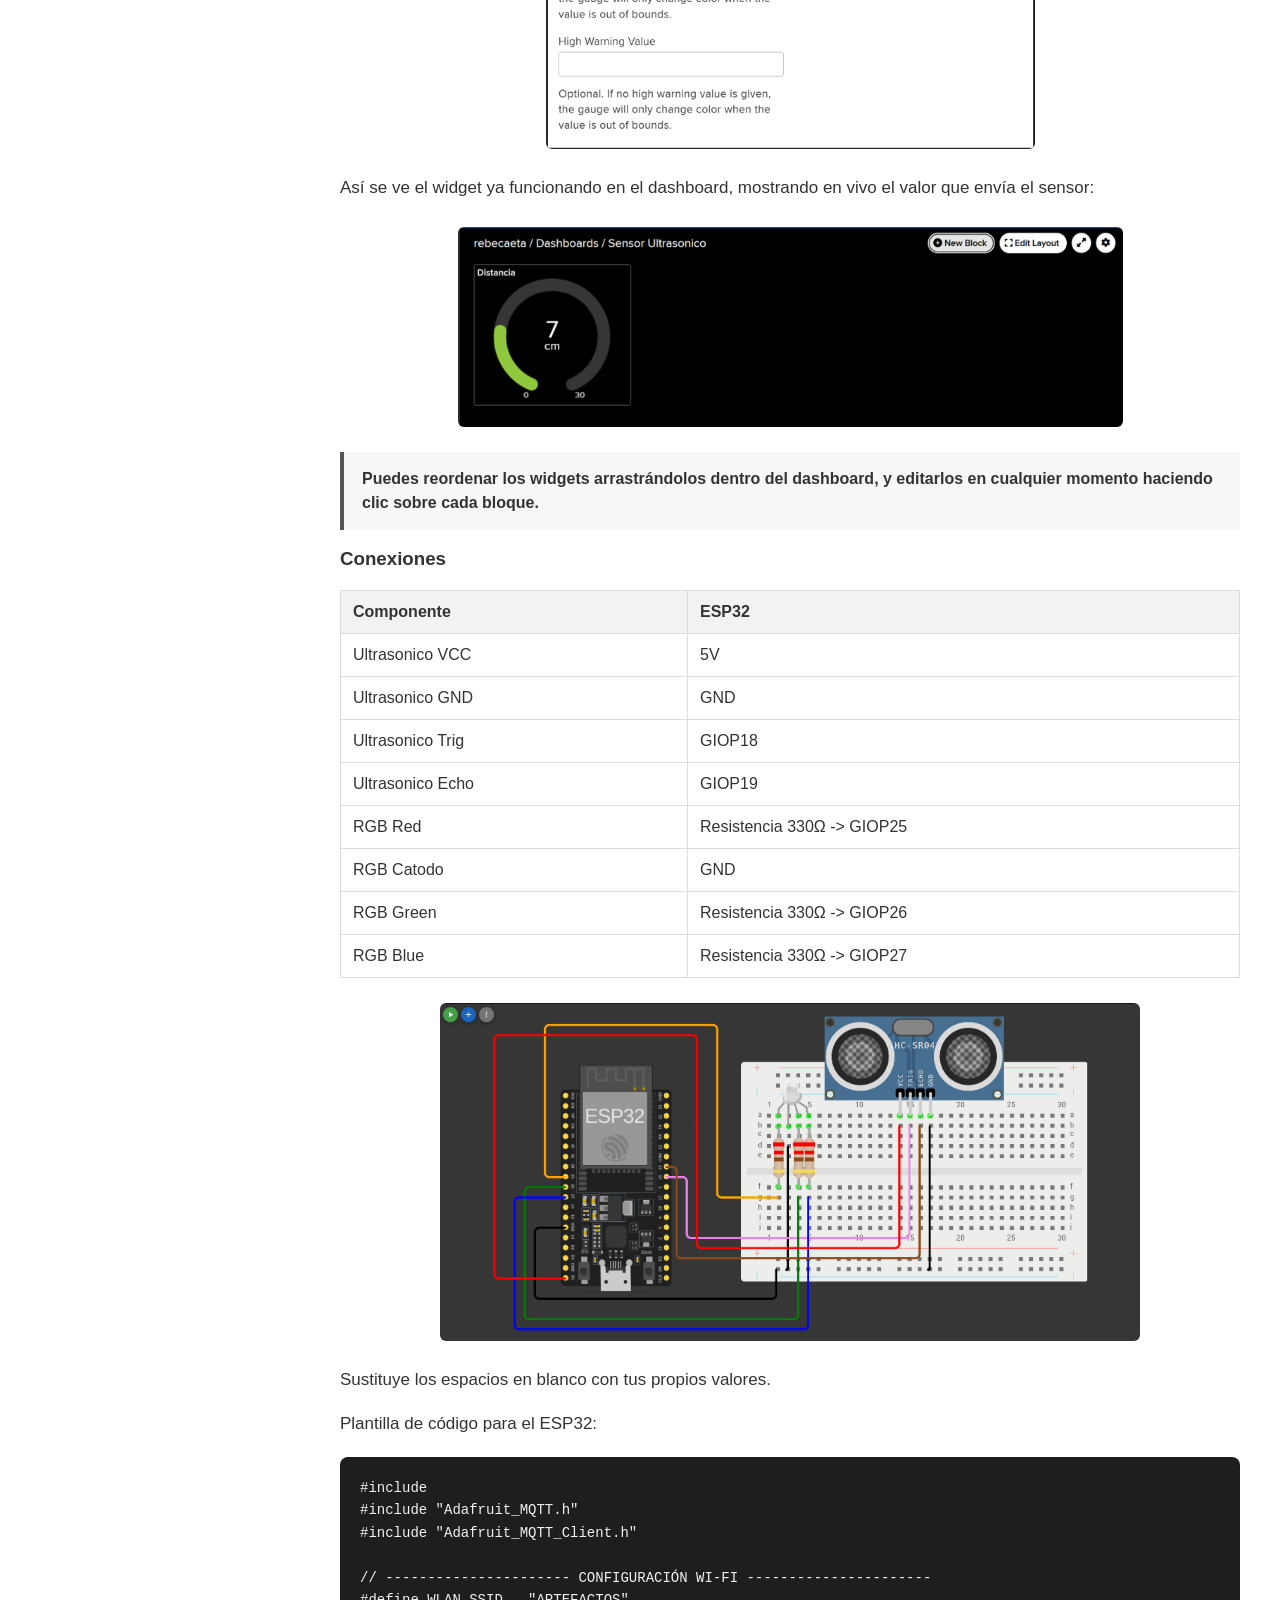
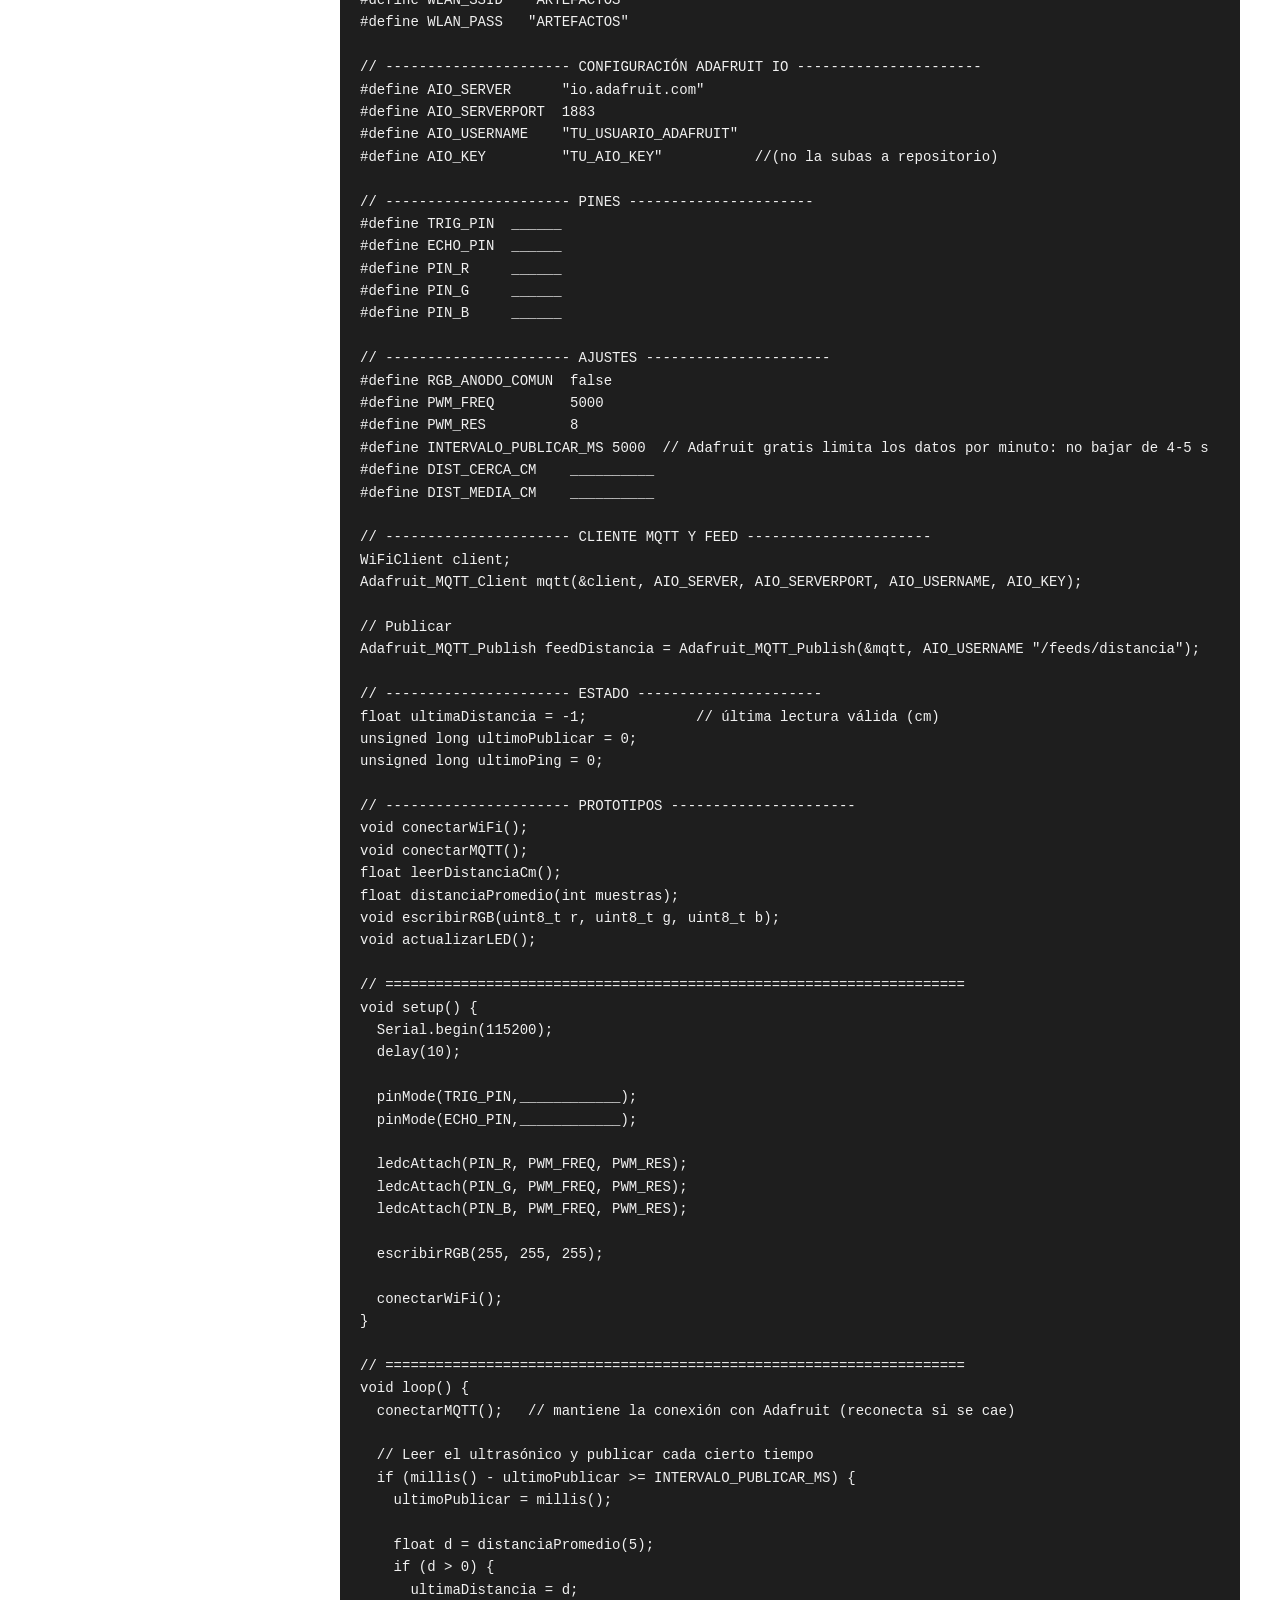
==== commit c1b6fbc7: "Fix accent in section titles in index.html" ====
--- a/laboratorio5/index.html
+++ b/laboratorio5/index.html
@@ -22,9 +22,9 @@
 
     <main class="contenedor">
         <h1>Programación de Artefactos</h1>
-        <h2>Laboratorio 5 - ESP32 y conexion a Internet en Adafruit</h2>
-
-<section id="introduccion">
+        <h2>Laboratorio 5 - ESP32 y conexión a Internet en Adafruit</h2>
+
+<section id="introducción">
 
     <h2>Introducción a Adafruit</h2>
 
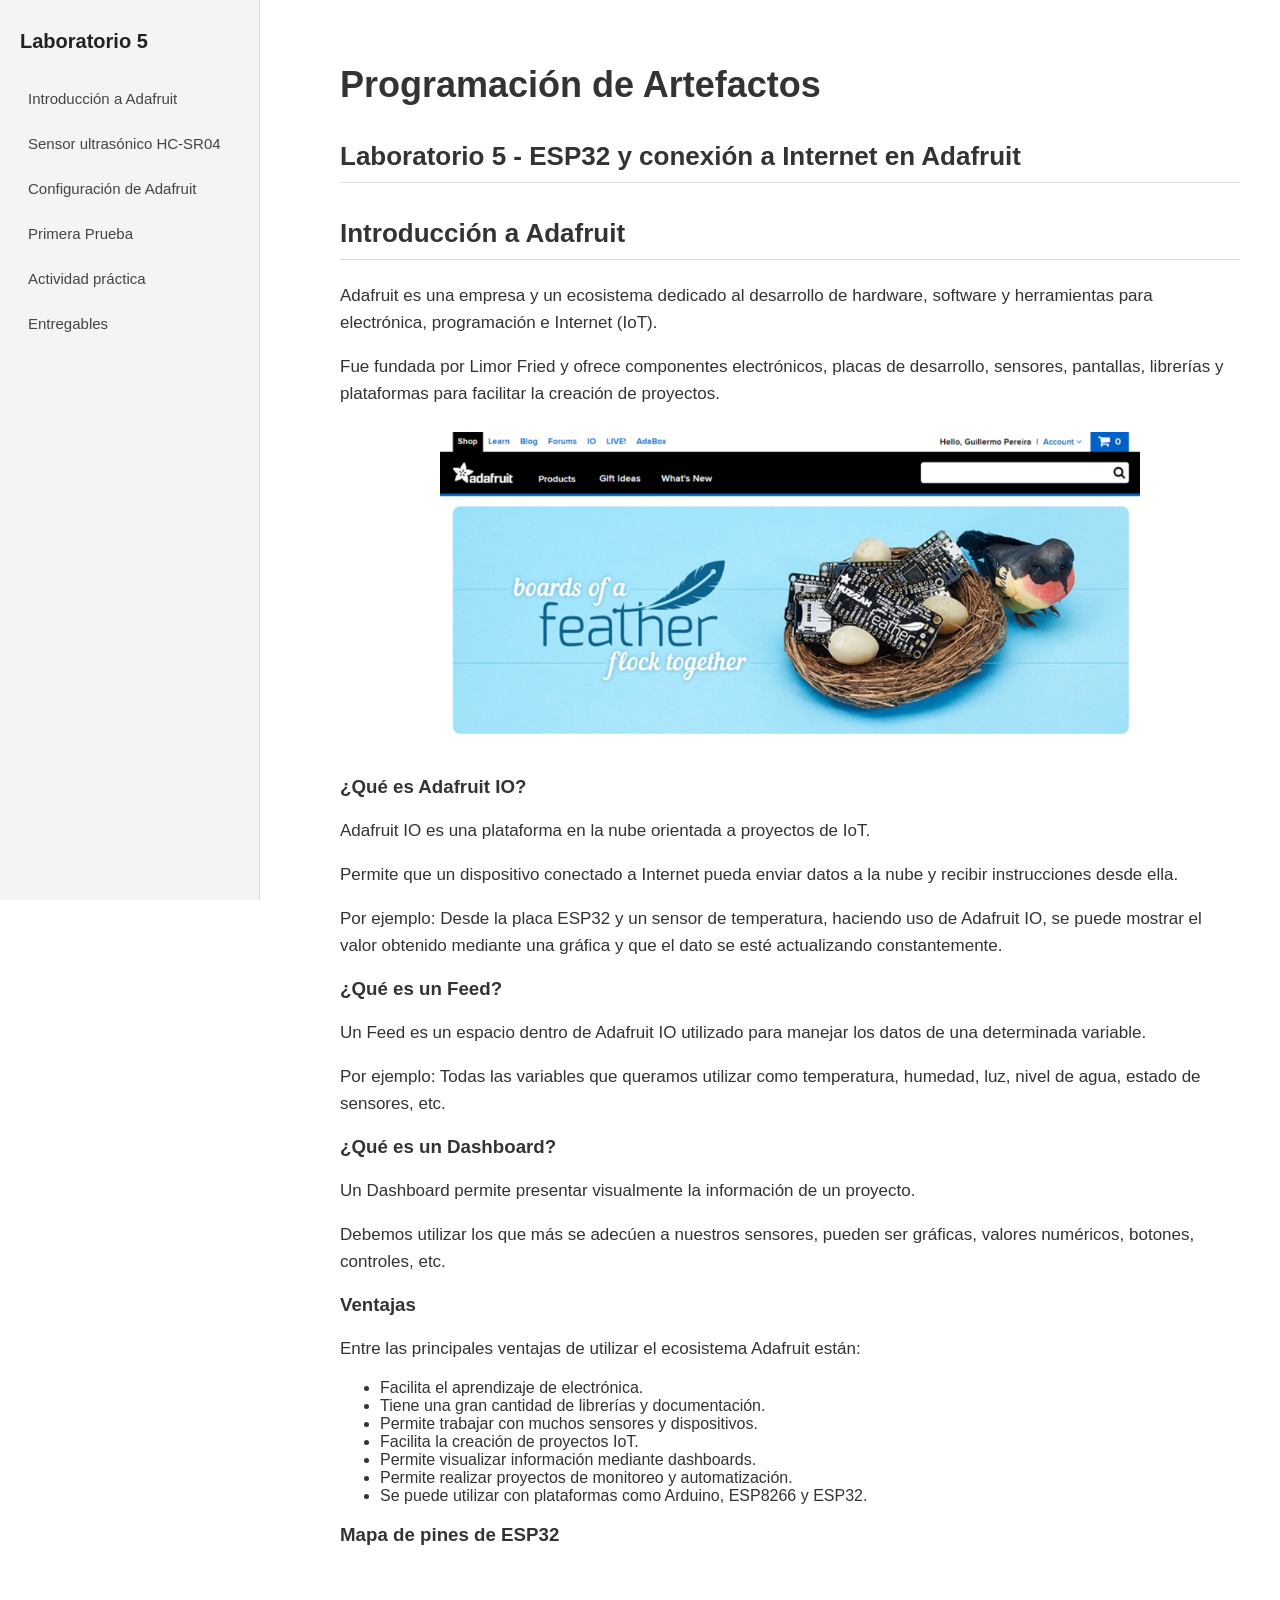
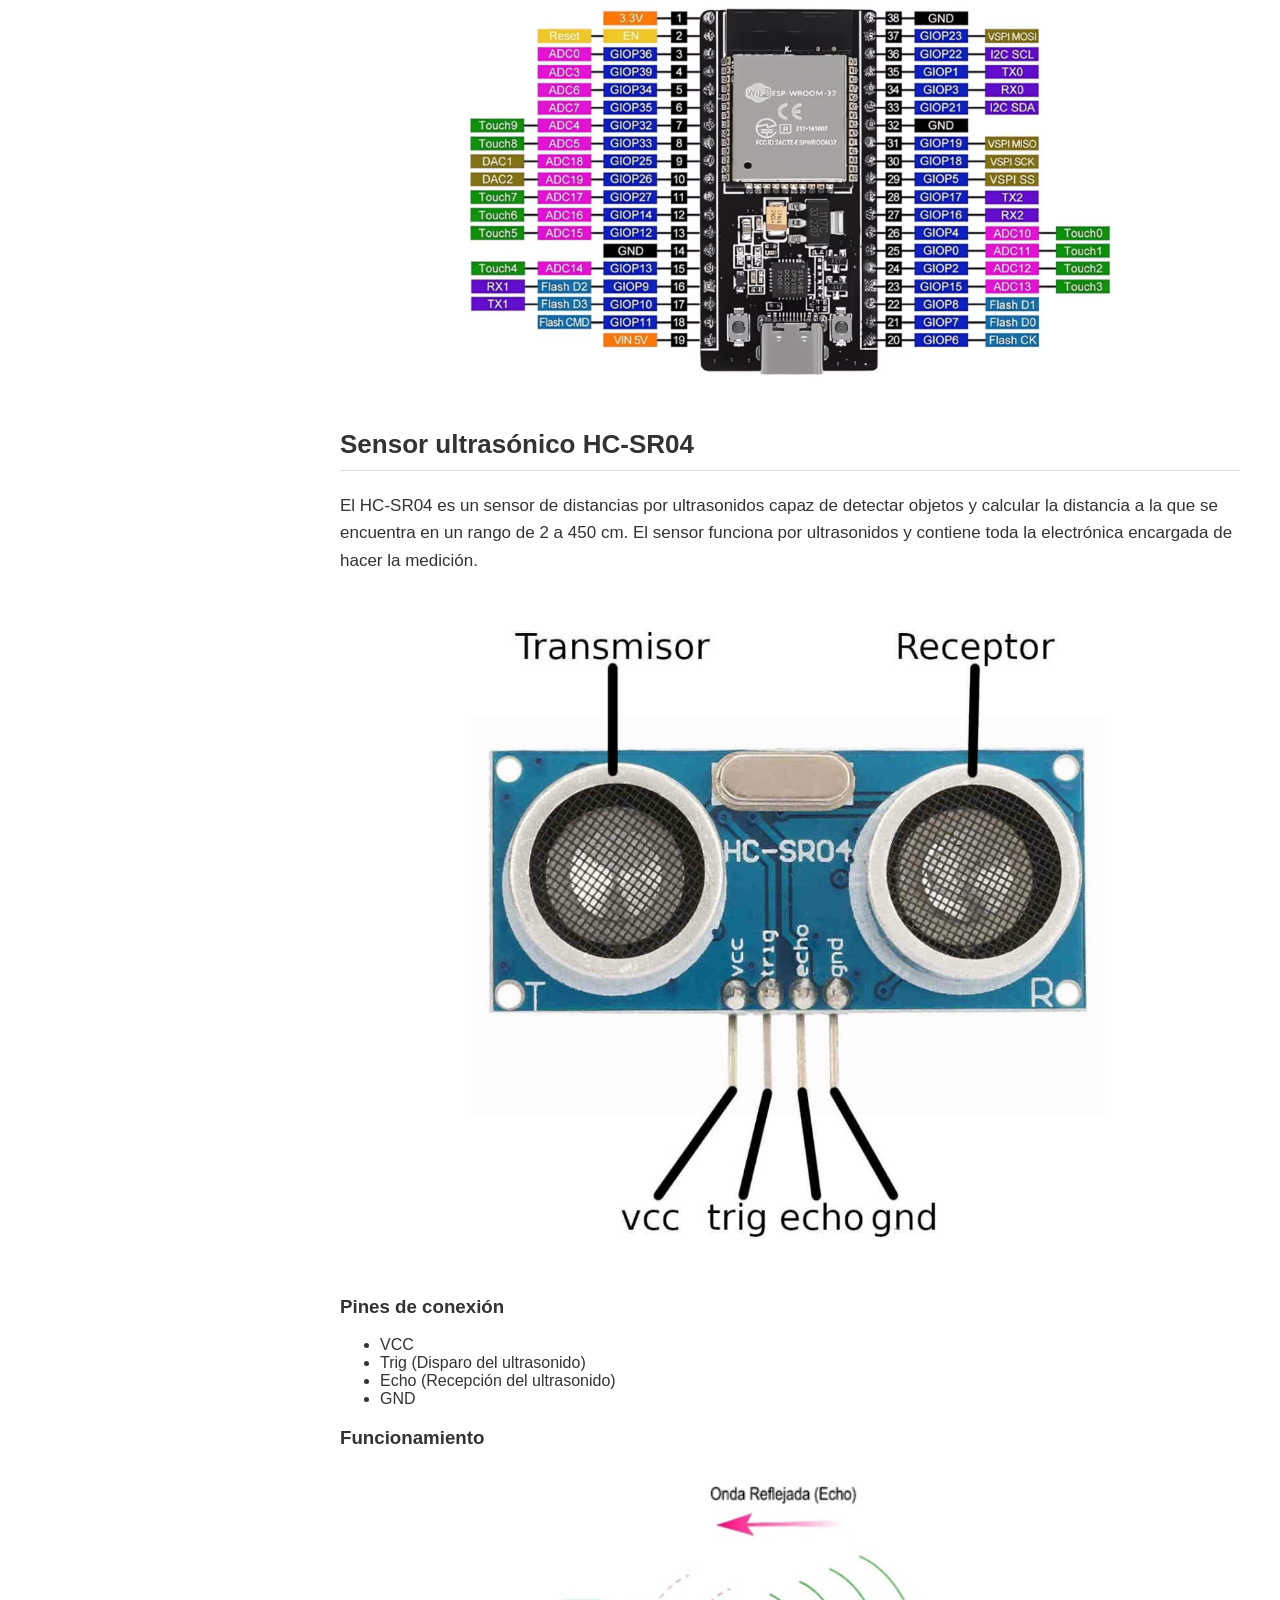
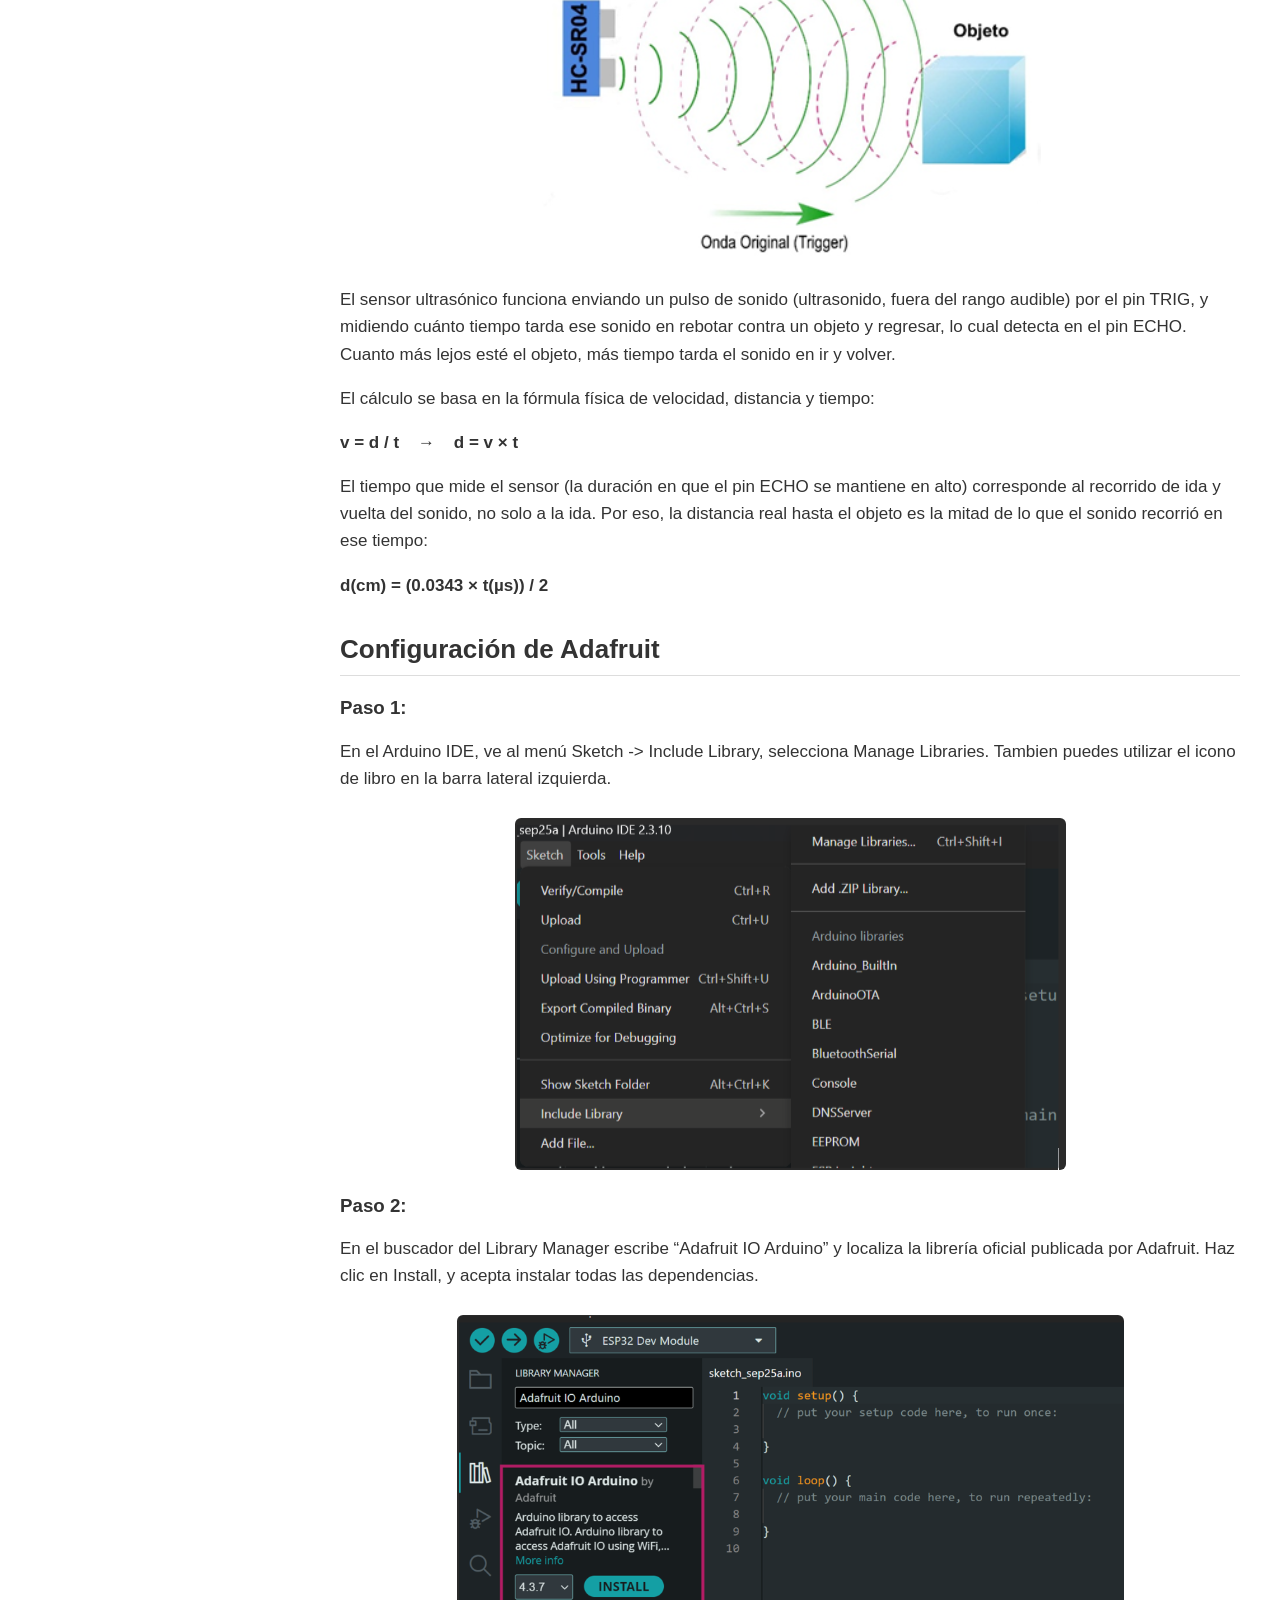
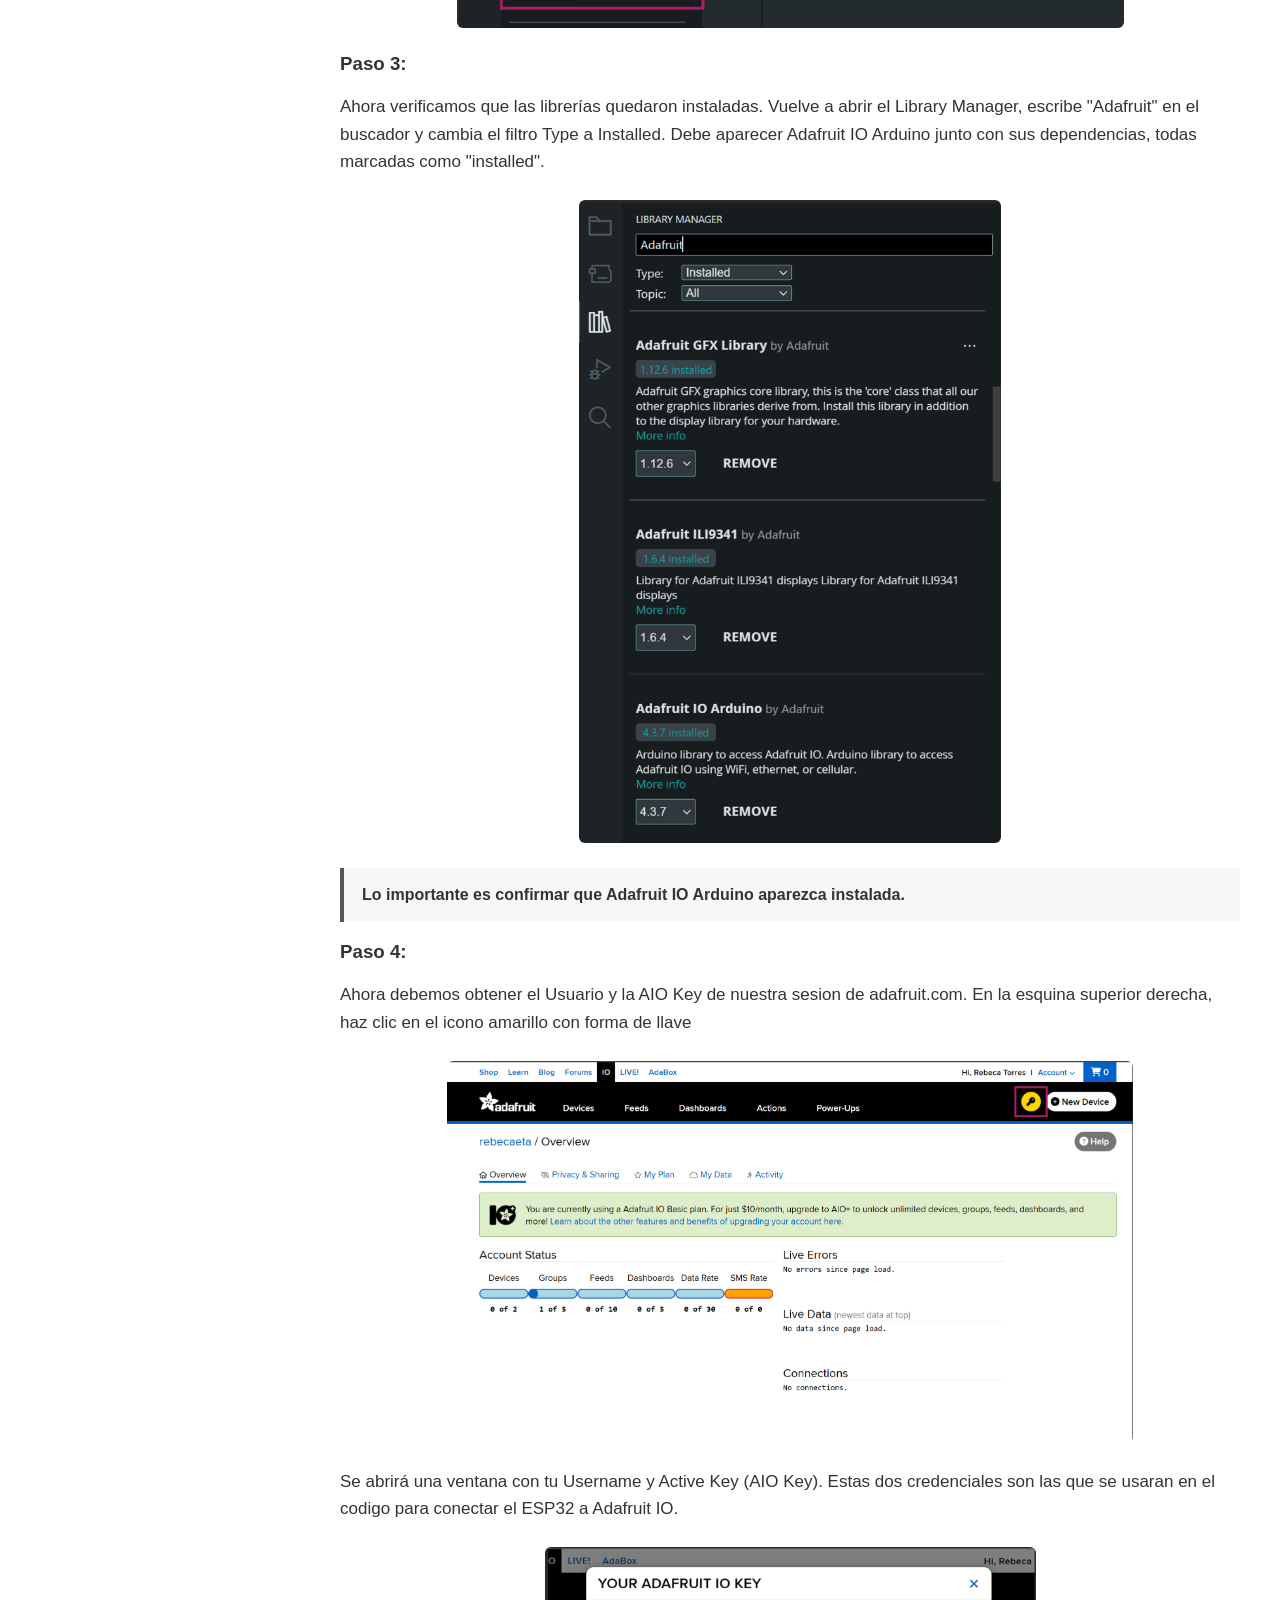
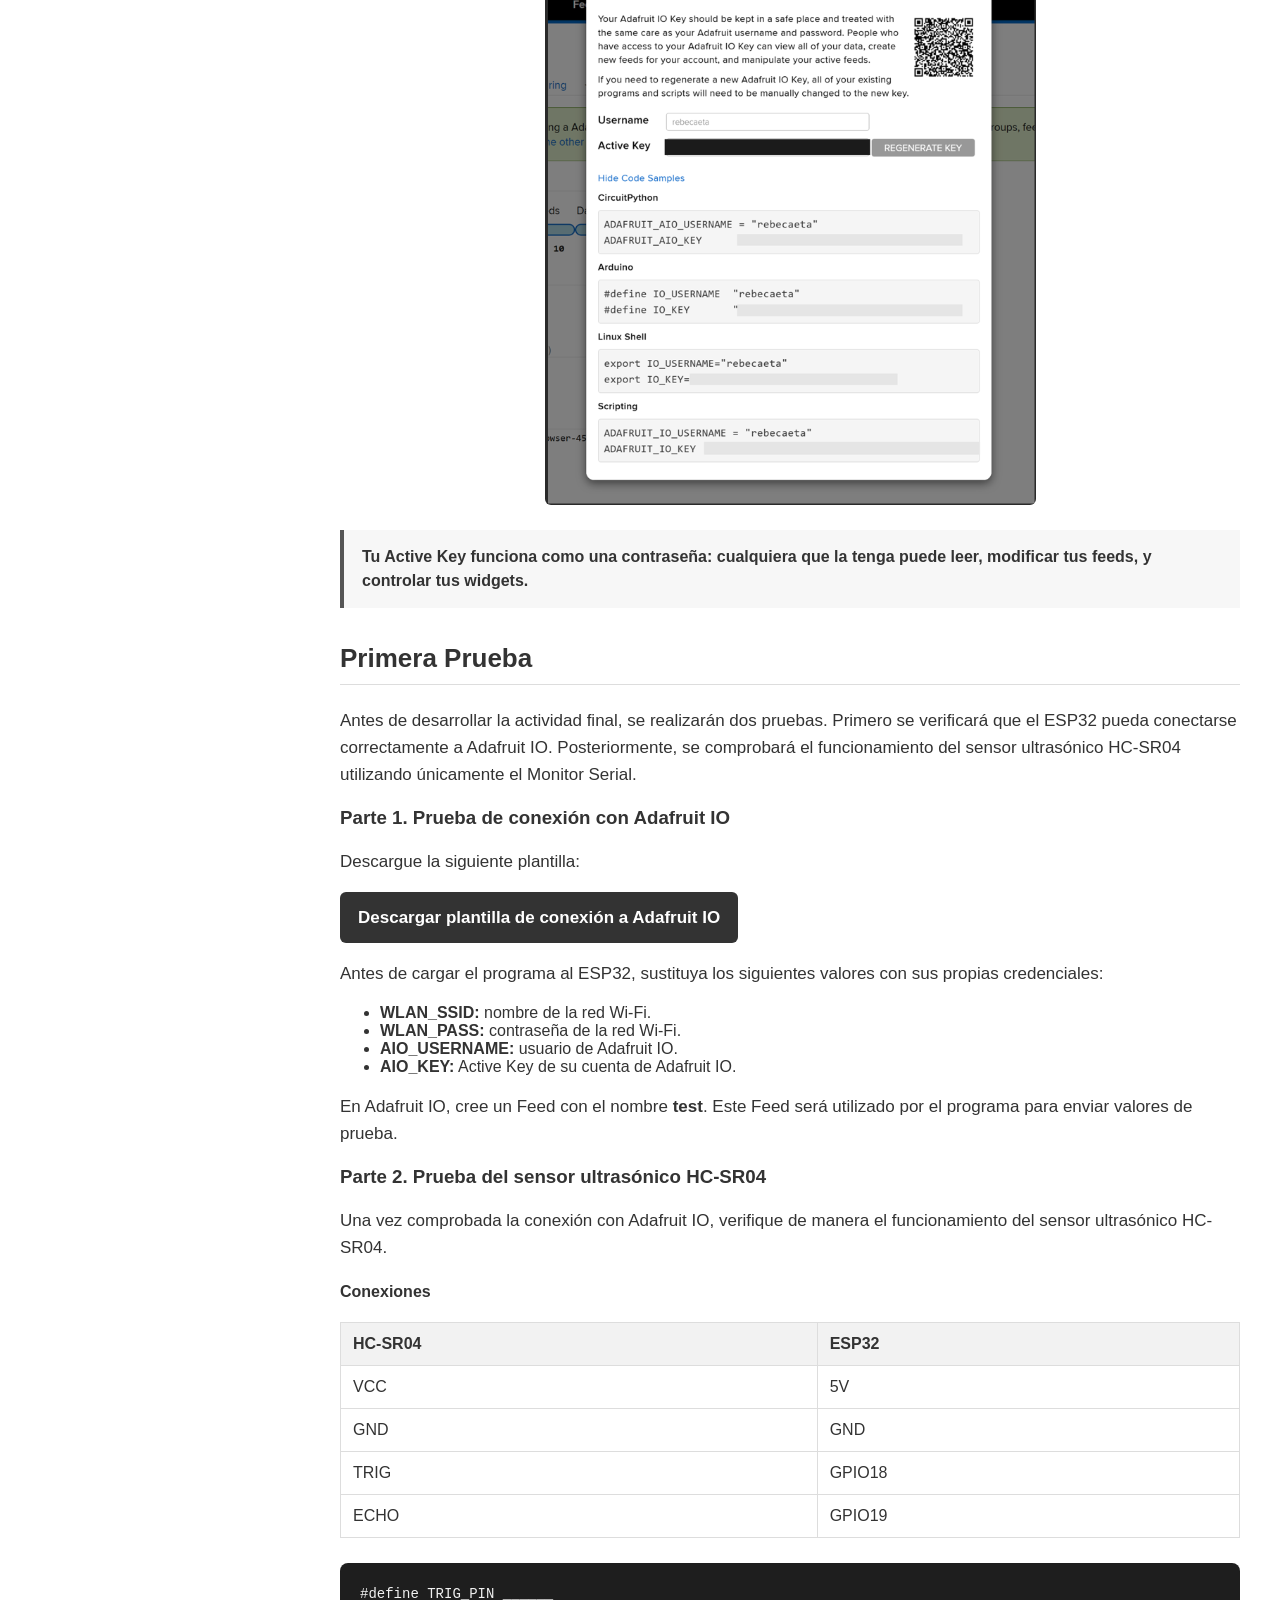
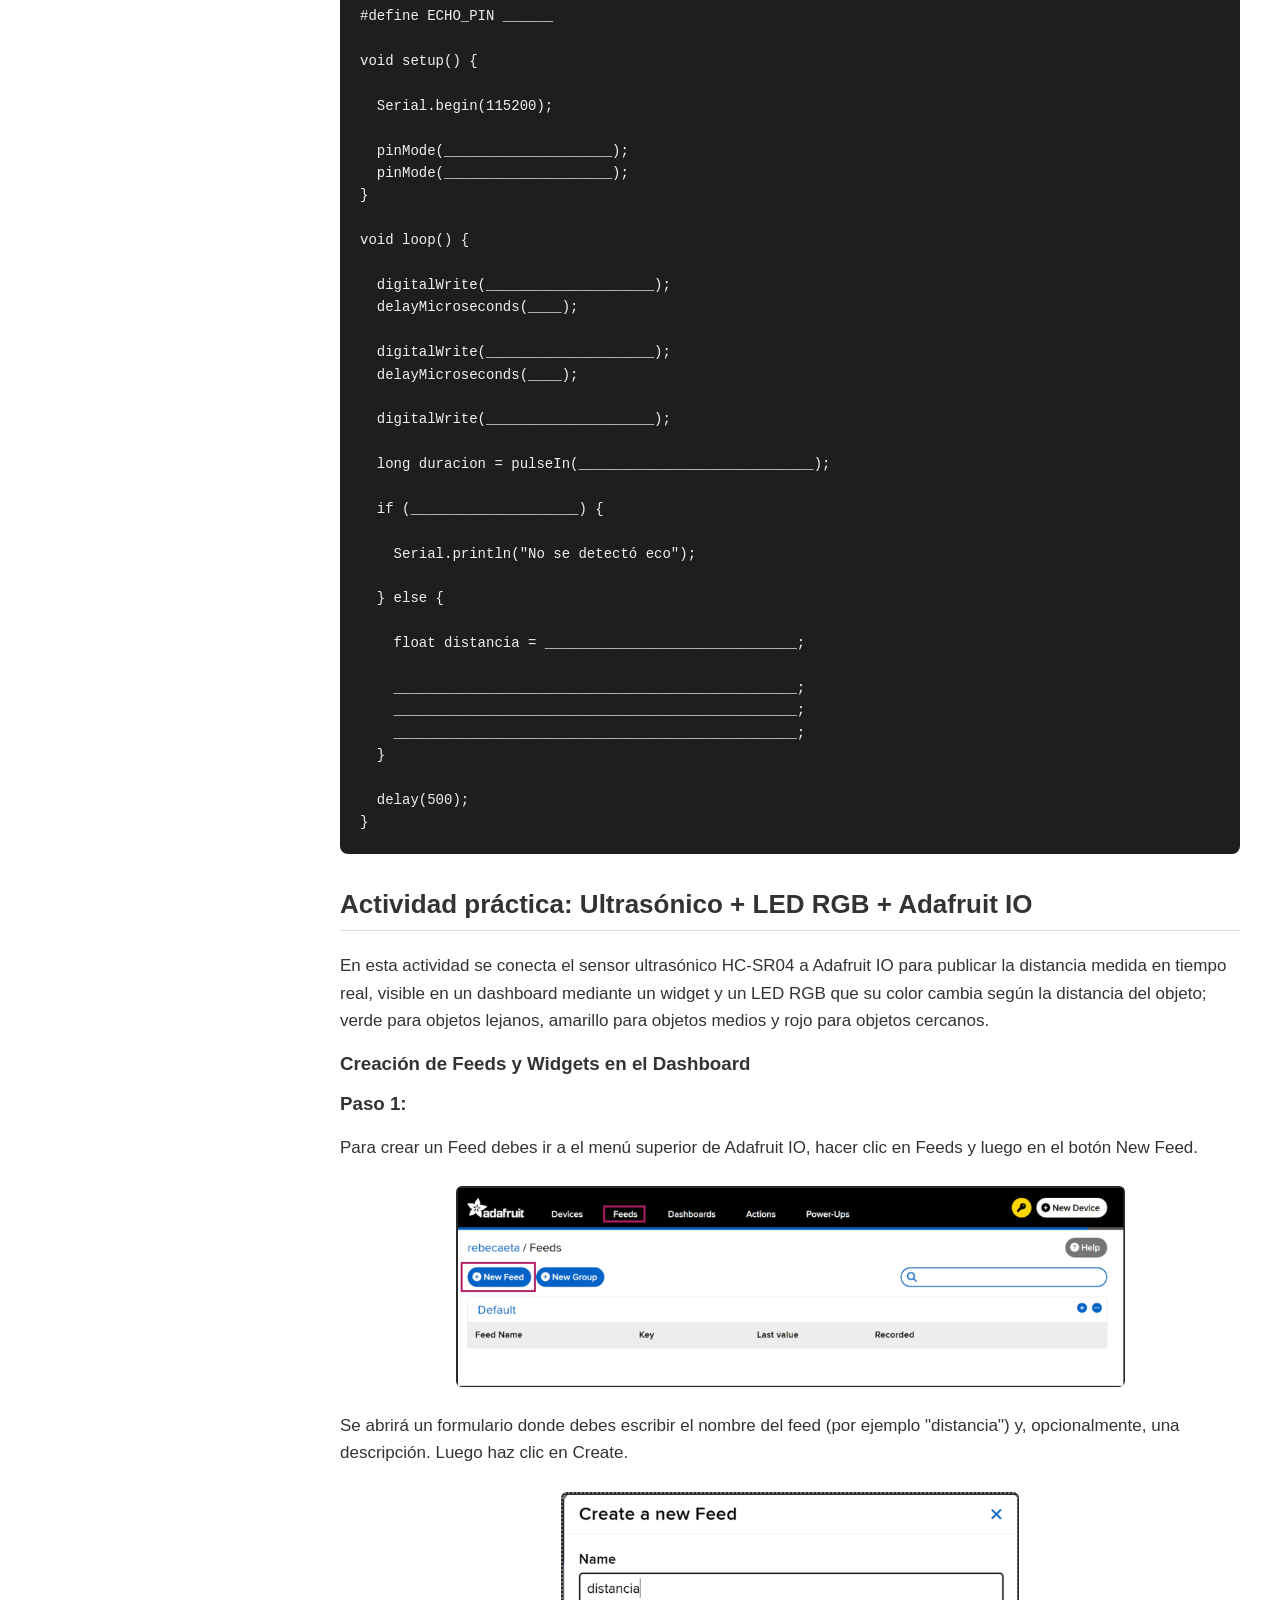
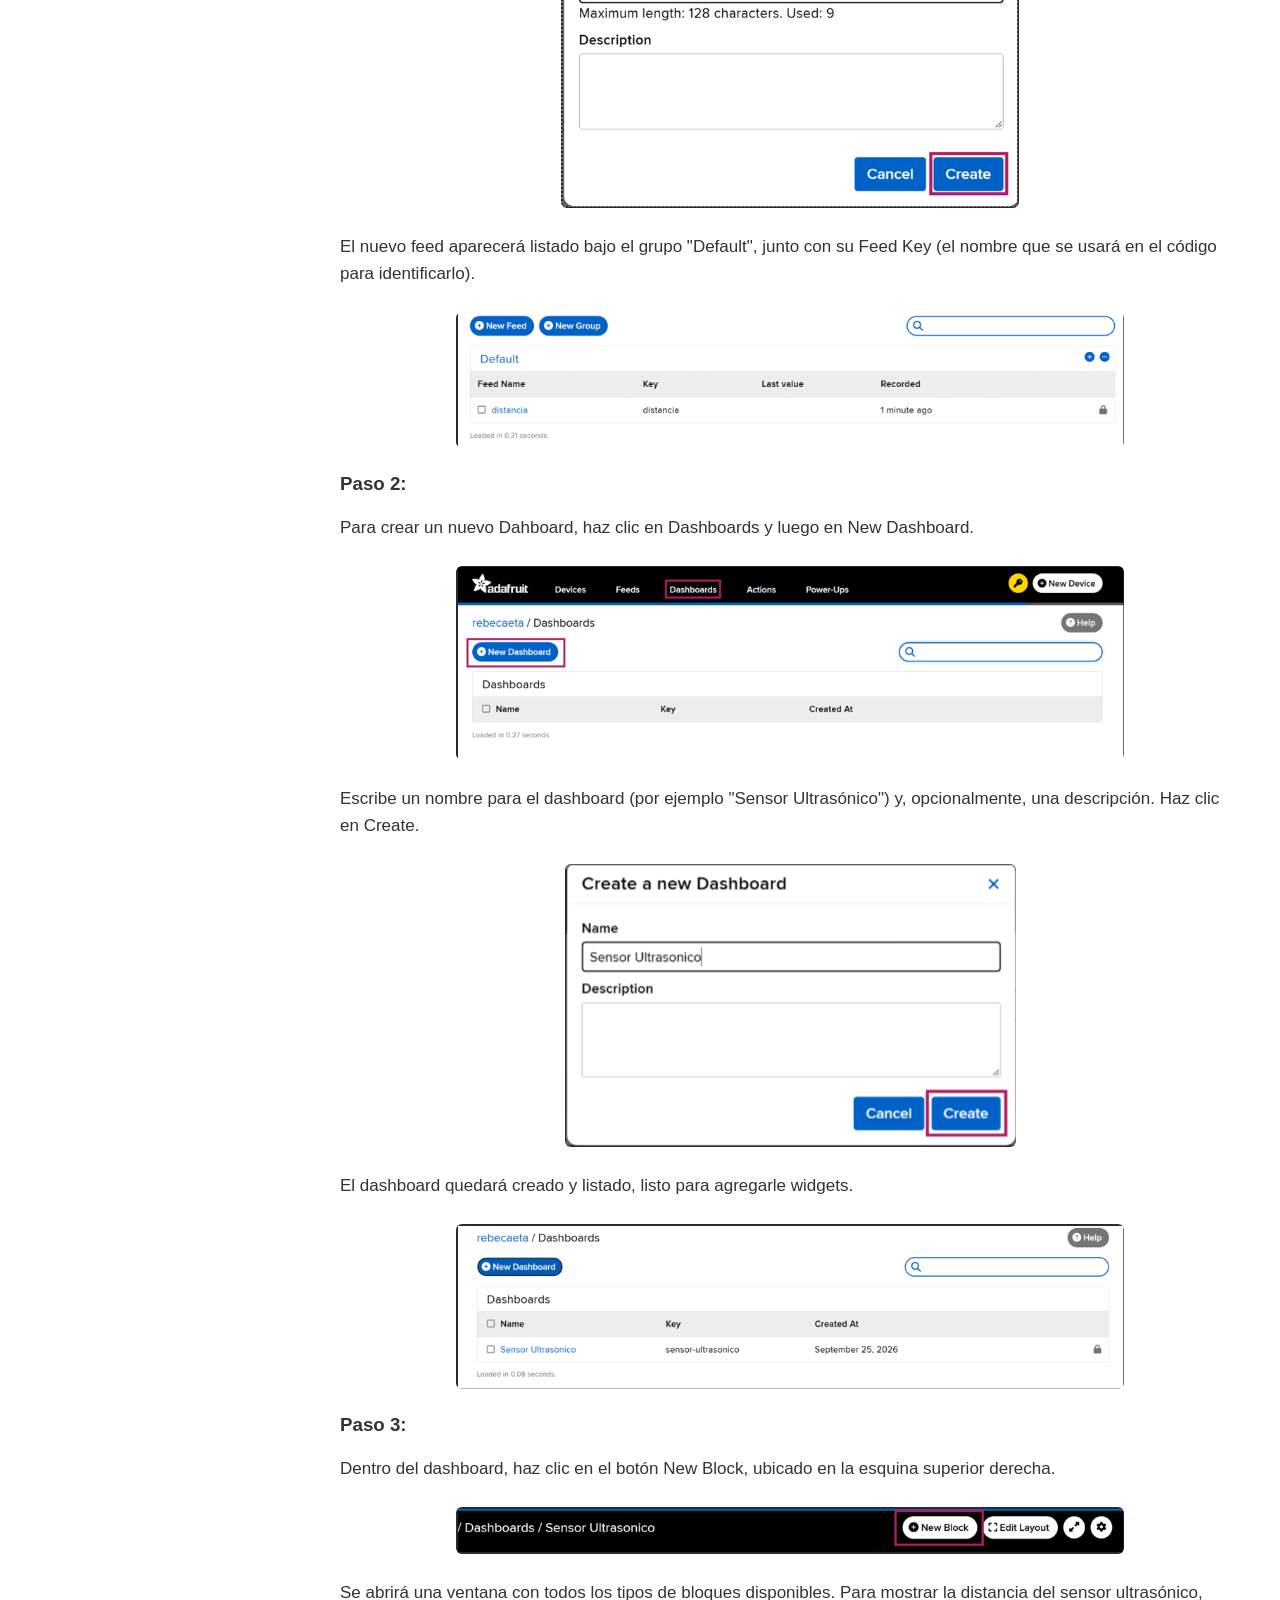
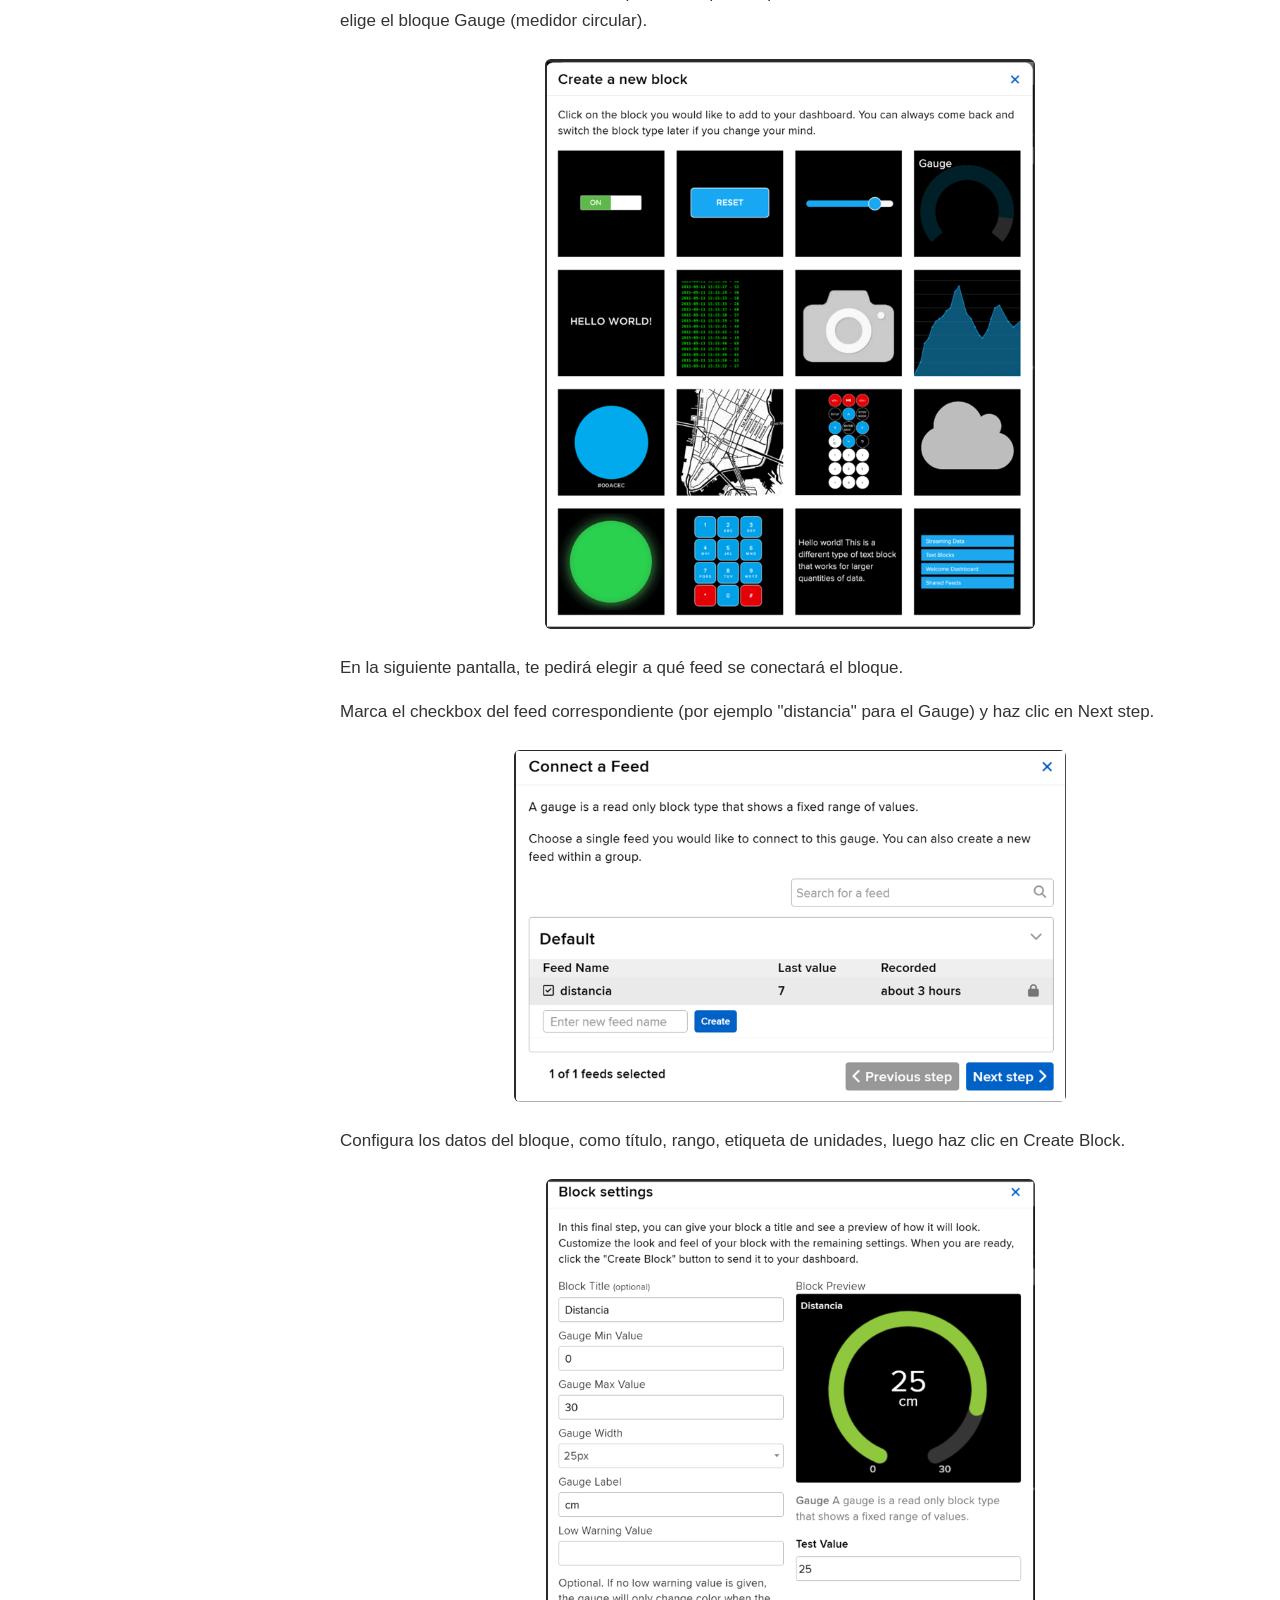
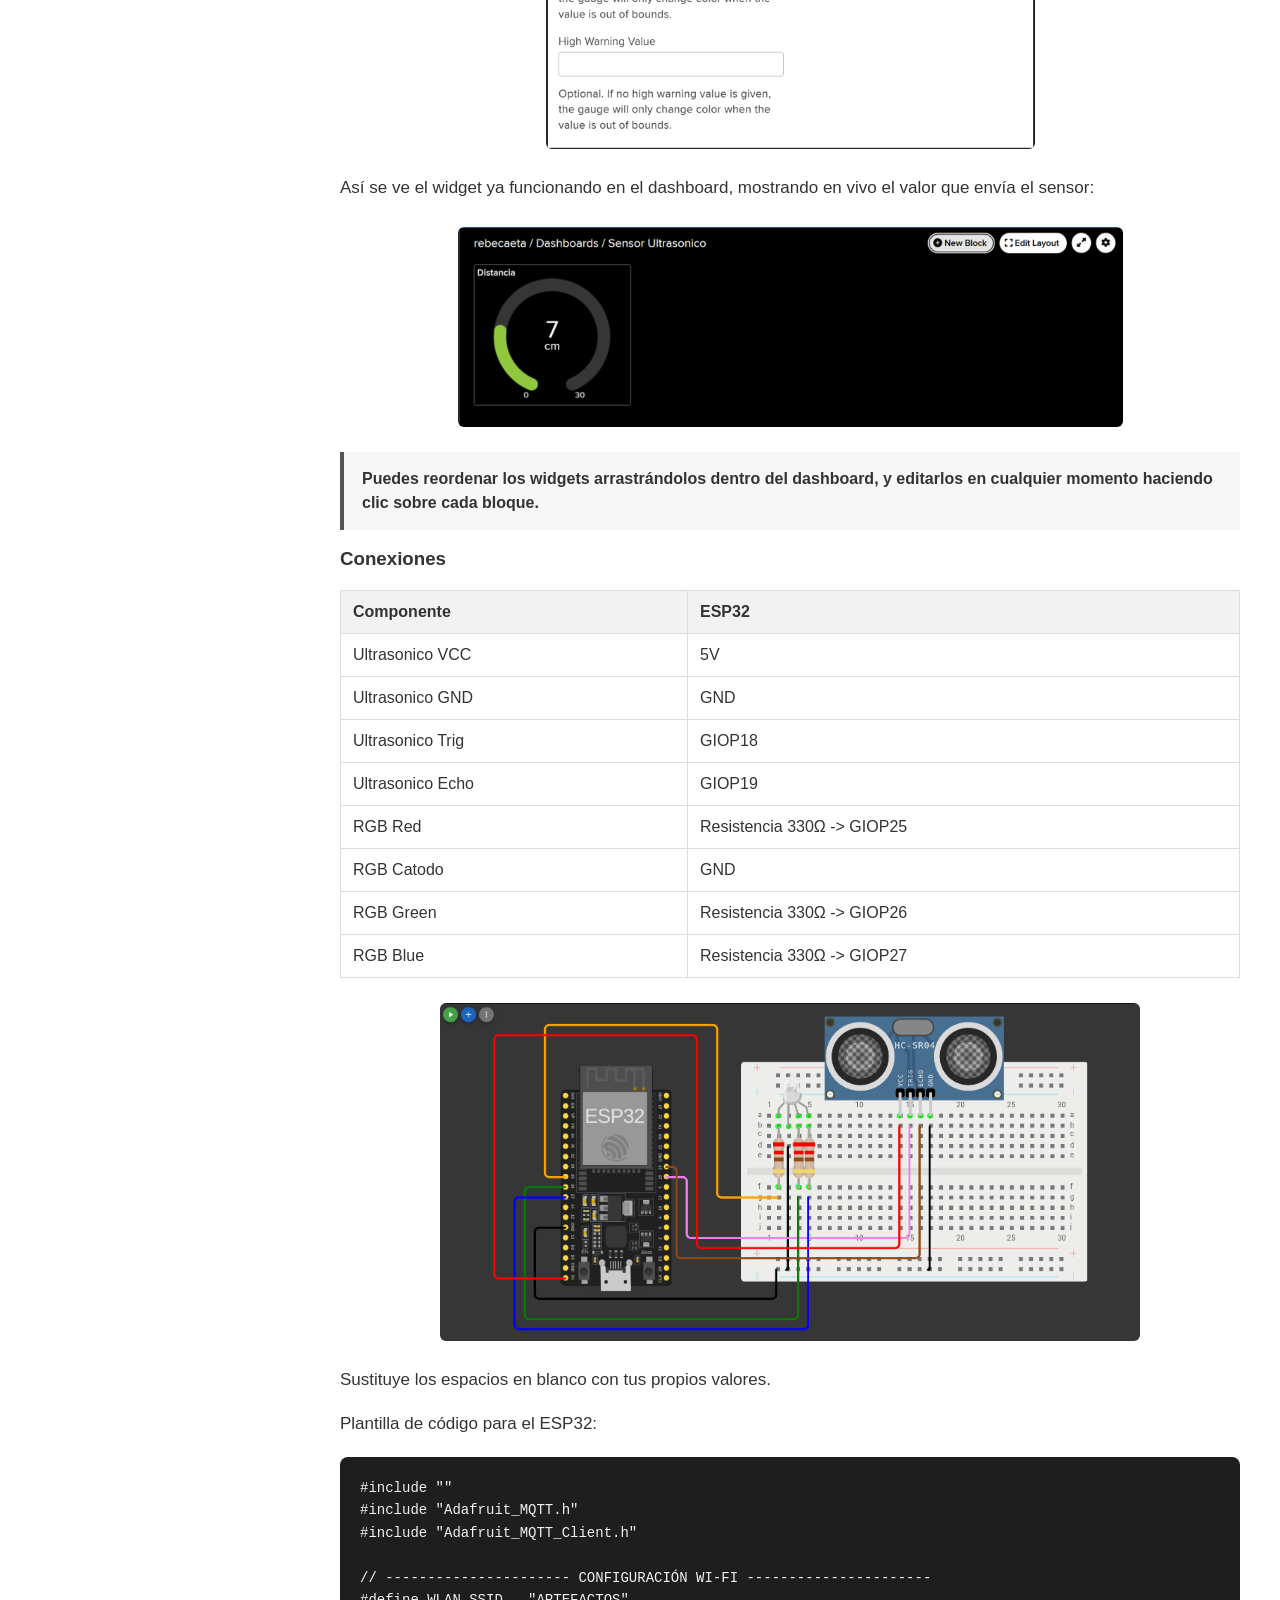
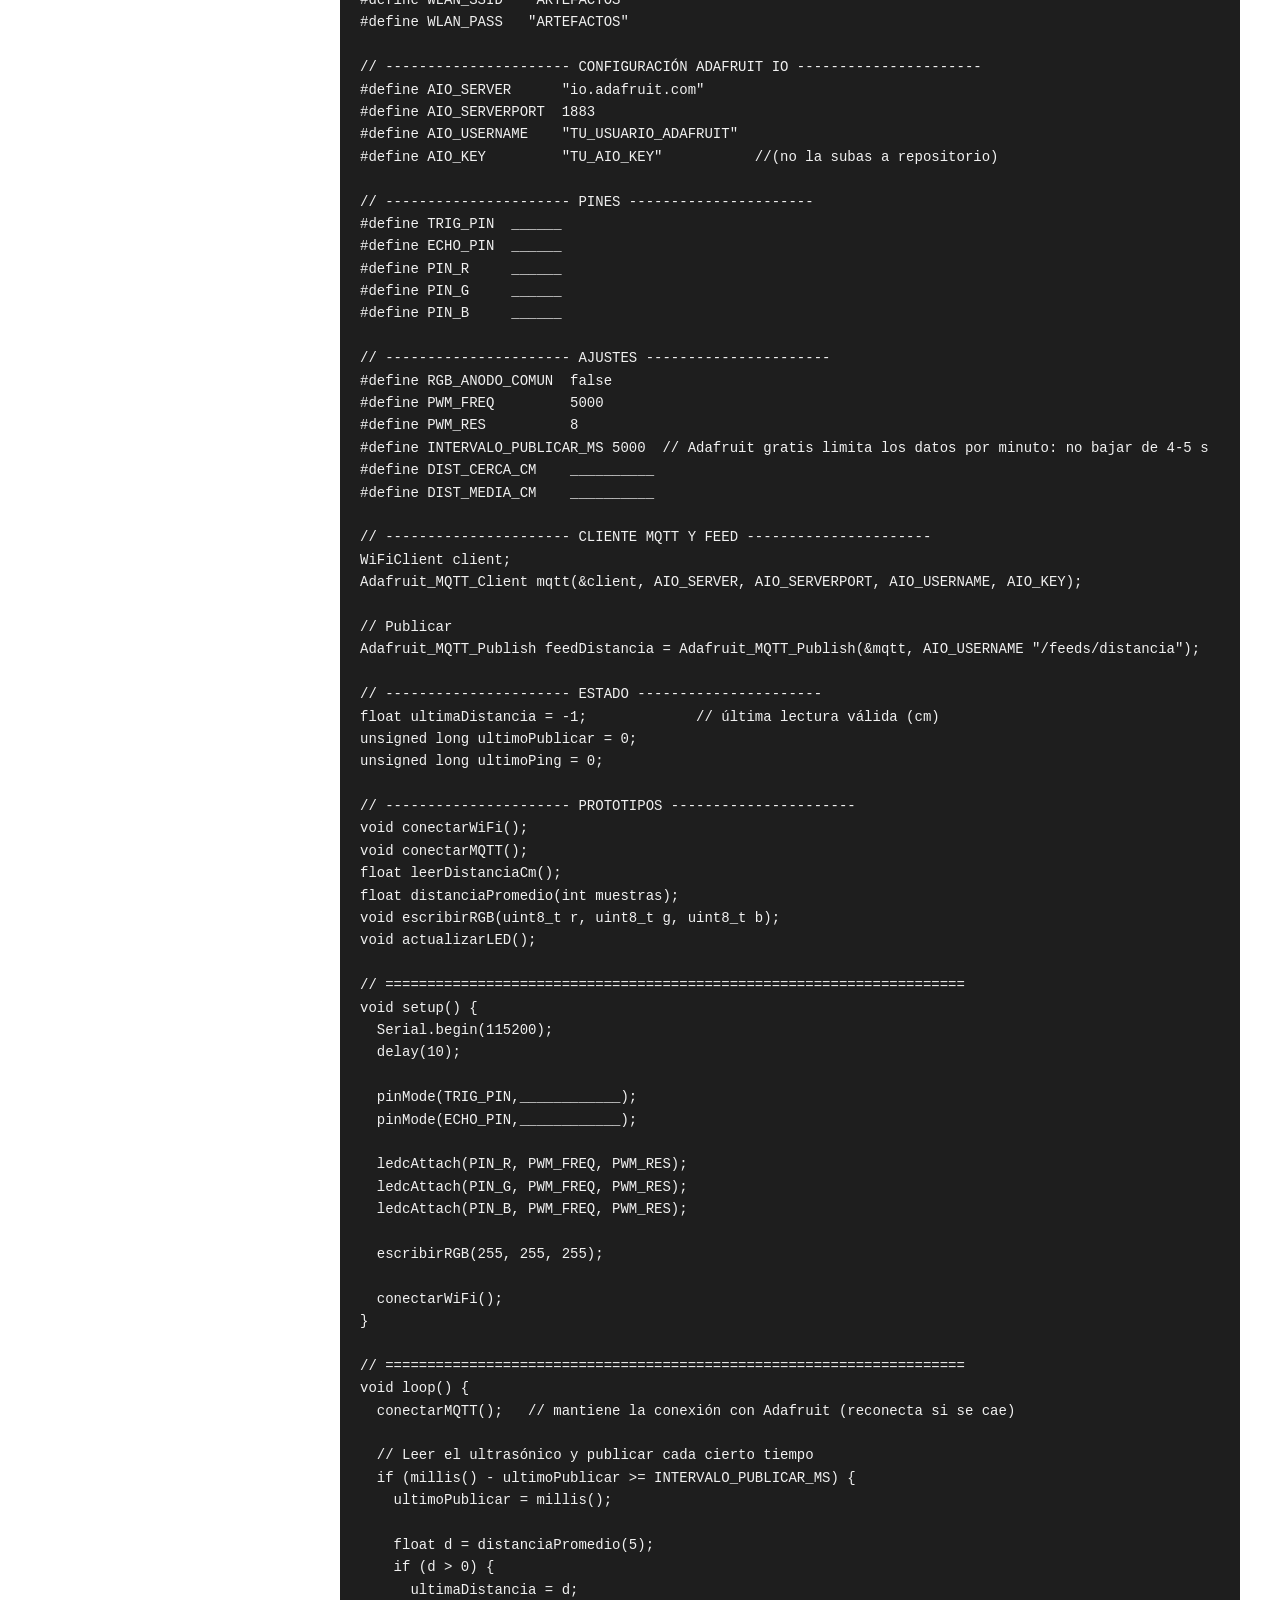
==== commit d1246e87: "Fix HTML encoding for code block in index.html" ====
--- a/laboratorio5/index.html
+++ b/laboratorio5/index.html
@@ -417,7 +417,7 @@
         <p>Sustituye los espacios en blanco con tus propios valores.</p>
         <p>Plantilla de código para el ESP32:</p>
 
-<pre><code>#include <WiFi.h>                     
+<pre><code>#include "<WiFi.h>"                     
 #include "Adafruit_MQTT.h"
 #include "Adafruit_MQTT_Client.h"
 
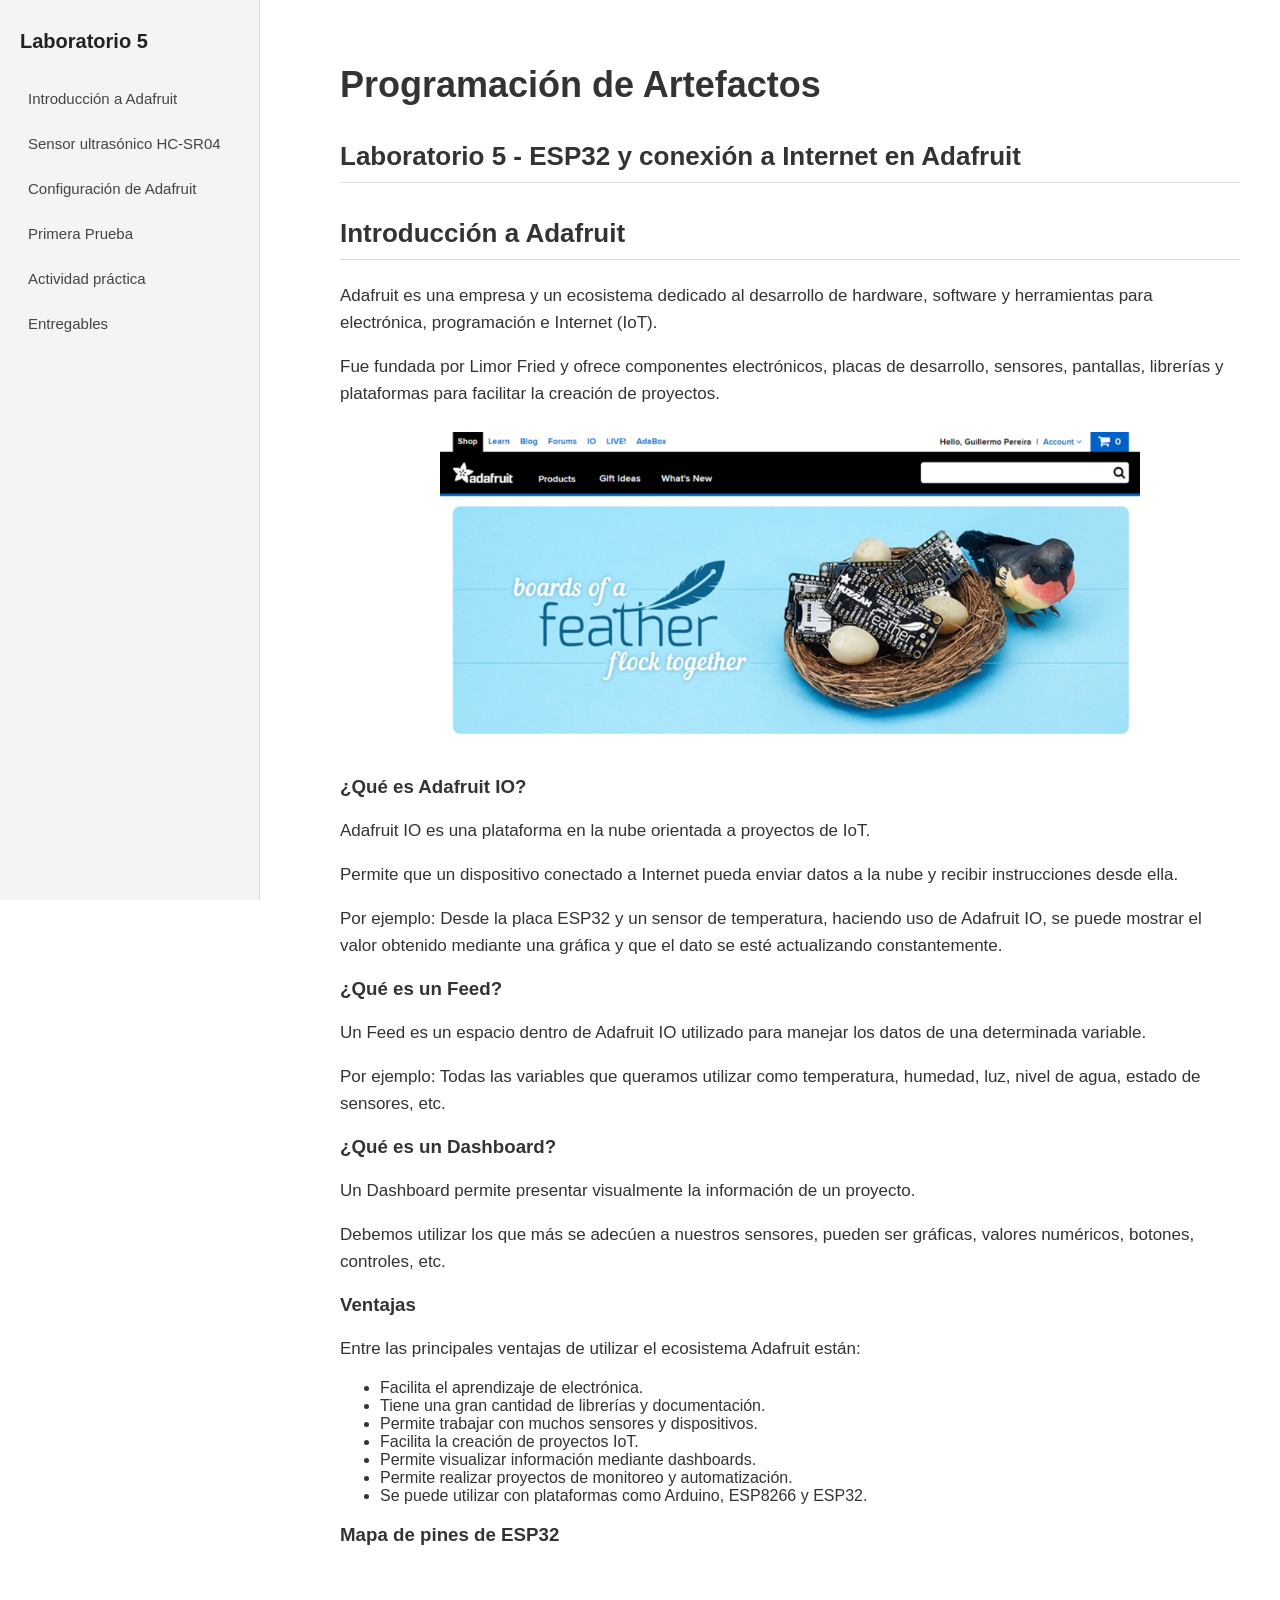
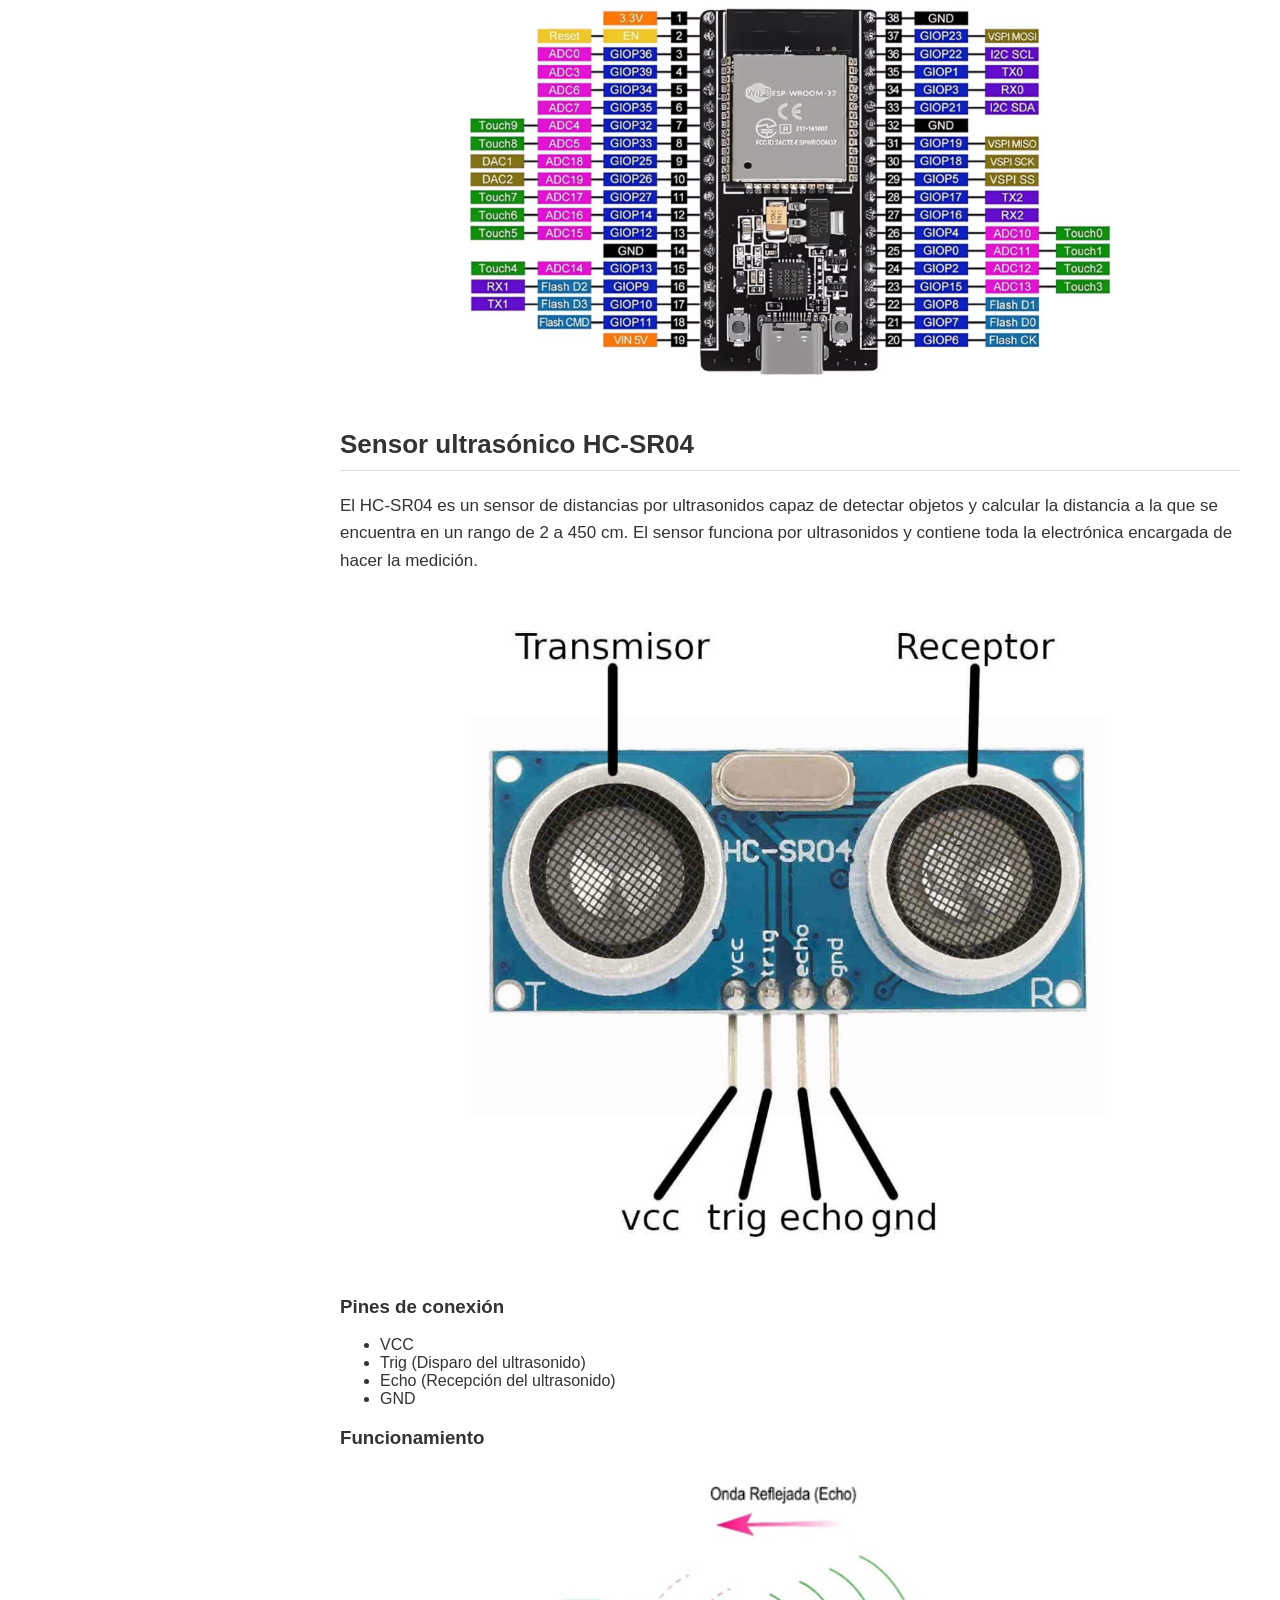
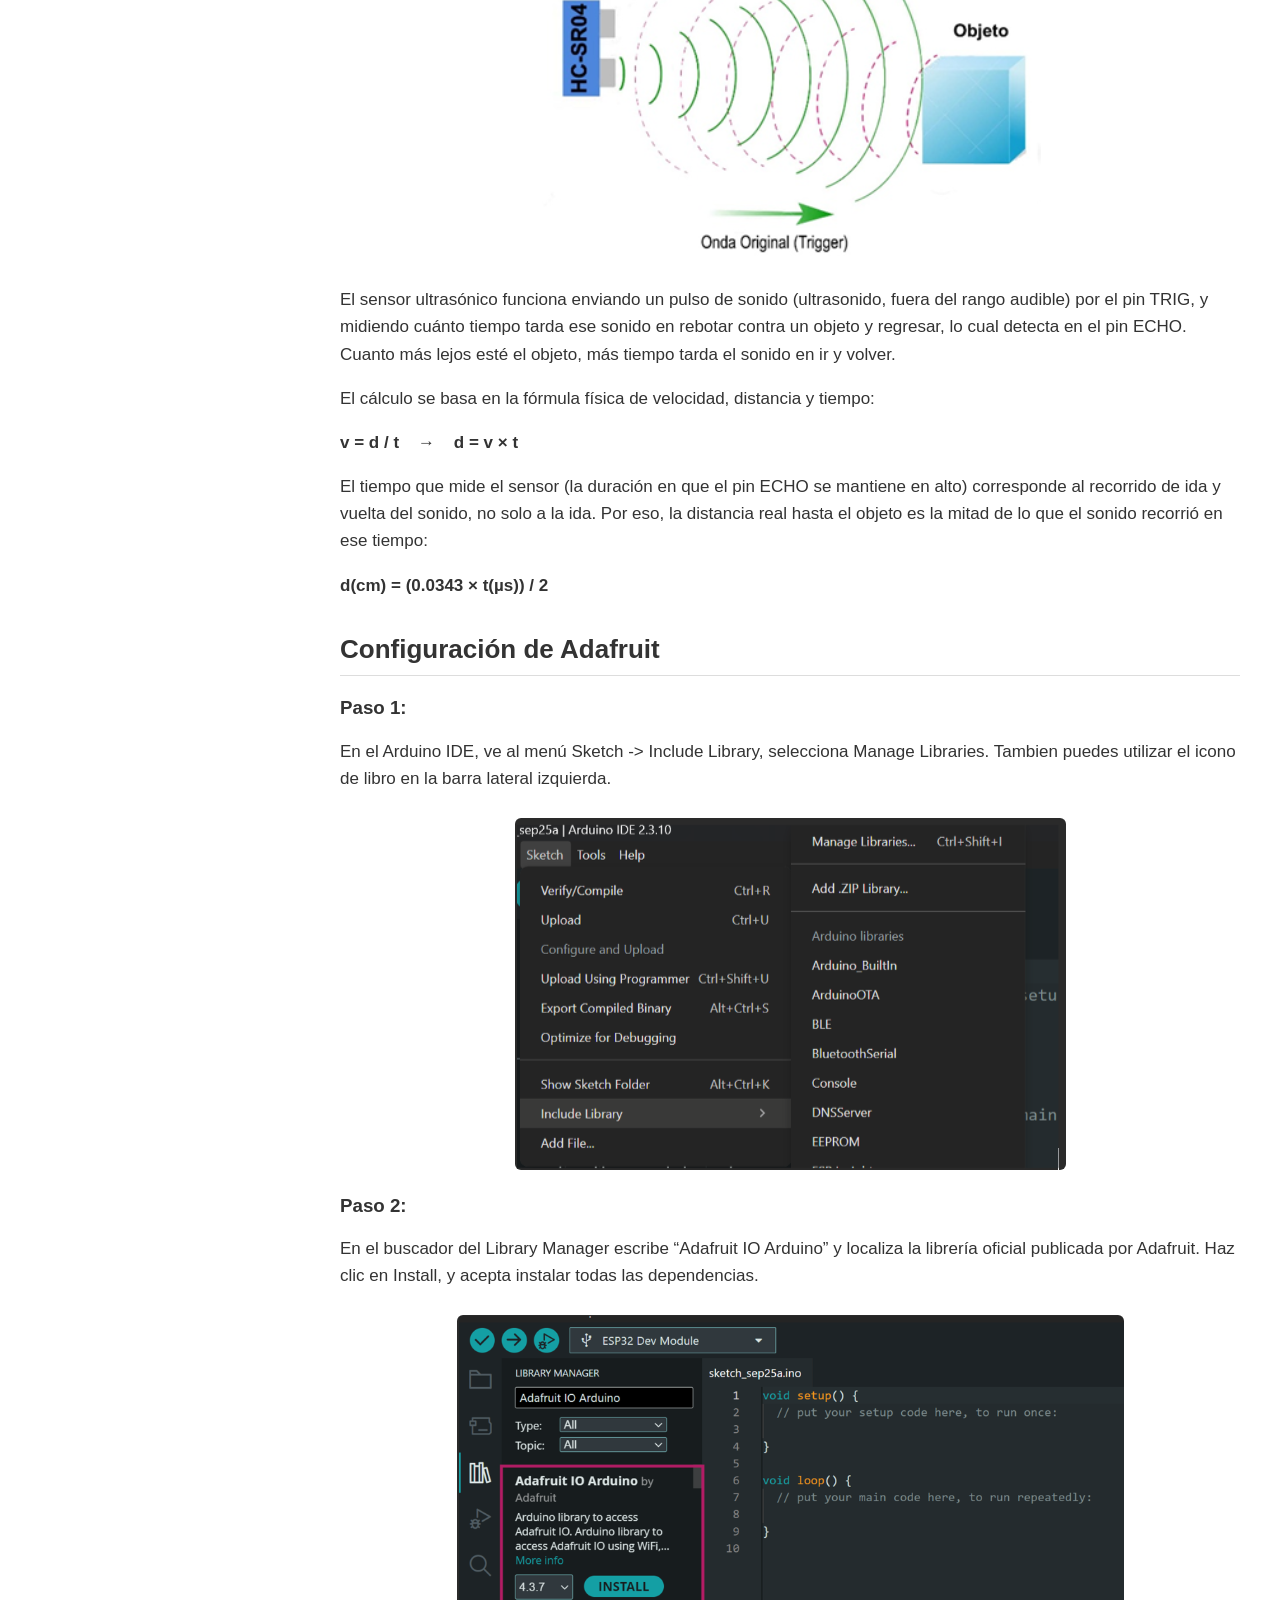
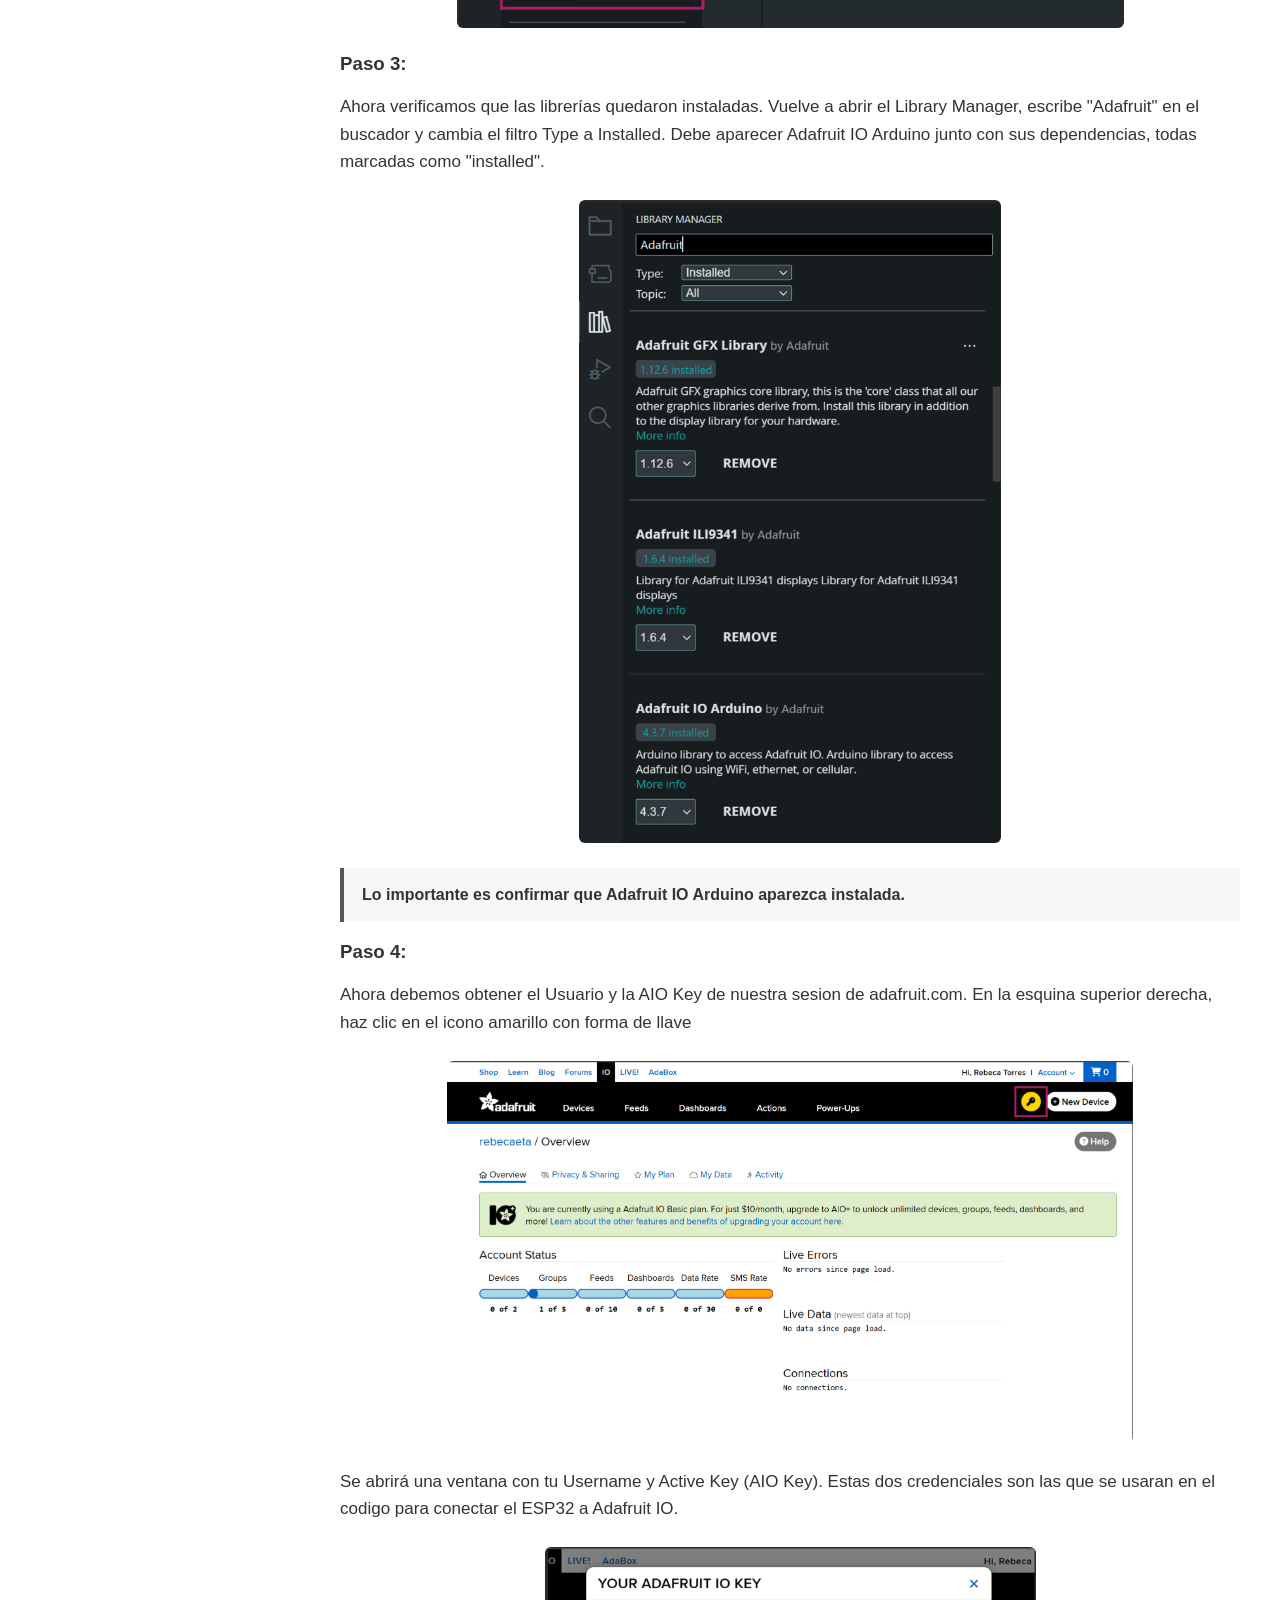
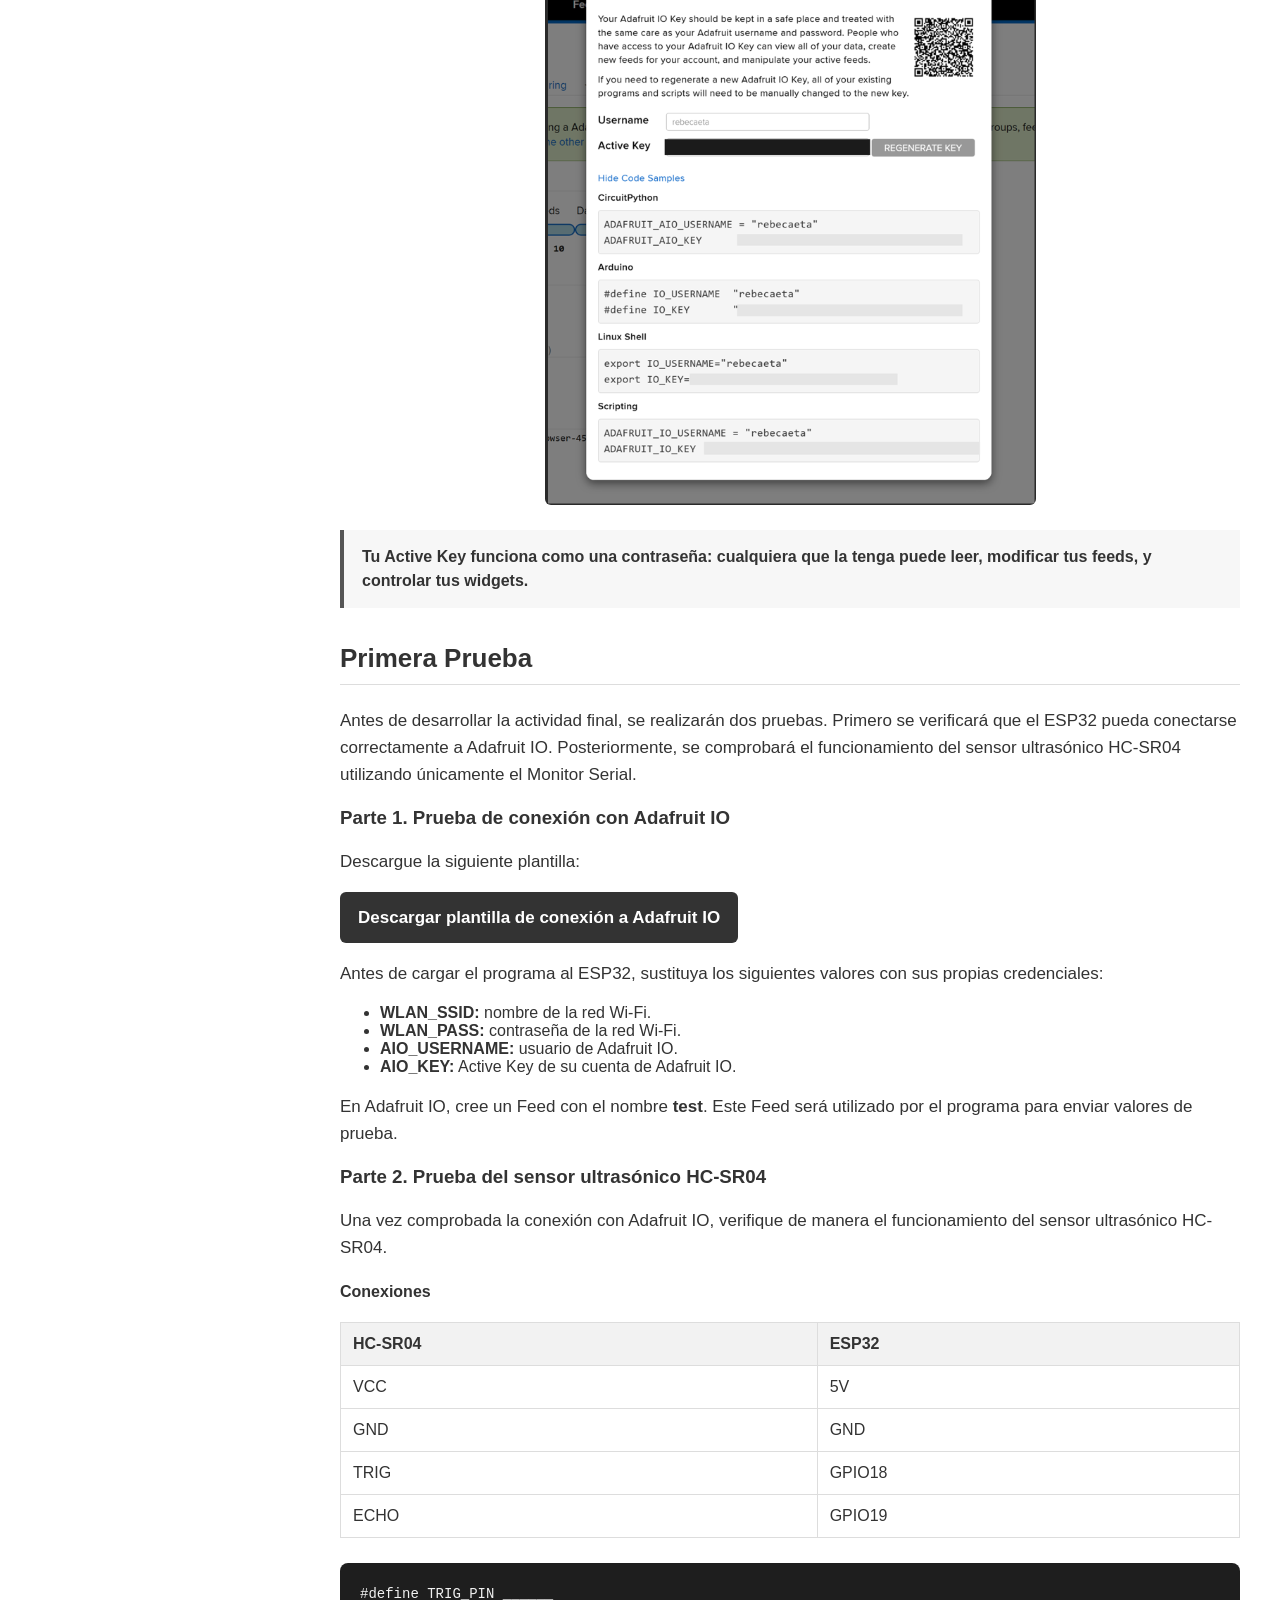
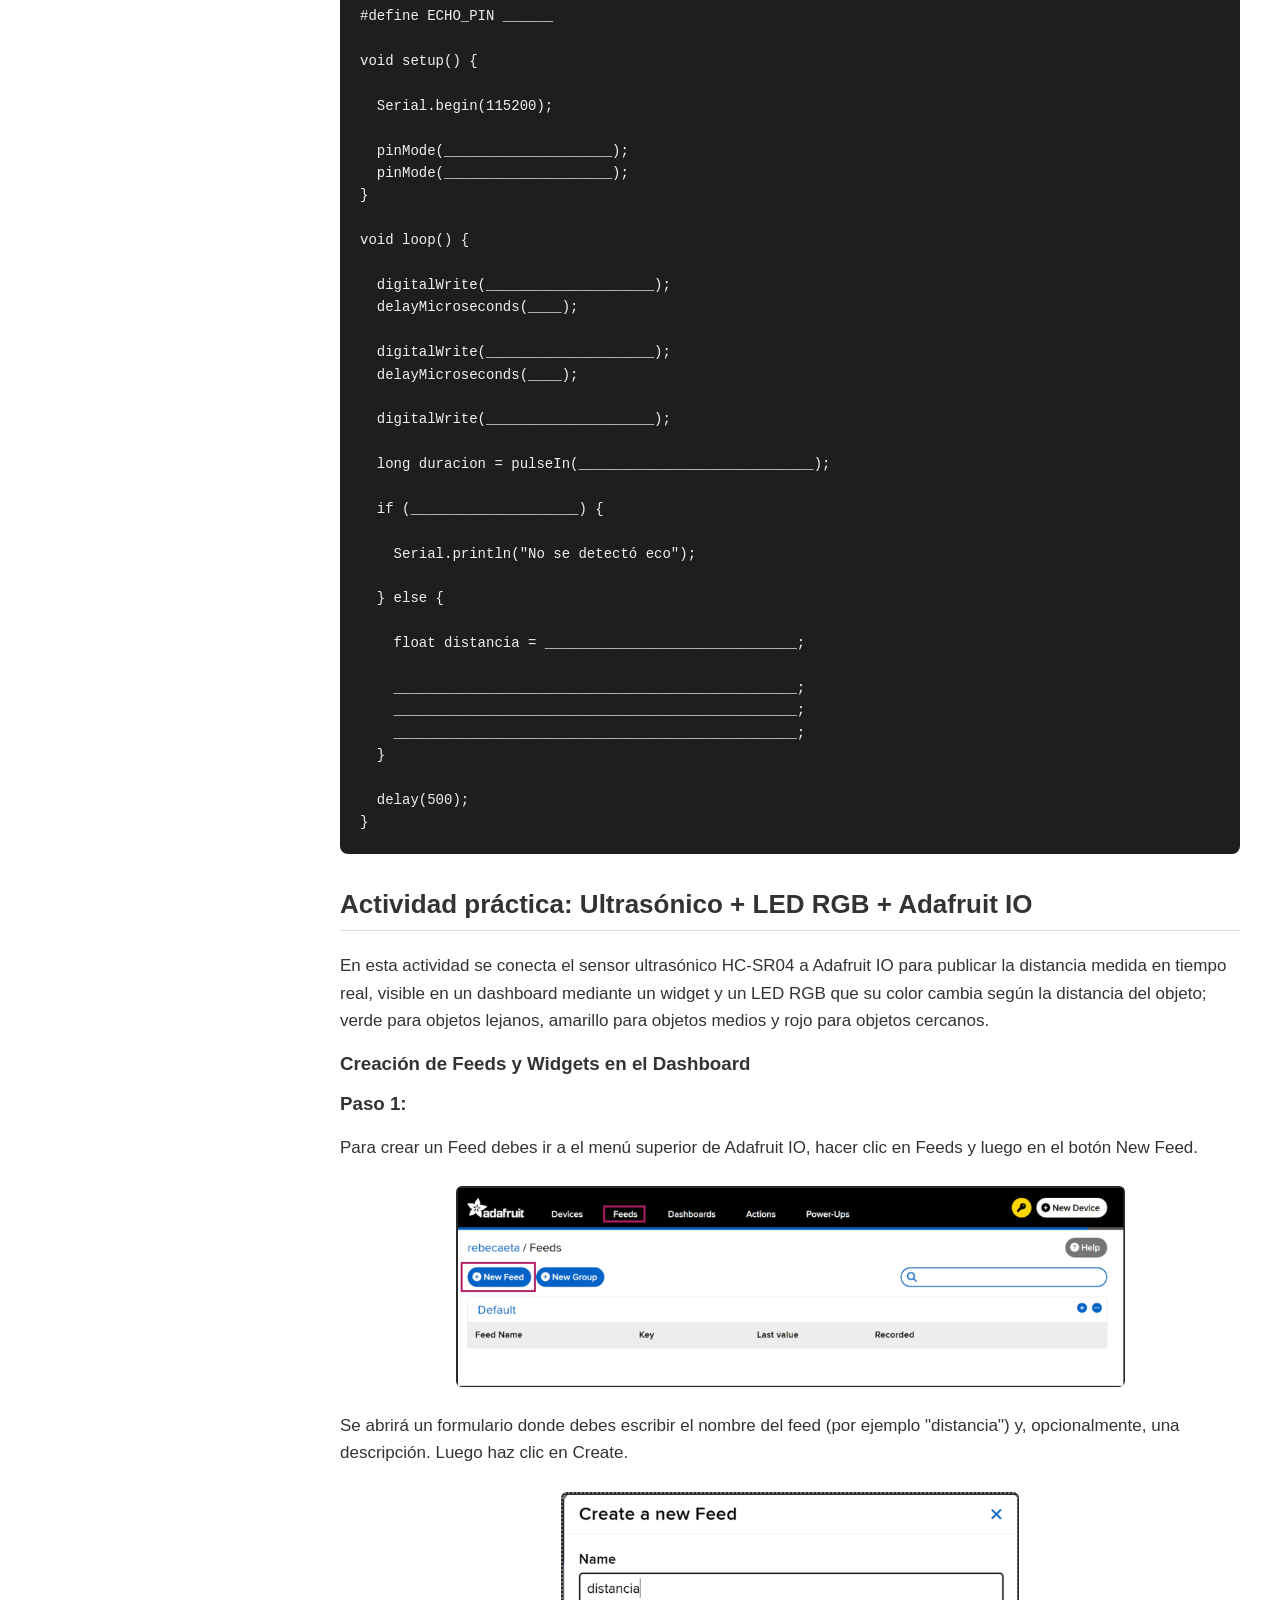
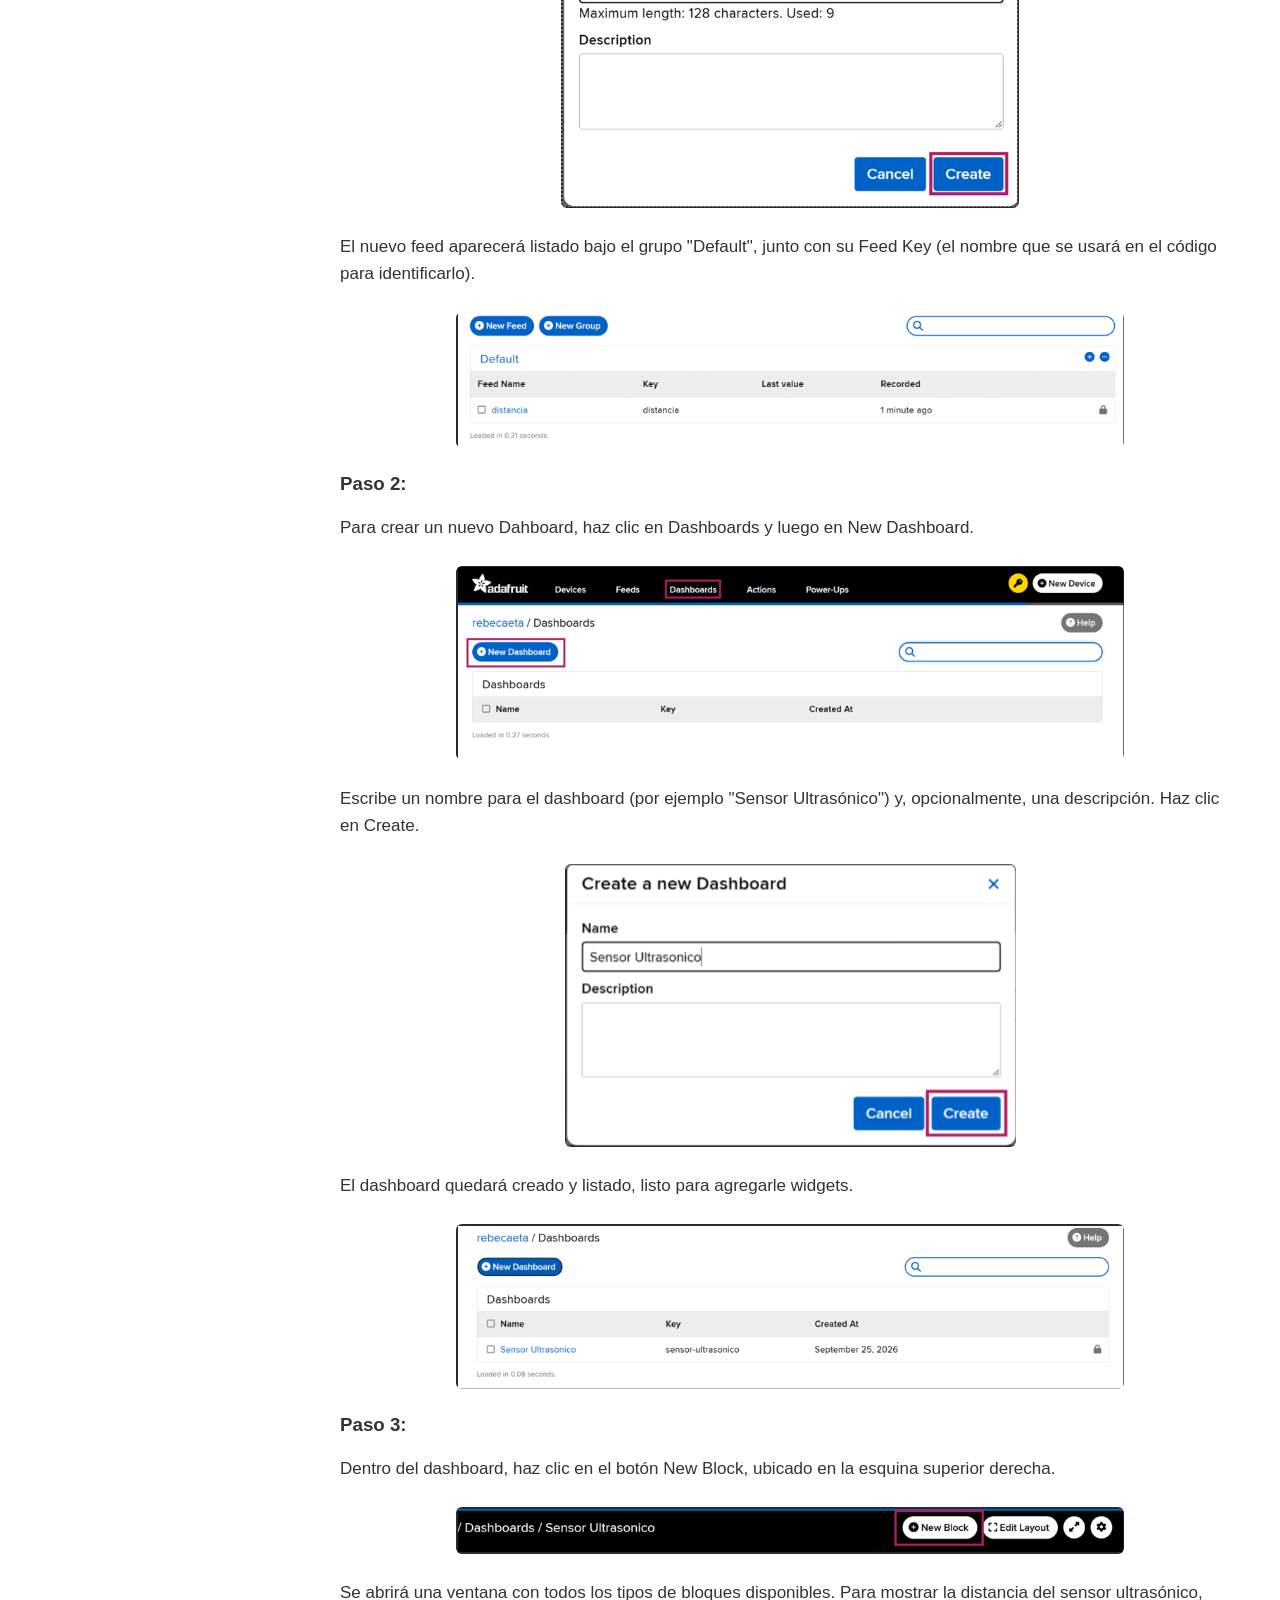
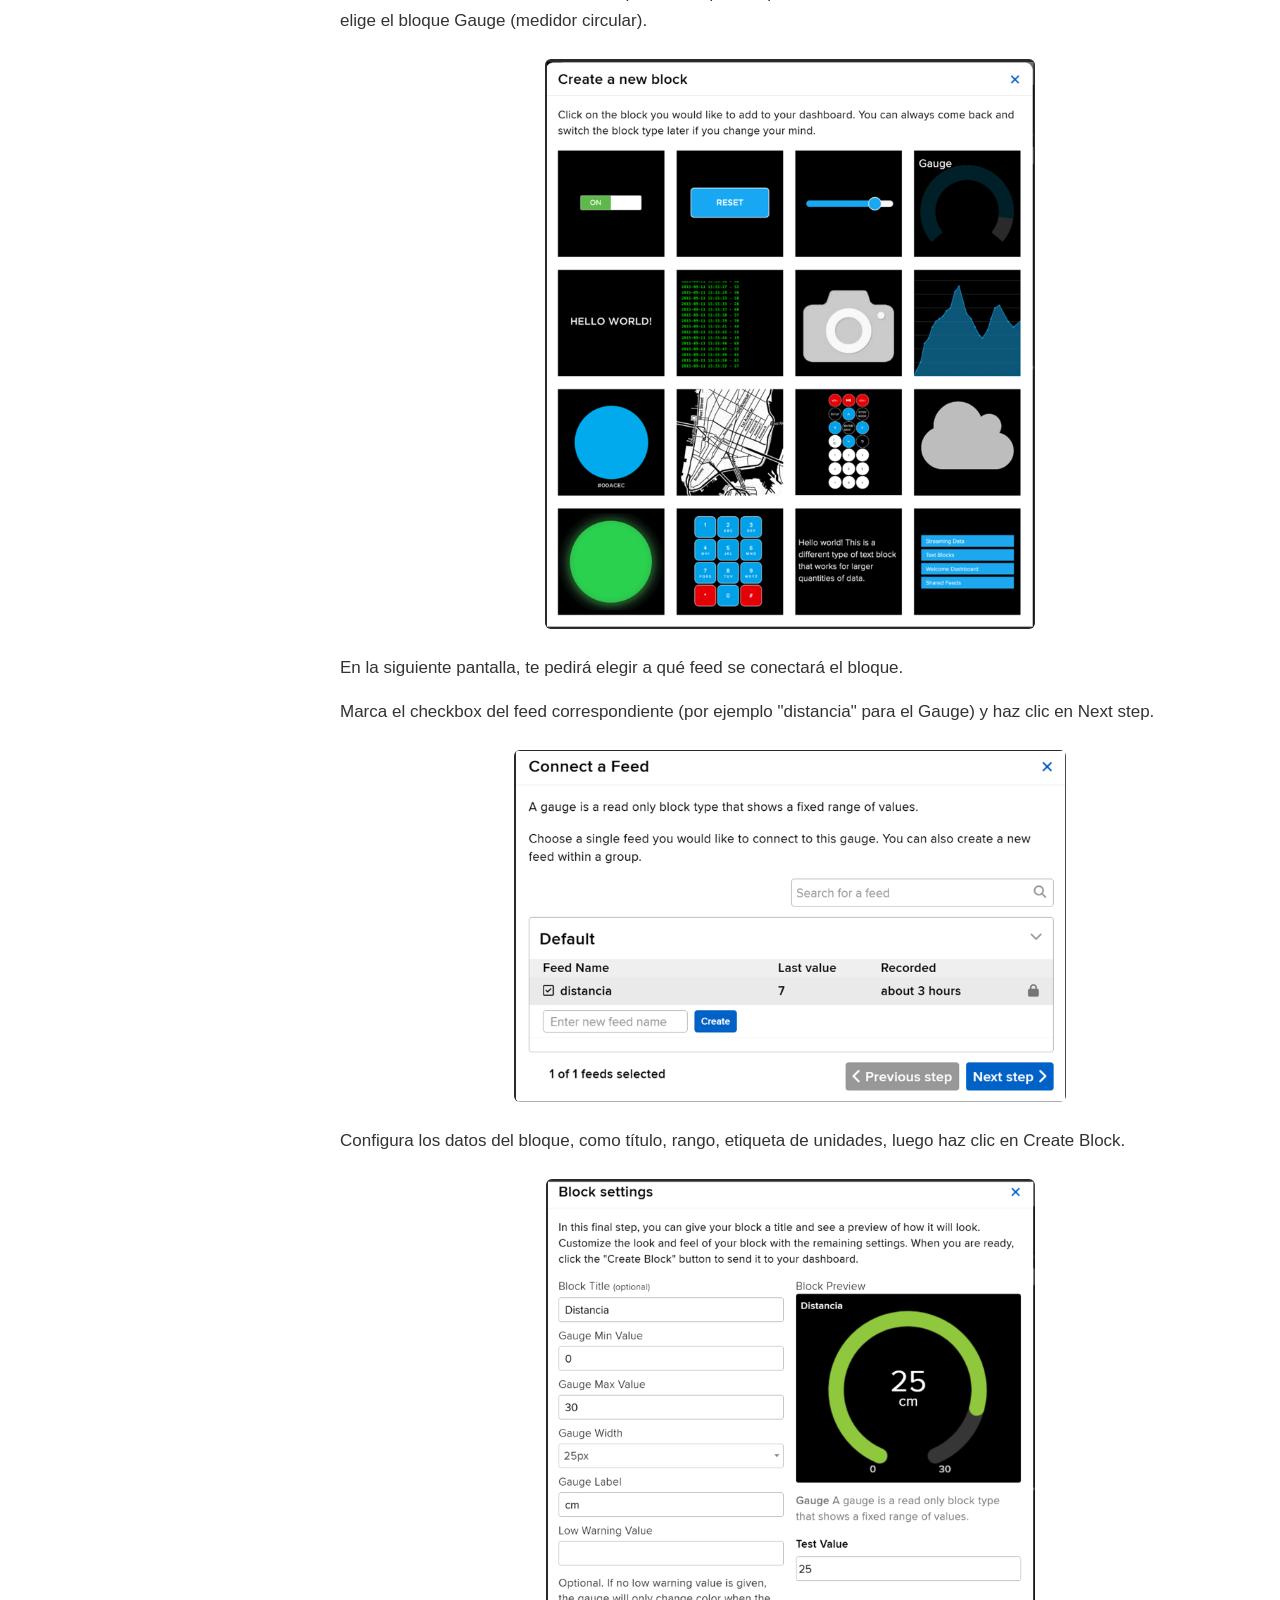
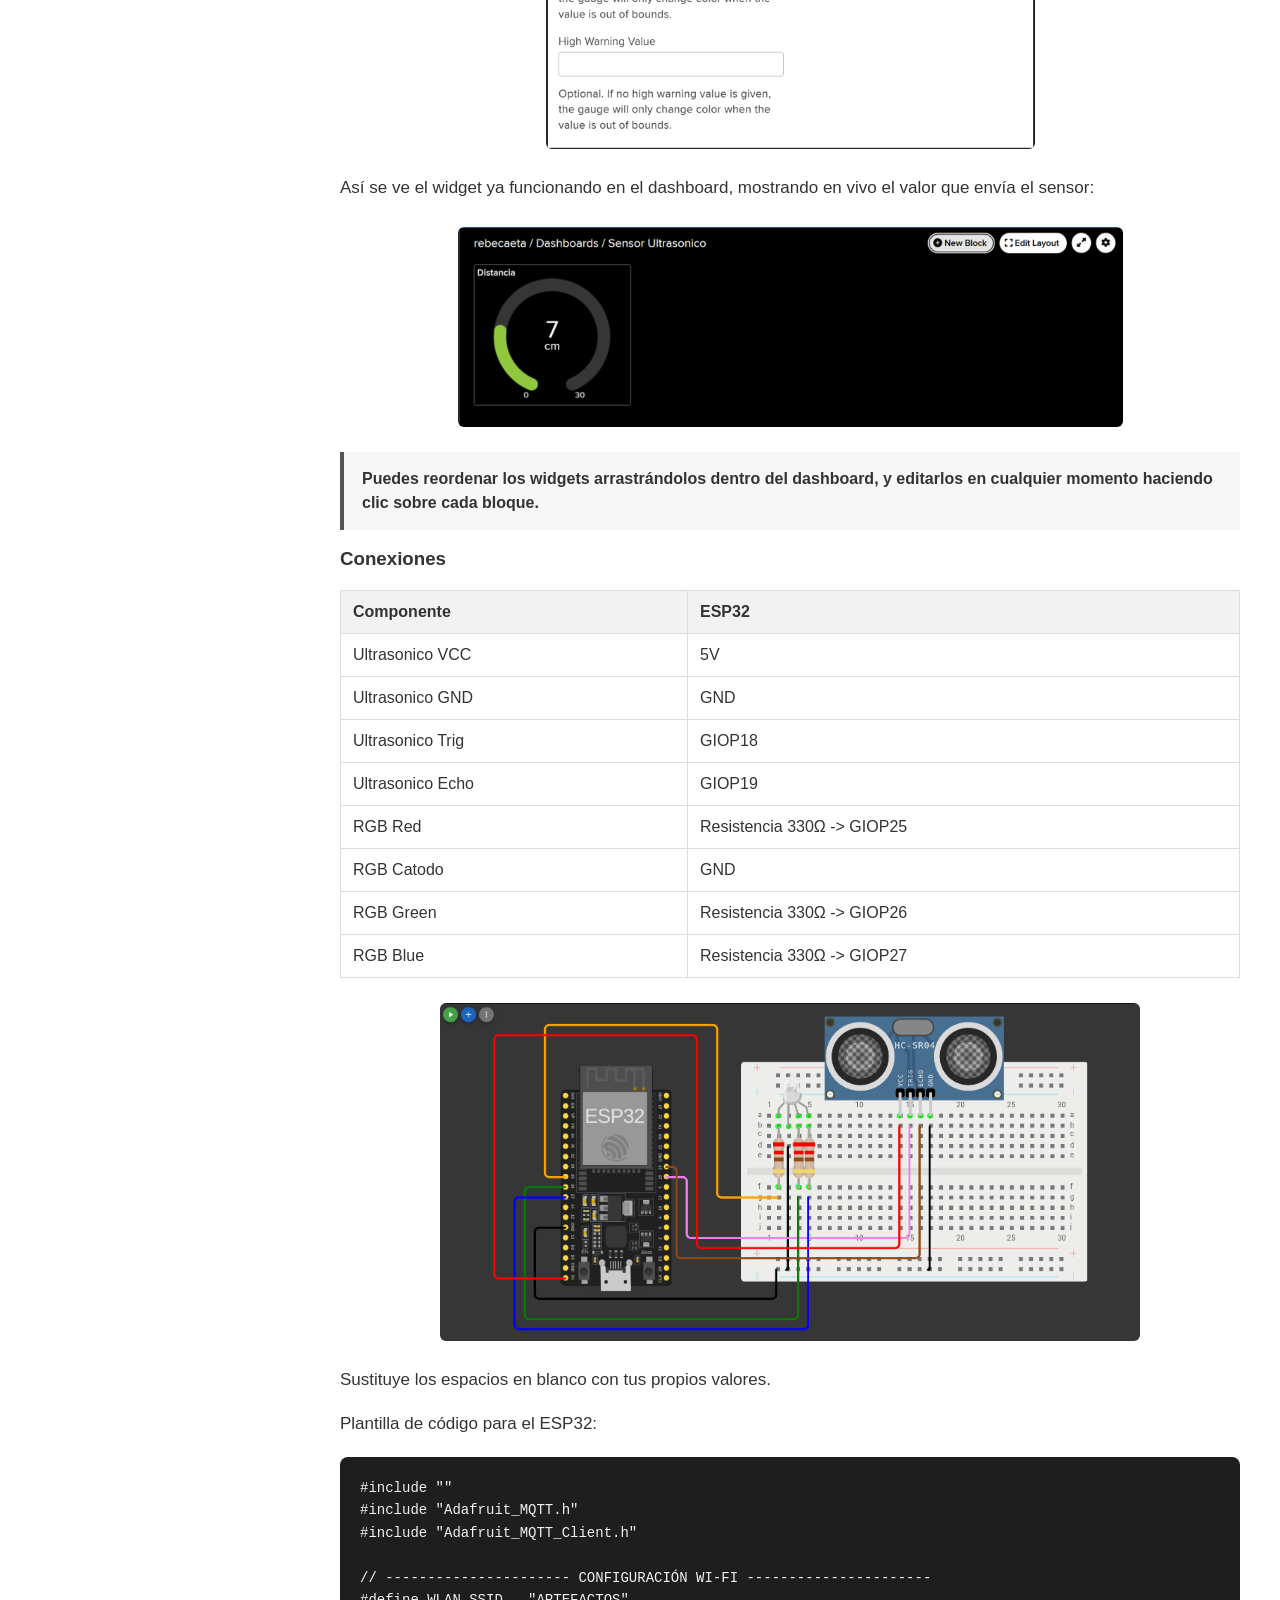
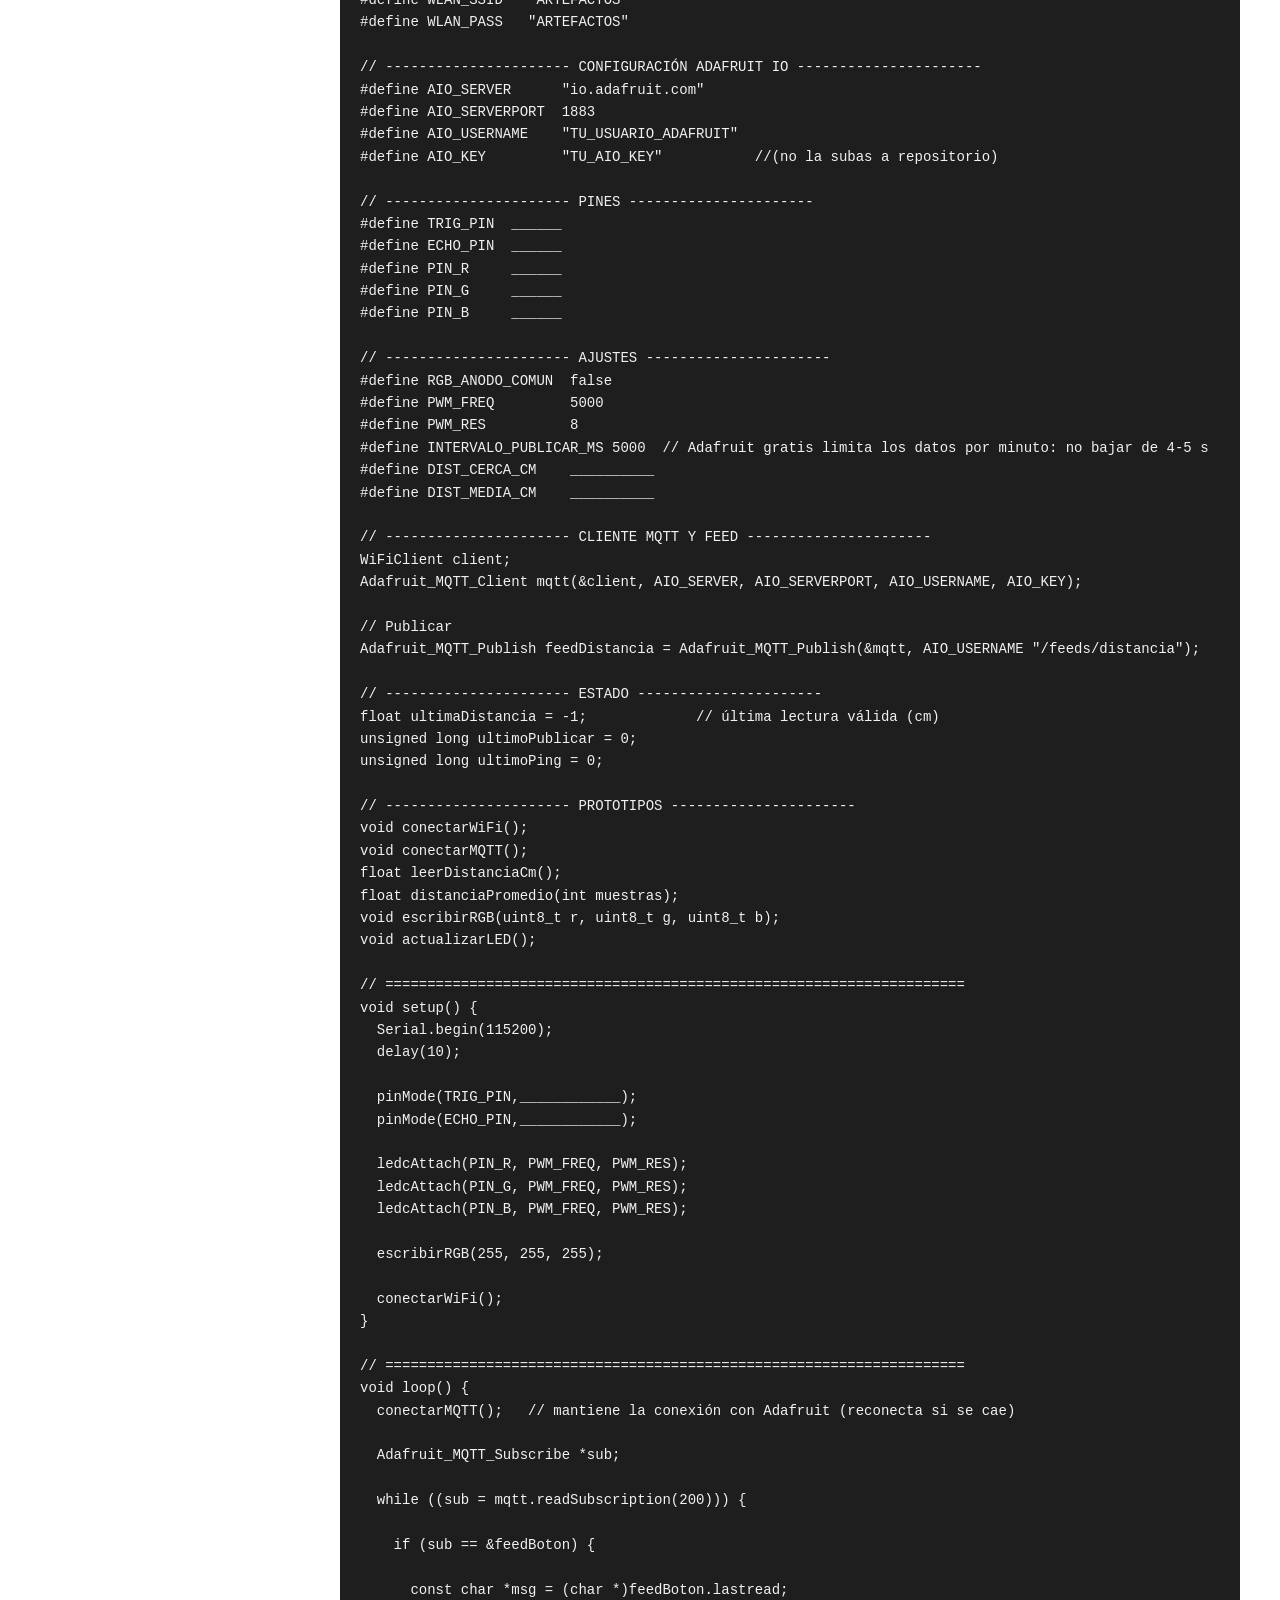
==== commit 4888a119: "Implement MQTT subscription for button state Add MQTT subscription handling for button control" ====
--- a/laboratorio5/index.html
+++ b/laboratorio5/index.html
@@ -486,6 +486,23 @@
 // =====================================================================
 void loop() {
   conectarMQTT();   // mantiene la conexión con Adafruit (reconecta si se cae)
+    
+  Adafruit_MQTT_Subscribe *sub;
+
+  while ((sub = mqtt.readSubscription(200))) {
+
+    if (sub == &amp;feedBoton) {
+
+      const char *msg = (char *)feedBoton.lastread;
+
+      ledEncendido = (strcmp(msg, "ON") == 0);
+
+      Serial.print("boton-led: ");
+      Serial.println(msg);
+
+      actualizarLED();
+    }
+  }
 
   // Leer el ultrasónico y publicar cada cierto tiempo
   if (millis() - ultimoPublicar >= INTERVALO_PUBLICAR_MS) {
